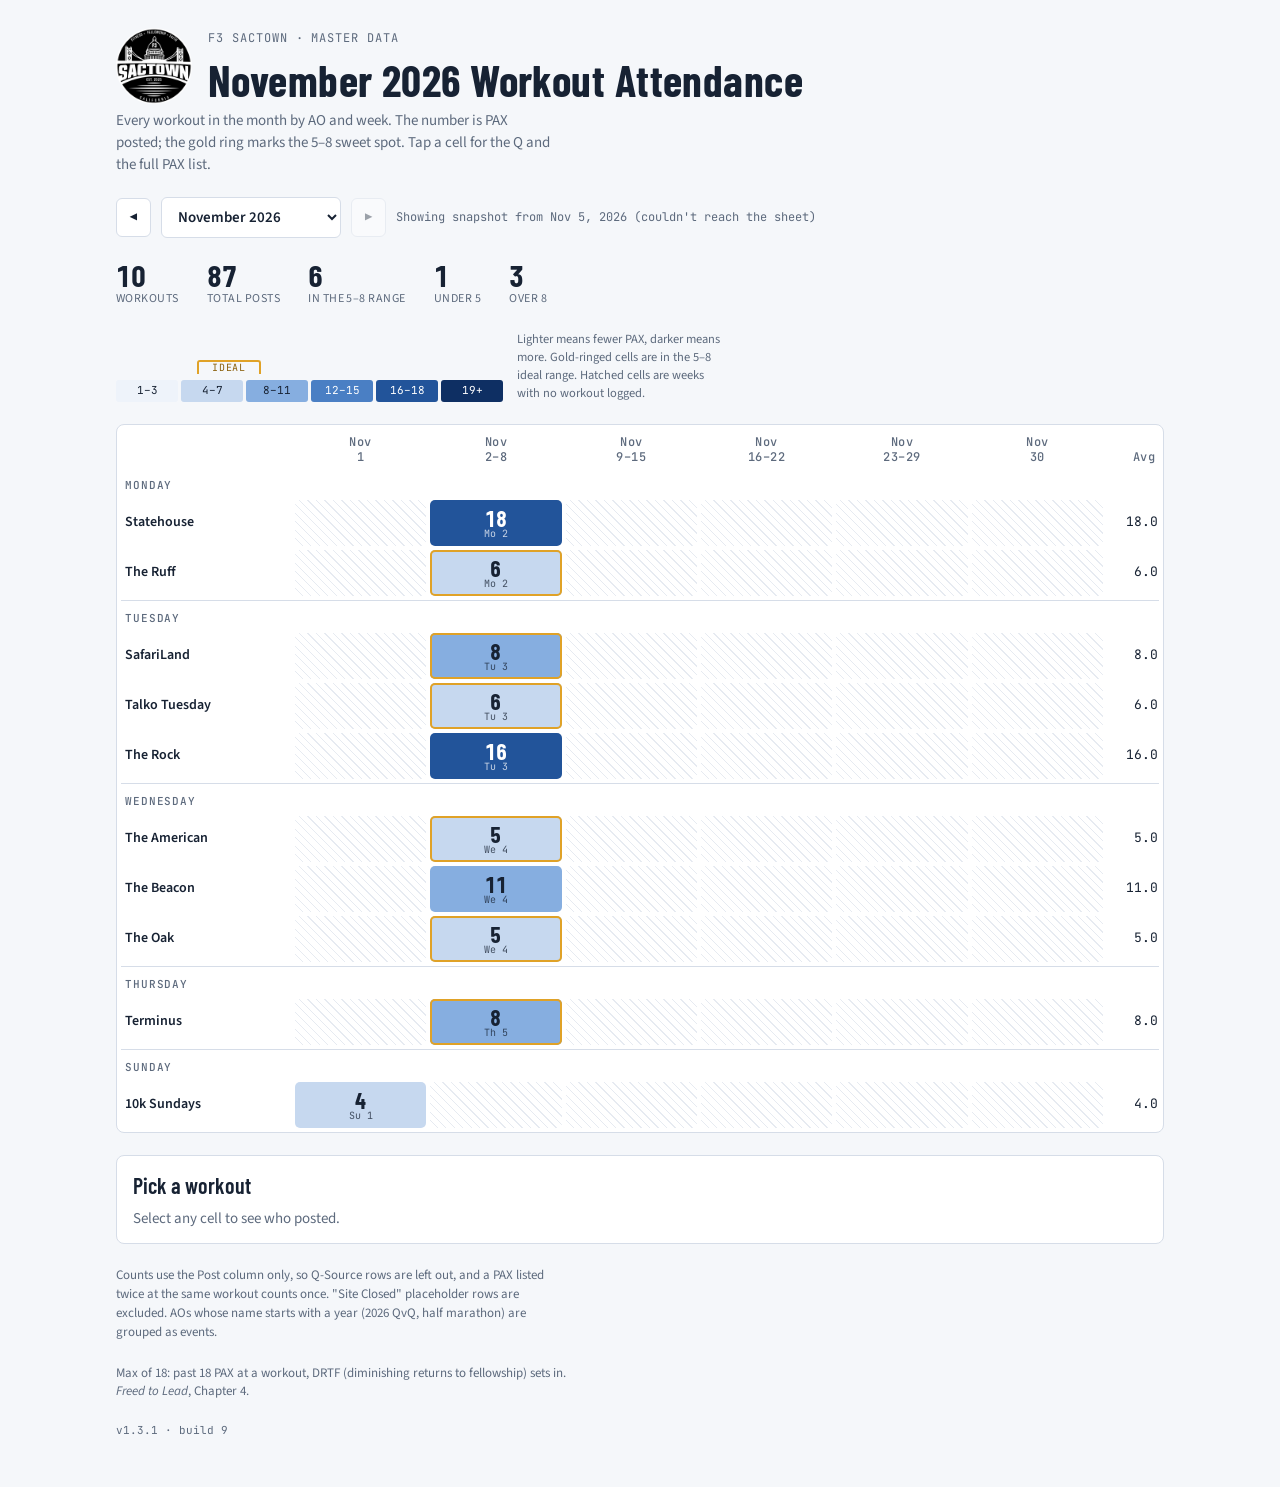
==== index.html @ 542d8734 "Add DRTF max-of-18 footnote (v1.3.1, build 9) Co-Authored-By: Claude Opus 5.5 <noreply@anthropic.com" ====
<!doctype html>
<html lang="en">
<head>
<meta charset="utf-8">
<meta name="viewport" content="width=device-width, initial-scale=1, viewport-fit=cover">
<link rel="icon" href="favicon.ico" sizes="any">
<link rel="icon" type="image/png" sizes="32x32" href="icons/favicon-32.png">
<link rel="icon" type="image/png" sizes="192x192" href="icons/icon-192.png">
<link rel="apple-touch-icon" href="icons/apple-touch-icon.png">
<title>SacTown Attendance Heatmap</title>
<link rel="preconnect" href="https://fonts.googleapis.com">
<link rel="stylesheet" href="https://fonts.googleapis.com/css2?family=Barlow+Condensed:wght@600;700&family=Source+Sans+3:wght@400;600&family=JetBrains+Mono:wght@500&display=swap">
<style>
*{box-sizing:border-box}body{margin:0}

/* Layout: one row per AO grouped by day of week, one column per Mon–Sun week of the chosen month */
:root{
  --bg:#f5f7fa; --surface:#ffffff; --ink:#172233; --muted:#5d6a7d; --line:#d6dde8;
  --h1:#eef3fa; --h2:#c6d8ef; --h3:#86aee0; --h4:#4a7fc4; --h5:#22549a; --h6:#0e2f63;
  --ideal:#e0a227;
  --display:"Barlow Condensed","Arial Narrow",system-ui,sans-serif;
  --body:"Source Sans 3",system-ui,-apple-system,"Segoe UI",sans-serif;
  --mono:"JetBrains Mono",ui-monospace,Menlo,monospace;
  color-scheme:light;
}
body{background:var(--bg);color:var(--ink);font-family:var(--body);font-size:15px;line-height:1.45}
.wrap{max-width:1080px;margin:0 auto;padding-block:28px 48px;padding-left:max(16px,env(safe-area-inset-left,0px));padding-right:max(16px,env(safe-area-inset-right,0px));display:grid;gap:22px}
header{display:grid;grid-template-columns:auto 1fr;column-gap:16px;row-gap:6px;align-items:center}
.brand{grid-row:1 / span 2;display:block;line-height:0;border-radius:50%}
.brand img{width:76px;height:76px;display:block}
.brand:focus-visible{outline:2px solid var(--ink);outline-offset:3px}
header .lede{grid-column:1 / -1}
@media (max-width:600px){.brand img{width:56px;height:56px}header{column-gap:12px}}
.eyebrow{font-family:var(--mono);font-size:12px;letter-spacing:.08em;text-transform:uppercase;color:var(--muted)}
h1{font-family:var(--display);font-weight:700;font-size:clamp(30px,5vw,44px);line-height:1;margin:0;text-wrap:balance;letter-spacing:.01em}
.lede{margin:0;color:var(--muted);max-width:62ch}
.controls{display:flex;flex-wrap:wrap;align-items:center;gap:10px}
.controls button,.controls select{font:600 15px var(--body);color:var(--ink);background:var(--surface);border:1px solid var(--line);border-radius:6px;padding:8px 12px;cursor:pointer}
.controls select{min-width:180px}
.controls button:focus-visible,.controls select:focus-visible{outline:2px solid var(--ink);outline-offset:2px}
.controls button:disabled{opacity:.4;cursor:default}
.source{font-size:12px;color:var(--muted);font-family:var(--mono)}
.stats{display:flex;flex-wrap:wrap;gap:10px 28px}
.stat{display:grid}
.stat b{font-family:var(--display);font-size:30px;line-height:1;font-variant-numeric:tabular-nums}
.stat span{font-size:12px;color:var(--muted);letter-spacing:.04em;text-transform:uppercase}
.legend{display:flex;align-items:flex-end;gap:14px;flex-wrap:wrap}
.ramp{display:grid;grid-template-columns:repeat(6,minmax(44px,62px));gap:3px;position:relative;padding-top:20px}
.ramp div{height:22px;border-radius:3px;display:grid;place-items:center;font-family:var(--mono);font-size:11px}
.ramp .band{position:absolute;top:0;height:14px;border:2px solid var(--ideal);border-bottom:0;border-radius:3px 3px 0 0;font-family:var(--mono);font-size:10px;color:#8a5f0b;text-align:center;line-height:10px;letter-spacing:.06em}
.legend small{color:var(--muted);max-width:34ch}
.grid-wrap{overflow-x:auto;background:var(--surface);border:1px solid var(--line);border-radius:8px}
table{border-collapse:separate;border-spacing:4px;width:100%;table-layout:fixed;font-variant-numeric:tabular-nums}
col.c-ao{width:170px}
col.c-avg{width:52px}
th{font-weight:600;font-size:12px;color:var(--muted);text-align:left;padding:6px 4px;white-space:nowrap}
thead th{font-family:var(--mono);font-weight:500;letter-spacing:.04em;text-align:center;line-height:1.2;vertical-align:bottom}
thead th span{display:block}
td.ao,thead th:first-child{position:sticky;left:0;z-index:1;background:var(--surface);box-shadow:4px 0 0 var(--surface)}
td.ao{font-weight:600;padding:0 8px 0 4px;font-size:14px;line-height:1.2;overflow-wrap:break-word;hyphens:auto}
tr.grp th{font-family:var(--mono);font-weight:500;font-size:11px;letter-spacing:.08em;text-transform:uppercase;color:var(--muted);padding:10px 4px 2px;border-top:1px solid var(--line)}
tbody tr.grp:first-child th{border-top:0;padding-top:4px}
tr.grp th span{position:sticky;left:4px}
td.c{padding:0;vertical-align:top}
td.c .stack{display:grid;gap:3px}
td.c button{all:unset;cursor:pointer;display:grid;place-items:center;width:100%;height:46px;border-radius:5px;box-sizing:border-box;text-align:center}
td.c button.ideal{box-shadow:inset 0 0 0 2px var(--ideal)}
td.c button:focus-visible{outline:2px solid var(--ink);outline-offset:2px}
td.c .n{font-family:var(--display);font-size:22px;font-weight:700;line-height:1}
td.c .d{font-family:var(--mono);font-size:10px;opacity:.75;line-height:1}
td.c.none{height:46px;border-radius:5px;background:repeating-linear-gradient(45deg,transparent 0 5px,var(--line) 5px 6px);opacity:.6}
td.avg{font-family:var(--mono);font-size:13px;text-align:right;padding-left:10px;white-space:nowrap}
@media (max-width:600px){
  .grid-wrap{border-radius:6px}
  table{border-spacing:3px}
  th{font-size:10px;padding:4px 2px}
  thead th{letter-spacing:0}
  col.c-ao{width:92px}
  col.c-avg{width:30px}
  table{min-width:340px}
  td.ao{font-size:12.5px;padding:0 2px}
  td.c button,td.c.none{height:40px}
  td.c .n{font-size:18px}
  td.c .d{font-size:9px;letter-spacing:-.02em}
  td.avg{font-size:11px;padding-left:2px}
}
.empty{padding:28px;text-align:center;color:var(--muted)}
.detail{background:var(--surface);border:1px solid var(--line);border-radius:8px;padding:14px 16px;display:grid;gap:6px;min-height:64px}
.detail h2{font-family:var(--display);font-size:22px;margin:0;font-weight:600}
.detail p{margin:0;color:var(--muted)}
.notes.version{font-family:var(--mono);font-size:11px}
.notes{font-size:13px;color:var(--muted);margin:0;max-width:75ch}
@media (prefers-reduced-motion:no-preference){td.c button{transition:transform .12s}td.c button:hover{transform:scale(1.06)}}
</style>
</head>
<body>


<div class="wrap">
  <header>
    <a class="brand" href="https://f3sactown.com/" aria-label="F3 SacTown home"><img src="icons/icon-192.png" alt="F3 SacTown logo" width="76" height="76"></a>
    <div class="eyebrow">F3 SacTown · Master Data</div>
    <h1 id="title">Workout Attendance</h1>
    <p class="lede">Every workout in the month by AO and week. The number is PAX posted; the gold ring marks the 5–8 sweet spot. Tap a cell for the Q and the full PAX list.</p>
  </header>

  <div class="controls">
    <button id="prev" type="button" aria-label="Previous month">◀</button>
    <select id="month" aria-label="Month"></select>
    <button id="next" type="button" aria-label="Next month">▶</button>
    <span class="source" id="source">Loading…</span>
  </div>

  <div class="stats" id="stats"></div>

  <div class="legend">
    <div class="ramp" id="ramp"></div>
    <small>Lighter means fewer PAX, darker means more. Gold-ringed cells are in the 5–8 ideal range. Hatched cells are weeks with no workout logged.</small>
  </div>

  <div class="grid-wrap" id="gridwrap"><table id="grid"></table></div>

  <div class="detail" id="detail" aria-live="polite"><h2>Pick a workout</h2><p>Select any cell to see who posted.</p></div>

  <p class="notes">Counts use the Post column only, so Q-Source rows are left out, and a PAX listed twice at the same workout counts once. "Site Closed" placeholder rows are excluded. AOs whose name starts with a year (2026 QvQ, half marathon) are grouped as events.</p>
  <p class="notes">Max of 18: past 18 PAX at a workout, DRTF (diminishing returns to fellowship) sets in. <cite>Freed to Lead</cite>, Chapter 4.</p>
  <p class="notes version" id="version"></p>
</div>

<script>
// ---- Settings ----------------------------------------------------------
const APP_VERSION = "1.3.1";
const APP_BUILD = 9;
// The page reads the Master Data tab live. If this ever stops loading, use
// File > Share > Publish to web > Master Data > CSV in Google Sheets and
// paste that link here instead.
const SHEET_CSV_URL = "https://docs.google.com/spreadsheets/d/1_R4F0syR4m7eBen4j92PJCFeGrxEvNrbrL7LxFG46So/gviz/tq?tqx=out:csv&sheet=Master%20Data";
const SNAPSHOT_DATE = "Nov 5, 2026";
// Built-in copy of the data: [date, AO, Q, [PAX...]]
const SNAPSHOT = [["2025-01-01","The American","Scooper",["4X4","Body Shots","Minnow","Mr. Pickles","Pinot","Scooper","Snooki","Zohan"]],["2025-01-01","The Oak","Toupee",["Baby Shark (Dry Creek)","Godfather","Murse","Throwback","Tighty Whities","Tinks","Tips","Toupee"]],["2025-01-02","Camp West","Timberlee (Plumas Lake)",["Animal House","Mr. Pickles","Schwinn","Spirit Fingers (Plumas Lake)","Timberlee (Plumas Lake)","Tonka"]],["2025-01-02","The Burbs","Sherpa",["Maple Squat","Sherpa","Throwback","Zohan"]],["2025-01-02","The River","Fashionista",["Cougar","DQ","Fashionista","Hanna Montana","Minnow","Pinot","Scooper","Snooki","Tighty Whities","Tinks","Toupee"]],["2025-01-03","Ironstride","Spellcheck (Delta)",["Body Shots","Mr. Pickles","Punky B","Scooper","Spellcheck (Delta)","Tonka"]],["2025-01-03","McKinley","Hanna Montana",["Cougar","DQ","Fashionista","Hanna Montana","Made-off","Minnow","Pinot","Spork","Tighty Whities","Tinks","Toto","Toupee"]],["2025-01-04","The Refinery","Cougar",["'88 (Gold Rush)","Body Shots","Cougar","Fashionista","Godfather","Hanna Montana","Made-off","Minnow","Miyagi","Mr. Pickles","Murse","OSHA","Pinot","Rec","Scooper","Throwback","Tinkerbell (Gold Rush)","Tinks","Tips","Tonka","Toupee","Zohan"]],["2025-01-06","Statehouse","Toto",["Body Shots","DQ","Fashionista","Godfather","High Tide","Minnow","Mr. Pickles","OSHA","Pinot","Rec","Roboto (Tulsa)","Schwinn","Throwback","Tonka","Toto","Toupee","Zohan"]],["2025-01-07","The Rock","DQ",["Cougar","DQ","Fashionista","GTL","Hanna Montana","Honeybun","Minnow","Mr. Pickles","Peaches","Pinot","Scooper","Snooki","Spork","Tinks","Tonka","Toupee"]],["2025-01-08","The American","Animal House",["Animal House","Blue","DQ","GTL","Mr. Pickles","Pinot","Punky B","Rec","Scooper","Snooki","Tonka","Zohan"]],["2025-01-08","The Oak","Tinks",["Casper","Cougar","Fashionista","Honeybun","Murse","Tinks","Toupee"]],["2025-01-09","Camp West","Godfather",["Animal House","Godfather","Poppins (Terracotta)","Timberlee (Plumas Lake)","Tonka"]],["2025-01-09","The Burbs","Godfather",["Godfather","High Tide","Mr. Pickles","Sherpa","Throwback","Toto","Toupee","Zohan"]],["2025-01-09","The River","Snooki",["Fashionista","Hanna Montana","Schwinn","Snooki","Tinks","Toupee"]],["2025-01-10","Ironstride","Backpack (Asgard)",["Backpack (Asgard)","Casper","Minnow","Punky B","Zohan"]],["2025-01-10","McKinley","Mr. Pickles",["Body Shots","Cougar","Fashionista","GTL","Hanna Montana","Made-off","Mr. Pickles","Pinot","Scooper","Spork","Tonka","Toto","Toupee"]],["2025-01-11","The Refinery","Scooper",["Cougar","Hanna Montana","Mr. Pickles","Murse","Rec","Schwinn","Scooper","Throwback","Tinks","Tips"]],["2025-01-13","Statehouse","Jollibee (Delta)",["Birthdaysuit (Asgard)","Body Shots","Cougar","Fashionista","Godfather","High Tide","Jollibee (Delta)","Mr. Pickles","Peaches","Rec","Saas (Washington DC)","Samsonite (Delta)","Throwback","Tighty Whities","Tinks","Tonka","Toto","Toupee","Zohan"]],["2025-01-14","The Rock","Spork",["Cougar","DQ","Fashionista","Hanna Montana","Mr. Pickles","Scooper","Spork","Tinks","Tonka","Toupee"]],["2025-01-15","The American","Rec",["Body Shots","GTL","Mr. Pickles","Punky B","Rec","Snooki","Zohan"]],["2025-01-15","The Oak","Tinks",["Casper","Fashionista","Honeybun","Tighty Whities","Tinks","Toupee"]],["2025-01-16","Camp West","Mr. Pickles",["Body Shots","Casper","Mr. Pickles","Tonka"]],["2025-01-16","The Burbs","Toto",["10-4","Fajitas (Rubicon)","High Tide","Mr. Pickles","Rec","Sherpa","Tinks","Toto"]],["2025-01-16","The River","Toupee",["DQ","Fashionista","Godfather","Hanna Montana","Pinot","Snooki","Tighty Whities","Tinks","Toupee"]],["2025-01-17","Ironstride","Mr. Pickles",["Body Shots","Casper","Mr. Pickles","Tonka"]],["2025-01-17","McKinley","4X4",["4X4","Cougar","DQ","Fashionista","GTL","Hanna Montana","Made-off","Pinot","Tighty Whities","Toupee"]],["2025-01-18","The Refinery","Mr. Pickles",["Casper","Cougar","Mr. Pickles","Schwinn","Zohan"]],["2025-01-20","Statehouse","Bushy Tale (South Fork)",["4X4","Body Shots","Bushy Tale (South Fork)","Casper","Cougar","Godfather","Hanna Montana","High Tide","Road Rash","Tonka","Toupee","Zohan"]],["2025-01-21","The Rock","Casper",["Body Shots","Casper","Honeybun","Mr. Pickles","Pinot","Road Rash","Scooper","Spork","Tighty Whities","Tonka","Toupee","Zohan"]],["2025-01-22","The American","Mr. Pickles",["Mr. Pickles","Rec","Road Rash","Scooper","Shady Lady","Throwback","Tighty Whities","Tonka","Zohan"]],["2025-01-22","The Oak","Toupee",["Baby Shark (Dry Creek)","Casper","Crews","Godfather","OSHA","Punky B","Toupee"]],["2025-01-23","Camp West","Godfather",["Animal House","Birthdaysuit (Asgard)","Godfather","Tonka"]],["2025-01-23","The Burbs","Maple Squat",["High Tide","Maple Squat","Mr. Pickles","Murse","Sherpa","Throwback","Tinks","Toupee","Zohan"]],["2025-01-23","The River","Rec",["Crews","Hanna Montana","Honeybun","Pinot","Rec","Scooper","Spork","Tighty Whities","Tinks","Toupee"]],["2025-01-24","Ironstride","Scooper",["Casper","Mr. Pickles","Scooper"]],["2025-01-24","McKinley","Godfather",["Animal House","Fashionista","Godfather","Punky B","Tighty Whities","Tonka","Toupee"]],["2025-01-25","Rumble","Godfather",["Casper","Cougar","Fashionista","Godfather"]],["2025-01-25","The Refinery","Hanna Montana",["4X4","Casper","Cougar","Fashionista","Godfather","Hanna Montana","Made-off","Miyagi","Mr. Pickles","Pinot","Quicksand","Trix"]],["2025-01-27","Statehouse","Mr. Pickles",["Birthdaysuit (Asgard)","Casper","Crews","Fashionista","Godfather","High Tide","Mr. Pickles","Pinot","Rec","Scooper","Toto","Toupee","Zohan"]],["2025-01-28","The Rock","Toupee",["Cougar","Crews","Fashionista","Honeybun","Midge (Delta)","Minnow","Mr. Pickles","Pinot","Rec","Scooper","Spork","Tonka","Toupee","Zohan"]],["2025-01-29","The American","Casper",["Body Shots","Casper","Crews","GTL","Mr. Pickles","Pinot","Snooki","Spork","Tonka","Zohan"]],["2025-01-29","The Oak","Minnow",["Baby Shark (Dry Creek)","Cougar","Fashionista","Honeybun","Minnow","OSHA","Punky B","Toupee"]],["2025-01-30","Camp West","Animal House",["Animal House","Body Shots","Crews","Mr. Pickles","Tonka"]],["2025-01-30","The Burbs","Throwback",["Bo (2.0)","Fashionista","Mr. Pickles","Sherpa","Throwback","Toto","Zohan"]],["2025-01-30","The River","Fashionista",["Fashionista","Pinot","Rec","Throwback","Toupee"]],["2025-01-31","Ironstride","Zohan",["Casper","Mr. Pickles","Pinot","Zohan"]],["2025-01-31","McKinley","Toto",["4X4","Animal House","Body Shots","Cougar","Crews","Fashionista","Made-off","Punky B","Scooper","Tonka","Toto","Toupee"]],["2025-02-01","Rumble","Casper",["Body Shots","Casper","Cougar","Ryobi (DR)","Sting","Tonka","Toupee"]],["2025-02-01","The Refinery","4X4",["4X4","Casper","Cougar","Crown Royal","Curfew","Fashionista","Little Foot","Miyagi","Mr. Pickles","Murse","Shady Lady","Tips","Tonka","Toupee"]],["2025-02-03","Statehouse","Toupee",["4X4","Body Shots","Casper","High Tide","Mr. Pickles","Rec","Scooper","Shady Lady","Tighty Whities","Tinks","Toto","Toupee"]],["2025-02-04","The Rock","Mr. Pickles",["Casper","Cougar","Hanna Montana","Mr. Pickles","Pinot","Rec","Scooper","Spork","Tinks","Tonka","Toupee","Udderball"]],["2025-02-05","The American","Snooki",["Made-off","Mr. Pickles","Rec","Scooper","Shady Lady","Snooki","Spork","Tighty Whities","Tonka","Zohan"]],["2025-02-05","The Oak","Toupee",["Casper","Cougar","Fashionista","Honeybun","OSHA","Punky B","Tinks","Toupee"]],["2025-02-06","Camp West","Tonka",["Animal House","Crews","Tonka","Toupee"]],["2025-02-06","The Burbs","Tighty Whities",["Casper","High Tide","Mr. Pickles","Sherpa","Tighty Whities","Tinks","Toto","Zohan"]],["2025-02-06","The River","Godfather",["Fashionista","Godfather","Snooki","Sting","Tinks"]],["2025-02-07","Ironstride","Mr. Pickles",["Animal House","Casper","Crews","High Tide","Mr. Pickles","Punky B","Scooper","Tighty Whities","Tonka","Toto","Zohan"]],["2025-02-07","McKinley","Toupee",["Cougar","Fashionista","Honeybun","Spork","Toupee"]],["2025-02-08","Rumble","Cougar",["Casper","Cougar","Fashionista","Scooper","Sting","Throwback","Tighty Whities","Tinks","Toupee"]],["2025-02-08","The Refinery","Mr. Pickles",["BabyBack","Casper","Cougar","Fashionista","Fiddler","Mr. Pickles","Rec","Scooper","Sting","Throwback","Tinks"]],["2025-02-10","Statehouse","Minnow",["Body Shots","Casper","Crews","Fashionista","Godfather","Honeybun","Minnow","Mr. Pickles","Pinot","Schwinn","Snidely","Tinks","Tonka"]],["2025-02-11","The Rock","Rec",["Casper","Cougar","Fashionista","Godfather","Hanna Montana","Minnow","Mr. Pickles","Pinot","Rec","Scooper","Shady Lady","Tinks","Tonka","Toto","Toupee","Zohan"]],["2025-02-12","The American","Mr. Pickles",["Body Shots","Cougar","Foghorn (Gold Rush)","Made-off","Mr. Pickles","Punky B","Scooper","Snooki","Tinks","Toupee","Zohan"]],["2025-02-12","The Oak","Casper",["Casper","Crews","Fashionista","Godfather","Pinot","Tighty Whities","Tonka"]],["2025-02-13","Camp West","Scooper",["Animal House","Body Shots","Scooper"]],["2025-02-13","The Burbs","Sherpa",["High Tide","Sherpa","Throwback","Zohan"]],["2025-02-13","The River","Tighty Whities",["Casper","Fashionista","Mr. Pickles","Shady Lady","Tighty Whities","Tinks"]],["2025-02-14","Ironstride","Tonka",["Casper","Crews","Fashionista","Punky B","Rec","Tinks","Tonka"]],["2025-02-14","McKinley","Tighty Whities",["Fashionista","Hanna Montana","Mr. Pickles","Pinot","Rec","Tighty Whities","Toto","Zohan"]],["2025-02-15","Rumble","Tinks",["Fashionista","Godfather","Minnow","Mr. Pickles","Rawhide (Delta)","Scooper","Sting","Tighty Whities","Tinks","Tonka"]],["2025-02-15","The Refinery","Hanna Montana",["Fashionista","Godfather","Hanna Montana","Mr. Pickles","Rawhide (Delta)","Scooper","Tinks","Tonka"]],["2025-02-17","Statehouse","Double Shot (Delta)",["Body Shots","Double Shot (Delta)","Fashionista","Hanna Montana","Mr. Pickles","Shady Lady","Tighty Whities","Tinks","Tonka"]],["2025-02-18","The Rock","Casper",["Bass Master (Delta) (2.0)","Casper","Crews","Fashionista","Mr. Pickles","Pinot","Rec","Samsonite (Delta)","Scooper","Shady Lady","Tonka","Toto","Zohan"]],["2025-02-19","The American","Scooper",["Ace In The Hole","Casper","Made-off","Pinot","Punky B","Scooper","Snooki","Tighty Whities","Zohan"]],["2025-02-19","The Oak","Fashionista",["Baby Shark (Dry Creek)","Fashionista","Honeybun","Miyagi","Mr. Pickles","Rec","Tinks"]],["2025-02-20","Camp West","Casper",["Animal House","Body Shots","Casper","Crews","Pinot","Spork","Tighty Whities","Tinks","Tonka","Zohan"]],["2025-02-20","The Burbs","Rec",["Rec","Sherpa","Throwback","Tinks","Tonka","Toto","Zohan"]],["2025-02-20","The River","Hanna Montana",["Fashionista","Hanna Montana","Honeybun","Snooki"]],["2025-02-21","Ironstride","Pinot",["Animal House","Body Shots","Casper","Pinot","Spork","Tonka"]],["2025-02-21","McKinley","Minnow",["4X4","Crews","Fashionista","Hanna Montana","Made-off","Minnow","Scooper","Shady Lady","Toto"]],["2025-02-22","Rumble","Tinks",["Casper","Crews","Fashionista","Murse","Pinot","Spork","Tinks","Tonka"]],["2025-02-22","The Refinery","Pinot",["Casper","Crews","Fashionista","Murse","Pinot","Quicksand","Spork","Tinks","Tonka"]],["2025-02-24","Statehouse","4X4",["4X4","Body Shots","Casper","Fashionista","Mr. Pickles","Peaches","Scooper","Spork","Tighty Whities","Tinks","Tonka"]],["2025-02-25","The Rock","Hanna Montana",["Fashionista","Hanna Montana","Minnow","Pinot","Quicksand","Rec","Shady Lady","Snooki","Spork","Throwback","Tighty Whities","Tinks"]],["2025-02-26","The American","Rec",["Casper","Crews","Fashionista","Made-off","Pinot","Rec","Shady Lady","Snooki","Tinks","Tonka"]],["2025-02-26","The Oak","Baby Shark (Dry Creek)",["Baby Shark (Dry Creek)","Cougar","Scooper","Spork","Tighty Whities"]],["2025-02-27","Camp West","Animal House",["Animal House","Casper","Fashionista","Mr. Pickles","Tonka"]],["2025-02-27","The Burbs","Scooper",["Murse","Pinot","Scooper","Spork","Throwback","Toto","Zohan"]],["2025-02-27","The River","Pinot",["Cougar","Hanna Montana","Miyagi","Pinot","Scooper","Spork","Throwback","Tighty Whities","Tinks","Zohan"]],["2025-02-28","Ironstride","Animal House",["4X4","Animal House","High Tide","Punky B","Tonka"]],["2025-02-28","McKinley","Flamingo (Gold Rush)",["Body Shots","Casper","Cool Runnings (South Fork)","Cougar","Fashionista","Flamingo (Gold Rush)","Made-off","Peaches","Pinot","Quicksand","Scooper","Spork","Spring Mix","Tighty Whities","Tinks"]],["2025-03-01","Rumble","Tighty Whities",["Casper","Cougar","Tighty Whities","Tinks","Zorro"]],["2025-03-01","The Refinery","Cougar",["Casper","Cougar","Quicksand","Tinks"]],["2025-03-03","Statehouse","Zohan",["4X4","Body Shots","Crews","High Tide","Minnow","Peaches","Pinot","Tighty Whities","Timberlee (Plumas Lake)","Tinks","Tonka","Toto","Zohan"]],["2025-03-04","The Rock","Snooki",["Crews","Minnow","Scooper","Shady Lady","Snooki","Spork","Zohan"]],["2025-03-05","The American","Shady Lady",["Body Shots","DQ","GTL","Mr. Pickles","Pinot","Scooper","Shady Lady","Snooki","Tighty Whities","Tonka"]],["2025-03-05","The Oak","Cougar",["Casper","Cougar","Honeybun","Throwback"]],["2025-03-06","Camp West","Tonka",["Animal House","DQ","GTL","Timberlee (Plumas Lake)","Tonka"]],["2025-03-06","The Burbs","Toto",["Maple Squat","Rec","Sherpa","Tinks","Toto"]],["2025-03-06","The River","Fashionista",["Fashionista","Hanna Montana","Shady Lady","Snooki","Tinks"]],["2025-03-07","Ironstride","Pinot",["Animal House","Casper","DQ","Made-off","Pinot","Scooper","Shady Lady","Tonka"]],["2025-03-07","McKinley","Tighty Whities",["Ace In The Hole","Fashionista","Hanna Montana","High Tide","Minnow","Punky B","Tighty Whities","Tinks"]],["2025-03-08","Rumble","Tinks",["Casper","Cougar","Throwback","Tinks"]],["2025-03-08","The Refinery","Throwback",["Casper","Cougar","Pinot","Quicksand","Scooper","Throwback","Tinks"]],["2025-03-10","Statehouse","High Tide",["Body Shots","Cyclops (Asgard)","Fashionista","High Tide","Minnow","Mr. Pickles","Pinot","Snapshot","Throwback","Tinks","Tonka","Toto","Zohan"]],["2025-03-11","The Rock","Fashionista",["Crews","Fashionista","Mr. Pickles","Pinot","Snooki","Spork","Tinks","Tonka"]],["2025-03-12","The American","GTL",["Body Shots","DQ","GTL","Pinot","Rec","Shady Lady","Snooki","Tonka"]],["2025-03-12","The Oak","Minnow",["Baby Shark (Dry Creek)","Casper","Cougar","Fashionista","Minnow","Snapshot","Tinks","Toupee"]],["2025-03-13","Camp West","Timberlee (Plumas Lake)",["Animal House","Body Shots","Casper","Poppins (Terracotta)","Tighty Whities","Timberlee (Plumas Lake)","Tonka"]],["2025-03-13","The Burbs","Zohan",["Mr. Pickles","Sherpa","Tinks","Toto","Zohan"]],["2025-03-13","The River","Scooper",["DQ","Fashionista","Pinot","Scooper","Snooki","Spork","Tinks"]],["2025-03-14","Ironstride","Tonka",["Animal House","Body Shots","Casper","Mr. Pickles","Scooper","Tonka"]],["2025-03-14","McKinley","Toto",["Cougar","Crews","Fashionista","Hanna Montana","High Tide","Pinot","Quicksand","Tighty Whities","Tinks","Toto"]],["2025-03-15","Rumble","Casper",["Casper","Cougar","Fashionista","Honeybun","Tinks","Toupee"]],["2025-03-15","The Refinery","Cougar",["Casper","Cougar","Hanna Montana","Quicksand"]],["2025-03-17","Statehouse","Toto",["Body Shots","Fashionista","Tinks","Toto","Zohan"]],["2025-03-18","The Rock","Spork",["Fashionista","Hanna Montana","Honeybun","Scooper","Spork","Tinks","Tonka"]],["2025-03-19","The American","DQ",["DQ","Made-off","Scooper","Shady Lady","Snooki","Tighty Whities"]],["2025-03-19","The Oak","Casper",["Casper","Cougar","Crews","OSHA","Pinot","Punky B","Tinks","Tonka","Toupee"]],["2025-03-20","Camp West","Poppins (Terracotta)",["Animal House","Casper","Crews","Poppins (Terracotta)","Tonka"]],["2025-03-20","The Burbs","Sherpa",["Godfather","Maple Squat","Sherpa","Throwback"]],["2025-03-20","The River","Snooki",["Fashionista","Mr. Pickles","Pinot","Scooper","Shady Lady","Snooki","Tighty Whities","Tinks"]],["2025-03-21","McKinley","Fashionista",["Casper","Crews","DQ","Fashionista","Hanna Montana","Made-off","Minnow","Punky B","Quicksand","Scooper","Spork","Tighty Whities","Tinks","Tonka","Toupee"]],["2025-03-22","Rumble","Throwback",["Throwback","Tinks"]],["2025-03-22","The Refinery","Rec",["Biscuits","Cougar","DQ","Miyagi","Pretzel","Quicksand","Rec"]],["2025-03-24","Statehouse","Tonka",["'88 (Gold Rush)","4X4","Body Shots","DQ","Fashionista","High Tide","Minnow","Pinot","Tighty Whities","Tinks","Tonka","Toupee"]],["2025-03-25","The Rock","Casper",["Bassmaster (Delta)","Body Shots","Casper","Fashionista","Honeybun","Minnow","Samsonite (Delta)","Scooper","Spork","Tonka","Toto","Toupee","Zohan"]],["2025-03-26","The American","Pinot",["DQ","Pinot","Scooper","Snooki","Tighty Whities","Tinks"]],["2025-03-26","The Oak","Toupee",["Casper","Cougar","Honeybun","Minnow","Miyagi","Punky B","Toupee"]],["2025-03-27","Camp West","'88 (Gold Rush)",["'88 (Gold Rush)","Body Shots","Pinot","Scooper","Tighty Whities","Tinks","Tonka","Yogi"]],["2025-03-27","The Burbs","Fashionista",["Bo (2.0)","Bus Stop","Fashionista","Maple Squat","Mr. Pickles","Sherpa","Throwback","Tinks","Toto","Zohan"]],["2025-03-27","The River","DQ",["Baby Shark (Dry Creek)","DQ","Fashionista","Hanna Montana","Honeybun","Snooki","Toupee"]],["2025-03-28","Ironstride","High Tide",["Body Shots","Casper","High Tide","Pinot","Scooper"]],["2025-03-28","McKinley","Hanna Montana",["4X4","DQ","Hanna Montana","Punky B","Quicksand","Spork","Tighty Whities","Toupee"]],["2025-03-29","Rumble","Scooper",["Body Shots","Casper","Cougar","Fashionista","Honeybun","Minnow","Mr. Pickles","Pinot","Scooper","Snooki","The Spread","Tighty Whities","Tonka","Toupee"]],["2025-03-29","The Refinery","Tighty Whities",["Body Shots","Casper","Cougar","DQ","Fashionista","Minnow","Mr. Pickles","Murse","Pinot","Quicksand","Rec","Scooper","Snooki","The Spread","Tighty Whities","Tips","Tonka"]],["2025-03-31","Statehouse","Peaches",["Body Shots","Fashionista","Godfather","High Tide","Peaches","Scooper","The Spread","Tighty Whities","Tinks","Tonka","Toupee"]],["2025-04-01","The Rock","Snooki",["Cougar","DQ","Fashionista","Honeybun","Pinot","Scooper","Snooki","Spork","Tinks","Toto","Toupee"]],["2025-04-02","The American","Made-off",["4X4","Body Shots","DQ","Made-off","Mr. Pickles","Pinot","Scooper","Snooki"]],["2025-04-02","The Oak","Cougar",["Baby Shark (Dry Creek)","Cougar","Fashionista","Honeybun","Minnow","Throwback","Toupee"]],["2025-04-03","Camp West","Minnow",["Animal House","Minnow","Pinot","Snooki","Tonka"]],["2025-04-03","The Burbs","Zohan",["Bo (2.0)","Fashionista","Schwinn","Sherpa","Zohan"]],["2025-04-03","The River","Tinks",["Fashionista","Throwback","Tinks"]],["2025-04-04","Ironstride","Body Shots",["Body Shots","Casper","Scooper","Tonka"]],["2025-04-04","McKinley","Pinot",["4X4","Fashionista","Made-off","Pinot","Punky B","Rec","Spork","Tighty Whities","Toupee"]],["2025-04-05","Rumble","Tinks",["Fashionista","Godfather","Tenderz (Rubicon)","Tinks"]],["2025-04-05","The Refinery","Snooki",["Cougar","Godfather","Quicksand","Schwinn","Snidely","Snooki"]],["2025-04-07","Statehouse","'88 (Gold Rush)",["'88 (Gold Rush)","4X4","Birthdaysuit (Asgard)","Body Shots","Fashionista","Godfather","Pinot","Tighty Whities","Tinks","Toupee"]],["2025-04-08","The Rock","Pinot",["Casper","Cougar","Fashionista","Pinot","Scooper","Snooki","Spork","Toupee"]],["2025-04-09","The American","Snooki",["Pinot","Rec","Scooper","Snooki","Tighty Whities"]],["2025-04-09","The Oak","Cougar",["Cougar","Fashionista","Honeybun","Miyagi","Tinks","Toupee"]],["2025-04-10","Camp West","Honeybun",["Animal House","Honeybun","Minnow"]],["2025-04-10","The Burbs","Fashionista",["Fashionista","Mr. Pickles","Sherpa","Tinks","Toto"]],["2025-04-10","The River","Baby Shark (Dry Creek)",["Baby Shark (Dry Creek)","Fashionista","Snooki","Spork","Tighty Whities","Tinks","Toupee"]],["2025-04-11","Ironstride","DQ",["DQ","Scooper"]],["2025-04-11","McKinley","4X4",["4X4","Animal House","Casper","Fashionista","Hanna Montana","Made-off","Pinot","Punky B","Road Rash","Tighty Whities","Tinks","Toupee"]],["2025-04-12","Rumble","Honeybun",["Cougar","DQ","Fashionista","Godfather","Honeybun","Mr. Pickles","Tighty Whities","Tinks"]],["2025-04-12","The Refinery","Tighty Whities",["Cougar","DQ","Fashionista","Honeybun","Mr. Pickles","Payload (Rubicon)","Pinot","Road Rash","Tighty Whities","Tinks"]],["2025-04-14","Statehouse","4X4",["4X4","Body Shots","Cabbage Patch (Delta)","DQ","PacRat","Pinot","Precious","Scooper","Tinks"]],["2025-04-15","The Rock","Tinks",["Body Shots","Minnow","Scooper","Spork","Tinks"]],["2025-04-16","The American","Zohan",["Made-off","Rec","Scooper","Waxie","Zohan"]],["2025-04-16","The Oak","Tinks",["Cougar","Honeybun","Minnow","Punky B","Tinks","Toupee"]],["2025-04-17","Camp West","Animal House",["Animal House","Birthdaysuit (Asgard)","Red Ryder","Timberlee (Plumas Lake)","Toupee"]],["2025-04-17","The Burbs","Rec",["Honeybun","Miyagi","Rec","Throwback","Zohan"]],["2025-04-17","The River","Body Shots",["Body Shots","Fashionista","Godfather","Tinks"]],["2025-04-18","Ironstride","4X4",["4X4","High Tide"]],["2025-04-18","McKinley","Hanna Montana",["4X4","Cougar","Fashionista","Hanna Montana","High Tide","Minnow","Punky B","Spork","Tighty Whities","Tinks","Toupee","Waxie"]],["2025-04-19","Rumble","Godfather",["Casper","Cougar","Fashionista","Godfather","Tinks"]],["2025-04-19","The Refinery","Cougar",["Casper","Cougar","Fashionista","Tinks"]],["2025-04-21","Statehouse","Timberlee (Plumas Lake)",["4X4","Casper","Cougar","Fashionista","Godfather","High Tide","Scooper","Tighty Whities","Timberlee (Plumas Lake)","Tinks","Waxie"]],["2025-04-22","The Rock","Hanna Montana",["Cougar","Fashionista","Hanna Montana","Honeybun","Made-off","Scooper","Timberlee (Plumas Lake)","Tinks","Toto","Waxie","Zohan"]],["2025-04-23","The American","Tighty Whities",["Scooper","Snooki","Tighty Whities"]],["2025-04-23","The Oak","Fashionista",["Casper","Cougar","Fashionista","Honeybun","Waxie"]],["2025-04-24","Camp West","Tonka",["Casper","Tonka","Waxie"]],["2025-04-24","The Burbs","Toto",["Godfather","Sherpa","Throwback","Toto","Zohan"]],["2025-04-24","The River","Snooki",["Fashionista","Honeybun","Pinot","Scooper","Snooki","Tinks","Toupee"]],["2025-04-25","Ironstride","High Tide",["Casper","High Tide","Made-off","Scooper"]],["2025-04-25","McKinley","Pinot",["Cougar","Mr. Pickles","Pinot","Tinks","Toupee","Waxie"]],["2025-04-26","Rumble","Tighty Whities",["Casper","Cougar","Pinot","Scooper","Tighty Whities","Tinks","Toupee","Waxie"]],["2025-04-26","The Refinery","Miyagi",["Casper","Cougar","Miyagi","Murse","Peaches","Pinot","Quicksand","Scooper","Toupee","Waxie"]],["2025-04-28","Statehouse","Casper",["4X4","Body Shots","Casper","Honeybun","Mr. Pickles","Pinot","Poppins (Terracotta)","Tinks","Toupee","Waxie"]],["2025-04-29","The Rock","Casper",["4X4","Bassmaster (Delta)","Casper","Samsonite (Delta)","Scooper","Spork","Tinks","Toto","Toupee","Waxie","Zohan"]],["2025-04-30","The American","Scooper",["Made-off","Scooper","Snooki","Waxie"]],["2025-04-30","The Oak","Casper",["Backpack (Asgard)","Casper","Cougar","Honeybun","Minnow","OSHA","Toto","Toupee"]],["2025-05-01","The Burbs","Godfather",["Godfather","Sherpa","Throwback","Tinks","Toto","Zohan"]],["2025-05-01","The River","Spork",["GTL","Godfather","Hanna Montana","Honeybun","Minnow","OSHA","Snooki","Spork","Tinks"]],["2025-05-02","McKinley","Minnow",["4X4","Casper","DQ","Fashionista","Minnow","Pinot","Rec","Toupee","Waxie"]],["2025-05-03","Rumble","Casper",["Casper","Cougar","Fashionista","Throwback","Tinks","Waxie"]],["2025-05-03","The Refinery","Fashionista",["Casper","Cougar","Fashionista","Mr. Pickles","Quicksand","Schwinn","Snooki","Throwback","Tinks","Trailhead","Waxie"]],["2025-05-05","Statehouse","Honeybun",["4X4","Body Shots","Casper","DQ","Fashionista","Godfather","Honeybun","Schwinn","Throwback","Tighty Whities","Tinks","Waxie"]],["2025-05-06","The Rock","Cougar",["Cougar","DQ","Fashionista","Hanna Montana","Honeybun","Pinot","Quicksand","Scooper","Snooki","Spork","Tinks","Toto","Waxie"]],["2025-05-07","The American","DQ",["Blue","DQ","Made-off","Snooki"]],["2025-05-07","The Oak","Waxie",["Body Shots","Casper","Cougar","Fashionista","Honeybun","Minnow","Throwback","Tinks","Waxie"]],["2025-05-08","Camp West","Casper",["Casper","Pinot","Tighty Whities","Tinks","Waxie"]],["2025-05-08","The Burbs","Throwback",["Sherpa","Throwback","Toto","Zohan"]],["2025-05-08","The River","Minnow",["DQ","Fashionista","Godfather","Minnow","Scooper","Snooki"]],["2025-05-09","Ironstride","Casper",["Casper","Scooper","Waxie"]],["2025-05-09","McKinley","4X4",["4X4","Fashionista","Minnow","Pinot","Punky B","Quicksand","Tinks"]],["2025-05-10","Rumble","Toupee",["Body Shots","Throwback","Toupee","Waxie"]],["2025-05-10","The Refinery","Quicksand",["4X4","Body Shots","Cougar","Hanna Montana","Pinot","Quicksand","Throwback","Trailhead","Waxie"]],["2025-05-12","Statehouse","Waxie",["4X4","Body Shots","Casper","DQ","Fashionista","Godfather","Mr. Pickles","Rec","Scooper","Throwback","Tinks","Waxie"]],["2025-05-13","The Rock","Scooper",["Cougar","DQ","Godfather","Hanna Montana","Pinot","Scooper","Snooki","Spork","Tinks","Toto","Waxie"]],["2025-05-14","The American","Body Shots",["Blue","Body Shots","DQ","Made-off","Rec","Scooper","Snooki"]],["2025-05-14","The Oak","Yoshi (Asgard)",["Casper","Cougar","Godfather","Honeybun","Minnow","Pinot","Punky B","Throwback","Tighty Whities","Tinks","Waxie","Wrap Sheet","Yoshi (Asgard)"]],["2025-05-15","Camp West","Godfather",["Casper","Godfather","Timberlee (Plumas Lake)","Waxie"]],["2025-05-15","The Burbs","Mr. Pickles",["Mr. Pickles","Rec","Sherpa","Throwback","Toto","Waxie","Zohan"]],["2025-05-15","The River","Snooki",["Babe","Fashionista","Pinot","Snooki","Throwback","Tighty Whities","Toupee"]],["2025-05-16","Ironstride","Fashionista",["Babe","Casper","Fashionista","Pinot","Scooper","Waxie"]],["2025-05-16","McKinley","Minnow",["Body Shots","Cougar","Minnow","Mr. Pickles","Punky B","Tinks"]],["2025-05-17","Rumble","Murse",["Cougar","Mr. Pickles","Murse","Pinot","Scooper","Tighty Whities","Tinks","Tips"]],["2025-05-17","The Refinery","Tighty Whities",["4X4","Body Shots","Cougar","Godfather","Mr. Pickles","Pinot","Scooper","Tighty Whities","Tinks","Trailhead"]],["2025-05-19","Statehouse","Poppins (Terracotta)",["Body Shots","Casper","Fashionista","Neo","Pinot","Poppins (Terracotta)","Tighty Whities","Tinks","Waxie"]],["2025-05-20","The Rock","Snooki",["Casper","Cougar","DQ","Fashionista","Godfather","Honeybun","Mr. Pickles","Pinot","Quicksand","Rec","Scooper","Snooki","Spork","Tinks","Toupee","Waxie"]],["2025-05-21","The American","Rec",["DQ","Mr. Pickles","Pinot","Rec","Scooper","Snooki","Spork"]],["2025-05-21","The Oak","Cougar",["Cougar","Fashionista","Honeybun","Minnow","OSHA","Punky B","Tighty Whities","Toupee","Waxie"]],["2025-05-22","Camp West","Waxie",["Animal House","Body Shots","Casper","DQ","Pinot","Thunder Pants","Waxie"]],["2025-05-22","The Burbs","Sherpa",["Sherpa","Throwback","Toto"]],["2025-05-22","The River","Fashionista",["Fashionista","Godfather","Hanna Montana","Honeybun","Minnow","Snooki","Tighty Whities","Toupee"]],["2025-05-23","Ironstride","Honeybun",["Casper","Fashionista","Honeybun","Mr. Clown","Mr. Pickles","Punky B","Waxie"]],["2025-05-23","McKinley","Toupee",["4X4","Ace In The Hole","Hanna Montana","Minnow","Quicksand","Thunder Pants","Tighty Whities","Toupee"]],["2025-05-24","Rumble","Waxie",["Godfather","Honeybun","Mr. Pickles","Waxie"]],["2025-05-24","The Refinery","Fashionista",["Cougar","Fashionista","Godfather","Waxie"]],["2025-05-26","Statehouse","4X4",["4X4","Crown Royal","Fashionista","Honeybun","Little Foot","Quicksand","Shake Weight","Thunder Pants","Toupee","Waxie"]],["2025-05-27","The Rock","Casper",["4X4","Casper","DQ","Fashionista","GTL","Godfather","Honeybun","Minnow","Pinot","Rec","Snooki","Spork","Tinks","Toto","Toupee","Waxie","Zohan"]],["2025-05-28","The American","GTL",["Blue","GTL","Pinot","Punky B","Scooper","Snooki"]],["2025-05-28","The Oak","Fashionista",["Casper","Cougar","Fashionista","Honeybun","Tinks","Waxie"]],["2025-05-29","Camp West","Thunder Pants",["Birthdaysuit (Asgard)","Casper","Scooper","Thunder Pants","Timberlee (Plumas Lake)"]],["2025-05-29","The Burbs","Toto",["Godfather","Sherpa","Toto","Zohan"]],["2025-05-29","The River","Waxie",["Blackout","Body Shots","Fashionista","Flo","Godfather","Hanna Montana","Minnow","Pinot","Rec","Six Inch","Snooki","Tinks","Toupee","Waxie"]],["2025-05-30","Ironstride","Waxie",["Animal House","Casper","Pinot","Punky B","Scooper","Tinks","Waxie"]],["2025-05-30","McKinley","Hanna Montana",["Cougar","Fashionista","Hanna Montana","Spork","Toupee"]],["2025-05-31","Rumble","Toupee",["Godfather","Pinot","Toupee","Waxie"]],["2025-05-31","The Refinery","Pinot",["Body Shots","Cougar","Godfather","Mr. Pickles","Murse","Pinot","Toupee","Waxie"]],["2025-06-02","Statehouse","Tinks",["Body Shots","Casper","DQ","Fashionista","Godfather","Pinot","Rec","Tinks","Toupee","Waxie"]],["2025-06-03","The Rock","Pinot",["Cartman","Casper","Cougar","Crews","DQ","Fashionista","GTL","High Tide","Mr. Pickles","Pinot","Schwinn","Scooper","Spork","Toto","Toupee","Waxie"]],["2025-06-04","The American","Snooki",["Blue","Body Shots","Casper","DQ","Pinot","Punky B","Scooper","Snooki","Spork","Waxie"]],["2025-06-04","The Oak","Toupee",["Cougar","OSHA","Toupee"]],["2025-06-05","Camp West","Timberlee (Plumas Lake)",["Animal House","Birthdaysuit (Asgard)","Godfather","Paw Patrol","Timberlee (Plumas Lake)","Waxie"]],["2025-06-05","The Burbs","Zohan",["Maple Squat","Sherpa","Zohan"]],["2025-06-05","The River","Hanna Montana",["Babe","Blackout","Fashionista","Flo","Hanna Montana","Schwinn","Snooki","Tinks","Toupee"]],["2025-06-06","Ironstride","Pinot",["Babe","Casper","High Tide","Mr. Pickles","Pinot","Thunder Pants"]],["2025-06-06","McKinley","Spork",["DQ","Fashionista","Godfather","Hanna Montana","Punky B","Spork","Toupee","Waxie"]],["2025-06-07","Rumble","Scooper",["Minnow","Pinot","Scooper","Tinks"]],["2025-06-07","The Refinery","Murse",["Cougar","DQ","Hanna Montana","Minnow","Murse","Pinot","Quicksand","Rec","Schwinn","Scooper","Tinks"]],["2025-06-09","Statehouse","Godfather",["Birthdaysuit (Asgard)","Body Shots","Godfather","High Tide","Minnow","Pinot","Thunder Pants","Tighty Whities","Tinks","Waxie"]],["2025-06-10","The Rock","Scooper",["Body Shots","Cougar","DQ","Fashionista","GTL","Godfather","Hanna Montana","Honeybun","Pinot","Rec","Scooper","Snooki","Waxie"]],["2025-06-11","The American","Snooki",["DQ","Pinot","Punky B","Scooper","Snooki"]],["2025-06-11","The Oak","Cougar",["Casper","Cougar","Honeybun"]],["2025-06-12","Camp West","High Tide",["Body Shots","Casper","High Tide","Paw Patrol","Thunder Pants","Waxie"]],["2025-06-12","The Burbs","Throwback",["Godfather","Rec","Sherpa","Throwback","Zohan"]],["2025-06-12","The River","Rec",["Babe","Blackout","Fashionista","GTL","Minnow","Mr. Pickles","Pinot","Rec","Scooper","Six Inch","Snooki","Tighty Whities"]],["2025-06-13","McKinley","Tinks",["Animal House","Babe","Body Shots","Casper","Cougar","Fashionista","GTL","Godfather","Hanna Montana","Honeybun","Made-off","Minnow","Pinot","Pooka (Anaheim)","Punky B","Scooper","Tighty Whities","Tinks","Toupee"]],["2025-06-14","Rumble","Body Shots",["Body Shots","Godfather"]],["2025-06-14","The Refinery","Godfather",["Cougar","Godfather","Mr. Pickles","Quicksand","Tighty Whities"]],["2025-06-16","Statehouse","Casper",["Body Shots","Casper","DQ","Fashionista","Godfather","High Tide","Pinot","Scooper","Tighty Whities","Tinks","Toupee"]],["2025-06-17","The Rock","Fashionista",["Babe","Blackout","Body Shots","Bushy Tale (South Fork)","Casper","DQ","Fashionista","Flo","Godfather","Honeybun","Midge (Delta)","Minnow","Pinot","Poppins (Terracotta)","Rawhide (Delta)","Scooper","Spork","Tighty Whities","Tinks","Toupee","Waxie"]],["2025-06-18","The American","DQ",["Babe","DQ","Made-off","Punky B","Scooper"]],["2025-06-18","The Oak","Toupee",["Casper","Cougar","Minnow","Pinot","Toupee","Waxie"]],["2025-06-19","Camp West","Waxie",["Birthdaysuit (Asgard)","Paw Patrol","Waxie"]],["2025-06-19","The Burbs","Zohan",["Maple Squat","Sherpa","Throwback","Toto","Zohan"]],["2025-06-19","The River","Scooper",["Babe","Blackout","Body Shots","Casper","Cougar","Fashionista","Flo","GTL","Godfather","Hanna Montana","Minnow","Mr. Pickles","Pinot","Rawhide (Delta)","Scooper","Spork","Tighty Whities","Tinks","Toupee"]],["2025-06-20","McKinley","Punky B",["4X4","Babe","Casper","Cougar","Fashionista","GTL","Hanna Montana","High Tide","Punky B","Quicksand","Road Rash","Spork","Tighty Whities","Tinks","Toupee"]],["2025-06-21","Rumble","Babe",["Babe","Godfather","Pamela","Tinks"]],["2025-06-21","The Refinery","Cougar",["Cougar","Godfather","Mowgli","Pinot","Pippy (Delta)","Tinks"]],["2025-06-23","Statehouse","4X4",["4X4","Birthdaysuit (Asgard)","Body Shots","Cool Runnings (South Fork)","DQ","Double Decker","Fashionista","Minnow","Pick\u2018em","Pinot","Schwinn","Scooper","Spring Mix","The Spread","Toupee","Waxie"]],["2025-06-24","The Rock","Sherpa",["Casper","DQ","Fashionista","Flo","Gene Pool (Suncoast)","Godfather","Hanna Montana","Honeybun","Made-off","Pinot","Rec","Scooper","Sherpa","Spork","Tinks","Toto","Toupee","Waxie","Zohan"]],["2025-06-25","The American","Pinot",["Blue","Casper","DQ","Fashionista","GTL","Godfather","Honeybun","Made-off","Minnow","Miyagi","Mr. Pickles","Pinot","Punky B","Rec","Scooper","Snooki","Spork","Tighty Whities","Tinks","Toto","Toupee","Waxie"]],["2025-06-26","Camp West","Waxie",["Animal House","Birthdaysuit (Asgard)","Body Shots","Casper","Godfather","Schwinn","Scooper","Tighty Whities","Timberlee (Plumas Lake)","Tinks","Waxie"]],["2025-06-26","The Burbs","Toto",["Sherpa","Throwback","Toto","Zohan"]],["2025-06-26","The River","Snooki",["Blackout","Fashionista","Flo","GTL","Hanna Montana","Minnow","Six Inch","Snooki","Toupee"]],["2025-06-27","Ironstride","DQ",["Casper","DQ","Mr. Pickles","Punky B","Scooper","Waxie"]],["2025-06-27","McKinley","Quicksand",["4X4","Quicksand","Tighty Whities","Toupee"]],["2025-06-28","Rumble","Toupee",["Mr. Pickles","Toupee","Waxie"]],["2025-06-28","The Refinery","Babe",["8 Mile","Babe","Cougar","Mr. Pickles","Pamela","Waxie"]],["2025-06-30","Statehouse","Toupee",["4X4","Babe","Birthdaysuit (Asgard)","Body Shots","Casper","Cougar","DQ","Fashionista","Tinks","Toupee"]],["2025-07-01","The Rock","Hanna Montana",["Babe","DQ","Fashionista","Godfather","Hanna Montana","Honeybun","Scooper","Spork","Tinks","Toupee"]],["2025-07-02","The American","Mr. Pickles",["Blue","DQ","Fashionista","Mr. Pickles","Punky B","Scooper","Snooki","Spork"]],["2025-07-02","The Oak","Toupee",["Honeybun","Tighty Whities","Toupee"]],["2025-07-03","Camp West","Timberlee (Plumas Lake)",["Body Shots","Timberlee (Plumas Lake)"]],["2025-07-03","The Burbs","Sherpa",["Sherpa","Toto"]],["2025-07-03","The River","DQ",["Cougar","DQ","Fashionista","Godfather","Honeybun","Minnow","Rec","Snooki","Tighty Whities","Tinks","Toupee"]],["2025-07-04","Ironstride","Scooper",["Scooper"]],["2025-07-04","McKinley","Rec",["Cougar","DQ","Godfather","Honeybun","Miyagi","Rec","Schwinn","Tighty Whities","Toto","Toupee"]],["2025-07-05","Rumble","Toupee",["Tinks","Toupee"]],["2025-07-05","The Refinery","Tighty Whities",["Babe","Cougar","Pamela","Tighty Whities","Tinder Pop","Tinks"]],["2025-07-07","Statehouse","Throwback",["Babe","Birthdaysuit (Asgard)","Body Shots","Casper","DQ","Fashionista","Lawn Chair","Minnow","Throwback","Tinks","Toupee","Waxie"]],["2025-07-08","The Rock","Snooki",["Body Shots","Casper","DQ","Flo","Hanna Montana","Scooper","Snooki","Spork","Tinks","Toupee"]],["2025-07-09","The American","Scooper",["Babe","Body Shots","High Tide","Scooper","Snooki","Spork"]],["2025-07-09","The Oak","Toupee",["Cougar","Honeybun","Minnow","OSHA","Tighty Whities","Toto","Toupee"]],["2025-07-10","Camp West","Waxie",["Timberlee (Plumas Lake)","Waxie"]],["2025-07-10","The Burbs","Waxie",["Godfather","Throwback","Toto","Waxie"]],["2025-07-10","The River","Babe",["Babe","Blackout","Flo","Minnow","Scooper","Snooki","Tighty Whities","Tinks","Toupee"]],["2025-07-11","Ironstride","Timberlee (Plumas Lake)",["High Tide","Scooper","Timberlee (Plumas Lake)","Waxie"]],["2025-07-11","McKinley","Cougar",["Babe","Blackout","Body Shots","Cougar","DQ","Fashionista","Pinot","Quicksand","Spork","Tighty Whities","Tinks","Toupee"]],["2025-07-12","2025 CSAUP","Tinks",["4X4","Babe","Body Shots","Casper","Cougar","DQ","DialUp (Delta)","Godfather","HeadTrip (Delta)","Honeybun","Lieutenant Dan (Delta)","Mr. Pickles","Murse","Pinot","Quicksand","Rec","Scooper","Tighty Whities","Tinks","Tips","Toupee","Waxie"]],["2025-07-14","Statehouse","Body Shots",["4X4","Body Shots","Casper","Fashionista","Minnow","Tighty Whities","Tinks","Toupee","Waxie"]],["2025-07-15","The Rock","Sherpa",["Babe","Bogey (Omaha)","Casper","DQ","Fashionista","HeadTrip (Delta)","Honeybun","Lieutenant Dan (Delta)","Minnow","Mr. Pickles","Pinot","Rec","Scooper","Sherpa","Spork","The Cream (Delta)","Tinks","Toupee","Waxie"]],["2025-07-16","The American","Spork",["Babe","Body Shots","Pinot","Scooper","Snooki","Spork"]],["2025-07-16","The Oak","Cougar",["Cougar","Fashionista","Honeybun","Minnow","Tighty Whities","Toto","Toupee"]],["2025-07-17","Camp West","Snooki",["Babe","Body Shots","Snooki","Timberlee (Plumas Lake)","Waxie"]],["2025-07-17","The Burbs","Tinks",["Mr. Pickles","Tighty Whities","Tinks","Toto","Zohan"]],["2025-07-17","The River","Toupee",["Blackout","DQ","Fashionista","Flo","Godfather","Hanna Montana","Mr. Pickles","Scooper","Tinks","Toupee"]],["2025-07-18","Ironstride","Babe",["Babe","High Tide","Magellan","Mapquest (Mother Lode)","Scooper","Spork","Waxie"]],["2025-07-18","McKinley","Fashionista",["Body Shots","Fashionista","Flo","Toupee"]],["2025-07-19","Rumble","Toupee",["Minnow","Mr. Pickles","Toupee"]],["2025-07-19","The Refinery","Mr. Pickles",["Babe","Cougar","Hanna Montana","Lego Master","Minnow","Mr. Pickles","Pamela","Trailhead"]],["2025-07-21","Statehouse","Lieutenant Dan (Delta)",["Babe","Body Shots","DQ","Fashionista","Lieutenant Dan (Delta)","Minnow","Pinot","Teflon","Tighty Whities","Tinks","Toupee","Waxie"]],["2025-07-22","The Rock","Waxie",["Babe","Body Shots","Cal Worthington (Charleston)","DQ","Fashionista","Godfather","Hanna Montana","Nickleback","Pinot","Scooper","Spork","Tinks","Toupee","Waxie"]],["2025-07-23","The American","Babe",["Babe","Body Shots","DQ","Mr. Pickles","Pinot","Punky B","Scooper","Snooki","Tinks","Waxie"]],["2025-07-23","The Oak","Tighty Whities",["Cougar","Fashionista","Tighty Whities","Toupee"]],["2025-07-24","Camp West","Cal Worthington (Charleston)",["Animal House","Babe","Cal Worthington (Charleston)","Cowlick (Smokies)","DQ","Godfather","Mr. Pickles","Pinot","Scooper","Waxie"]],["2025-07-24","The Burbs","Zohan",["Zohan"]],["2025-07-24","The River","Hanna Montana",["Fashionista","Flo","Hanna Montana","Tighty Whities","Toupee"]],["2025-07-25","McKinley","Cowlick (Smokies)",["Babe","Body Shots","Cowlick (Smokies)","Minnow","Mr. Pickles","Pinot","Punky B","Reacher","Scooper","Tighty Whities","Tinks","Toupee","Waxie"]],["2025-07-26","Rumble","Mr. Pickles",["Mr. Pickles","Nickleback","Schwinn","Tinks","Toupee"]],["2025-07-26","The Refinery","Rec",["Cougar","Mr. Pickles","Rec","Schwinn"]],["2025-07-28","Statehouse","Toupee",["4X4","Birthdaysuit (Asgard)","Casper","Cherry Bomb","DQ","Godfather","Hanna Montana","Huffy","Minnow","Scooper","Tinks","Toupee","Waxie"]],["2025-07-29","The Rock","Casper",["Babe","Blackout","Carpool (South Fork)","Casper","Flo","Pinot","Rec","Scooper","Spork","Toupee","Waxie"]],["2025-07-30","The American","Made-off",["Made-off","Pinot","Punky B","Rec","Scooper","Spork"]],["2025-07-30","The Oak","Tinks",["Cougar","Godfather","OSHA","Tinks"]],["2025-07-31","Camp West","Birthdaysuit (Asgard)",["Birthdaysuit (Asgard)","Huffy","Mr. Pickles","Paw Patrol","Pinot","Scooper"]],["2025-07-31","The Burbs","Godfather",["Godfather","Mr. Pickles","Zohan"]],["2025-07-31","The River","Casper",["Casper","Flo","Godfather","Hanna Montana"]],["2025-08-01","McKinley","Toupee",["4X4","Animal House","Casper","Cougar","DQ","Godfather","Pinot","Quicksand","Rec","Spork","Tighty Whities","Tinks","Toupee","Waxie","Woody"]],["2025-08-02","2025 QvQ Inter-Regional Championship","Casper",["4X4","Casper","Crews","DQ","Fanny Pack (Asgard)","Godfather","Honeybun","Minnow","Mr. Pickles","Pinot","Quicksand","Rec","Spork","Tinks","Toto","Tron (2.0)","Waxie"]],["2025-08-04","Statehouse","Casper",["4X4","Birthdaysuit (Asgard)","Body Shots","Casper","Pinot","Tighty Whities","Waxie"]],["2025-08-05","The Rock","Hanna Montana",["Body Shots","DQ","Fashionista","Godfather","Hanna Montana","Minnow","Pinot","Rec","Scooper","Spork","Toto","Woody","Zohan"]],["2025-08-06","The American","Snooki",["Blue","DQ","Garmin (Texas)","Made-off","Pinot","Punky B","Scooper","Snooki","Tighty Whities"]],["2025-08-06","The Oak","Cougar",["Cougar","OSHA"]],["2025-08-07","Camp West","Timberlee (Plumas Lake)",["Paw Patrol","Snooki","Timberlee (Plumas Lake)"]],["2025-08-07","The Burbs","Toto",["Bo (2.0)","Fashionista","Mr. Pickles","Sherpa","Throwback","Toto","Zohan"]],["2025-08-07","The River","Babe",["Babe","Fashionista","Flo","Godfather","Hanna Montana"]],["2025-08-08","Ironstride","Rec",["Minnow","Pinot","Punky B","Rec","Scooper"]],["2025-08-08","McKinley","Casper",["4X4","Babe","Casper","Cougar","DQ","Tighty Whities","Woody"]],["2025-08-09","Rumble","Fashionista",["Fashionista"]],["2025-08-09","The Refinery","Cougar",["Cougar","Fashionista","Pinot"]],["2025-08-11","Statehouse","Waxie",["4X4","Body Shots","Boycott","Casper","Cherry Bomb","Cyclops (Asgard)","Pinot","Snapshot","Tighty Whities","Waxie"]],["2025-08-12","The Rock","Minnow",["Fashionista","GTL","Huggies (South Fork)","Minnow","Mr. Pickles","Pinot","Scooper","Spork","Waxie","Woody"]],["2025-08-13","The American","Rec",["Pinot","Punky B","Rec","Spork","Tighty Whities","Waxie"]],["2025-08-13","The Oak","Casper",["Casper","Honeybun","OSHA","Toad (2.0)","Woody"]],["2025-08-14","Camp West","Tighty Whities",["Scooper","Tighty Whities","Timberlee (Plumas Lake)"]],["2025-08-14","The Burbs","Sherpa",["Sherpa","Toto","Zohan"]],["2025-08-14","The River","Pinot",["Casper","Cougar","GTL","Godfather","Honeybun","Minnow","Pinot","Sandtrap","Toupee"]],["2025-08-15","Ironstride","Punky B",["Animal House","Body Shots","Casper","EZ Rider (Terracotta)","Punky B","Sandtrap","Spork"]],["2025-08-15","McKinley","4X4",["4X4","Babe","Cougar","Godfather","Honeypot","Lasso","Peaches","Pinot","Rec","Tauntaun","Toupee","Woody"]],["2025-08-16","Rumble","Mr. Pickles",["Fashionista","Honeypot","Mr. Pickles","Tinks"]],["2025-08-16","The Refinery","Sketch (Portland)",["Body Shots","Cougar","Fashionista","Link (Portland)","Mr. Pickles","Pinot","Quicksand","Sandtrap","Sketch (Portland)"]],["2025-08-18","Statehouse","Toupee",["4X4","Body Shots","Casper","Fashionista","Lasso","Panhandle","Peaches","Tauntaun","Toupee"]],["2025-08-19","The Rock","Spork",["Babe","Cougar","Fashionista","GTL","Honeybun","Pinot","Scooper","Spork","Woody"]],["2025-08-20","The American","Pinot",["Animal House","Blue","Peaches","Pinot","Punky B","Sandtrap","Snooki","Spork","Tighty Whities"]],["2025-08-20","The Oak","Toupee",["Cougar","Honeybun","Nickleback","OSHA","Tauntaun","Tinks","Toupee"]],["2025-08-21","Camp West","Tighty Whities",["EDd (Asgard)","Honeypot","Pinot","Thunder Pants","Tighty Whities","Timberlee (Plumas Lake)","Waxie"]],["2025-08-21","The Burbs","Toto",["Bo (2.0)","Fashionista","Mr. Pickles","Sherpa","Throwback","Toto"]],["2025-08-21","The River","Sandtrap",["Cougar","Fashionista","GTL","Rec","Sandtrap","Scooper","Tauntaun"]],["2025-08-22","Ironstride","Pinot",["Pinot","Punky B","Rec"]],["2025-08-22","McKinley","Scooper",["4X4","Animal House","Babe","Cougar","Fashionista","Honeybun","Mr. Pickles","Peaches","Scooper","Spork","Tauntaun","Throwback","Tighty Whities","Tinks","Toto","Woody"]],["2025-08-23","Rumble","Tinks",["Honeypot","Journey (Bedrock)","Tinks"]],["2025-08-23","The Refinery","Cougar",["Cougar","DQ","Fashionista","Honeypot","Journey (Bedrock)","Mr. Pickles"]],["2025-08-25","Statehouse","DQ",["Babe","Body Shots","Casper","Cherry Bomb","Cougar","DQ","Godfather","Hanna Montana","Honeybun","Peaches","Pinot","Tauntaun","Waxie","Woody"]],["2025-08-26","The Rock","Casper",["Casper","DQ","Fashionista","Honeybun","Pinot","Rec","Sandtrap","Scooper","Spork","Toto","Waxie","Woody"]],["2025-08-27","The American","Tighty Whities",["Animal House","Blue","DQ","Fashionista","Made-off","Minnow","Pinot","Sandtrap","Scooper","Tighty Whities","Waxie"]],["2025-08-27","The Oak","Cougar",["Cougar","Honeybun","Tinks"]],["2025-08-28","Camp West","Godfather",["Animal House","Birthdaysuit (Asgard)","Body Shots","Godfather","Honeypot","Timberlee (Plumas Lake)"]],["2025-08-28","The Burbs","Godfather",["Godfather","Sherpa","Throwback","Toto","Zohan"]],["2025-08-28","The River","Fashionista",["Babe","DQ","Fashionista","GTL","Hanna Montana","Minnow","Rec","Sandtrap","Scooper","Tighty Whities","Tinks"]],["2025-08-29","Ironstride","4X4",["4X4","Punky B","Rec","Spork"]],["2025-08-29","McKinley","Hanna Montana",["Body Shots","Cougar","Hanna Montana","Peaches","Pinot","Toupee","Woody"]],["2025-08-30","Rumble","Honeypot",["Bandcamp","Bartman (Bedrock)","Baywatch (Bedrock)","Cougar","Fashionista","Honeypot","Pinot","Scooper","Tinks"]],["2025-08-30","The Refinery","Scooper",["Bandcamp","Carville","Cougar","Fashionista","Scooper"]],["2025-09-01","Statehouse","Peaches",["4X4","Bandcamp","Carville","DQ","Peaches","Woody"]],["2025-09-02","The Rock","Fashionista",["Bandcamp","DQ","Fashionista","GTL","Pinot","Spork","Tighty Whities","Tinks","Woody"]],["2025-09-03","The American","Rec",["Animal House","Bandcamp","Blue","DQ","Made-off","Peaches","Punky B","Rec","Scooper","Tighty Whities","Waxie"]],["2025-09-03","The Oak","Toto",["Casper","Fashionista","Godfather","Tinks","Toto"]],["2025-09-04","Camp West","Waxie",["Honeypot","Waxie"]],["2025-09-04","The Burbs","Zohan",["Bo (2.0)","Mr. Pickles","Sherpa","Toto","Zohan"]],["2025-09-04","The River","Fashionista",["Bandcamp","Fashionista","Flo","GTL","Godfather","Hanna Montana","Minnow","Spork","Tinks"]],["2025-09-05","Ironstride","Punky B",["4X4","Casper","Fashionista","Punky B","Spork","Tighty Whities"]],["2025-09-05","McKinley","Pinot",["Animal House","Bandcamp","Cougar","Honeypot","Peaches","Pinot","Woody"]],["2025-09-06","Rumble","Mr. Pickles",["Bandcamp","Fashionista","Mr. Pickles","Tinks"]],["2025-09-06","The Refinery","4X4",["4X4","Bandcamp","Carville","Cougar","Fashionista","Hanna Montana","Honeybun","Mr. Pickles","Tinks","Zippidy"]],["2025-09-08","Statehouse","Cyclops (Asgard)",["4X4","Bandcamp","Birthdaysuit (Asgard)","Body Shots","Carville","Cyclops (Asgard)","DQ","Minnow","Snapshot","Tinks","Woody"]],["2025-09-09","The Rock","Scooper",["Babe","Bandcamp","Body Shots","DQ","Fashionista","GTL","Hanna Montana","Honeybun","Pinot","Rec","Scooper","Spork","Tighty Whities","Tinks","Woody"]],["2025-09-10","The American","Waxie",["Ace In The Hole","Animal House","DQ","Minnow","Peaches","Punky B","Scooper","Tighty Whities","Waxie"]],["2025-09-10","The Oak","Honeybun",["Bandcamp","Casper","Fashionista","Godfather","Honeybun","OSHA","Tauntaun"]],["2025-09-11","Camp West","Timberlee (Plumas Lake)",["Honeypot","Scooper","Timberlee (Plumas Lake)"]],["2025-09-11","The Burbs","Mr. Pickles",["Babe","Fat Stack","Lego Master","Mr. Pickles","Pamela","Sherpa","Throwback","Tinks"]],["2025-09-11","The River","Babe",["Babe","Cougar","Fashionista","Godfather","Hanna Montana","Honeybun","Minnow","Tauntaun"]],["2025-09-12","Ironstride","Scooper",["Casper","Pinot","Punky B","Road Rash","Scooper","Spork"]],["2025-09-12","McKinley","4X4",["4X4","Alias (South Fork)","Animal House","Babe","DQ","Fashionista","Hanna Montana","Peaches","Tauntaun","Toupee"]],["2025-09-13","Rumble","Mr. Pickles",["Fashionista","Godfather","Lepew","Mr. Pickles","Tinks","Toupee","Waxie"]],["2025-09-13","The Refinery","Fashionista",["Babe","Carville","Cougar","Fashionista","Lepew","Mr. Pickles","Waxie"]],["2025-09-15","Statehouse","Carville",["4X4","Body Shots","Carville","Godfather","Minnow","Peaches","Pinot","Scooper","Tauntaun","Tinks","Toupee"]],["2025-09-16","The Rock","Scooper",["Body Shots","Honeybun","Made-off","Rec","Road Rash","Scooper","Spork","Tighty Whities"]],["2025-09-17","The American","DQ",["Animal House","Blue","DQ","Minnow","Peaches","Punky B","Waxie"]],["2025-09-17","The Oak","Cougar",["Bandcamp","Cougar","Godfather","Honeybun","Tauntaun","Tinks","Toto"]],["2025-09-18","Camp West","Timberlee (Plumas Lake)",["Scooper","Timberlee (Plumas Lake)"]],["2025-09-18","The Burbs","Sherpa",["Babe","Fat Stack","Maple Squat","Mr. Pickles","Sherpa","Toto","Zohan"]],["2025-09-18","The River","Godfather",["Fashionista","Flo","Godfather","Hanna Montana","Tauntaun"]],["2025-09-19","Ironstride","Punky B",["Punky B","Spork"]],["2025-09-19","McKinley","Rec",["4X4","Animal House","Babe","Bandcamp","Body Shots","DQ","Fashionista","Honeybun","Lasso","Made-off","Mr. Pickles","Peaches","Rec","Road Rash","Tauntaun","Tinks","Toupee"]],["2025-09-20","Rumble","Scooper",["Mr. Pickles","Scooper","Tinks"]],["2025-09-20","The Refinery","Scooper",["4X4","Babe","Carville","DQ","Fashionista","Hanna Montana","Lepew","Mr. Pickles","Quicksand","Scooper"]],["2025-09-22","Statehouse","Sideyard (Gold Rush)",["4X4","Babe","Body Shots","Carville","Fashionista","Godfather","Minnow","Road Rash","Sideyard (Gold Rush)","Tauntaun","Tinks","Tonka","Waxie","Woody"]],["2025-09-23","The Rock","Babe",["4X4","Babe","Fashionista","Hanna Montana","Made-off","Pinot","Rec","Road Rash","Spork","Tighty Whities","Timberlee (Plumas Lake)","Woody"]],["2025-09-24","The American","Fashionista",["Animal House","Fashionista","Pinot","Punky B","Road Rash","Sandtrap"]],["2025-09-24","The Oak","Tinks",["Casper","Cougar","Godfather","Tauntaun","Tinks","Toto"]],["2025-09-25","The Burbs","Smelt (South Fork)",["Babe","Bo (2.0)","Fashionista","Fat Stack","Mr. Pickles","Murse","Pamela","Peaches","Sherpa","Smelt (South Fork)","Throwback","Tindr Pop (IDK)","Tips","Toto","Waxie","Zohan"]],["2025-09-25","The River","Hanna Montana",["Babe","Fashionista","Godfather","Hanna Montana","Sandtrap","Toupee"]],["2025-09-26","Ironstride","Animal House",["Animal House","Casper","Made-off","Pinot","Punky B","Road Rash","Spork"]],["2025-09-26","McKinley","Babe",["4X4","Babe","Body Shots","DQ","Diddy","Fashionista","Hanna Montana","Minnow","Rec","Tauntaun","Toupee","Woody"]],["2025-09-27","Rumble","Honeypot",["Godfather","Honeypot","Throwback"]],["2025-09-27","The Refinery","Babe",["Babe","Body Shots","Carville","Casper","Cougar","DQ","Fashionista","GMO","Godfather","Lepew","Nee","Pinot","Quicksand","Ringo","Sherpa","Snapshot","Stripes","Throwback","Trix","Uppercut","Woody"]],["2025-09-29","Statehouse","Throwback",["Babe","Body Shots","Carville","Fashionista","Godfather","Pinot","Tauntaun","Throwback","Tinks"]],["2025-09-30","The Rock","Tighty Whities",["Babe","DQ","Fashionista","Godfather","Hanna Montana","Honeybun","Pinot","Quicksand","Road Rash","Spork","SweatHog (Austin)","Tighty Whities","Woody"]],["2025-10-01","The American","Tighty Whities",["Animal House","Body Shots","DQ","Made-off","Peaches","Pinot","Punky B","Rec","Road Rash","Snooki","Tighty Whities","Trix"]],["2025-10-01","The Oak","Toupee",["Casper","Cougar","Honeybun","Snapshot","SweatHog (Austin)","Tinks","Toupee"]],["2025-10-02","The Burbs","Throwback",["Babe","Lego Master","Sherpa","Throwback"]],["2025-10-02","The River","Godfather",["Body Shots","Carville","Fashionista","Godfather","Hanna Montana","Honeybun","Minnow","Pinot","Rec","Road Rash","Spork","SweatHog (Austin)","Tinks","Toto"]],["2025-10-03","Ironstride","Body Shots",["4X4","Animal House","Body Shots","Casper","Punky B"]],["2025-10-03","McKinley","Minnow",["Babe","Hanna Montana","Minnow","Peaches","Road Rash","Tauntaun","Toupee","Woody"]],["2025-10-04","Rumble","Mr. Pickles",["Bandcamp","Mr. Pickles","Road Rash","Throwback","Tinks"]],["2025-10-04","The Refinery","Fashionista",["4X4","Carville","Fashionista","Mr. Pickles","Quicksand","Road Rash","Throwback","Trix"]],["2025-10-06","Statehouse","Tauntaun",["4X4","Alias (South Fork)","Babe","Body Shots","Carville","Casper","DQ","Fashionista","Godfather","Hanna Montana","Honeybun","Minnow","Peaches","Rec","Snapshot","Tatt","Tauntaun","Tinks","Waxie","Woody"]],["2025-10-07","Talko Tuesday","Babe",["Babe","FNG1","FNG2","Fat Stack","Godfather","Mr. Pickles","Pamela","Throwback"]],["2025-10-07","The Rock","Casper",["Casper","DQ","Fashionista","Flo","Honeybun","Made-off","Minnow","Pinot","Rec","Road Rash","Spork","Tatt"]],["2025-10-08","The American","Made-off",["Animal House","Babe","Blue","DQ","Made-off","Pinot","Punky B","Tighty Whities","Waxie"]],["2025-10-08","The Oak","Tinks",["Casper","Cougar","Fashionista","Honeybun","Road Rash","Tinks","Toto"]],["2025-10-09","Terminus","Waxie",["Birthdaysuit (Asgard)","Tatt","Waxie"]],["2025-10-09","The Burbs","Mr. Pickles",["Bo (2.0)","Casper","Fashionista","Kazooie","Mr. Pickles","Pinot","Rec","Scooper","Throwback","Tonka","Toto"]],["2025-10-09","The River","DQ",["Blackout","DQ","Fashionista","Flo","Minnow","Road Rash","Throwback","Toupee","Woody"]],["2025-10-10","Ironstride","Waxie",["Animal House","Casper","Punky B","Road Rash","Spork","Tighty Whities","Tonka","Waxie"]],["2025-10-10","McKinley","Hanna Montana",["Blackout","Fashionista","Flo","Godfather","Hanna Montana","Honeybun","Pinot","Spork","Tinks","Toupee","Woody"]],["2025-10-11","Rumble","Road Rash",["Fashionista","Mr. Pickles","Road Rash","Tinks","Tonka"]],["2025-10-11","The Refinery","Toto",["Cougar","Fashionista","Hanna Montana","Motorboat (VA)","Mr. Pickles","Peaches","Road Rash","Skiff (VA)","Tonka","Toto","Trix","Woody"]],["2025-10-13","Statehouse","Animal House",["4X4","Animal House","Body Shots","DQ","Godfather","Minnow","Road Rash","Tatt","Tinks","Waxie","Woody"]],["2025-10-14","Talko Tuesday","Fashionista",["Fashionista","Mike Jones","Mr. Pickles","Pamela"]],["2025-10-14","The Rock","Rec",["Fashionista","Flo","Hanna Montana","Rec","Spork","Tatt","Woody"]],["2025-10-15","The American","Rec",["Animal House","Pinot","Punky B","Rec","Trix","Waxie"]],["2025-10-15","The Oak","Cougar",["Casper","Cougar","Godfather","Honeybun","Minnow"]],["2025-10-16","Terminus","4X4",["4X4","Quicksand","Tatt","Woody"]],["2025-10-16","The Burbs","Toto",["Fat Stack","Lego Master","Sherpa","Tindr Pop (IDK)","Tinks","Toto","Zohan"]],["2025-10-16","The River","Minnow",["Carville","Fashionista","Minnow","Pinot","Road Rash"]],["2025-10-17","McKinley","Tonka",["4X4","Animal House","Blue","Body Shots","Casper","DQ","Fashionista","Godfather","Hanna Montana","Honeybun","Minnow","Pinot","Punky B","Rec","Ringo","Road Rash","Spork","Tatt","Tighty Whities","Tinks","Tonka","Toupee","Woody"]],["2025-10-18","Rumble","Fashionista",["Fashionista","Godfather","Honeypot","Tinks"]],["2025-10-18","The Refinery","Godfather",["Godfather","Hanna Montana","Honeypot","Leafygreens (Monterey)","Tinks","Trix"]],["2025-10-20","Statehouse","Cuy (Gold Rush)",["4X4","Birthdaysuit (Asgard)","Body Shots","Carville","Cuy (Gold Rush)","Fashionista","Godfather","Grouch (Asgard)","Minnow","Penguin","Road Rash","Throwback","Tinks","Woody"]],["2025-10-21","Talko Tuesday","Mr. Pickles",["Baywatch (Bedrock)","Godfather","Mr. Pickles","Precious"]],["2025-10-21","The Rock","Casper",["Carpool (South Fork)","Casper","Crouton","DQ","Fashionista","Flo","Gusundheit (St Louis)","Honeybun","Pinot","Rec","Road Rash","Sandtrap","Scooper","Toupee"]],["2025-10-22","The American","Mr. Pickles",["Animal House","DQ","Mr. Pickles","Pinot","Punky B","Road Rash","Scooper"]],["2025-10-22","The Oak","Tinks",["Casper","Cougar","Hanna Montana","Honeybun","Tinks","Toto"]],["2025-10-23","The Burbs","Fashionista",["Bo (2.0)","Fashionista","Godfather","Rec","Sherpa"]],["2025-10-23","The River","Fashionista",["Body Shots","Casper","Cougar","DQ","Fashionista","Flo","Godfather","Hanna Montana","Honeybun","Minnow","Road Rash","Tinks","Woody"]],["2025-10-24","Ironstride","Minnow",["Animal House","Casper","Minnow","Punky B","Road Rash","Scooper"]],["2025-10-24","McKinley","Hanna Montana",["4X4","Godfather","Hanna Montana","Honeypot","Peaches","Tauntaun","Toupee","Trix","Woody"]],["2025-10-25","2025 SacTown Half Marathon","",["Body Shots","DQ","Mr. Pickles","Pinot","Punky B","Scooper","Spork","Tighty Whities"]],["2025-10-25","Rumble","Cougar",["Cougar","Tinks"]],["2025-10-25","The Refinery","Cougar",["Carville","Cougar","Fashionista","Tinks","Trix"]],["2025-10-27","Statehouse","",["4X4","Body Shots","DQ","Fashionista","Godfather","Hanna Montana","Minnow","Penguin","Pinot","Quicksand","Road Rash","Tinks","Woody"]],["2025-10-28","Talko Tuesday","Throwback",["Throwback"]],["2025-10-28","The Rock","Hanna Montana",["Babe","Hanna Montana","Honeybun","Spork","Tauntaun","Trix","Woody"]],["2025-10-29","The American","Waxie",["Animal House","Babe","Blue","DQ","Pinot","Punky B","Road Rash","Scooper","Throwback","Trix","Waxie"]],["2025-10-29","The Oak","Hanna Montana",["Casper","Cougar","Hanna Montana","Honeybun","Minnow","Snapshot","Tighty Whities","Tinks"]],["2025-10-30","Terminus","Waxie",["Waxie"]],["2025-10-30","The Burbs","Toto",["Bo (2.0)","Fashionista","Throwback","Toto","Zohan"]],["2025-10-30","The River","Tinks",["Babe","DQ","Godfather","Hanna Montana","Minnow","Peaches","Pinot","Sandtrap","Scooper","Tauntaun","Tighty Whities","Tinks"]],["2025-10-31","Ironstride","Babe",["4X4","Babe","Blue","Casper","Made-off","Punky B"]],["2025-10-31","McKinley","Rec",["DQ","Fashionista","Godfather","Hanna Montana","Minnow","Peaches","Pinot","Quicksand","Rec","Sandtrap","Spork","Tinks","Toto","Trix","Waxie","Woody"]],["2025-11-01","Rumble","Hanna Montana",["Cougar","Hanna Montana","Tinks","Waxie"]],["2025-11-01","The Refinery","Quicksand",["Carville","Cougar","Hanna Montana","Quicksand","Tinks","Trix"]],["2025-11-03","Statehouse","4X4",["4X4","Babe","Carville","DQ","Fashionista","Honeybun","Minnow","Penguin","Pinot","Ringo","Road Rash","Throwback","Toupee","Trix","Woody"]],["2025-11-04","The Rock","Carpool (South Fork)",["Babe","Bandcamp","Carpool (South Fork)","Fashionista","Hanna Montana","Honeybun","Rec","Scooper","Spork","Tinks","Toupee","Trix","Woody"]],["2025-11-05","The American","DQ",["Animal House","DQ","Minnow","Pinot","Punky B","Rec","Sandtrap","Scooper","Tighty Whities","Waxie"]],["2025-11-05","The Oak","Casper",["Casper","Cougar","Hanna Montana","Honeybun","Macho Pichu (Delta)","Tinks","Woody"]],["2025-11-06","Terminus","Sandtrap",["Birthdaysuit (Asgard)","Sandtrap","Waxie"]],["2025-11-06","The Burbs","Sherpa",["Babe","Bo (2.0)","Fashionista","Fat Stack","Lego Master","Sherpa","Throwback","Toto"]],["2025-11-06","The River","Honeybun",["Babe","Blackout","Cougar","Fashionista","Godfather","Hanna Montana","Honeybun","Tinks"]],["2025-11-07","Ironstride","Honeybun",["Animal House","Casper","Cougar","Fashionista","Honeybun","Punky B"]],["2025-11-07","McKinley","Babe",["Babe","Blackout","Hanna Montana","Quicksand","Ringo","Tauntaun","Trix","Waxie"]],["2025-11-08","Rumble","Waxie",["Babe","Bandcamp","Casper","Cougar","Fashionista","Godfather","Mr. Pickles","Sandtrap","Tinks","Waxie"]],["2025-11-08","The Refinery","Waxie",["Babe","Bandcamp","Carville","Casper","Cougar","Godfather","Mr. Pickles","Murse","Quicksand","Sandtrap","Tinks","Trix","Waxie"]],["2025-11-10","Statehouse","Ringworm (North Star)",["Birthdaysuit (Asgard)","Body Shots","Carville","Cyclops (Asgard)","Fashionista","Honeybun","Minnow","Mr. Pickles","Pinot","Precious","Ringworm (North Star)","Timberlee (Plumas Lake)","Tinks","Trix","Woody"]],["2025-11-11","Talko Tuesday","Sherpa",["Babe","Mr. Pickles","Sherpa"]],["2025-11-11","The Rock","Casper",["Bandcamp","Blackout","Body Shots","Casper","Cougar","Crouton","Fashionista","Flo","Hanna Montana","Honeybun","Rec","Sandtrap","Spork","Toto","Toupee"]],["2025-11-12","The American","DQ",["Babe","DQ","Punky B","Sandtrap","Trix","Waxie"]],["2025-11-12","The Oak","Cougar",["Casper","Cougar","Honeybun","Sunkist (Terracotta)","Tinks","Toto"]],["2025-11-13","Terminus","Body Shots",["Body Shots","Casper","Ringo","Timberlee (Plumas Lake)","Tinks","Waxie"]],["2025-11-13","The Burbs","Throwback",["Mr. Pickles","Throwback"]],["2025-11-13","The River","Babe",["Babe","Fashionista","Hanna Montana","Honeybun","Pinot","Sandtrap","Woody"]],["2025-11-14","Ironstride","Spork",["Animal House","Made-off","Punky B","Spork","Waxie"]],["2025-11-14","McKinley","Pinot",["Babe","Casper","Cougar","DQ","Fashionista","Minnow","Pinot","Rec","Sandtrap","Toupee","Woody"]],["2025-11-15","Rumble","Cougar",["Bandcamp","Cougar","Hanna Montana","Peaches","Tinks"]],["2025-11-15","The Refinery","Fashionista",["Babe","Bandcamp","Carville","Cougar","Fashionista","Hanna Montana","Mr. Pickles","Pamela","Peaches","Peaches (GA)","Tarmac","Tinks","Toto","Trix"]],["2025-11-17","Statehouse","Sandtrap",["4X4","Body Shots","Carville","Penguin","Sandtrap","Trix","Woody"]],["2025-11-18","Talko Tuesday","Fashionista",["Babe","Bo (2.0)","Fashionista","Mr. Pickles","Sandtrap","Throwback"]],["2025-11-18","The Rock","Toto",["Babe","Bandcamp","Casper","Fashionista","Hanna Montana","Honeybun","Pinot","Sandtrap","Scooper","Spork","Toto","Toupee","Trix","Waxie","Woody"]],["2025-11-19","The American","Sandtrap",["Animal House","Babe","Blue","DQ","Punky B","Rec","Sandtrap","Waxie"]],["2025-11-19","The Oak","Toupee",["Cougar","Honeybun","Sunkist (Terracotta)","Tardy","Toto","Toupee","Woody"]],["2025-11-20","Terminus","Birthdaysuit (Asgard)",["Birthdaysuit (Asgard)","Body Shots","Casper","Mr. Pickles","Ringo","Sandtrap","Waxie"]],["2025-11-20","The Burbs","Zohan",["Bo (2.0)","Fashionista","Sherpa","Throwback","Toto","Zohan"]],["2025-11-20","The River","Scooper",["Babe","Blackout","Fashionista","Hanna Montana","No Barz (Rubicon)","Scooper"]],["2025-11-21","Ironstride","Punky B",["Animal House","Blackout","Fashionista","Punky B","Sandtrap"]],["2025-11-21","McKinley","4X4",["4X4","Pinot","Road Rash","Trix","Woody"]],["2025-11-22","Rumble","Sandtrap",["Bandcamp","Cougar","Mr. Pickles","Sandtrap","Tinks"]],["2025-11-22","The Refinery","Hanna Montana",["4X4","Bandcamp","Cougar","Hanna Montana","Mr. Pickles","Tinks"]],["2025-11-24","Statehouse","Banjo (Gold Rush)",["4X4","Babe","Banjo (Gold Rush)","Body Shots","Cougar","Cuy (Gold Rush)","DQ","Fashionista","Grouch (Asgard)","Hanna Montana","King Richard (Gold Rush)","Minnow","Moonshine (San Diego)","Pinot","Ringo","Throwback","Tinks","Trix","Woody"]],["2025-11-25","Talko Tuesday","Mr. Pickles",["Honeybun","Mr. Pickles","Murse","Sandtrap","Tips","Woody"]],["2025-11-25","The Rock","Fashionista",["Bandcamp","Body Shots","Cougar","Fashionista","Hanna Montana","Scooper","Spork","Tinks","Toupee"]],["2025-11-26","The American","Body Shots",["Body Shots","DQ","Grouch (Asgard)","Mr. Pickles","Throwback"]],["2025-11-26","The Oak","Cougar",["Cougar","Honeybun","Sandtrap","Tauntaun","Toto","Woody"]],["2025-11-27","2025 Thanksgiving Hollaball","Casper",["Bandcamp","Bassmaster (Delta)","Binky (Delta)","Blackout","Bo (2.0)","Body Shots","Casper","Coolio (Delta)","Cougar","Crouton","Daniel-San (Delta)","Fashionista","Foul Ball","Grouch (Asgard)","Honeybun","Minnow","Popcorn (South Fork)","Rec","Road Rash","Samsonite (Delta)","Sandtrap","Shining","Spork","Tacklebox (Delta 2.0)","The Spread","Throwback","Toupee","Wheelie"]],["2025-11-28","Ironstride","Cougar",["Blackout","Body Shots","Cougar","Sandtrap"]],["2025-11-28","McKinley","Babe",["Babe","Fashionista","Hanna Montana"]],["2025-11-29","Rumble","Sandtrap",["Babe","Fashionista","Mr. Pickles","Sandtrap"]],["2025-11-29","The Refinery","Throwback",["Babe","Carville","Fashionista","Girldad","Grouch (Asgard)","Mr. Pickles","Murse","Quicksand","Sandtrap","Scooper","Spork","Throwback","Tips"]],["2025-12-01","Statehouse","Grouch (Asgard)",["Babe","Carville","Casper","Grouch (Asgard)","Rec","Sandtrap","Spork","Tauntaun","Throwback","Woody"]],["2025-12-02","Talko Tuesday","Throwback",["Fashionista","Mr. Pickles","Sandtrap","Throwback"]],["2025-12-02","The Rock","Spork",["Bandcamp","Casper","DQ","Fender (Madison)","Hanna Montana","Honeybun","Sandtrap","Scooper","Spork","Tauntaun","Toto","Woody"]],["2025-12-03","The American","Scooper",["Animal House","Blue Eagle (Terracotta)","DQ","Fashionista","Made-off","Mr. Pickles","Pinot","Punky B","Sandtrap","Scooper","Sunkist (Terracotta)","Tardy","Throwback","Waxie"]],["2025-12-03","The Oak","Cougar",["Casper","Cougar","Honeybun","Minnow","Tauntaun","Woody"]],["2025-12-04","The Burbs","Fashionista",["Babe","Bo (2.0)","Fashionista","Lego Master","Maple Squat","Sherpa","Tindr Pop (IDK)","Zohan"]],["2025-12-04","The River","Blackout",["Babe","Birthdaysuit (Asgard)","Blackout","Cougar","Fashionista","Flo","Hanna Montana","Honeybun","Minnow","Sandtrap","Tauntaun","Tinks"]],["2025-12-05","Ironstride","Made-off",["4X4","Animal House","Made-off","Mr. Pickles","Punky B","Ringo","Scooper","Sunkist (Terracotta)"]],["2025-12-05","McKinley","Minnow",["Casper","Cougar","DQ","Fashionista","Honeybun","Minnow","Pinot","Sandtrap","Spork","Tauntaun","Tinks","Toupee","Woody"]],["2025-12-06","Rumble","Cougar",["Bandcamp","Casper","Cougar","Fashionista","Mr. Pickles","Sandtrap","Tinks"]],["2025-12-06","The Refinery","Bandcamp",["Bandcamp","Carville","Casper","Cougar","Fashionista","Mr. Pickles","Pinot","Sandtrap","Tinks"]],["2025-12-08","Statehouse","Woody",["4X4","Animal House","Babe","Blackout","Body Shots","Carville","Casper","Cougar","Fashionista","Honeybun","Minnow","Mr. Pickles","Pinot","Rec","Sandtrap","Scooper","Tauntaun","Tinks","Toupee","Woody"]],["2025-12-09","Talko Tuesday","Tinks",["Bo (2.0)","Fashionista","Honeybun","Mr. Pickles","Sandtrap","Throwback","Tinks"]],["2025-12-09","The Rock","Casper",["Blackout","Carpool (South Fork)","Casper","Crouton","DQ","Fashionista","Flo","Hanna Montana","Rec","Sandtrap","Scooper","Spork","Tauntaun","Toto"]],["2025-12-10","The American","Punky B",["Animal House","Mr. Pickles","Punky B","Snooki","Throwback"]],["2025-12-10","The Oak","Sandtrap",["Casper","Cougar","Fashionista","Honeybun","Sandtrap","Tauntaun","Tinks","Toto","Woody"]],["2025-12-11","Terminus","Scooper",["Birthdaysuit (Asgard)","Body Shots","Casper","Pinot","Ringo","Sandtrap","Scooper","Waxie"]],["2025-12-11","The Burbs","Sandtrap",["Bo (2.0)","Fashionista","Sandtrap","Sherpa","Throwback","Toto"]],["2025-12-11","The River","Minnow",["Blackout","Fashionista","Flo","Hanna Montana","Minnow","Tauntaun","Tinks","Woody"]],["2025-12-12","Ironstride","Punky B",["Made-off","Punky B"]],["2025-12-12","McKinley","Mr. Pickles",["2nd Base","Animal House","BabyBack","Big Dill","Body Shots","Carville","Casper","Cougar","DQ","Double Bag","Fashionista","Hanna Montana","Minnow","Miyagi","Mr. Pickles","Peaches","Pinot","Precious","Quicksand","Rec","Ringo","Sandtrap","Spork","Sub Prime","Tauntaun","The Spread","Tinks","Toto","Toupee","Woody","Zippidy"]],["2025-12-13","Rumble","Cougar",["Bandcamp","Casper","Cougar","Sandtrap","Throwback"]],["2025-12-13","The Refinery","Carville",["Bandcamp","Blackout","Carville","Casper","Cougar","Fashionista","Mr. Pickles","Throwback"]],["2025-12-15","Statehouse","Family Ties (Delta)",["4X4","Birthdaysuit (Asgard)","Body Shots","Carville","Casper","DQ","Family Ties (Delta)","Fashionista","Pinot","Sandtrap","Tinks","Woody"]],["2025-12-16","Talko Tuesday","Honeybun",["Bo (2.0)","Fashionista","Honeybun","Sandtrap","Throwback","Woody"]],["2025-12-16","The Rock","Scooper",["Bandcamp","Casper","Cougar","Pinot","Scooper","Tinks","Toto"]],["2025-12-17","The American","Mr. Pickles",["Animal House","Babe","Blue","DQ","Mr. Pickles","Pinot","Punky B","Rec","Sandtrap","Scooper","Snooki","Throwback","Waxie"]],["2025-12-17","The Oak","Woody",["Casper","Cougar","Honeybun","Tighty Whities","Tinks","Toto","Woody"]],["2025-12-18","Terminus","EZ Rider (Terracotta)",["Body Shots","Carville","Daniel-San (Terracotta)","EZ Rider (Terracotta)","Etsy (Terracotta)","Ringo","Sandtrap","Throwback","Waxie"]],["2025-12-18","The Burbs","Bo (2.0)",["Bo (2.0)","Fashionista","Throwback"]],["2025-12-18","The River","Blackout",["Blackout","DQ","Fashionista","Hanna Montana","Tauntaun","Tinks","Woody"]],["2025-12-19","Ironstride","Cougar",["4X4","Cougar","Made-off","Punky B","Ringo","Road Rash","Scooper"]],["2025-12-19","McKinley","Casper",["Animal House","Babe","Casper","Pinot","Quicksand","Sandtrap","Tauntaun","Tinks"]],["2025-12-20","Rumble","Casper",["Babe","Casper","Cougar","Fashionista","Sandtrap","Scooper"]],["2025-12-20","The Refinery","Babe",["4X4","Babe","Casper","Cougar","Fashionista"]],["2025-12-22","Statehouse","Minnow",["4X4","Body Shots","Casper","Fashionista","Minnow","Pinot","Ringo","Sandtrap","Tinks","Woody"]],["2025-12-23","Talko Tuesday","Sandtrap",["Sandtrap","Woody"]],["2025-12-23","The Rock","Casper",["4X4","Casper","Cougar","Honeybun","Pinot","Sandtrap","Scooper","Spork"]],["2025-12-24","The American","Snooki",["Babe","Pinot","Scooper","Snooki"]],["2025-12-24","The Oak","Cougar",["Casper","Cougar","Fashionista","Honeybun","Sandtrap","Tinks","Woody"]],["2025-12-26","Ironstride","Casper",["Casper","Punky B"]],["2025-12-26","McKinley","Cougar",["Cougar","Minnow","Rec","Woody"]],["2025-12-27","Rumble","Scooper",["Casper","Scooper","Tinks"]],["2025-12-27","The Refinery","Casper",["Casper","Scooper","Tinks"]],["2025-12-29","Statehouse","Casper",["4X4","Babe","Body Shots","Casper","Cougar","DQ","Fashionista","Minnow","Ringo","Throwback","Tinks","Woody"]],["2025-12-30","Talko Tuesday","Fashionista",["Fashionista","Sandtrap","Throwback","Woody"]],["2025-12-30","The Rock","Hanna Montana",["Cougar","DQ","Hanna Montana","Pinot","Scooper","Spork","Tinks"]],["2025-12-31","The American","Snooki",["Animal House","Blue","DQ","Punky B","Sandtrap","Scooper","Snooki","Throwback"]],["2025-12-31","The Oak","Tinks",["Body Shots","Casper","Cougar","Snapshot","Tinks","Woody"]],["2026-01-01","The Burbs","Throwback",["Fashionista","Throwback"]],["2026-01-02","Ironstride","Babe",["4X4","Animal House","Babe","Casper","Made-off","Scooper","Tinks"]],["2026-01-02","McKinley","Waxie",["Cougar","DQ","Toupee","Waxie","Woody"]],["2026-01-03","Rumble","Cougar",["Bandcamp","Casper","Cougar","Tinks"]],["2026-01-03","The Refinery","4X4",["4X4","Bandcamp","Carville","Casper","Cougar","Curfew","Fashionista","Hanna Montana","Lasso","Tinks"]],["2026-01-05","Statehouse","DQ",["4X4","Carville","Casper","Crown Royal","DQ","Fashionista","Rec","Snapshot","Woody"]],["2026-01-06","Talko Tuesday","Toto",["Bo (2.0)","Fashionista","Mr. Pickles","Throwback","Tinks","Toto","Woody"]],["2026-01-06","The Rock","Casper",["Bandcamp","Casper","DQ","Fashionista","Flo","Pinot","Rec","Scooper","Toto"]],["2026-01-07","The American","Throwback",["Animal House","Babe","Blue","Punky B","Scooper","Snooki","Throwback","Tinks","Waxie"]],["2026-01-07","The Oak","Woody",["Pinot","Snapshot","Toto","Woody"]],["2026-01-08","Terminus","Throwback",["Minnow","Throwback"]],["2026-01-08","The Burbs","Sherpa",["Sherpa","Throwback","Toto"]],["2026-01-08","The River","Fashionista",["Fashionista","Hanna Montana","Honeybun","Tinks"]],["2026-01-09","Ironstride","Body Shots",["Body Shots","Earhart","Made-off","Mr. Pickles","Pinot","Punky B","Ringo","Waxie"]],["2026-01-09","McKinley","Babe",["4X4","Babe","Casper","Fashionista","Hanna Montana","Minnow","Scooper","Spork","Woody"]],["2026-01-10","Rumble","Mr. Pickles",["Mr. Pickles","Tinks"]],["2026-01-10","The Gate","Body Shots",["Body Shots","Bubble Yum","Carter","Casper","Cinco","Coolio (Delta)","Couch Potato","Curfew","Double Shot (Delta)","Glass Joe","Homie","Launchpad","Midge (Delta)","Mozart","Nee","Pedals","Pinot","QA","Rapids","Ringo","Rx","Scooper","Screw Loose","Short Circuit","Spielberg (2.0)","The Spread","Thunder Pants","Waxie","Wedge (Retired)"]],["2026-01-10","The Refinery","Carville",["Carville","Fashionista","Mr. Pickles","Toto"]],["2026-01-12","Statehouse","Woody",["Babe","Body Shots","Carville","Crews","Fashionista","Lieutenant Dan (Delta)","Minnow","Rec","Ringo","Sandtrap","Snapshot","Throwback","Tinks","Toupee","Woody"]],["2026-01-13","Talko Tuesday","Babe",["Babe","Bo (2.0)","Fashionista","Mr. Pickles","Murse","Sandtrap","Tips","Woody"]],["2026-01-13","The Rock","Pinot",["Babe","Casper","Crews","DQ","Fashionista","GTL","Hanna Montana","Honeybun","Pinot","Rec","Sandtrap","Scooper","Spork","Tinks","Toto","Toupee","Waxie"]],["2026-01-14","The American","Animal House",["Animal House","DQ","Punky B","Scooper","Snooki","Waxie"]],["2026-01-14","The Oak","Woody",["Casper","Crews","Fashionista","Honeybun","Sandtrap","Tonka","Woody"]],["2026-01-15","Terminus","Casper",["Carville","Casper","Crews","Pinot","Ringo","The Spread","Tonka","Waxie","Woody"]],["2026-01-15","The Burbs","Toto",["Sandtrap","Sherpa","Throwback","Tinks","Toto","Zohan"]],["2026-01-15","The River","Fashionista",["DQ","Fashionista","GTL","Godfather","Rec","Throwback"]],["2026-01-16","Ironstride","Mr. Pickles",["4X4","Animal House","Carter","Donaghy","Made-off","Mr. Pickles","Punky B","Ringo","Scooper","Tonka"]],["2026-01-16","McKinley","Rec",["Blackout","Body Shots","Casper","Cougar","Earhart","Floppy","Godfather","Hanna Montana","Pinot","Rec","Ringo","Sandtrap","Spork","Tinks","Toto","Toupee","Woody"]],["2026-01-17","Rumble","Sandtrap",["Bam Bam (Terracotta)","Bandcamp","Donaghy","Mr. Pickles","Sandtrap","Tinks"]],["2026-01-17","The Gate","Carville",["Body Shots","Carter","Carville","Cinco","Couch Potato","Glass Joe","Homie","Rapids","Ringo"]],["2026-01-17","The Refinery","Fashionista",["4X4","Bandcamp","Fashionista","Mr. Pickles","Quicksand"]],["2026-01-19","Statehouse","Ringo",["4X4","Bandcamp","Body Shots","Carville","Casper","Cinco","DQ","Donaghy","Giants","Pinot","Punky B","Queasy","Ringo","Sandtrap","Throwback","Tinks","Tonka","Woody"]],["2026-01-20","Talko Tuesday","Woody",["Mr. Pickles","Woody"]],["2026-01-20","The Rock","Casper",["Bassmaster (Delta)","Blackout","Casper","Crews","Crouton","DQ","Elderberry","Pinot","Rec","Samsonite (Delta)","Sandtrap","Scooper","Spork","Tacklebox (Delta 2.0)","The Spread","Tonka","Toto","Toupee","Waxie"]],["2026-01-21","The American","Waxie",["Animal House","DQ","Pinot","Punky B","Ringo","Scooper","Snooki","Throwback","Waxie"]],["2026-01-21","The Oak","Babe",["Babe","Blackout","Casper","Crews","Mr. Pickles","Refried","Sandtrap","Septober (South Fork)","Tinks","Tonka","Toto","Toupee","Woody"]],["2026-01-22","Terminus","Scooper",["Body Shots","Bubble Yum","Carville","Crews","Ringo","Scooper","Screw Loose","Snooki","The Spread","Tonka","Waxie"]],["2026-01-22","The Burbs","Toto",["Sherpa","Throwback","Toto","Zohan"]],["2026-01-22","The River","Casper",["Blackout","Casper","GTL","Pinot","Tinks"]],["2026-01-23","Ironstride","Waxie",["Animal House","Carter","Mr. Pickles","Punky B","Rec","Ringo","Road Rash","Waxie"]],["2026-01-23","McKinley","4X4",["4X4","Babe","Bubble Yum","Cinco","Crews","DQ","Hanna Montana","Pinot","Spork","The Spread","Toupee","Woody"]],["2026-01-24","Rumble","Waxie",["Bandcamp","Godfather","Tinks","Waxie"]],["2026-01-24","The Gate","The Spread",["Body Shots","Bubble Yum","Carter","Cinco","Couch Potato","Cousin Eddie","Das Boot","Rapids","Spielberg (2.0)","The Spread","Tonka"]],["2026-01-24","The Refinery","Bandcamp",["4X4","Bandcamp","Carville","Fashionista","Quicksand"]],["2026-01-26","Statehouse","Minnow",["Bandcamp","Bubble Yum","Carville","Casper","Crews","Fashionista","Honeybun","Loincloth","Minnow","Pinot","Punky B","Rec","The Spread","Tinks","Woody"]],["2026-01-27","Talko Tuesday","Sandtrap",["Blackout","Fashionista","Godfather","Mr. Pickles","Pinot","Sandtrap","Woody"]],["2026-01-27","The Rock","Casper",["Bandcamp","Body Shots","Casper","Crews","GTL","Honeybun","Pinot","Sandtrap","Scooper","Spork","Tonka"]],["2026-01-28","The American","Punky B",["Animal House","Babe","Bandcamp","Mr. Pickles","Punky B","Raid (Delta)","Rec","Sandtrap","Snooki","Woody"]],["2026-01-28","The Oak","Godfather",["Godfather"]],["2026-01-29","Terminus","Sandtrap",["Bandcamp","Carville","Casper","Fancy","GTL","Ringo","Sandtrap","The Spread","Tonka"]],["2026-01-29","The Burbs","Zohan",["Sherpa","Zohan"]],["2026-01-29","The River","Toupee",["Blackout","Fashionista","Godfather","Minnow","Pinot","Scooper","Snooki","Toupee"]],["2026-01-30","Ironstride","Scooper",["4X4","Animal House","Carter","Casper","Fashionista","Punky B","Ringo","Scooper"]],["2026-01-30","McKinley","Pinot",["Bandcamp","Bubble Yum","Cinco","Crews","Fobulous","Godfather","Hanna Montana","Mr. Pickles","Pinot","Sub Prime","Tinks","Toupee","Woody"]],["2026-01-31","Rumble","Tinks",["Bandcamp","Mr. Pickles","Tinks"]],["2026-01-31","The Gate","Throwback",["Body Shots","Bubble Yum","Carter","Cinco","Cousin Eddie","Das Boot","Fancy","Journeyman","Launchpad","Maloof","Mr. Burns","Ringo","Screw Loose","Splinter","The Spread","Throwback","Tonka","Two-Timer"]],["2026-01-31","The Refinery","4X4",["4X4","Bandcamp","Carville","Mr. Pickles","Quicksand"]],["2026-02-02","Statehouse","Waxie",["4X4","Bandcamp","Body Shots","Bubble Yum","Carville","Casper","Cinco","Pinot","Snapshot","The Spread","Throwback","Tonka","Waxie","Woody"]],["2026-02-03","Talko Tuesday","Mr. Pickles",["Blackout","Bo (2.0)","Fashionista","Mr. Pickles","Sandtrap","Woody"]],["2026-02-03","The Rock","Tonka",["Bandcamp","Casper","Crews","Fashionista","GTL","Godfather","Honeybun","Pinot","Rec","Sandtrap","Scooper","Spork","Throwback","Tinks","Tonka","Toto","Toupee"]],["2026-02-04","The American","Mr. Pickles",["Animal House","Bandcamp","Fashionista","Mr. Pickles","Pinot","Punky B","Scooper","Snooki","Waxie","Woody"]],["2026-02-04","The Oak","Casper",["Casper","Cougar","Crews","Honeybun","Snapshot","Tinks","Tonka","Toto"]],["2026-02-05","Terminus","Minnow",["Bandcamp","Bassmaster (Delta)","Black Cat (Delta)","Bubble Yum","Carville","Minnow","Nemo (Rubicon)","Ringo","Samsonite (Delta)","Tonka"]],["2026-02-05","The Burbs","Fashionista",["Fashionista","Sandtrap","Sherpa","Throwback","Toto","Zohan"]],["2026-02-05","The River","Blackout",["Blackout","Fashionista","GTL","Snooki","Throwback","Toupee","Woody"]],["2026-02-06","Ironstride","Fashionista",["Bandcamp","Blackout","Blue","Casper","Fashionista","Pinot","Punky B","Rec","Road Rash"]],["2026-02-06","McKinley","Hanna Montana",["Bubble Yum","Fobulous","Hanna Montana","Minnow","Spork","Toupee"]],["2026-02-07","Rumble","Honeybun",["Bandcamp","Honeybun","Scooper","Waxie","Woody"]],["2026-02-07","The Gate","Sandtrap",["Bubble Yum","Carter","Couch Potato","Cubby","Ditchvitch","Double Bogey","Homie","Journeyman","Mozart","Mr. Burns","Mule","Rapids","Rec","Ringo","Sandtrap","Scooper","Screw Loose","Splinter","The Spread"]],["2026-02-07","The Refinery","Throwback",["Bandcamp","Carville","Honeybun","Mr. Pickles","Snooki","Subprime (Mountain View)","Throwback","Waxie","Yahoo"]],["2026-02-09","Statehouse","Punky B",["Babe","Bubble Yum","Carville","Casper","Cinco","Fancy","Fashionista","Loincloth","Punky B","Ringo","Scooper","Waxie","Woody"]],["2026-02-10","Talko Tuesday","Woody",["Babe","Blackout","Bo (2.0)","Fashionista","Handi","Sandtrap","Woody"]],["2026-02-10","The Rock","Spork",["Babe","DQ","Fashionista","GTL","Pinot","Rec","Spork","Tinks","Toupee","Waxie"]],["2026-02-11","The American","DQ",["Animal House","Body Shots","DQ","Fashionista","Honeybun","Mr. Pickles","Pinot","Raid (Delta)","Rec","Scooper","Snooki","Tonka","Waxie","Woody"]],["2026-02-11","The Oak","Casper",["Casper"]],["2026-02-12","Terminus","Waxie",["Babe","Bandcamp","Casper","Crews","Fancy","Ringo","Scooper","Timberlee (Plumas Lake)","Tonka","Waxie"]],["2026-02-12","The Burbs","Babe",["Babe","Bo (2.0)","Fashionista","Godfather","Sandtrap","Toto","Zohan"]],["2026-02-12","The River","Snooki",["Fashionista","GTL","Pinot","Sandtrap","Snooki","Toupee"]],["2026-02-13","Ironstride","4X4",["4X4","Blackout","Carter","Fancy","Mr. Pickles","Punky B","Tonka"]],["2026-02-13","McKinley","Toupee",["Fobulous","Sandtrap","Spork","Toupee"]],["2026-02-14","Rumble","Waxie",["Honeybun","Sandtrap","Toupee","Waxie"]],["2026-02-14","The Gate","The Spread",["Aggie","Body Shots","Carter","Cinco","Cousin Eddie","Fancy","Maloof","Mozart","Mr. Burns","Rapids","Screw Loose","The Spread"]],["2026-02-14","The Refinery","Rec",["Carville","Fashionista","Honeybun","Rec","Sandtrap","Toto","Waxie"]],["2026-02-16","Statehouse","Body Shots",["4X4","Body Shots","Carville","Cinco","Das Boot","Fancy","Minnow","Mozart","Scooper","Snapshot","Surf and Turf","Tinks","Tonka"]],["2026-02-17","Talko Tuesday","Honeybun",["Babe","Blackout","Fashionista","Godfather","Honeybun","Tinks","Woody"]],["2026-02-17","The Rock","Pinot",["Pinot","Spork","Tinks","Toto","Woody"]],["2026-02-18","The American","Waxie",["Animal House","Casper","DQ","Fashionista","Honeybun","Pinot","Punky B","Raid (Delta)","Scooper","Tonka","Waxie","Woody"]],["2026-02-18","The Oak","Toto",["Tinks","Toto","Toupee"]],["2026-02-19","Terminus","Fancy",["Alleged (Asgard)","Bandcamp","Birthdaysuit (Asgard)","Body Shots","Fancy","Timberlee (Plumas Lake)","Tonka","Waxie","Woody"]],["2026-02-19","The Burbs","Godfather",["Godfather","Sherpa","Throwback"]],["2026-02-19","The River","Pinot",["Fashionista","GTL","Honeybun","Pinot","Toupee"]],["2026-02-20","Ironstride","Waxie",["4X4","Bandcamp","Blackout","Carter","Crews","Punky B","Sandtrap","Scooper","Tonka","Waxie"]],["2026-02-20","McKinley","Carville",["Animal House","Carville","Cinco","Fobulous","Pinot","Toupee","Woody"]],["2026-02-21","Rumble","Mr. Pickles",["Mr. Pickles","Tauntaun","Tinks","Toupee","Waxie"]],["2026-02-21","The Gate","Rapids",["Aggie","Body Shots","Carter","Cinco","Cousin Eddie","Das Boot","Glass Joe","Mozart","Mr. Burns","Rapids"]],["2026-02-21","The Refinery","Fashionista",["4X4","Carville","Fancy","Fashionista","JaMarcus Russell","Mr. Pickles","Sherone","Tauntaun","Toupee","Waxie"]],["2026-02-23","Statehouse","Godfather",["4X4","Birthdaysuit (Asgard)","Body Shots","Bubble Yum","Casper","Cinco","DQ","Fashionista","Godfather","Loincloth","Sandtrap","Surf and Turf","Tinks","Woody"]],["2026-02-24","Talko Tuesday","Blackout",["Blackout","Scooper","Tinks","Woody"]],["2026-02-24","The Rock","Casper",["Casper","Crews","DQ","Fashionista","Godfather","Honeybun","Pinot","Rec","Scooper","Spork","Tonka","Toupee"]],["2026-02-25","The American","Rec",["Animal House","Babe","DQ","Fashionista","Mr. Pickles","Punky B","Raid (Delta)","Rec","Scooper","Waxie","Woody"]],["2026-02-25","The Beacon","Sandtrap",["Body Shots","Carter","Fancy","Mozart","Ringo","Sandtrap"]],["2026-02-25","The Oak","Tinks",["Cougar","Honeybun","Tinks","Toto","Toupee"]],["2026-02-26","Terminus","Honeybun",["Babe","Carville","Casper","Crews","Fancy","Honeybun","JaMarcus Russell","Sherone","Tonka","Waxie"]],["2026-02-26","The Burbs","Toto",["Babe","Bo (2.0)","Fashionista","Sherpa","Toto"]],["2026-02-26","The River","GTL",["DQ","Fashionista","Fobulous","GTL","Pinot","Sandtrap","Scooper","Toupee"]],["2026-02-27","Ironstride","Babe",["Babe","Blackout","Casper","Fancy","Punky B","Scooper"]],["2026-02-27","McKinley","Ringo",["4X4","Animal House","Body Shots","Carter","Cinco","Crews","DQ","Fashionista","Minnow","Mozart","Mr. Pickles","Pinot","Rec","Ringo","Sandtrap","Spork","Tinks","Tonka","Toupee","Woody"]],["2026-02-28","Rumble","Waxie",["Cougar","Godfather","Toupee","Waxie"]],["2026-02-28","The Gate","Timberlee (Plumas Lake)",["Aggie","Carter","Cinco","Das Boot","Launchpad","Mozart","Mr. Burns","PFD","Punch Bug","Rapids","Ringo","Screw Loose","Sunshine","The Spread","Timberlee (Plumas Lake)"]],["2026-02-28","The Refinery","Waxie",["Godfather","Scooper","Toto","Waxie"]],["2026-03-02","Statehouse","Bubble Yum",["Babe","Blackout","Body Shots","Bubble Yum","Casper","Cinco","Fashionista","Godfather","Journeyman","Pinot","Ringo","Sandtrap","Sunshine","Surf and Turf","The Spread","Tonka","Toupee","Woody"]],["2026-03-03","Talko Tuesday","Babe",["Babe","Blackout","Honeybun","Woody"]],["2026-03-03","The Rock","GTL",["Babe","Fashionista","GTL","Honeybun","Pinot","Rec","Sandtrap","Scooper","Spork","Sunshine","Tinks","Tonka","Toto","Toupee"]],["2026-03-04","The American","Scooper",["Animal House","DQ","Fashionista","Honeybun","Mr. Pickles","Punky B","Raid (Delta)","Rec","Sandtrap","Scooper","Snooki","Waxie"]],["2026-03-04","The Beacon","Ringo",["Bubble Yum","Carter","Mozart","Ringo","Sunshine","The Spread"]],["2026-03-04","The Oak","Toupee",["Godfather","Pinot","Toto","Toupee","Woody"]],["2026-03-05","Terminus","Birthdaysuit (Asgard)",["Birthdaysuit (Asgard)","Bubble Yum","The Spread"]],["2026-03-05","The Burbs","Sandtrap",["Babe","Honeybun","Sandtrap","Sherpa","Throwback","Tinks","Toto","Zohan"]],["2026-03-05","The River","Snooki",["Blackout","Fobulous","GTL","Honeybun","Minnow","Snooki","Toupee"]],["2026-03-06","Ironstride","Blackout",["Blackout","Blue","Carter","Casper","Fancy","Punky B","Sandtrap"]],["2026-03-06","McKinley","Waxie",["Animal House","Body Shots","Bubble Yum","Cinco","Cougar","Fancy","GTL","Godfather","Honeybun","JaMarcus Russell","Made-off","Minnow","Mr. Pickles","Pinot","Rec","Ringo","Scooper","Spork","Sunshine","Tinks","Toto","Toupee","Waxie","Woody"]],["2026-03-07","Rumble","Toupee",["Mr. Pickles","Toupee","Waxie"]],["2026-03-07","The Gate","Carter",["Bubble Yum","Carter","Couch Potato","Cousin Eddie","Launchpad","Mozart","Mr. Burns","PFD","Postal","Ringo","Splinter","Surf and Turf","The Spread"]],["2026-03-07","The Refinery","Waxie",["Fashionista","Mr. Pickles","Pinot","Throwback","Waxie"]],["2026-03-09","Statehouse","Fashionista",["Babe","Blackout","Bubble Yum","Carville","Cinco","Fashionista","Toupee","Woody"]],["2026-03-10","Talko Tuesday","Sandtrap",["Blackout","Fashionista","JaMarcus Russell","Sandtrap","Throwback","Woody"]],["2026-03-10","The Rock","Waxie",["Bandcamp","DQ","Fashionista","Honeybun","Pinot","Sandtrap","Scooper","Singlet (Gold Rush)","Spork","Sunshine","Tinks","Toto","Toupee","Waxie"]],["2026-03-11","The American","Pinot",["Animal House","DQ","Fashionista","GTL","Pinot","Punky B","Raid (Delta)","Road Rash","Throwback","Waxie"]],["2026-03-11","The Beacon","Scooper",["Body Shots","Carter","Fancy","Husky","Mozart","Rapids","Ringo","Scooper"]],["2026-03-11","The Oak","Toupee",["Casper","Cougar","Honeybun","Sunshine","Toto","Toupee","Woody"]],["2026-03-12","Terminus","Carville",["Birthdaysuit (Asgard)","Bubble Yum","Carville","Ringo","The Spread"]],["2026-03-12","The Burbs","Zohan",["Fashionista","Godfather","Tinks","Toto","Zohan"]],["2026-03-12","The River","Woody",["Body Shots","Crews","DQ","Fashionista","GTL","Godfather","Honeybun","Miyagi","Pinot","Rec","Sandtrap","Spork","Sunshine","Tinks","Toupee","Woody"]],["2026-03-13","Ironstride","Fashionista",["Animal House","Bandcamp","Carter","Donaghy","Fashionista","Made-off","Mr. Pickles","Punky B","Road Rash","Scooper","Tinks"]],["2026-03-13","McKinley","Rec",["4X4","Cinco","DQ","Godfather","Rec","Sandtrap","Spork","Tauntaun","Toupee","Waxie"]],["2026-03-14","Rumble","Cougar",["Cougar","Fashionista","Sandtrap","Toupee"]],["2026-03-14","The Gate","Cinco",["Body Shots","Carter","Cinco","Glass Joe","Launchpad","Mozart","Mr. Burns","PFD","Rapids","Ringo","Screw Loose"]],["2026-03-14","The Refinery","Cougar",["Cougar","Fashionista","Sandtrap"]],["2026-03-16","Statehouse","4X4",["4X4","Blackout","Body Shots","Carville","Cinco","Sandtrap","Sunshine","Surf and Turf","Toupee","Woody"]],["2026-03-17","Talko Tuesday","Waxie",["Babe","JaMarcus Russell","Tinks","Waxie","Woody"]],["2026-03-17","The Rock","Casper",["Bandcamp","Carter","Casper","Crouton","DQ","Fancy","Fobulous","Godfather","Joules","Lieutenant Dan (Delta)","Mr. Pickles","Pinot","Rec","Ringo","Sandtrap","Scooper","Singlet (Gold Rush)","Spork","Sunshine","Toto","Toupee","Waxie","Woody"]],["2026-03-18","The American","Scooper",["DQ","GTL","Mr. Pickles","Punky B","Raid (Delta)","Scooper","Waxie"]],["2026-03-18","The Beacon","Mozart",["Body Shots","Carter","Husky","Mozart","Ringo"]],["2026-03-18","The Oak","Sandtrap",["Cougar","Sandtrap","Tinks","Toupee","Woody"]],["2026-03-19","Terminus","Waxie",["Birthdaysuit (Asgard)","Carville","Ringo","Waxie"]],["2026-03-19","The Burbs","Fashionista",["Fashionista","JaMarcus Russell","Redtag","Sherpa","Throwback"]],["2026-03-19","The River","Babe",["Babe","Fancy","Fashionista","Fobulous","Godfather","Sandtrap","Scooper","Sunshine","Toupee"]],["2026-03-20","Ironstride","Waxie",["Animal House","Carter","Fashionista","Made-off","Punky B","Waxie"]],["2026-03-20","McKinley","Hanna Montana",["Cinco","DQ","Hanna Montana","Minnow","Sandtrap","Scooper","Sunshine","Toupee","Woody"]],["2026-03-21","Rumble","Toupee",["Bandcamp","Fashionista","Godfather","Tinks","Toupee"]],["2026-03-21","The Gate","Cousin Eddie",["Aggie","Carter","Cousin Eddie","Glass Joe","Mozart","Mr. Burns","Mystic","Rapids","Ringo","Screw Loose"]],["2026-03-21","The Refinery","Scooper",["Bandcamp","Carville","Fashionista","Godfather","Quicksand","Scooper","Tinks","Toupee"]],["2026-03-23","Statehouse","Waxie",["4X4","Babe","Body Shots","Carville","Cinco","Depends (Delta)","Fancy","Godfather","Honeybun","Oopsie","Pinot","Surf and Turf","Tauntaun","Toupee","Waxie","Woody"]],["2026-03-24","Talko Tuesday","Blackout",["Babe","Blackout","Honeybun","JaMarcus Russell","Sherone","Tinks","Toto","Woody"]],["2026-03-24","The Rock","Scooper",["Bandcamp","Honeybun","Pinot","Scooper","Spork","Toupee"]],["2026-03-25","The American","Punky B",["DQ","Punky B","Snooki","Woody"]],["2026-03-25","The Beacon","Waxie",["Body Shots","Carter","Fancy","Glass Joe","Husky","Minnow","Mozart","Pinot","Ringo","Scooper","Waxie"]],["2026-03-25","The Oak","Mr. Pickles",["Casper","Honeybun","Mr. Pickles","Toupee"]],["2026-03-26","Terminus","The Spread",["Carville","Fancy","Mamajuana","Minnow","The Spread","Waxie"]],["2026-03-26","The Burbs","Sherpa",["Honeybun","JaMarcus Russell","Maple Squat","Redtag","Sherpa","Toto"]],["2026-03-26","The River","Toupee",["DQ","Godfather","Honeybun","Pinot","Snooki","Tinks","Toupee"]],["2026-03-27","Ironstride","Carter",["4X4","Blue","Carter","Casper","Fancy","Honeybun","Made-off","Maloof","Rec","Waxie"]],["2026-03-27","McKinley","Body Shots",["Babe","Body Shots","Carville","Cinco","DQ","Fobulous","Pinot","Spork","Toupee","Woody"]],["2026-03-28","Rumble","Waxie",["Bandcamp","Honeybun","Throwback","Toupee","Waxie"]],["2026-03-28","The Gate","Lieutenant Dan (Delta)",["Body Shots","Bullwinkle","Carter","Cinco","Cousin Eddie","Double Shot (Delta)","Glass Joe","Husky","Lieutenant Dan (Delta)","Lumbergh","Mozart","Mr. Burns","Ringo","Screw Loose"]],["2026-03-28","The Refinery","Waxie",["Bandcamp","Carville","Fancy","Honeybun","Throwback","Waxie"]],["2026-03-30","Statehouse","Midge (Delta)",["4X4","Body Shots","Carville","Casper","Cinco","DQ","FNG-Jack","Fashionista","Midge (Delta)","Minnow","Pinot","Ringo","Scooper","Sunshine","Surf and Turf","Toupee","Woody"]],["2026-03-31","Talko Tuesday","Woody",["Babe","Blackout","Fashionista","Woody"]],["2026-03-31","The Rock","Crouton",["Bandcamp","Blackout","Bo (2.0)","Carter","Casper","Crouton","DQ","Fancy","Fashionista","Pinot","Rec","Ringo","Scooper","Spork","Toto","Toupee","Waxie"]],["2026-04-01","The American","Blue",["Animal House","Blue","DQ","Fashionista","Pinot","Raid (Delta)","Scooper","Waxie","Woody"]],["2026-04-01","The Beacon","Carter",["Body Shots","Carter","Casper","Cinco","Husky","Mozart","Ringo"]],["2026-04-01","The Oak","Honeybun",["Cougar","Honeybun","Toupee"]],["2026-04-02","Terminus","Ringo",["Carter","Fancy","Ringo"]],["2026-04-02","The Burbs","Toto",["Babe","Fashionista","Maple Squat","Scooper","Toto","Waxie"]],["2026-04-02","The River","DQ",["DQ","Fashionista","Godfather","Minnow","Rec","Toupee"]],["2026-04-03","Ironstride","Blackout",["Blackout","Carter","Casper","Fashionista","Made-off","Scooper","Waxie"]],["2026-04-03","McKinley","4X4",["4X4","Animal House","Babe","Cinco","Curfew","Fancy","Fobulous","Honeybun","Lasso","Little Foot","Molly","Mr. Pickles","Peaches","Ringo","Spork","The Spread","Toupee","Woody"]],["2026-04-04","Rumble","Toupee",["Bandcamp","Michelin","Molly","Mr. Pickles","Tinks","Toupee","Waxie"]],["2026-04-04","The Gate","Screw Loose",["Aggie","Bullwinkle","Carter","Cheese Steak","Cinco","Mr. Burns","Ringo","Screw Loose","Spielberg (2.0)","The Spread"]],["2026-04-04","The Refinery","Quicksand",["Bandcamp","Molly","Mr. Pickles","Quicksand","Waxie"]],["2026-04-06","Statehouse","The Spread",["4X4","Animal House","Blackout","Bubble Yum","Casper","FNG-Jack","Fashionista","Journeyman","Loincloth","Sunshine","Surf and Turf","The Spread","Toupee","Woody"]],["2026-04-07","Talko Tuesday","Minnow",["Babe","Blackout","Fashionista","Minnow","Sandtrap","Woody"]],["2026-04-07","The Rock","Spork",["Babe","Bandcamp","Fancy","Fashionista","Honeybun","Rec","Scooper","Spork","Sunshine","Toto","Toupee","Waxie"]],["2026-04-08","The American","Snooki",["Blue","Casper","Minnow","Raid (Delta)","Scooper","Snooki","Waxie","Woody"]],["2026-04-08","The Beacon","Fancy",["Babe","Cinco","Fancy","Fashionista","Mozart","Screw Loose"]],["2026-04-08","The Oak","Cougar",["Cougar","Honeybun","Sandtrap","Tinks","Toupee"]],["2026-04-09","Terminus","Bubble Yum",["Bubble Yum","Carville","Fancy","Journeyman","Molly","Ringo","The Spread"]],["2026-04-09","The Burbs","Godfather",["Crouton","Godfather","JaMarcus Russell","Mr. Pickles","Sherpa","Throwback","Toto","Zohan"]],["2026-04-09","The River","Fashionista",["Casper","Fashionista","Minnow","Scooper","Snooki","Tinks","Toto","Toupee","Woody"]],["2026-04-10","Ironstride","Made-off",["4X4","Animal House","Carter","Casper","Fancy","Made-off","Scooper","Waxie","Woody"]],["2026-04-10","McKinley","Rec",["Babe","Cinco","Cougar","Fobulous","Molly","Mr. Pickles","Punky B","Rec","Sandtrap","Toupee"]],["2026-04-11","Rumble","Donaghy",["Bandcamp","Donaghy","Mr. Pickles","Sandtrap","Tinks","Toupee","Waxie"]],["2026-04-11","The Gate","Babe",["Babe","Bullwinkle","Carter","Cinco","Husky","JaMarcus Russell","Mozart","Mr. Burns","PFD","Ringo","Screw Loose"]],["2026-04-11","The Refinery","Bandcamp",["Bandcamp","DQ","Mr. Pickles","Sandtrap","Tinks"]],["2026-04-13","Statehouse","Body Shots",["4X4","Body Shots","Bubble Yum","Cinco","DQ","Fashionista","Loincloth","Pinot","Ringo","Road Rash","The Spread","Tinks","Toupee","Waxie","Woody"]],["2026-04-14","Talko Tuesday","Carville",["Babe","Carville","JaMarcus Russell","Maple Squat","Minnow","Sandtrap","Sherone","TeaTime","Throwback","Woody"]],["2026-04-14","The Rock","Pinot",["Babe","Bandcamp","DQ","Fashionista","GTL","Hanna Montana","Honeybun","Pinot","Rec","Sandtrap","Scooper","Spork","Toupee","Waxie"]],["2026-04-15","The American","GTL",["Animal House","Blue","Casper","DQ","Fashionista","GTL","Lil Smokey","Made-off","Mr. Pickles","Pinot","Raid (Delta)","Rec","Scooper","Waxie","Woody"]],["2026-04-15","The Beacon","Mozart",["Body Shots","Carter","Cinco","Husky","Mozart","Ringo","Savvy","Screw Loose","TeaTime"]],["2026-04-15","The Oak","Bunny",["Bunny","Cougar","Punky B","Tinks"]],["2026-04-16","Terminus","Scooper",["Carville","Ringo","Scooper","Timberlee (Plumas Lake)","Waxie"]],["2026-04-16","The Burbs","Zohan",["Babe","Bo (2.0)","Fashionista","JaMarcus Russell","Pinot","Throwback","Toto","Zohan"]],["2026-04-16","The River","Throwback",["Babe","DQ","Fashionista","Lil Smokey","Minnow","Sandtrap","Throwback"]],["2026-04-17","Ironstride","Animal House",["Animal House","Carter","Casper","DQ","Donaghy","Fashionista","Lil Smokey","Made-off","Minnow","Pinot","Punky B","Ringo","Waxie","Woody"]],["2026-04-17","McKinley","Mr. Pickles",["Babe","Bubble Yum","Carville","Cinco","Cougar","Fobulous","Hanna Montana","Mr. Pickles","Sandtrap","Spork","The Spread","Toupee"]],["2026-04-18","Rumble","Septober (South Fork)",["Babe","Bandcamp","Cougar","Fashionista","Scooper","Septober (South Fork)","Waxie"]],["2026-04-18","The Gate","Nee",["Bullwinkle","Burnt Endz","Carter","Glass Joe","Homie","Mozart","Mr. Burns","Nee","Screw Loose","Seabiscuit","Son-Nee"]],["2026-04-18","The Refinery","Grouch (Asgard)",["4X4","Babe","Bandcamp","Fashionista","Grouch (Asgard)","Scooper","Septober (South Fork)","Throwback","Waxie"]],["2026-04-20","Statehouse","Sunshine",["4X4","Carville","Cinco","Godfather","Loincloth","McLovin (Seattle)","Pinot","Sunshine","Woody"]],["2026-04-21","Talko Tuesday","McLovin (Seattle)",["Babe","Blackout","Bo (2.0)","Fashionista","McLovin (Seattle)","Woody"]],["2026-04-21","The Rock","Sandtrap",["Babe","Casper","Fashionista","Sandtrap","Scooper","Spork","Throwback"]],["2026-04-22","The American","Raid (Delta)",["Animal House","DQ","Fashionista","Pinot","Raid (Delta)","Rec","Sandtrap","Snooki","Waxie"]],["2026-04-22","The Beacon","Husky",["Body Shots","Bullwinkle","Carter","Cinco","Fancy","Glass Joe","Husky","Ringo","Scooper","Screw Loose"]],["2026-04-22","The Oak","Casper",["Casper","Punky B","Toto","Woody"]],["2026-04-23","Terminus","Timberlee (Plumas Lake)",["Carville","McLovin (Seattle)","Ringo","Scooper","Timberlee (Plumas Lake)","Waxie"]],["2026-04-23","The Burbs","Bo (2.0)",["Bo (2.0)","Fashionista","Sherpa","Throwback","Toto","Woody"]],["2026-04-23","The River","Hanna Montana",["Fashionista","Hanna Montana","Pinot","Snooki","Spork"]],["2026-04-24","Ironstride","Glass (Bedrock)",["4X4","Animal House","Carter","Casper","DQ","Fashionista","Glass (Bedrock)","ManU (Junction)","Milk Man (Bedrock)","Mr. Pickles","Punky B","Scooper","Woody"]],["2026-04-24","McKinley","Waxie",["Babe","Carville","Cinco","McLovin (Seattle)","Molly","Pinot","Spork","Waxie"]],["2026-04-25","Rumble","Tinks",["Cougar","Mr. Pickles","Tinks"]],["2026-04-25","The Gate","Rapids",["Bullwinkle","Carter","Fancy","Glass Joe","Husky","Mr. Burns","PFD","Rapids","Screw Loose"]],["2026-04-25","The Refinery","Woody",["Cougar","JaMarcus Russell","Sherone","Throwback","Tinks","Woody"]],["2026-04-27","Statehouse","Cinco",["4X4","Body Shots","Carter","Carville","Cinco","DQ","Fashionista","Minnow","Sunshine"]],["2026-04-28","Talko Tuesday","Maple Squat",["Blackout","JaMarcus Russell","Maple Squat","Sherone","Woody"]],["2026-04-28","The Rock","Midge (Delta)",["Body Shots","DQ","Fashionista","GTL","Hanna Montana","Midge (Delta)","Pinot","Rec","Spork","Toto"]],["2026-04-29","The American","Lieutenant Dan (Delta)",["Animal House","Babe","Baby 'Roo (Delta)","DQ","Fashionista","GTL","Lieutenant Dan (Delta)","Lil Smokey","ManU (Junction)","Mr. Pickles","Raid (Delta)","Scooper","Snooki","Waxie","Woody"]],["2026-04-29","The Beacon","Bullwinkle",["Body Shots","Bullwinkle","Carter","Glass Joe","Husky","Mozart","Ringo","Screw Loose"]],["2026-04-29","The Oak","Punky B",["Casper","Cougar","Honeybun","Pinky","Punky B","Reversal (Gold Rush)","Sandtrap"]],["2026-04-30","Terminus","Birthdaysuit (Asgard)",["Birthdaysuit (Asgard)","Carville","Casper","Ringo","Waxie"]],["2026-04-30","The Burbs","Sherpa",["Maple Squat","Sherpa","Toto","Woody"]],["2026-04-30","The River","ClickBait (Asgard)",["ClickBait (Asgard)","Fashionista","Fobulous","Sandtrap","Scooper","Snooki","Thislong (Asgard)"]],["2026-05-01","Ironstride","Carter",["Blackout","Carter","Fashionista","Punky B","Woody"]],["2026-05-01","McKinley","4X4",["4X4","Babe","Carville","Cougar","Pinot","Screw Loose","Spork"]],["2026-05-02","2026 CSAUP - Gloom Beach Classic","Babe",["4X4","Babe","Body Shots","Bullwinkle","Carter","Casper","Cougar","Fashionista","Lasso","Pinot","Rec","Sandtrap","Scooper","Tinks"]],["2026-05-04","Statehouse","Loincloth",["4X4","Body Shots","Carter","Cinco","Loincloth","Minnow","Mr. Pickles","Red Ryder","Ringo","Woody"]],["2026-05-05","Talko Tuesday","Sandtrap",["Babe","Carter","DQ","Lego Master","Mr. Pickles","Murse","Pamela","Sandtrap","Throwback","Woody"]],["2026-05-05","The Rock","The Spread",["Carter","Fancy","Fashionista","Hanna Montana","Maloof","Scooper","The Spread","Tinks"]],["2026-05-06","The American","Babe",["Babe","Blue","Casper","DQ","Fashionista","Lil Smokey","Queasy","Sandtrap","Snooki","Throwback","Woody"]],["2026-05-06","The Beacon","Body Shots",["Body Shots","Bullwinkle","Carter","Cinco","DJ Whopper","Husky","Mozart","Ringo","Rx","Scooper","Screw Loose","StraitJacket"]],["2026-05-06","The Oak","Waxie",["Pinky","Pinot","Tinks","Waxie"]],["2026-05-07","Terminus","Poppins (Terracotta)",["Carter","Cougar","Fobulous","Poppins (Terracotta)","Ringo","The Spread","Tinks"]],["2026-05-07","The Burbs","Toto",["Bo (2.0)","Carter","Fashionista","Maple Squat","Sandtrap","Sherpa","The Clear","Throwback","Toto"]],["2026-05-07","The River","Snooki",["Fashionista","Minnow","Snooki"]],["2026-05-08","Ironstride","Mozart",["4X4","Animal House","Blackout","Blue","Carter","Fancy","Fashionista","Made-off","Mozart","Mule","Punky B","Ringo","StraitJacket","Waxie","Woody"]],["2026-05-08","McKinley","Hanna Montana",["Babe","Cinco","Cougar","Hanna Montana","Loincloth","Rec","Sandtrap","Screw Loose","Spork","Tinks"]],["2026-05-09","Rumble","Bandcamp",["Bandcamp","Cougar","Tinks"]],["2026-05-09","The Gate","Carter",["Aggie","Carter","Husky","Launchpad","Mozart","Rapids","Ringo","Screw Loose"]],["2026-05-09","The Refinery","Quicksand",["Cougar","JaMarcus Russell","Mr. Pickles","Quicksand"]],["2026-05-09","Winds of Change","Cinco",["Carter","Cinco","Mozart","Mr. Pickles","Ringo"]],["2026-05-11","Statehouse","Woody",["Boyardee","Bubble Yum","Carter","Cinco","Honeybun","Loincloth","Red Ryder","Sandtrap","Scooper","Surf and Turf","Woody"]],["2026-05-12","Talko Tuesday","DQ",["Bo (2.0)","Carter","Crouton","DQ","Fashionista","Lil Smokey","Maple Squat","Sandtrap","Woody"]],["2026-05-12","The Rock","Fashionista",["Bandcamp","Fashionista","Pinot","Rec","Sandtrap","Scooper","Spork","Tinks","Toto"]],["2026-05-13","The American","Rec",["Animal House","DQ","Fashionista","GTL","Lil Smokey","Punky B","Raid (Delta)","Rec","Scooper","Snooki","Waxie","Woody"]],["2026-05-13","The Beacon","Fancy",["Bullwinkle","Carter","Fancy","Husky","Mozart","Ringo","StraitJacket"]],["2026-05-13","The Oak","Cougar",["Babe","Cougar","Pinky","Tinks"]],["2026-05-14","Terminus","Double Shot (Delta)",["Body Shots","Carter","Carville","DQ","Double Shot (Delta)","Pinot","The Spread","Timberlee (Plumas Lake)"]],["2026-05-14","The Burbs","Throwback",["Bo (2.0)","Fashionista","Ladybugs","Throwback","Toto","Zohan"]],["2026-05-14","The River","Babe",["Babe","Fashionista","Sandtrap","Snooki","Tinks","Woody"]],["2026-05-15","Ironstride","4X4",["4X4","Animal House","Blue","Carter","DQ","Fashionista","Punky B","Rec","StraitJacket","Woody"]],["2026-05-15","McKinley","Hanna Montana",["Babe","Hanna Montana","Pinot","Quicksand","Spork"]],["2026-05-16","Rumble","Cougar",["Bandcamp","Cougar"]],["2026-05-16","The Gate","Pinot",["Aggie","Body Shots","Carter","Husky","Launchpad","Mozart","Mr. Burns","Pinot","Quicksand","Rapids","Screw Loose","Speedo"]],["2026-05-16","The Refinery","The Spread",["Bandcamp","Carville","Cougar","The Spread"]],["2026-05-16","Winds of Change","Carter",["Carter","Sandtrap"]],["2026-05-18","Statehouse","Tinks",["Blackout","Bubble Yum","Carter","Casper","Cinco","DQ","Godfather","Loincloth","Pinot","Sandtrap","Scooper","Snapshot","The Spread","Throwback","Tinks","Toto","Woody"]],["2026-05-19","SafariLand","Sandtrap",["4X4","Bandcamp","Birthdaysuit (Asgard)","Bubble Yum","Carter","Carville","Fancy","Loincloth","Ringo","Sandtrap","Wingstop"]],["2026-05-19","Talko Tuesday","Babe",["Babe","Blackout","Throwback","Tinks","Woody"]],["2026-05-19","The Rock","Godfather",["Godfather","Spork","Throwback","Tinks"]],["2026-05-20","The American","Scooper",["Animal House","DQ","Fashionista","GTL","Godfather","Pinot","Punky B","Sandtrap","Scooper","Snooki","Throwback","Waxie","Woody"]],["2026-05-20","The Beacon","Fancy",["Bullwinkle","Carter","Cinco","Fancy","Fobulous","Husky","Mozart","Ringo","StraitJacket","The Spread"]],["2026-05-20","The Oak","Cougar",["Cougar","Godfather","Pinky","Snapshot"]],["2026-05-21","Terminus","Samsonite (Delta)",["Babe","Bassmaster (Delta)","Black Cat (Delta)","Body Shots","Bubble Yum","Carville","Chulijuana","Gutar Hero (Delta)","Samsonite (Delta)","Waxie"]],["2026-05-21","The Burbs","Sandtrap",["Bo (2.0)","Carter","Fashionista","Maple Squat","Sandtrap","Sherpa","Throwback","Waxie","Zohan"]],["2026-05-21","The River","Woody",["Carter","Fashionista","Sandtrap","Sigma","Snooki","Tinks","Toupee","Trotts","Woody"]],["2026-05-22","Ironstride","Babe",["Babe","Carter","DQ","Fashionista","Punky B","Sandtrap","StraitJacket","Woody"]],["2026-05-22","McKinley","The Spread",["Animal House","Body Shots","Bubble Yum","Cinco","Cougar","Fobulous","Hanna Montana","Pinot","Spork","The Spread","Toupee"]],["2026-05-23","Rumble","Snooki",["Cougar","Sandtrap","Snooki","Tinks"]],["2026-05-23","The Gate","Cinco",["Bullwinkle","Cinco","Mozart","Mr. Burns","Ringo","Screw Loose"]],["2026-05-23","The Refinery","Body Shots",["Body Shots","Carville","Cougar","JaMarcus Russell","Pippy (Delta)","Singlet","The Spread","Tinks"]],["2026-05-23","Winds of Change","Bullwinkle",["Bullwinkle","Cinco","Grogu","Mozart","Ringo"]],["2026-05-25","Statehouse","Animal House",["Animal House","Babe","Carter","Cinco","DQ","GTL","Godfather","Little Foot","Pinot","Punky B","Red Ryder","Ringo","Sandtrap","Spork","The Spread","Tinks","Woody"]],["2026-05-26","SafariLand","Carville",["Birthdaysuit (Asgard)","Body Shots","Bubble Yum","Carter","Carville","Loincloth"]],["2026-05-26","Talko Tuesday","Mr. Pickles",["Blackout","Maple Squat","Mr. Pickles","Sandtrap","Throwback"]],["2026-05-26","The Rock","Scooper",["Crouton","Fashionista","Honeybun","Pinot","Sandtrap","Scooper","Stage Fright","Throwback"]],["2026-05-27","The American","DQ",["DQ","Fashionista","GTL","Minnow","Mr. Pickles","Pinot","Punky B","Rec","Sandtrap","Woody"]],["2026-05-27","The Beacon","The Spread",["Carter","Cinco","Fobulous","Husky","Mozart","Ringo","StraitJacket","The Spread"]],["2026-05-27","The Oak","Cougar",["Cougar","Pinky","Tinks"]],["2026-05-28","Terminus","Bubble Yum",["Black Cat (Delta)","Bubble Yum","Carville","PacRat","The Spread","Waxie"]],["2026-05-28","The Burbs","Toto",["Carter","Maple Squat","Sandtrap","Sherpa","Throwback","Toto"]],["2026-05-28","The River","Fashionista",["Babe","Carter","Fashionista","GTL","Godfather","Sandtrap","Scooper","Tinks","Woody"]],["2026-05-29","Ironstride","Pinot",["Animal House","Blackout","Carter","Pinot","Punky B","StraitJacket"]],["2026-05-29","McKinley","Hanna Montana",["4X4","Carville","Cougar","Fobulous","Hanna Montana","Quicksand","Toupee"]],["2026-05-30","Rumble","Cougar",["Cougar","Godfather","Tinks"]],["2026-05-30","The Gate","Rec",["Bandcamp","Bullwinkle","Carter","Fobulous","Husky","Launchpad","Mozart","Mr. Burns","Rec","Ringo","Sandtrap","Screw Loose","The Spread"]],["2026-05-30","The Refinery","Cougar",["Cougar","Pamela"]],["2026-05-30","Winds of Change","Husky",["Bandcamp","Bullwinkle","Carter","Cinco","Husky","Mozart","Ringo","Sandtrap"]],["2026-06-01","Chain Breakers","Screw Loose",["Animal House","Casper","Das Boot","Lumbergh","Screw Loose","Short Circuit","Snow White (Delta)","Waxie"]],["2026-06-01","Statehouse","The Spread",["31 Flavors","4X4","Bubble Yum","Godfather","Loincloth","Minnow","The Spread","Throwback"]],["2026-06-01","The Ruff","Ringo",["Husky","Mozart","Postal","Ringo"]],["2026-06-02","SafariLand","4X4",["4X4","Bubble Yum","Loincloth","Quicksand","Scooper","The Spread"]],["2026-06-02","Talko Tuesday","Throwback",["Babe","Blackout","Body Shots","JaMarcus Russell","Pamela","Throwback","Woody"]],["2026-06-02","The Rock","Fashionista",["Body Shots","Fashionista","Godfather","Spork","Tinks","Toto"]],["2026-06-03","The American","GTL",["Animal House","Body Shots","DQ","Fashionista","GTL","Godfather","Lil Smokey","Pinot","Punky B","Scooper","Snooki","Trotts","Woody"]],["2026-06-03","The Beacon","Husky",["Babe","Birthdaysuit (Asgard)","Bullwinkle","Husky","Mozart","Screw Loose","StraitJacket"]],["2026-06-03","The Oak","Sandtrap",["Casper","Cougar","Godfather","Sandtrap","Tinks"]],["2026-06-04","Terminus","Carville",["Bubble Yum","Carville","Fobulous"]],["2026-06-04","The Burbs","Throwback",["JaMarcus Russell","Maple Squat","Sherone","Sherpa","Throwback"]],["2026-06-04","The River","Hanna Montana",["Crouton","Fashionista","Hanna Montana","Tinks"]],["2026-06-05","Ironstride","Woody",["4X4","Blackout","Minnow","Punky B","Woody"]],["2026-06-05","McKinley","Cougar",["Babe","Bullwinkle","Carville","Casper","Cougar","DQ","Fashionista","Pinot","Scooper","Spork"]],["2026-06-06","Rumble","Cougar",["Cougar","Throwback","Tinks"]],["2026-06-06","The Gate","Midge (Delta)",["Bandcamp","Bubble Yum","Bullwinkle","Bushmaster","Glass Joe","Husky","JaMarcus Russell","Midge (Delta)","Mozart","Singlet","Yoohoo!"]],["2026-06-06","The Refinery","Pinot",["Carville","Cougar","Mr. Pickles","Pinot","Throwback"]],["2026-06-06","Winds of Change","Mozart",["Bandcamp","Bullwinkle","Bushmaster","Husky","Mozart"]],["2026-06-08","Chain Breakers","Das Boot",["Casper","Das Boot","Snow White (Delta)"]],["2026-06-08","Statehouse","Rec",["4X4","Babe","Bullwinkle","Cinco","Minnow","Rec","Red Ryder","Surf and Turf","Tinks","Woody"]],["2026-06-08","The Ruff","Husky",["Goldilocks (Delta)","Husky","Mozart","Sonic Boom (Delta)"]],["2026-06-09","SafariLand","Loincloth",["4X4","Carville","Fobulous","Loincloth","Quicksand"]],["2026-06-09","Talko Tuesday","Godfather",["Blackout","Godfather","JaMarcus Russell","Pamela"]],["2026-06-09","The Rock","Pinot",["Casper","DQ","Fashionista","GTL","Pinot","Scooper","Spork","Tinks","Toto","Toupee","Vespa","Woody"]],["2026-06-10","The American","Punky B",["Animal House","DQ","Lil Smokey","Mr. Pickles","Punky B","Sandtrap","Snooki"]],["2026-06-10","The Beacon","Bullwinkle",["Bullwinkle","Cinco","Husky","Mozart","Scooper","StraitJacket"]],["2026-06-10","The Oak","Toupee",["Cougar","Fashionista","Pinky","Toupee","Woody"]],["2026-06-11","Terminus","Waxie",["Carville","Chips","Fobulous","Minnow","Waxie"]],["2026-06-11","The Burbs","Sherpa",["Godfather","Sherpa"]],["2026-06-11","The River","Bo (2.0)",["Bo (2.0)","Casper","Fashionista","Godfather","McLovin (Seattle)","Pinot","Sandtrap","Snooki","Toupee","Woody"]],["2026-06-12","Ironstride","DQ",["Animal House","Blackout","Blue","DQ","Fashionista","Lil Smokey","Mr. Pickles","Punky B","Rec","Woody"]],["2026-06-12","McKinley","Scooper",["Bullwinkle","Casper","GTL","Loincloth","Pinot","Quicksand","Sandtrap","Scooper","Spork","Toupee","Vespa","Waxie"]],["2026-06-13","Rumble","Godfather",["Godfather"]],["2026-06-13","The Gate","Bandcamp",["Babe","Bandcamp","Bullwinkle","Casper","Cinco","Couch Potato","Fancy","Frodo","Husky","Mozart","Rapids","Ringo","Sandtrap","Wishbone"]],["2026-06-13","The Refinery","Toupee",["Carville","Cougar","Mr. Pickles","Toupee"]],["2026-06-13","Winds of Change","Ringo",["Bandcamp","Bullwinkle","Cinco","Husky","Ringo"]],["2026-06-15","Chain Breakers","Short Circuit",["Casper","PFD","Screw Loose","Short Circuit","Snow White (Delta)","Sweety"]],["2026-06-15","Statehouse","Cinco",["4X4","Aloha","Babe","Blackout","Body Shots","Bullwinkle","Carter","Carville","Cinco","Fashionista","Fobulous","Godfather","Pinot","Sandtrap","Surf and Turf","Vespa","Woody"]],["2026-06-15","The Ruff","Mozart",["Ditchvitch","Duck Hunt","Glass Joe","Husky","Mozart","Rainbow Snow","Ringo","Sparx"]],["2026-06-16","SafariLand","Quicksand",["4X4","Babe","Bandcamp","Birthdaysuit (Asgard)","Carter","Carville","Ice (Delta)","Quicksand","Ringo","Vespa"]],["2026-06-16","Talko Tuesday","Fashionista",["Babe","Blackout","Fashionista","JaMarcus Russell","Pamela","Sandtrap","Singlet","Throwback","Wabbits","Woody"]],["2026-06-16","The Rock","Sandtrap",["DQ","Fashionista","Flo","Mr. Pickles","Pinot","Rec","Sandtrap","Scooper","Toto","Toupee"]],["2026-06-17","The American","Animal House",["Animal House","Babe","Crouton","DQ","Fashionista","Godfather","Lil Smokey","Made-off","Punky B","Sandtrap","Woody"]],["2026-06-17","The Beacon","Mozart",["Body Shots","Bullwinkle","Carter","Cinco","Husky","Mozart","Ringo","Screw Loose"]],["2026-06-17","The Oak","Scooper",["Blackout","Cougar","Pinky","Scooper","TeaTime"]],["2026-06-18","Terminus","Carville",["4X4","Babe","Bingo","Body Shots","Bullwinkle","Carter","Carville","Pinot","Quicksand","Ringo","Sandtrap","Scooper","Tinks","Waxie","Woody"]],["2026-06-18","The Burbs","Toto",["Casper","Crouton","Maple Squat","Sandtrap","Throwback","Toto","Zohan"]],["2026-06-18","The River","Godfather",["Atari (Bedrock)","Blackout","Fashionista","Godfather"]],["2026-06-19","Ironstride","Blackout",["Animal House","Blackout","Blue","Carter","Punky B","Scooper"]],["2026-06-19","McKinley","Sandtrap",["Bullwinkle","Cinco","Fobulous","Hanna Montana","Mr. Pickles","PacRat","Pinot","Sandtrap","Screw Loose","Toupee","Vespa"]],["2026-06-20","Rumble","Sandtrap",["Godfather","Sandtrap","Tinks"]],["2026-06-20","The Gate","Glass Joe",["Bullwinkle","Cinco","Glass Joe","Husky","Launchpad","Mozart"]],["2026-06-20","The Refinery","Carville",["Carville","Cougar","Godfather","Mr. Pickles","Quicksand","Tinks"]],["2026-06-20","Winds of Change","Bullwinkle",["Bullwinkle","Cinco","Glass Joe","Husky","Mozart","Mr. Pickles"]],["2026-06-22","Chain Breakers","Screw Loose",["Screw Loose","Short Circuit"]],["2026-06-22","Statehouse","4X4",["4X4","Body Shots","Carter","Carville","Fashionista","Goldilocks (Delta)","Pinot","Scooper","The Spread","Toupee","Woody"]],["2026-06-22","The Ruff","Glass Joe",["Glass Joe","Husky","Mozart","Ringo","Screw Loose","Short Circuit"]],["2026-06-23","SafariLand","Ice (Delta)",["Bandcamp","Birthdaysuit (Asgard)","Fashionista","Ice (Delta)","Loincloth","Quicksand","Venus"]],["2026-06-23","Talko Tuesday","Blackout",["Blackout","Fashionista","Flo","Snooki","Woody"]],["2026-06-23","The Rock","Ringo",["Animal House","Atari (Bedrock)","Babe","Carter","Carville","Fobulous","Godfather","Mr. Pickles","Pinot","Rec","Ringo","Sandtrap","Scooper","Screw Loose","Spork","Tinks","Toupee","Wham-O (Downrange)"]],["2026-06-24","The American","Lil Smokey",["DQ","GTL","Lil Smokey","Minnow","Pinot","Punky B","Raid (Delta)","Sandtrap","Scooper","Snooki"]],["2026-06-24","The Beacon","Cinco",["Bullwinkle","Carter","Cinco","Glass Joe","Husky","Mozart","StraitJacket"]],["2026-06-24","The Oak","Honeybun",["Casper","Cougar","Honeybun","Pinky","Thong","Tinks","Woody"]],["2026-06-25","Terminus","Babe",["Babe","Bullwinkle","Carter","Carville","Fobulous","Mr. Pickles","Waxie"]],["2026-06-25","The Burbs","Fashionista",["Babe","Casper","Fashionista","Godfather","Happy Tree (2.0)","Kirby (2.0)","Sherpa","Throwback","Toto"]],["2026-06-25","The River","Fashionista",["Blackout","Fashionista","Flo","Godfather","Pinot","Sandtrap","Scooper","Tinks","Toupee"]],["2026-06-26","Ironstride","Snooki",["Blackout","Made-off","Punky B","Snooki"]],["2026-06-26","McKinley","Pinot",["Babe","Bullwinkle","Carter","Carville","Casper","Cinco","DQ","Fashionista","Fobulous","GTL","Godfather","Molly","Mr. Pickles","Pinot","Quicksand","Rec","Sandtrap","Scooper","Singlet","Spork","Tinks","Toupee","Vespa","Waxie","Woody"]],["2026-06-27","Rumble","Cougar",["Cougar","Fashionista","Godfather"]],["2026-06-27","The Gate","Sandtrap",["Bullwinkle","Carter","Cinco","Husky","Mozart","Rapids","Sandtrap","Spielberg (2.0)","The Spread"]],["2026-06-27","The Refinery","Fashionista",["Babe","Carville","Cougar","Fashionista","Godfather","Mr. Pickles","Pippy (Delta)","Quicksand"]],["2026-06-27","Winds of Change","Sandtrap",["Bullwinkle","Carter","Cinco","Mozart","Mr. Pickles","Sandtrap"]],["2026-06-29","Chain Breakers","Casper",["Casper","Screw Loose","Snow White (Delta)"]],["2026-06-29","Statehouse","Scooper",["Carville","Cinco","Godfather","Loincloth","Pinot","Sandtrap","Scooper","Surf and Turf","Tinks","Toupee","Venus","Woody"]],["2026-06-29","The Ruff","Husky",["Carter","Husky","Mozart"]],["2026-06-30","SafariLand","Godfather",["Birthdaysuit (Asgard)","Carter","Carville","Fancy","Fobulous","Godfather","Ice (Delta)","Loincloth","Mr. Pickles","Quicksand","Sandtrap","Scooper","Tile","Venus"]],["2026-06-30","Talko Tuesday","Carter",["Babe","Blackout","Carter","Sandtrap","Throwback","Woody"]],["2026-06-30","The Rock","Hanna Montana",["Atari (Bedrock)","Babe","Fashionista","Hanna Montana","Spork","Tinks"]],["2026-07-01","The American","Woody",["Animal House","Blackout","Crouton","DQ","Fashionista","Lil Smokey","Pinot","Raid (Delta)","Snooki","Waxie","Woody"]],["2026-07-01","The Beacon","Carter",["Carter","Cinco","Glass Joe","Husky","Mozart","Tile"]],["2026-07-01","The Oak","Babe",["Babe","Pinky","Sandtrap","Throwback","Toto"]],["2026-07-02","Terminus","Waxie",["Babe","Carter","Fancy","Tile","Waxie"]],["2026-07-02","The Burbs","Zohan",["Fashionista","Godfather","Throwback","Toto","Zohan"]],["2026-07-02","The River","Snooki",["Atari (Bedrock)","Crouton","Fashionista","Hanna Montana","Sandtrap","Snooki","Tinks","Toupee"]],["2026-07-03","Ironstride","Cinco",["Blackout","Blue","Carter","Cinco","DQ","Lil Smokey","Punky B"]],["2026-07-03","McKinley","Woody",["Fancy","Fashionista","Fobulous","Godfather","Spork","Tile","Tinks","Toupee","Woody"]],["2026-07-04","Rumble","Toupee",["Casper","Godfather","Sandtrap","Tinks","Toupee","Woody"]],["2026-07-04","The Gate","Screw Loose",["Carter","Glass Joe","Mozart","Screw Loose"]],["2026-07-04","The Refinery","Toupee",["Casper","Sandtrap","Toupee"]],["2026-07-04","Winds of Change","Carter",["Carter","Cinco","Glass Joe","Mozart"]],["2026-07-06","Chain Breakers","Snow White (Delta)",["Carter","Screw Loose","Short Circuit","Snow White (Delta)"]],["2026-07-06","Statehouse","Toupee",["Cinco","Handlebar","Minnow","Rec","Surf and Turf","Tinks","Toupee","Woody"]],["2026-07-06","The Ruff","Mozart",["Husky","Mozart"]],["2026-07-07","SafariLand","Babe",["Babe","Birthdaysuit (Asgard)","Carter","Fobulous","Handlebar","Loincloth","Rec"]],["2026-07-07","Talko Tuesday","Tinks",["Babe","Carville","JaMarcus Russell","Singlet","Tinks","Woody"]],["2026-07-07","The Rock","Spork",["Atari (Bedrock)","Godfather","Pinot","Spork","Toto"]],["2026-07-08","The American","Carter",["Animal House","Carter","Carville","Mr. Pickles","Punky B","Snooki","Woody"]],["2026-07-08","The Beacon","Bullwinkle",["Bullwinkle","Cinco","Fancy","Glass Joe","Handlebar","Husky","Mozart","Screw Loose"]],["2026-07-08","The Oak","Pinky",["Blackout","Minnow","Pinky","Sandtrap","Tinks","Toto"]],["2026-07-09","Terminus","Snooki",["Body Shots","Bullwinkle","Carter","Carville","Handlebar","Minnow","Snooki","Timberlee (Plumas Lake)","Tinks","Waxie","Woody"]],["2026-07-09","The Burbs","Toto",["Fashionista","Sherpa","Throwback","Toto","Zohan"]],["2026-07-09","The River","Toupee",["Atari (Bedrock)","Godfather","Toupee"]],["2026-07-10","Ironstride","Body Shots",["Animal House","Blackout","Body Shots","Punky B","Waxie"]],["2026-07-10","McKinley","Babe",["Babe","Bullwinkle","Carter","Cinco","Fobulous","Mr. Pickles","Toupee"]],["2026-07-11","2026 CSAUP - Tahoe Triple Crown","Hanna Montana",["4X4","A.L.I.C.E (Gold Rush)","Babe","Birthdaysuit (Asgard)","Bullwinkle","Carter","Casper","Crouton","ExciteBike (Gold Rush)","Hanna Montana","Husky","Impossible (Gold Rush)","Lieutenant Dan (Delta)","ManU (Junction)","Maple Squat","Milk Man (Bedrock)","Mr. Pickles","Sandtrap","Sherpa","Snow White (Delta)","The Cream (Delta)","Waxie","Woody"]],["2026-07-11","The Gate","Rapids",["Launchpad","Mozart","Rapids","Ringo","Screw Loose"]],["2026-07-11","Winds of Change","Cinco",["Body Shots","Cinco","Mozart"]],["2026-07-13","Chain Breakers","Screw Loose",["Screw Loose","Snow White (Delta)"]],["2026-07-13","Statehouse","Cinco",["Bullwinkle","Carville","Cinco","Fashionista","Godfather","Handlebar","Loincloth","Sandtrap","Surf and Turf","Tinks","Woody"]],["2026-07-13","The Ruff","Ringo",["Carter","Ditchvitch","Duck Hunt","Husky","Mozart","Ringo"]],["2026-07-14","SafariLand","Carter",["Birthdaysuit (Asgard)","Bullwinkle","Carter","Carville","Fancy","Handlebar","Ice (Delta)","Loincloth"]],["2026-07-14","Talko Tuesday","Tighty Whities",["Blackout","Casper","Fashionista","Godfather","Lego Master","Mr. Pickles","Pamela","Sandtrap","Tighty Whities","Tinks","Woody"]],["2026-07-14","The Rock","Rec",["Atari (Bedrock)","Fashionista","Godfather","Rec","Sandtrap","Toto"]],["2026-07-15","The American","Fashionista",["Blackout","Crouton","Fashionista","Mr. Pickles","Punky B","Sandtrap","Woody"]],["2026-07-15","The Beacon","Screw Loose",["Bullwinkle","Carter","Cinco","Fancy","Fobulous","Glass Joe","Handlebar","Husky","Screw Loose"]],["2026-07-15","The Oak","Toupee",["Casper","Pinky","Thong","Tinks","Toupee"]],["2026-07-16","Terminus","Minnow",["Birthdaysuit (Asgard)","Carter","Carville","Fancy","Minnow","Rec"]],["2026-07-16","The Burbs","Sherpa",["Casper","Happy Tree (2.0)","Kirby (2.0)","Maple Squat","Sherpa","Throwback","Toto"]],["2026-07-16","The River","Sandtrap",["Atari (Bedrock)","Babe","Fashionista","Godfather","Hanna Montana","Sandtrap","Tinks"]],["2026-07-17","Ironstride","Mr. Pickles",["Blackout","Carter","Casper","Citation (South Fork)","Cool Runnings (South Fork)","Demogorgon (South Fork)","Fancy","Fashionista","Handlebar","Lulu (South Fork)","Mr. Pickles","Prom Date (South Fork)","Woody"]],["2026-07-17","McKinley","Punky B",["Cinco","Fobulous","Molly","Punky B","Toupee"]],["2026-07-18","The Gate","Carter",["Carter","Cinco","Launchpad","Mozart","Ringo","Screw Loose"]],["2026-07-18","The Refinery","Tinks",["Carville","Casper","Fancy","Godfather","Mr. Pickles","Tinks"]],["2026-07-18","Winds of Change","Mr. Pickles",["Carter","Cinco","Mozart","Mr. Pickles","Ringo"]],["2026-07-20","Chain Breakers","Carter",["Carter","Ditchvitch","Screw Loose","Short Circuit","Snow White (Delta)"]],["2026-07-20","Statehouse","Toupee",["Carville","Fashionista","Hook","Minnow","Tinks","Toupee","Woody"]],["2026-07-20","The Ruff","Husky",["Hotpants","Husky","Mozart","Ringo","Wonderwall"]],["2026-07-21","SafariLand","Babe",["Babe","Birthdaysuit (Asgard)","Body Shots","Bullwinkle","Carter","Carville","Fobulous","Waxie"]],["2026-07-21","Talko Tuesday","Fashionista",["Babe","Fashionista","Pamela","Woody"]],["2026-07-21","The Rock","Crouton",["Atari (Bedrock)","Casper","Crouton","Elderberry","Fashionista","Rusty Pipes","Spork","Stage Fright","Toupee"]],["2026-07-22","The American","Lil Smokey",["Lil Smokey","Punky B","Throwback","Woody"]],["2026-07-22","The Beacon","Blackout",["Babe","Blackout","Carter","Cinco","Glass Joe","Handlebar","Husky","Paperboy","Screw Loose","StraitJacket"]],["2026-07-22","The Oak","Casper",["Birthdaysuit (Asgard)","Casper","Pinky","Snapshot","Thong","Tinks"]],["2026-07-23","Terminus","Fancy",["Body Shots","Bullwinkle","Carville","Fancy","Fobulous"]],["2026-07-23","The Burbs","Godfather",["Casper","Godfather","Happy Tree (2.0)","Sherpa","Throwback","Zohan"]],["2026-07-23","The River","Honeybun",["Atari (Bedrock)","Carter","Fashionista","Godfather","Hanna Montana","Honeybun","Minnow","Mr. Pickles","Pinot","Rec","Scooper","Snooki","Tinks"]],["2026-07-24","Ironstride","Woody",["Animal House","Blackout","Carter","Casper","Fashionista","Pinot","Scooper","Sprocket","Woody"]],["2026-07-24","McKinley","Minnow",["Babe","Bullwinkle","Cinco","Godfather","Hanna Montana","Minnow","Mr. Pickles","Toupee"]],["2026-07-25","The Gate","Mr. Burns",["Bingo","Bullwinkle","Carter","Fashionista","Glass Joe","Husky","Mozart","Mr. Burns","Rapids","Scooper"]],["2026-07-25","The Refinery","Godfather",["Godfather","Pippy (Delta)","Tinks"]],["2026-07-25","Winds of Change","Carter",["Carter","Fashionista","Glass Joe","Husky","Mozart","Scooper"]],["2026-07-27","Chain Breakers","Short Circuit",["Carter","Ditchvitch","Lumbergh","Pedals","Screw Loose","Short Circuit","Snow White (Delta)"]],["2026-07-27","Statehouse","Peaches",["B.A.R.T. (Bedrock)","Body Shots","Cinco","Peaches","Tinks","Woody"]],["2026-07-27","The Ruff","Duck Hunt",["Duck Hunt","Husky","Mozart"]],["2026-07-28","SafariLand","Quicksand",["Carter","DQ","Fobulous","Mistletoe","Quicksand","Rec"]],["2026-07-28","Talko Tuesday","Woody",["Babe","Woody"]],["2026-07-28","The Rock","Babe",["Atari (Bedrock)","Babe","Bullwinkle","Godfather","Minnow","Scooper","Spork","Tinks"]],["2026-07-29","The American","Rec",["Babe","Blue","Crouton","DQ","Lil Smokey","Made-off","Rec","Scooper","Snooki","Throwback"]],["2026-07-29","The Beacon","Screw Loose",["Body Shots","Bullwinkle","Carter","Cinco","Husky","Mozart","Screw Loose"]],["2026-07-29","The Oak","Mr. Pickles",["Casper","Mr. Pickles","Pinky","Thong","Tinks"]],["2026-07-30","The Burbs","Maple Squat",["Babe","JaMarcus Russell","Maple Squat","Sandtrap","Sherpa","Singlet","Throwback","Zohan"]],["2026-07-30","The River","Scooper",["Bullwinkle","Scooper","Snooki"]],["2026-07-31","Ironstride","Sandtrap",["Fobulous","Made-off","Sandtrap","Scooper"]],["2026-07-31","McKinley","Mr. Pickles",["Babe","Bullwinkle","Cinco","Hanna Montana","Mr. Pickles"]],["2026-08-01","The Gate","Cinco",["Bingo","Bullwinkle","Cinco","Fashionista","Fobulous","Husky","Mozart","Mr. Burns","Rapids","Whiteboard"]],["2026-08-01","The Refinery","Scooper",["Carville","Godfather","Mr. Pickles","Peaches","Scooper","Tinks"]],["2026-08-01","Winds of Change","Bullwinkle",["Bullwinkle","Cinco","Fashionista","Husky","Mozart","Mr. Pickles"]],["2026-08-03","Chain Breakers","Snow White (Delta)",["Ditchvitch","Snow White (Delta)"]],["2026-08-03","Statehouse","Toto",["Blackout","Body Shots","Carville","DQ","Fashionista","Pinot","Tinks","Toto","Waxie","Woody"]],["2026-08-03","The Ruff","Bullwinkle",["Bootstrap","Bullwinkle","Husky","Mozart","Ringo"]],["2026-08-04","SafariLand","Quicksand",["4X4","Carville","Loincloth","Quicksand"]],["2026-08-04","Talko Tuesday","Sandtrap",["Blackout","Doublet","Rojas","Sandtrap","Singlet","Woody"]],["2026-08-04","The Rock","Pinot",["Atari (Bedrock)","Bullwinkle","Casper","DQ","Etsy","Fashionista","Godfather","Husky","Mr. Pickles","Pinot","Rawhide (Delta)","Rec","Ringo","Sandtrap","Scooper","The Spread","Throwback","Tinks","Toto","Waxie","Woody"]],["2026-08-05","The American","Throwback",["Punky B","Scooper","Throwback","Waxie"]],["2026-08-05","The Beacon","Bullwinkle",["Bullwinkle","Cinco","Fobulous","Husky","Mozart","Sandtrap","Shake N Bake (Delta)"]],["2026-08-05","The Oak","Minnow",["Birthdaysuit (Asgard)","Casper","Fashionista","Minnow","Pinky","Tinks"]],["2026-08-06","Terminus","Ringo",["Bullwinkle","Bushmaster","Carville","Fobulous","Glass Joe","Husky","Loincloth","Mangos","Minnow","Ringo"]],["2026-08-06","The Burbs","Smelt (South Fork)",["Crack","Maple Squat","Sherpa","Smelt (South Fork)","Toto","Zohan"]],["2026-08-06","The River","Fashionista",["Atari (Bedrock)","Fashionista","Godfather","Mr. Pickles","Sandtrap","Waxie","Woody"]],["2026-08-07","Ironstride","Fashionista",["Blackout","Casper","Fashionista","Lil Smokey","Punky B","Scooper","Waxie"]],["2026-08-07","McKinley","Rec",["Bullwinkle","Cinco","Minnow","Pinot","Rec","Sandtrap"]],["2026-08-08","The Gate","Mozart",["Bullwinkle","Duck Hunt","Husky","Launchpad","Mozart","Mr. Burns","Mr. Pickles","Ringo"]],["2026-08-08","The Refinery","Peaches",["Carville","JaMarcus Russell","Peaches","Pinot","Sandtrap","Singlet","Upper Crust","Woody"]],["2026-08-08","Winds of Change","Husky",["Bullwinkle","Cinco","Husky","Mozart","Mr. Pickles"]],["2026-08-10","Chain Breakers","Short Circuit",["Ditchvitch","Short Circuit","Snow White (Delta)"]],["2026-08-10","Statehouse","4X4",["4X4","Bubble Yum","Bullwinkle","Carville","Cinco","Fashionista","Loincloth","Snapshot","Surf and Turf"]],["2026-08-10","The Ruff","Ringo",["Blankman","Body Shots","Carter","Duck Hunt","Mangos","Mozart","Rainbow Snow","Ringo","Sandtrap"]],["2026-08-11","SafariLand","4X4",["4X4","Bullwinkle","Carter","Carville","Fobulous","Loincloth","Quicksand"]],["2026-08-11","Talko Tuesday","Casper",["Casper","Fiia (2.0)","Godfather","Happy Tree (2.0)","Kirby (2.0)","Scooper","Toto","Woody"]],["2026-08-11","The Rock","Scooper",["Atari (Bedrock)","DQ","Fashionista","GTL","Godfather","Husky","McLovin (Seattle)","Scooper","Spork","Tinks","Waxie"]],["2026-08-12","The American","Snooki",["DQ","Punky B","Scooper","Snooki","Waxie"]],["2026-08-12","The Beacon","Fashionista",["Animal House","Body Shots","Bullwinkle","Carter","Fancy","Fashionista","Husky","Mozart","Ringo","Wedge"]],["2026-08-12","The Oak","Godfather",["Godfather","Pinky","Toupee"]],["2026-08-13","Terminus","Body Shots",["Body Shots","Bullwinkle","Carville","Casper","Glass Joe","Husky","Ringo","Timberlee (Plumas Lake)","Waxie","Wedge"]],["2026-08-13","The Burbs","Toto",["Mr. Pickles","Sherpa","Throwback","Toto"]],["2026-08-13","The River","Hanna Montana",["Atari (Bedrock)","Carter","Fashionista","Fobulous","Hanna Montana","Sandtrap","Scooper","Snooki","Tinks"]],["2026-08-14","Ironstride","Waxie",["Animal House","Lil Smokey","Pinot","Punky B","Scooper","Waxie"]],["2026-08-14","McKinley","Hanna Montana",["4X4","Bullwinkle","Carter","Cinco","DQ","Hanna Montana","Husky","Minnow","Quicksand","Spork","Tauntaun","Toupee","Wedge"]],["2026-08-15","The Gate","Bullwinkle",["Blankman","Booty Call","Bullwinkle","Bushmaster","Carter","Cinco","Fancy","Fobulous","Frodo","Husky","Mozart","Mr. Burns","Mr. Pickles","Pinot","Ringo","Sandtrap"]],["2026-08-15","The Refinery","Nickelback (Junction)",["8-bit","Cable","Carville","Devito","Nickelback (Junction)","Peaches","Upper Crust"]],["2026-08-15","Winds of Change","Bullwinkle",["Blofeld","Booty Call","Bullwinkle","Carter","Cinco","Fancy","Fashionista","Husky","Mozart","Mr. Pickles","Pinot","Rapids","Ringo","Wedge"]],["2026-08-17","Chain Breakers","Screw Loose",["Animal House","Carter","Screw Loose","Short Circuit","Snow White (Delta)"]],["2026-08-17","Statehouse","Carville",["Blackout","Bullwinkle","Carville","Cinco","DQ","Fashionista","Tinks"]],["2026-08-17","The Ruff","Sandtrap",["Blankman","Duck Hunt","Husky","Mozart","Mr. Pickles","Rainbow Snow","Ringo","Rx","Sandtrap","Wedge"]],["2026-08-18","SafariLand","Rec",["4X4","Bullwinkle","Carter","Carville","Fashionista","Loincloth","Quicksand","Rec"]],["2026-08-18","Talko Tuesday","Sherpa",["Baby Ruth (South Fork)","Blackout","JaMarcus Russell","Sherpa","Singlet"]],["2026-08-18","The Rock","Sandtrap",["Blackout","Casper","Crouton","DQ","Flo","Godfather","Lil Smokey","Minnow","Rusty Pipes","Sandtrap","Scooper","Spork","Stage Fright","Toupee","Waxie"]],["2026-08-19","The American","DQ",["Babe","DQ","Fashionista","GTL","Lil Smokey","Mr. Pickles","Punky B","Rec","Scooper","Snooki"]],["2026-08-19","The Beacon","Cinco",["Bullwinkle","Carter","Cinco","Fancy","Fobulous","Husky","Mozart","Sandtrap","Screw Loose","Throwback","Wedge"]],["2026-08-19","The Oak","Toupee",["Birthdaysuit (Asgard)","Godfather","Pinky","Tinks","Toupee"]],["2026-08-20","Terminus","Bullwinkle",["Bingo","Bullwinkle","Carville","Fancy","Fobulous","Husky","Mr. Burns","Ringo","Timberlee (Plumas Lake)","Waxie","Wedge"]],["2026-08-20","The Burbs","Toto",["Sherpa","Singlet","Throwback","Toto"]],["2026-08-20","The River","Godfather",["Fashionista","Godfather","Minnow","Snooki","Spork","Tinks"]],["2026-08-21","Ironstride","Punky B",["Animal House","Blackout","Carter","Fancy","Mr. Pickles","Punky B","Sandtrap"]],["2026-08-21","McKinley","Babe",["Babe","Bullwinkle","Cinco","DQ","GTL","Godfather","Gus (Memphis)","Hanna Montana","Scooper","Spork","Tauntaun","Tinks","Toupee","Wedge"]],["2026-08-22","The Gate","Mr. Burns",["Baby Ruth (South Fork)","Carter","Chippee","Glass Joe","Husky","Mozart","Mr. Burns","Rapids","Razzmatazz","Ringo"]],["2026-08-22","The Refinery","Carville",["Cable","Carville","Fancy","Fashionista","JaMarcus Russell","Peaches","Pippy (Delta)","Waxie"]],["2026-08-22","Winds of Change","Mozart",["Baby Ruth (South Fork)","Bullwinkle","Carter","Glass Joe","Husky","Mozart"]],["2026-08-24","Chain Breakers","Ditchvitch",["Ditchvitch","Screw Loose","Short Circuit","Wonderwall"]],["2026-08-24","Statehouse","Cinco",["Carville","Cinco","DQ","Fashionista","Loincloth","Pinot","Surf and Turf","Woody"]],["2026-08-24","The Ruff","Carter",["Bullwinkle","Carter","Husky","Mozart","Ringo"]],["2026-08-25","SafariLand","Fashionista",["4X4","Body Shots","Bubble Yum","Bullwinkle","Carter","Carville","Fancy","Fashionista","Fobulous","Husky","Quicksand","Sandtrap"]],["2026-08-25","Talko Tuesday","Scooper",["Baby Ruth (South Fork)","Blackout","Cold Stone","Fashionista","JaMarcus Russell","Scooper","Singlet","Woody"]],["2026-08-25","The Rock","Spork",["McLovin (Seattle)","Scooper","Spork","Toto","Waxie"]],["2026-08-26","The American","Pinot",["Animal House","DQ","Pinot","Sandtrap","Scooper","Waxie","Whoopee","Woody"]],["2026-08-26","The Beacon","Snooki",["Bullwinkle","Carter","Cinco","Fancy","Husky","Mozart","Screw Loose","Snooki","Wedge"]],["2026-08-26","The Oak","Tinks",["Casper","Punky B","Tinks"]],["2026-08-27","Terminus","Fobulous",["Babe","Birthdaysuit (Asgard)","Body Shots","Bubble Yum","Bullwinkle","Carter","Carville","Chuck E. (Gold Rush)","Fancy","Fleetwood","Fobulous","Husky","Molly","Mr. Burns","Pinot","Sandtrap","Scooper","Waxie","Wedge","Woody"]],["2026-08-27","The Burbs","Sherpa",["Sherpa","Singlet","Toto"]],["2026-08-27","The River","Minnow",["McLovin (Seattle)","Minnow","Toupee"]],["2026-08-28","Ironstride","DQ",["Animal House","DQ","Fancy","Lil Smokey","Made-off","Pinot","Punky B","Rec","Sandtrap","Waxie","Woody"]],["2026-08-28","McKinley","Bullwinkle",["4X4","Bullwinkle","Carter","Carville","Cinco","Cold Stone","Mr. Pickles","Singlet","Toupee","Wedge"]],["2026-08-29","The Gate","Body Shots",["Babe","Baby Ruth (South Fork)","Bam Bam","Body Shots","Bok Cho","Bullwinkle","Carter","Carville","Cinco","Coco","Cold Stone","Cousin Eddie","Ditchvitch","Fashionista","Flounder","Godfather","Hotpants","Husky","JaMarcus Russell","Mike (FNG)","Mozart","Mr. Burns","Nathan (FNG)","Otani","PFD","Pinot","Postal","Prius","Razzmatazz","Rest Stop","Ringo","Screw Loose","Sea Biscuit","Singlet","Spamasubi","Splinter","Surf and Turf","Tinks","Toto","Waxie","Wedge","Whities","Woody"]],["2026-08-29","The Refinery","Peaches",["Casper","Mr. Pickles","Peaches"]],["2026-08-29","Winds of Change","Cinco",["Babe","Baby Ruth (South Fork)","Blofeld","Bullwinkle","Carter","Cinco","Fashionista","Godfather","Husky","Mozart","Pinot","Waxie","Wedge"]],["2026-08-31","Chain Breakers","Short Circuit",["Screw Loose","Short Circuit","Snow White (Delta)"]],["2026-08-31","Statehouse","Body Shots",["Blackout","Body Shots","Bullwinkle","Carter","Carville","Cinco","DQ","Godfather","Hot Brown","Husky","Mozart","Pinot","Ringo","Sandtrap","Scooper","Sunshine (Houston)","Surf and Turf","Tinks","Woody"]],["2026-09-01","SafariLand","Scooper",["Husky","Scooper","Whoopee"]],["2026-09-01","Talko Tuesday","Babe",["Babe","Baby Ruth (South Fork)","Blackout","McLovin (Seattle)"]],["2026-09-01","The Rock","Fashionista",["Babe","Bullwinkle","Carter","Cold Stone","DQ","Fashionista","Godfather","Minnow","Pinot","Sandtrap","Singlet","Woody"]],["2026-09-02","The American","Mr. Pickles",["Babe","DQ","Mr. Pickles","Punky B","Woody"]],["2026-09-02","The Beacon","Bullwinkle",["Bullwinkle","Carter","Cinco","Fancy","Mr. Burns","Scooper","Screw Loose","Waxie","Wedge"]],["2026-09-02","The Oak","Fashionista",["Casper","Fashionista","Godfather","Tinks"]],["2026-09-03","Terminus","Minnow",["Bullwinkle","Carter","Husky","Minnow","Mr. Burns","Rec","Wedge"]],["2026-09-03","The Burbs","Sandtrap",["Cold Stone","JaMarcus Russell","Mr. Pickles","Sandtrap","Sherpa","Singlet","Throwback","Toto","Zohan"]],["2026-09-03","The River","Fashionista",["Blackout","Fashionista","Godfather","McLovin (Seattle)"]],["2026-09-04","Ironstride","Woody",["Animal House","Blackout","Godfather","Pinot","Punky B","Sandtrap","Scooper","Woody"]],["2026-09-04","McKinley","Throwback",["Babe","Bullwinkle","Carter","Cinco","Fashionista","Hanna Montana","Throwback","Toupee","Wedge"]],["2026-09-05","The Gate","Husky",["Baby Ruth (South Fork)","Bingo","Bullwinkle","Carter","Husky","Launchpad","Mr. Burns","Radar","Rapids","Screw Loose","Whiteboard"]],["2026-09-05","The Refinery","Throwback",["Godfather","Mr. Pickles","Quicksand","Throwback","Upper Crust"]],["2026-09-05","Winds of Change","Cinco",["Baby Ruth (South Fork)","Carter","Cinco","Husky","Mr. Pickles","Wedge"]],["2026-09-07","Chain Breakers","Carter",["Carter","Ditchvitch","Lumbergh","Rook","Screw Loose","Short Circuit"]],["2026-09-07","Statehouse","Woody",["Cinco","Fobulous","Surf and Turf","Upper Crust","Woody"]],["2026-09-07","The Ruff","Fashionista",["Fashionista","Husky","Sandtrap","Toupee","Waxie"]],["2026-09-08","SafariLand","Quicksand",["Body Shots","Mr. Pickles","Quicksand"]],["2026-09-08","Talko Tuesday","Hanna Montana",["Blackout","Hanna Montana"]],["2026-09-08","The Rock","Fashionista",["Carter","Cold Stone","Doublet","Fashionista","Olive","Pinot","Scooper","Singlet","Snooki","Waxie","Woody"]],["2026-09-09","The American","Sandtrap",["Babe","DQ","Fashionista","Punky B","Sandtrap"]],["2026-09-09","The Beacon","Mr. Pickles",["Bubble Yum","Carter","Cinco","Fancy","Fobulous","Mozart","Mr. Burns","Mr. Pickles","Ringo","Screw Loose"]],["2026-09-09","The Oak","Hanna Montana",["Hanna Montana","Pinot","Rec","Waxie","Woody"]],["2026-09-10","Terminus","Carter",["Carter","Fobulous","Mr. Burns","Waxie","Wedge"]],["2026-09-10","The Burbs","Casper",["Casper","DQ","JaMarcus Russell","Maple Squat","Minnow","Pinot","Sherpa","Toto","Waxie","Zohan"]],["2026-09-10","The River","Pinot",["Babe","Casper","DQ","Fashionista","GTL","Godfather","Pinot","Rec","Sandtrap","Toupee"]],["2026-09-11","Ironstride","Blackout",["Animal House","Blackout","Casper","DQ","Lil Smokey","Ringo"]],["2026-09-11","McKinley","Babe",["Babe","Body Shots","Bubble Yum","Carter","Cinco","DQ","Fashionista","Fobulous","GTL","Godfather","Hanna Montana","Minnow","Pinot","Sandtrap","Scooper","Toto","Waxie","Wedge","Woody"]],["2026-09-12","The Gate","Carter",["Baby Ruth (South Fork)","Booty Call","Carter","Fancy","Fobulous","Husky","Mozart","Mr. Burns"]],["2026-09-12","The Refinery","Quicksand",["Cable","Mr. Pickles","Peaches","Quicksand"]],["2026-09-12","Winds of Change","Carter",["Baby Ruth (South Fork)","Carter","Cinco","Fancy","Husky","Mozart"]],["2026-09-14","Chain Breakers","Screw Loose",["Carter","Ditchvitch","Screw Loose"]],["2026-09-14","Statehouse","Punky B",["4X4","Cinco","DQ","Minnow","Punky B","Surf and Turf","Woody"]],["2026-09-14","The Ruff","Fancy",["Canary","Fancy","Husky","Mozart","Mr. Pickles","Ringo"]],["2026-09-15","SafariLand","Mr. Pickles",["Birthdaysuit (Asgard)","Fobulous","Loincloth","Mr. Pickles","Quicksand"]],["2026-09-15","Talko Tuesday","JaMarcus Russell",["Babe","Blackout","Fancy","JaMarcus Russell","Sandtrap","Singlet","Toto","Woody"]],["2026-09-15","The Rock","Scooper",["Atari (Bedrock)","Babe","Canary","Carter","DQ","Dynomite (Twin Cities)","Godfather","Husky","Lieutenant Dan (Delta)","Sandtrap","Scooper","Snooki","Spork","Waxie","Woody"]],["2026-09-16","The American","Punky B",["Blue","Pinot","Punky B","Scooper","Woody"]],["2026-09-16","The Beacon","Husky",["Cinco","Dynomite (Twin Cities)","Fancy","Husky","Mr. Burns","StraitJacket"]],["2026-09-16","The Oak","Carter",["Carter","Pinky","Ringo","Splinter","Tinks"]],["2026-09-17","Terminus","Husky",["Carter","Carville","Couch Potato","DQ","Dynomite (Twin Cities)","Fobulous","Handyman","Husky","Mr. Burns","Pinot","Rec","Ringo"]],["2026-09-17","The Burbs","Toto",["Sherpa","Toto"]],["2026-09-17","The River","Waxie",["Atari (Bedrock)","Fashionista","Minnow","Sandtrap","Waxie"]],["2026-09-18","Ironstride","Woody",["Animal House","DQ","Mr. Pickles","Punky B","Sandtrap","Waxie","Woody"]],["2026-09-18","McKinley","Cinco",["Bullwinkle","Cinco","Dynomite (Twin Cities)","Hanna Montana","Scooper","Spork","Toupee"]],["2026-09-19","The Refinery","Babe",["'88 (Gold Rush)","Babe","Bam Bam","Banjo (Gold Rush)","Brown Eye (Asgard)","Bullwinkle","Bumper (Gold Rush)","Cable","Carter","Chuck E. (Gold Rush)","DQ","Fancy","Fashionista","Fescue (Terracotta)","Flagrant (Gold Rush)","Forever 21 (Gold Rush)","Gadget (Rubicon)","Godfather","Husky","Impossible (Gold Rush)","JaMarcus Russell","Milkshake (Terracotta)","Pancake","Peaches","Pickled (Terracotta)","Pinot","Quicksand","Ringo","Rollover (South Fork)","Sandtrap","Snooki","Teacup","Tinkle (Gold Rush)","Upper Crust","Wall-E (Rubicon)","Waxie","Woody"]],["2026-09-21","Chain Breakers","Lumbergh",["Carter","Lumbergh","Pedals","Rook","Screw Loose","Short Circuit","Snow White (Delta)","Splinter","Wonderwall"]],["2026-09-21","Statehouse","Pinot",["Blackout","Bullwinkle","Carville","Cinco","Fashionista","Fobulous","Minnow","Pinot","Punky B","Surf and Turf","Tinks","Woody"]],["2026-09-21","The Ruff","Ringo",["Casper","Finger Lickin","Husky","Mozart","Ringo"]],["2026-09-22","SafariLand","Carville",["Bubble Yum","Carville","Fancy","Rec"]],["2026-09-22","Talko Tuesday","Baby Ruth (South Fork)",["Baby Ruth (South Fork)","Blackout","Honeybun","Singlet"]],["2026-09-22","The Rock","Fashionista",["Atari (Bedrock)","Bullwinkle","Carter","DQ","Fashionista","Godfather","Husky","Sandtrap","Scooper","Spork","Tinks","Waxie","Woody"]],["2026-09-23","The American","Fashionista",["Animal House","Babe","DQ","Fashionista","Pinot","Punky B","Raid (Delta)","Rec","Sandtrap","Woody"]],["2026-09-23","The Beacon","Fancy",["Bullwinkle","Cinco","Fancy","Husky","Mozart","Mr. Burns","Ringo","Scooter","Screw Loose"]],["2026-09-23","The Oak","Waxie",["Carter","Casper","Pinky","Tinks","Waxie"]],["2026-09-24","Terminus","Bullwinkle",["Autobot (North Carolina)","Bullwinkle","Carville","Fobulous","Husky","Mr. Burns","Mr. Pickles"]],["2026-09-24","The Burbs","Godfather",["Babe","Fashionista","Godfather","Sherpa","Singlet","Throwback","Toto"]],["2026-09-24","The River","Godfather",["Atari (Bedrock)","Babe","Fashionista","GTL","Godfather","Pinot","Sandtrap","Scooper","Tinks"]],["2026-09-25","Ironstride","Animal House",["Animal House","Crouton","Fashionista","Punky B","Scooper","Waxie","Woody"]],["2026-09-25","McKinley","Pinot",["Babe","Bubble Yum","Bullwinkle","Casper","GTL","Minnow","Mr. Pickles","Pinot","Spork","Toupee"]],["2026-09-26","2026 SacTown Half Marathon","",["Babe","Baby Ruth (South Fork)","Bingo","Blackout","Bullwinkle","Carter","Carville","Cinco","DQ","Husky","Minnow","Mozart","Mr. Pickles","Pinot","Ringo","Scooper","Screw Loose","Waxie","Woody"]],["2026-09-26","The Gate","Mr. Burns",["Fobulous","Mr. Burns","Ringo"]],["2026-09-26","The Refinery","Tinks",["Fancy","JaMarcus Russell","Quicksand","Singlet","Tinks","Upper Crust"]],["2026-09-28","Chain Breakers","Snow White (Delta)",["Carter","Ditchvitch","Screw Loose","Short Circuit","Snow White (Delta)"]],["2026-09-28","Statehouse","Waxie",["Carville","Loincloth","Luv-Nothing","Punky B","Sandtrap","Schwinn","Surf and Turf","Tinks","Waxie","Woody"]],["2026-09-28","The Ruff","Bullwinkle",["Bullwinkle","Fancy","Husky","Mozart","Mr. Pickles","Ringo","Scooter"]],["2026-09-29","SafariLand","Loincloth",["Carville","Fobulous","Loincloth","Quicksand","Rec"]],["2026-09-29","Talko Tuesday","Woody",["Blackout","Crouton","Fashionista","Honeybun","JaMarcus Russell","Pinot","Scooper","Singlet","Snooki","Tinks","Woody"]],["2026-09-29","The Rock","Fashionista",["Atari (Bedrock)","Bullwinkle","Carter","Fashionista","Husky","Lieutenant Dan (Delta)","Pinot","Sandtrap","Snooki","Spork","Woody"]],["2026-09-30","The American","Babe",["Babe","Fashionista","Pinot","Punky B","Raid (Delta)","Rec","Scooper","Woody"]],["2026-09-30","The Beacon","Animal House",["Animal House","Body Shots","Bullwinkle","Carter","Cinco","Husky","Mozart","Mr. Burns","Ringo","Screw Loose"]],["2026-09-30","The Oak","Pinky",["Casper","Godfather","Pinky","Tinks"]],["2026-10-01","Terminus","Fobulous",["Bullwinkle","Carter","Carville","Fancy","Fobulous","Husky","Loincloth","Mr. Burns"]],["2026-10-01","The Burbs","Sherpa",["Mr. Pickles","Sherpa","Tinks","Toto"]],["2026-10-01","The River","Toupee",["Atari (Bedrock)","Blackout","Fashionista","Minnow","Singlet","Snooki","Toupee"]],["2026-10-02","Ironstride","Bullwinkle",["Bullwinkle","Punky B"]],["2026-10-02","McKinley","Husky",["Carter","Casper","Cinco","Husky","McLovin (Seattle)","Pinot","Quicksand"]],["2026-10-03","2026 QvQ Inter-Regional Championship","Pinot",["Babe","Bullwinkle","Carter","Carville","Casper","Fobulous","Get-a-clue","Godfather","Husky","Mr. Pickles","Peaches","Pinot","Rec","Ringo","Sandtrap","Schwinn","Scooper","Sherpa","Spork","Toto","Upper Crust","Woody"]],["2026-10-05","Chain Breakers","Wonderwall",["Carter","Lumbergh","Pedals","Screw Loose","Short Circuit","Snow White (Delta)","Wonderwall"]],["2026-10-05","Statehouse","Toupee",["Cinco","Singlet","Surf and Turf","Toupee","Woody"]],["2026-10-05","The Ruff","Casper",["Bullwinkle","Casper","Husky","Minnow","Mozart","Pinot","Ringo","Scooper","Scooter"]],["2026-10-06","SafariLand","Quicksand",["Big Daddy (Bay Area)","Bullwinkle","Carter","Carville","Fobulous","Quicksand","Schwinn","Upper Crust"]],["2026-10-06","Talko Tuesday","Honeybun",["Baby Ruth (South Fork)","Honeybun","McLovin (Seattle)","Woody"]],["2026-10-06","The Rock","Sandtrap",["Atari (Bedrock)","Fashionista","Godfather","Hanna Montana","Pinot","Sandtrap","Scooper","Snooki","Spork"]],["2026-10-07","The American","Carter",["Animal House","Carter","Crouton","Etsy","Fashionista","Fobulous","Godfather","Pinot","Punky B","Scooper","Woody"]],["2026-10-07","The Beacon","Bullwinkle",["Bullwinkle","Cinco","Green Leaf (Chicago)","Husky","Mozart","Mr. Burns","Screw Loose"]],["2026-10-07","The Oak","Toupee",["Birthdaysuit (Asgard)","Casper","Pinky","Tinks","Toupee"]],["2026-10-08","Terminus","Carville",["Body Shots","Bullwinkle","Carter","Carville","Fobulous","Handyman","Husky","Loincloth","Mr. Burns","Ringo"]],["2026-10-08","The Burbs","Throwback",["Throwback"]],["2026-10-08","The River","Scooper",["Atari (Bedrock)","Blackout","Fashionista","Minnow","Sandtrap","Scooper","Singlet"]],["2026-10-09","Ironstride","Rec",["Blackout","Blue","Carter","Punky B","Rec","Woody"]],["2026-10-09","McKinley","Fashionista",["4X4","Body Shots","Bullwinkle","Cinco","Fashionista","Loincloth","Quicksand","Sandtrap","Toupee"]],["2026-10-10","The Gate","Bullwinkle",["Bullwinkle","Carter","Husky","Mr. Burns","Rapids","Ringo"]],["2026-10-10","The Refinery","4X4",["4X4","Carville","Kettlebell (2.0)","Peaches","Quicksand"]],["2026-10-10","Winds of Change","Bullwinkle",["Bullwinkle","Carter","Cinco","Husky","Screw Loose"]],["2026-10-11","10k Sundays","Husky",["Body Shots","Carter","Cinco","Husky","Mozart","Rapids"]],["2026-10-12","Chain Breakers","Carter",["Carter","Screw Loose","Short Circuit"]],["2026-10-12","Statehouse","Casper",["Carville","Casper","Cinco","Minnow","Singlet"]],["2026-10-12","The Ruff","Husky",["Husky","Mozart","Ringo"]],["2026-10-13","SafariLand","Bullwinkle",["4X4","Bullwinkle","Carter","Carville","Husky","Quicksand","Scooper"]],["2026-10-13","Talko Tuesday","Toto",["Babe","Baby Ruth (South Fork)","Honeybun","Singlet","Toto","Woody"]],["2026-10-13","The Rock","Spork",["Fashionista","Godfather","Snooki","Spork"]],["2026-10-14","The American","Snooki",["Carter","DQ","Fashionista","Punky B","Raid (Delta)","Rec","Scooper","Singlet","Snooki","Waxie","Woody"]],["2026-10-14","The Beacon","Screw Loose",["Babe","Bullwinkle","Cinco","Fobulous","Mozart","Mr. Burns","Screw Loose"]],["2026-10-14","The Oak","Sandtrap",["Husky","Pinky","Pinot","Sandtrap"]],["2026-10-15","Terminus","Bullwinkle",["Bandcamp (Delta)","Bullwinkle","Carter","Carville","Husky","Meow","Minnow","Mr. Burns","Timberlee (Plumas Lake)"]],["2026-10-15","The Burbs","Godfather",["Bo (2.0)","Fashionista","Godfather","JaMarcus Russell","Toto"]],["2026-10-15","The River","Woody",["Atari (Bedrock)","Blackout","DQ","Fashionista","Mr. Pickles","Sandtrap","Scooper","Snooki","Woody"]],["2026-10-16","Ironstride","Sandtrap",["Animal House","Mr. Pickles","Punky B","Sandtrap"]],["2026-10-16","McKinley","Carter",["Bingo","Bullwinkle","Carter","Casper","Cinco","Fashionista","Godfather","Minnow"]],["2026-10-17","The Gate","Screw Loose",["Bullwinkle","Couch Potato","Fobulous","Husky","Mozart","Mr. Burns","Mr. Pickles","Rapids","Ringo","Screw Loose"]],["2026-10-17","The Refinery","Peaches",["Carter","Carville","Peaches","Root","Vessel"]],["2026-10-17","Winds of Change","Cinco",["Bullwinkle","Cinco","Mozart","Mr. Pickles"]],["2026-10-18","10k Sundays","Mozart",["Bullwinkle","Carter","Mozart","Rapids"]],["2026-10-19","Chain Breakers","Screw Loose",["Carter","Ditchvitch","Lumbergh","Pedals","Screw Loose","Short Circuit"]],["2026-10-19","Statehouse","Husky",["4X4","Carville","Casper","DQ","Husky","Minnow","Pinot","Timberlee (Plumas Lake)"]],["2026-10-19","The Ruff","Bullwinkle",["Bullwinkle","Ringo","Rx","Scooter"]],["2026-10-20","SafariLand","4X4",["4X4","Carter","Carville","Fobulous","Husky","Quicksand"]],["2026-10-20","Talko Tuesday","Minnow",["Baby Ruth (South Fork)","Blackout","Honeybun","JaMarcus Russell","Minnow","Singlet","Woody"]],["2026-10-20","The Rock","Fashionista",["DQ","Fashionista","Godfather","Made-off","Paradise (Santa Barbara)","Sandtrap","Snooki","The Six"]],["2026-10-21","The American","Pinot",["DQ","Fashionista","Pinot","Punky B","Rec","Sandtrap","Woody"]],["2026-10-21","The Beacon","Mozart",["Bullwinkle","Carter","Fancy","Mozart","Mr. Burns","Screw Loose"]],["2026-10-21","The Oak","Minnow",["Body Shots","Casper","Husky","Minnow","Murse","Pinky"]],["2026-10-22","Terminus","Rec",["Bandcamp (Delta)","Bullwinkle","Carter","Carville","Fancy","Husky","Meow","Minnow","Mr. Burns","Mr. Pickles","Rec"]],["2026-10-22","The Burbs","Toto",["Godfather","Sherpa","Toto"]],["2026-10-22","The River","Snooki",["Atari (Bedrock)","Babe","Fashionista","Godfather","Pinot","Sandtrap","Snooki"]],["2026-10-23","Ironstride","Snooki",["Animal House","Blue","Fancy","Fashionista","Made-off","Punky B","Snooki","Woody"]],["2026-10-23","McKinley","Toupee",["Babe","Bingo","Body Shots","Bullwinkle","DQ","Fobulous","Pinot","Toupee"]],["2026-10-24","The Gate","Mr. Burns",["Bullwinkle","CSPAN (F3 Nation)","Glass Joe","Husky","Mozart","Mr. Burns","Rapids","Ringo"]],["2026-10-24","The Refinery","Fancy",["Carter","Carville","DQ","Fancy","JaMarcus Russell","Molly","Mr. Roper","Pinot","Quicksand","Rec","Throwback"]],["2026-10-24","Winds of Change","Mozart",["Bullwinkle","Glass Joe","Mozart"]],["2026-10-25","10k Sundays","Carter",["Bullwinkle","Carter","Mozart","Rapids"]],["2026-10-26","Chain Breakers","Short Circuit",["CSPAN (F3 Nation)","Carter","Ditchvitch","Lumbergh","Screw Loose","Short Circuit"]],["2026-10-26","Statehouse","Fobulous",["Bubble Yum","Casper","Cinco","DQ","Fashionista","Fobulous","Godfather","Surf and Turf","Woody"]],["2026-10-26","The Ruff","Scooper",["Husky","Mozart","Ringo","Rx","Scooper","Scooter"]],["2026-10-27","SafariLand","Carter",["4X4","Babe","Bullwinkle","Carter","Carville","Godfather","Snooki"]],["2026-10-27","Talko Tuesday","Blackout",["Babe","Blackout","McLovin (Seattle)","Woody"]],["2026-10-27","The Rock","Crouton",["Casper","Crouton","DQ","Fashionista","Pinky","Pinot","Rusty Pipes","Sandtrap","Scooper","Toupee"]],["2026-10-28","The American","Animal House",["Animal House","Blue","DQ","Pinot","Punky B","Rec","Sandtrap","Snooki","Throwback","Woody"]],["2026-10-28","The Beacon","Body Shots",["Body Shots","Cinco","Fancy","Handyman","Mr. Burns","Screw Loose"]],["2026-10-28","The Oak","Scooper",["Carter","Casper","Godfather","MagPI","Mr. Pickles","Pinky","Raid (Delta)","Scooper","Toto"]],["2026-10-29","Terminus","Short Circuit",["Carter","Husky","Lumbergh","Short Circuit"]],["2026-10-29","The Burbs","Mr. Pickles",["Mr. Pickles","Scooper","Sherpa","Throwback","Tinks","Toto"]],["2026-10-29","The River","Sandtrap",["Atari (Bedrock)","Babe","Blackout","Body Shots","Carville","Casper","Clarice","Crews","DQ","Fobulous","Honeybun","McLovin (Seattle)","Pinot","Ringo","Sandtrap","Scooper","Snooki","Tinks","Toupee","Woody"]],["2026-10-30","Ironstride","DQ",["Blue","Crouton","DQ","Lil Smokey","Punky B","Sandtrap"]],["2026-10-30","McKinley","Bullwinkle",["Babe","Blue","Bullwinkle","Carter","Cinco","Fancy","Hanna Montana","Made-off","Quicksand","Sandtrap","The Six","Throwback"]],["2026-10-31","The Gate","Carter",["Bandcamp","Bingo","Body Shots","Bullwinkle","Carter","Carville","Fancy","Fobulous","Glass Joe","Handyman","Husky","Loincloth","Mozart","Mr. Burns","Pinot","Procreator","Rapids","Ringo","Sandtrap","Scooper","Scooter","Screw Loose","Short Circuit","Tinks","Woody"]],["2026-10-31","The Refinery","Throwback",["Mr. Pickles","Mr. Roper","Pippy (Delta)","Quicksand","Throwback"]],["2026-10-31","Winds of Change","Sandtrap",["Bandcamp","Bullwinkle","Carter","Couch Potato","Crouton","Glass Joe","Mozart","Sandtrap","Scooper"]],["2026-11-01","10k Sundays","Bullwinkle",["Bullwinkle","Carter","Mozart","Rapids"]],["2026-11-02","Statehouse","Sandtrap",["Babe","Bullwinkle","Carville","Casper","DQ","Fashionista","GTL","Godfather","Minnow","Mr. Pickles","Pinot","Punky B","Sandtrap","Scooper","Spoon Head","Surf and Turf","Tinks","Woody"]],["2026-11-02","The Ruff","Carter",["Carter","Fancy","Husky","Procreator","Ringo","Scooter"]],["2026-11-03","SafariLand","Carville",["Babe","Bubble Yum","Bullwinkle","Carter","Carville","Fancy","Fobulous","Husky"]],["2026-11-03","Talko Tuesday","Hanna Montana",["Babe","Blackout","Hanna Montana","McLovin (Seattle)","Sandtrap","Woody"]],["2026-11-03","The Rock","DQ",["Crews","DQ","Fashionista","Funkle","GTL","Godfather","Hanna Montana","Honeybun","Pinot","Rec","Sandtrap","Scooper","Snooki","Spork","Throwback","Tinks"]],["2026-11-04","The American","Scooper",["Blue","DQ","Sandtrap","Scooper","Woody"]],["2026-11-04","The Beacon","Snooki",["Animal House","Body Shots","Bullwinkle","Carter","Cinco","Fancy","Mozart","Mr. Burns","Procreator","Punky B","Snooki"]],["2026-11-04","The Oak","Tinks",["Casper","MagPI","Pinky","Raid (Delta)","Tinks"]],["2026-11-05","Terminus","Timberlee (Plumas Lake)",["Bandcamp (Delta)","Body Shots","Bullwinkle","Carville","Fancy","Meow","Mr. Burns","Timberlee (Plumas Lake)"]]];
// -----------------------------------------------------------------------

const BINS=[{lo:1,hi:3,c:"--h1",t:"#172233"},{lo:4,hi:7,c:"--h2",t:"#172233"},{lo:8,hi:11,c:"--h3",t:"#172233"},{lo:12,hi:15,c:"--h4",t:"#ffffff"},{lo:16,hi:18,c:"--h5",t:"#ffffff"},{lo:19,hi:1e9,c:"--h6",t:"#ffffff"}];
const bin=n=>BINS.find(b=>n>=b.lo&&n<=b.hi);
const ideal=n=>n>=5&&n<=8;
const DOW=["Sun","Mon","Tue","Wed","Thu","Fri","Sat"];
const MON=["January","February","March","April","May","June","July","August","September","October","November","December"];
const DAYORDER=["Mon","Tue","Wed","Thu","Fri","Sat","Sun"];

let WORKOUTS=[]; // {y,m,d,ao,q,pax[],n}

function parseCSV(text){
  const rows=[];let row=[],f="",q=false;
  for(let i=0;i<text.length;i++){const c=text[i];
    if(q){if(c==='"'){if(text[i+1]==='"'){f+='"';i++}else q=false}else f+=c}
    else if(c==='"')q=true;
    else if(c===','){row.push(f);f=""}
    else if(c==='\n'||c==='\r'){if(c==='\r'&&text[i+1]==='\n')i++;row.push(f);rows.push(row);row=[];f=""}
    else f+=c}
  if(f||row.length){row.push(f);rows.push(row)}
  return rows;
}
function parseDate(s){
  s=(s||"").trim();let m;
  if(m=s.match(/^(\d{1,2})\/(\d{1,2})\/(\d{4})/))return{y:+m[3],m:+m[1],d:+m[2]};
  if(m=s.match(/^(\d{4})-(\d{1,2})-(\d{1,2})/))return{y:+m[1],m:+m[2],d:+m[3]};
  return null;
}
function isOne(v){return String(v||"").trim()==="1"||String(v||"").trim()==="1.0"}
function fromRows(rows){
  const hdr=rows[0].map(h=>h.trim().toLowerCase());
  const ix=n=>hdr.indexOf(n);
  const iD=ix("post date"),iA=ix("ao name"),iP=ix("pax name"),iPost=ix("post"),iQ=ix("q");
  if([iD,iA,iP,iPost].some(i=>i<0))throw new Error("Master Data headers not found");
  const map=new Map();
  for(const r of rows.slice(1)){
    if(!isOne(r[iPost]))continue;
    const dt=parseDate(r[iD]);if(!dt||dt.y>2090)continue;
    const ao=(r[iA]||"").trim(),pax=(r[iP]||"").trim();
    if(!ao||!pax||/site closed/i.test(pax)||/^q-?source$/i.test(ao))continue;
    const k=`${dt.y}-${dt.m}-${dt.d}|${ao}`;
    if(!map.has(k))map.set(k,{...dt,ao,q:"",set:new Set()});
    const w=map.get(k);w.set.add(pax);if(iQ>=0&&isOne(r[iQ]))w.q=pax;
  }
  return [...map.values()].map(w=>({y:w.y,m:w.m,d:w.d,ao:w.ao,q:w.q,pax:[...w.set].sort(),n:w.set.size}));
}
function fromSnapshot(){
  return SNAPSHOT.map(([ds,ao,q,pax])=>{const[y,m,d]=ds.split("-").map(Number);return{y,m,d,ao,q,pax,n:pax.length}});
}

// ---- Rendering ----------------------------------------------------------
const sel=document.getElementById("month");
function monthKeys(){return [...new Set(WORKOUTS.map(w=>w.y*100+w.m))].sort((a,b)=>a-b)}
function fillSelect(keep){
  const keys=monthKeys();
  sel.innerHTML=keys.slice().reverse().map(k=>`<option value="${k}">${MON[k%100-1]} ${Math.floor(k/100)}</option>`).join("");
  sel.value=keys.includes(keep)?keep:keys[keys.length-1];
}
function weeksOf(y,m){ // Mon–Sun weeks clipped to the month
  const last=new Date(y,m,0).getDate(),out=[];let start=1;
  for(let d=1;d<=last;d++){const dw=new Date(y,m-1,d).getDay();if(dw===0||d===last){out.push([start,d]);start=d+1}}
  return out;
}
function render(){
  const key=+sel.value,y=Math.floor(key/100),m=key%100;
  try{localStorage.setItem("hm-month",key)}catch(e){}
  if(location.hash!=="#m"+key)history.replaceState(null,"","#m"+key);
  const keys=monthKeys(),pos=keys.indexOf(key);
  document.getElementById("prev").disabled=pos<=0;
  document.getElementById("next").disabled=pos>=keys.length-1;
  document.getElementById("title").textContent=`${MON[m-1]} ${y} Workout Attendance`;
  document.title=`${MON[m-1]} ${y} Attendance`;

  const ws=WORKOUTS.filter(w=>w.y===y&&w.m===m);
  const WEEKS=weeksOf(y,m);
  const wk=d=>WEEKS.findIndex(([a,b])=>d>=a&&d<=b);
  const dowOf=w=>new Date(w.y,w.m-1,w.d).getDay();

  // stats
  const tot=ws.reduce((s,r)=>s+r.n,0);
  document.getElementById("stats").innerHTML=[[ws.length,"workouts"],[tot,"total posts"],[ws.filter(r=>ideal(r.n)).length,"in the 5–8 range"],[ws.filter(r=>r.n<5).length,"under 5"],[ws.filter(r=>r.n>8).length,"over 8"]].map(([v,l])=>`<div class="stat"><b>${v}</b><span>${l}</span></div>`).join("");

  // group AOs by their usual weekday; year-prefixed names are events
  const byAo=new Map();ws.forEach(w=>{if(!byAo.has(w.ao))byAo.set(w.ao,[]);byAo.get(w.ao).push(w)});
  const groups=new Map();
  for(const [ao,list] of byAo){
    let g;
    if(/^\d{4}\b/.test(ao))g="Event";
    else{const c={};list.forEach(w=>{const k=DOW[dowOf(w)];c[k]=(c[k]||0)+1});g=Object.entries(c).sort((a,b)=>b[1]-a[1])[0][0]}
    if(!groups.has(g))groups.set(g,[]);groups.get(g).push(ao);
  }
  const order=DAYORDER.concat("Event").filter(g=>groups.has(g));
  const cols=WEEKS.length+2;

  const g=document.getElementById("grid");
  if(!ws.length){g.innerHTML=`<tbody><tr><td class="empty">No workouts logged this month.</td></tr></tbody>`;return}
  let h=`<colgroup><col class="c-ao">${WEEKS.map(()=>"<col>").join("")}<col class="c-avg"></colgroup><thead><tr><th></th>${WEEKS.map(([a,b])=>`<th><span>${MON[m-1].slice(0,3)}</span><span>${a}${a===b?"":"–"+b}</span></th>`).join("")}<th style="text-align:right">Avg</th></tr></thead><tbody>`;
  const DAYNAME={Mon:"Monday",Tue:"Tuesday",Wed:"Wednesday",Thu:"Thursday",Fri:"Friday",Sat:"Saturday",Sun:"Sunday",Event:"Events"};
  order.forEach((day,gi)=>{
    h+=`<tr class="grp"><th colspan="${cols}" scope="rowgroup"><span>${DAYNAME[day]}</span></th></tr>`;
    groups.get(day).sort().forEach((ao,ai)=>{
      const rows=byAo.get(ao).sort((a,b)=>a.d-b.d);
      const cells=WEEKS.map((_,w)=>{
        const rs=rows.filter(r=>wk(r.d)===w);
        if(!rs.length)return `<td class="c none" aria-label="No workout"></td>`;
        return `<td class="c"><div class="stack">${rs.map(r=>{const b=bin(r.n),i=WORKOUTS.indexOf(r);
          return `<button data-i="${i}" class="${ideal(r.n)?"ideal":""}" style="background:var(${b.c});color:${b.t}" aria-label="${ao}, ${DOW[dowOf(r)]} ${MON[m-1]} ${r.d}: ${r.n} PAX"><span><div class="n">${r.n}</div><div class="d">${DOW[dowOf(r)].slice(0,2)} ${r.d}</div></span></button>`}).join("")}</div></td>`;
      }).join("");
      const avg=(rows.reduce((s,r)=>s+r.n,0)/rows.length).toFixed(1);
      h+=`<tr><td class="ao">${ao}</td>${cells}<td class="avg">${avg}</td></tr>`;
    });
  });
  g.innerHTML=h+"</tbody>";
  document.getElementById("detail").innerHTML=`<h2>Pick a workout</h2><p>Select any cell to see who posted.</p>`;
}

document.getElementById("grid").addEventListener("click",e=>{
  const b=e.target.closest("button[data-i]");if(!b)return;const r=WORKOUTS[+b.dataset.i];
  const verdict=ideal(r.n)?"In the ideal range":r.n<5?`${5-r.n} short of the ideal range`:`${r.n-8} over the ideal range`;
  document.getElementById("detail").innerHTML=`<h2>${r.ao} · ${DOW[new Date(r.y,r.m-1,r.d).getDay()]} ${MON[r.m-1]} ${r.d} · ${r.n} PAX</h2><p><strong>Q:</strong> ${r.q||"not recorded"} · ${verdict}</p><p>${r.pax.join(", ")}</p>`;
});
sel.addEventListener("change",render);
function step(dir){const keys=monthKeys(),i=keys.indexOf(+sel.value)+dir;if(i>=0&&i<keys.length){sel.value=keys[i];render()}}
document.getElementById("prev").addEventListener("click",()=>step(-1));
document.getElementById("next").addEventListener("click",()=>step(1));

// version footer
document.getElementById("version").textContent=`v${APP_VERSION} · build ${APP_BUILD}`;

// legend
const ramp=document.getElementById("ramp");
BINS.forEach(b=>{const el=document.createElement("div");el.style.background=`var(${b.c})`;el.style.color=b.t;el.textContent=b.hi>99?`${b.lo}+`:`${b.lo}–${b.hi}`;ramp.appendChild(el)});
const band=document.createElement("div");band.className="band";band.textContent="IDEAL";band.style.left="calc((100% - 15px)/6*1.25 + 3px)";band.style.width="calc((100% - 15px)/6 + 3px)";ramp.appendChild(band);

// ---- Start: show the snapshot right away, then swap in live data -----------
function initialMonth(){
  const h=location.hash.match(/^#m(\d{6})$/);if(h)return +h[1];
  try{const s=+localStorage.getItem("hm-month");if(s)return s}catch(e){}
  return null;
}
const src=document.getElementById("source");
WORKOUTS=fromSnapshot();fillSelect(initialMonth());render();
src.textContent=`Snapshot from ${SNAPSHOT_DATE} · checking the sheet…`;
fetch(SHEET_CSV_URL,{cache:"no-store"}).then(r=>{if(!r.ok)throw new Error(r.status);return r.text()}).then(t=>{
  const live=fromRows(parseCSV(t));if(live.length<50)throw new Error("too few rows");
  const keep=+sel.value;WORKOUTS=live;fillSelect(keep);render();
  src.textContent=`Live from the Google Sheet · ${new Date().toLocaleString([], {month:"short",day:"numeric",hour:"numeric",minute:"2-digit"})}`;
}).catch(()=>{src.textContent=`Showing snapshot from ${SNAPSHOT_DATE} (couldn't reach the sheet)`;});
</script>

</body>
</html>
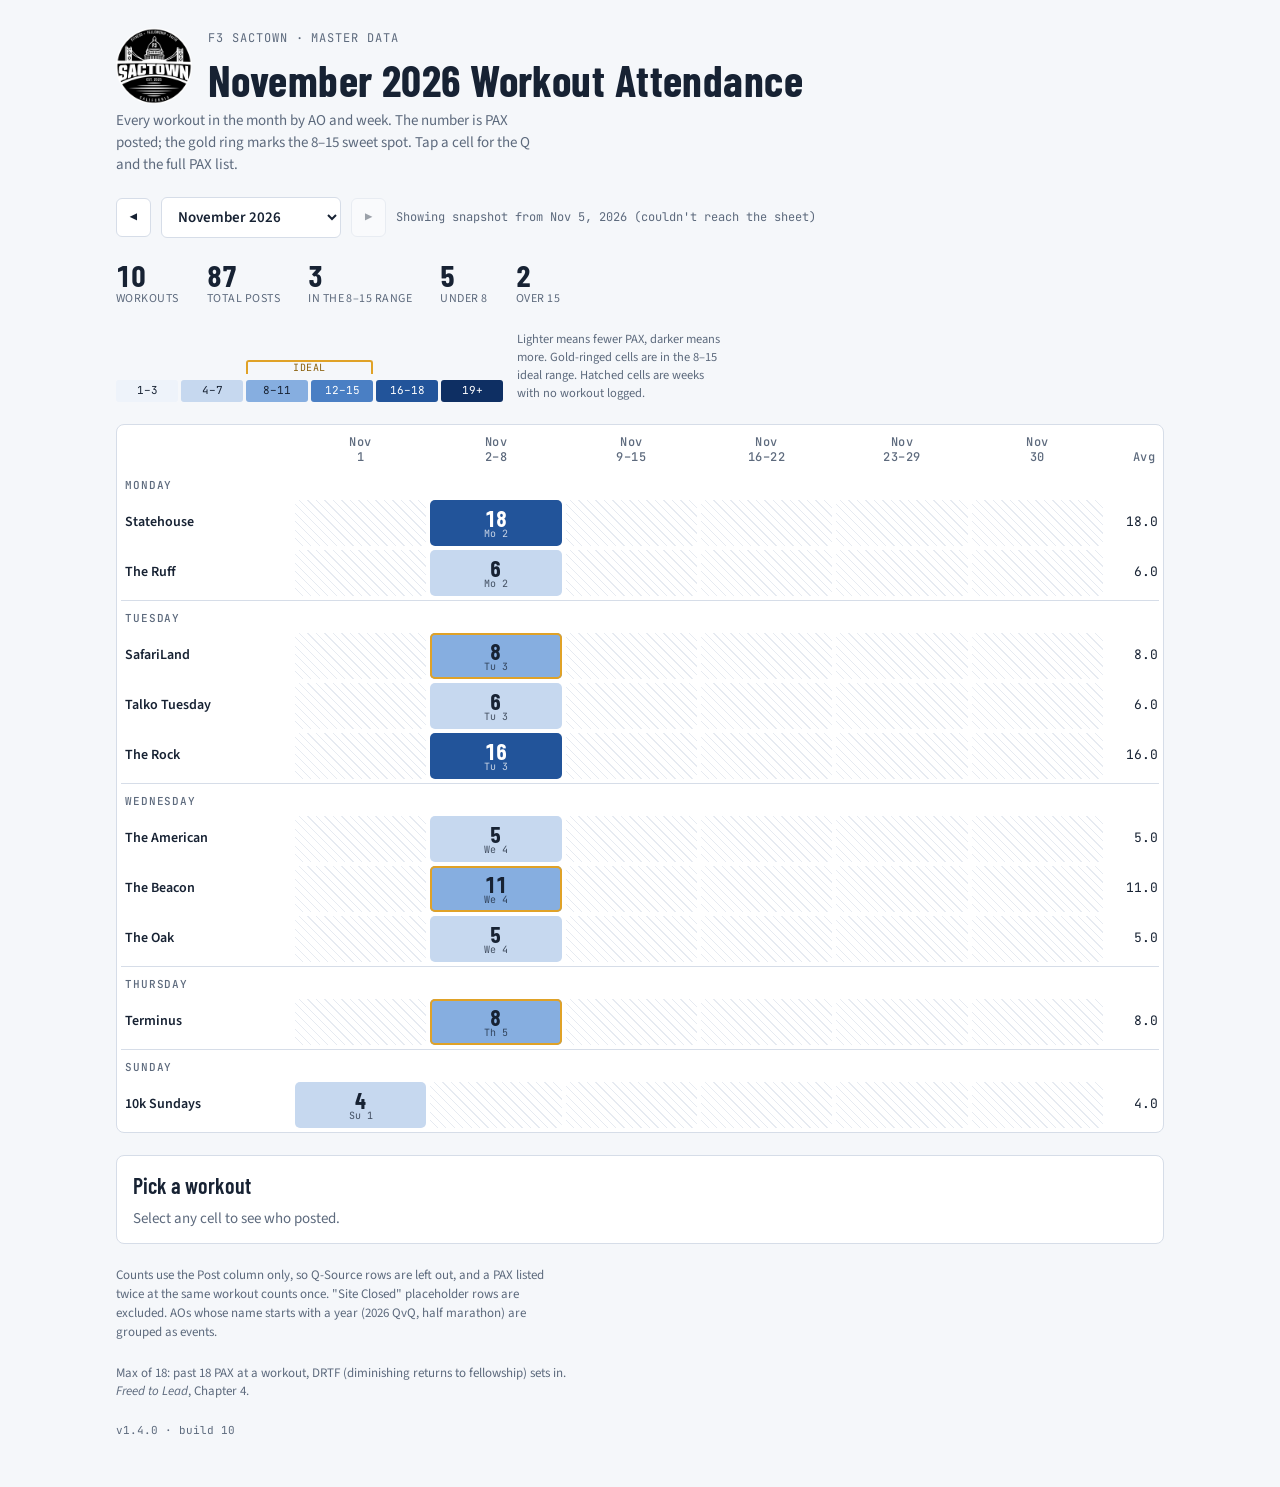
==== commit a73e9245: "Change ideal range to 8-15 PAX (v1.4.0, build 10) Co-Authored-By: Claude Opus 5.5 <noreply@anthropic" ====
--- a/index.html
+++ b/index.html
@@ -101,7 +101,7 @@
     <a class="brand" href="https://f3sactown.com/" aria-label="F3 SacTown home"><img src="icons/icon-192.png" alt="F3 SacTown logo" width="76" height="76"></a>
     <div class="eyebrow">F3 SacTown · Master Data</div>
     <h1 id="title">Workout Attendance</h1>
-    <p class="lede">Every workout in the month by AO and week. The number is PAX posted; the gold ring marks the 5–8 sweet spot. Tap a cell for the Q and the full PAX list.</p>
+    <p class="lede">Every workout in the month by AO and week. The number is PAX posted; the gold ring marks the 8–15 sweet spot. Tap a cell for the Q and the full PAX list.</p>
   </header>
 
   <div class="controls">
@@ -115,7 +115,7 @@
 
   <div class="legend">
     <div class="ramp" id="ramp"></div>
-    <small>Lighter means fewer PAX, darker means more. Gold-ringed cells are in the 5–8 ideal range. Hatched cells are weeks with no workout logged.</small>
+    <small>Lighter means fewer PAX, darker means more. Gold-ringed cells are in the 8–15 ideal range. Hatched cells are weeks with no workout logged.</small>
   </div>
 
   <div class="grid-wrap" id="gridwrap"><table id="grid"></table></div>
@@ -129,8 +129,8 @@
 
 <script>
 // ---- Settings ----------------------------------------------------------
-const APP_VERSION = "1.3.1";
-const APP_BUILD = 9;
+const APP_VERSION = "1.4.0";
+const APP_BUILD = 10;
 // The page reads the Master Data tab live. If this ever stops loading, use
 // File > Share > Publish to web > Master Data > CSV in Google Sheets and
 // paste that link here instead.
@@ -142,7 +142,8 @@
 
 const BINS=[{lo:1,hi:3,c:"--h1",t:"#172233"},{lo:4,hi:7,c:"--h2",t:"#172233"},{lo:8,hi:11,c:"--h3",t:"#172233"},{lo:12,hi:15,c:"--h4",t:"#ffffff"},{lo:16,hi:18,c:"--h5",t:"#ffffff"},{lo:19,hi:1e9,c:"--h6",t:"#ffffff"}];
 const bin=n=>BINS.find(b=>n>=b.lo&&n<=b.hi);
-const ideal=n=>n>=5&&n<=8;
+const IDEAL_LO=8,IDEAL_HI=15;
+const ideal=n=>n>=IDEAL_LO&&n<=IDEAL_HI;
 const DOW=["Sun","Mon","Tue","Wed","Thu","Fri","Sat"];
 const MON=["January","February","March","April","May","June","July","August","September","October","November","December"];
 const DAYORDER=["Mon","Tue","Wed","Thu","Fri","Sat","Sun"];
@@ -218,7 +219,7 @@
 
   // stats
   const tot=ws.reduce((s,r)=>s+r.n,0);
-  document.getElementById("stats").innerHTML=[[ws.length,"workouts"],[tot,"total posts"],[ws.filter(r=>ideal(r.n)).length,"in the 5–8 range"],[ws.filter(r=>r.n<5).length,"under 5"],[ws.filter(r=>r.n>8).length,"over 8"]].map(([v,l])=>`<div class="stat"><b>${v}</b><span>${l}</span></div>`).join("");
+  document.getElementById("stats").innerHTML=[[ws.length,"workouts"],[tot,"total posts"],[ws.filter(r=>ideal(r.n)).length,`in the ${IDEAL_LO}–${IDEAL_HI} range`],[ws.filter(r=>r.n<IDEAL_LO).length,`under ${IDEAL_LO}`],[ws.filter(r=>r.n>IDEAL_HI).length,`over ${IDEAL_HI}`]].map(([v,l])=>`<div class="stat"><b>${v}</b><span>${l}</span></div>`).join("");
 
   // group AOs by their usual weekday; year-prefixed names are events
   const byAo=new Map();ws.forEach(w=>{if(!byAo.has(w.ao))byAo.set(w.ao,[]);byAo.get(w.ao).push(w)});
@@ -256,7 +257,7 @@
 
 document.getElementById("grid").addEventListener("click",e=>{
   const b=e.target.closest("button[data-i]");if(!b)return;const r=WORKOUTS[+b.dataset.i];
-  const verdict=ideal(r.n)?"In the ideal range":r.n<5?`${5-r.n} short of the ideal range`:`${r.n-8} over the ideal range`;
+  const verdict=ideal(r.n)?"In the ideal range":r.n<IDEAL_LO?`${IDEAL_LO-r.n} short of the ideal range`:`${r.n-IDEAL_HI} over the ideal range`;
   document.getElementById("detail").innerHTML=`<h2>${r.ao} · ${DOW[new Date(r.y,r.m-1,r.d).getDay()]} ${MON[r.m-1]} ${r.d} · ${r.n} PAX</h2><p><strong>Q:</strong> ${r.q||"not recorded"} · ${verdict}</p><p>${r.pax.join(", ")}</p>`;
 });
 sel.addEventListener("change",render);
@@ -270,7 +271,7 @@
 // legend
 const ramp=document.getElementById("ramp");
 BINS.forEach(b=>{const el=document.createElement("div");el.style.background=`var(${b.c})`;el.style.color=b.t;el.textContent=b.hi>99?`${b.lo}+`:`${b.lo}–${b.hi}`;ramp.appendChild(el)});
-const band=document.createElement("div");band.className="band";band.textContent="IDEAL";band.style.left="calc((100% - 15px)/6*1.25 + 3px)";band.style.width="calc((100% - 15px)/6 + 3px)";ramp.appendChild(band);
+const band=document.createElement("div");band.className="band";band.textContent="IDEAL";band.style.left="calc((100% - 15px)/6*2 + 6px)";band.style.width="calc((100% - 15px)/6*2 + 3px)";ramp.appendChild(band);
 
 // ---- Start: show the snapshot right away, then swap in live data -----------
 function initialMonth(){
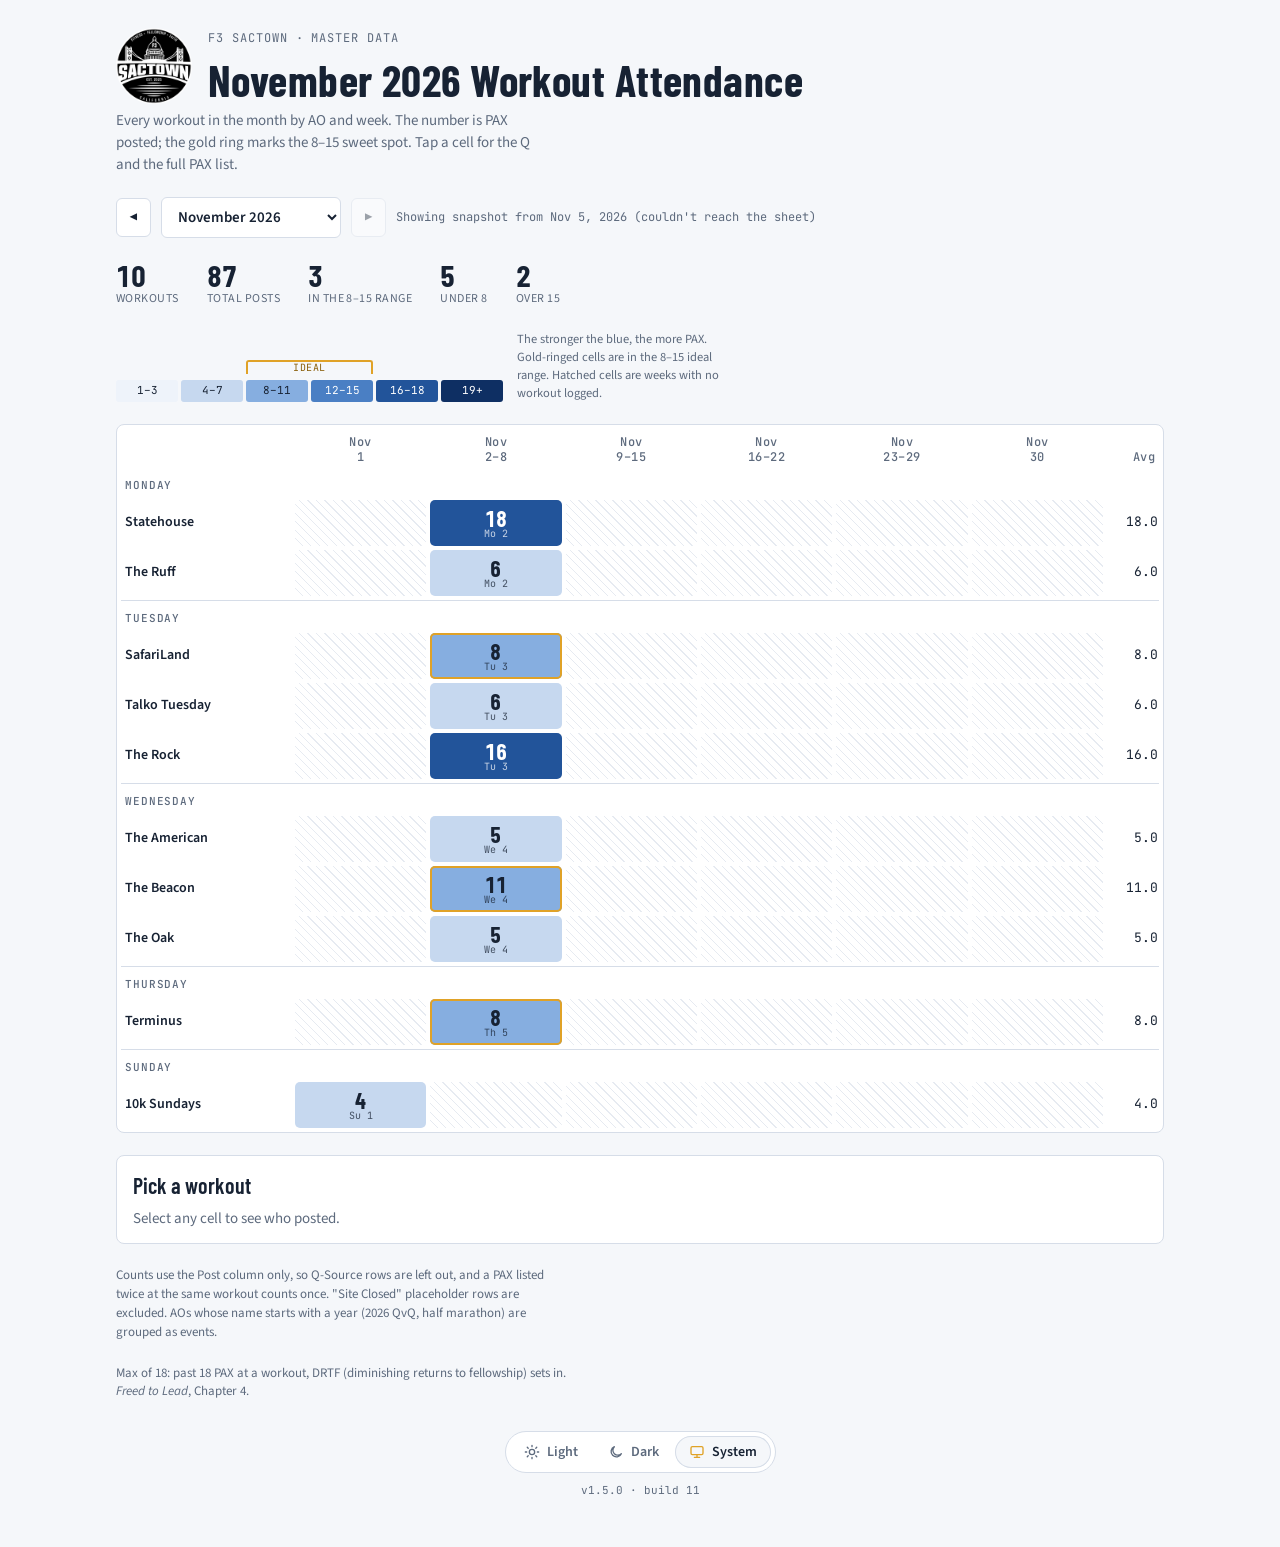
==== commit 6f8a0e25: "Add light/dark mode with Light/Dark/System switch (v1.5.0, build 11) Co-Authored-By: Claude Opus 5.5" ====
--- a/index.html
+++ b/index.html
@@ -8,6 +8,8 @@
 <link rel="icon" type="image/png" sizes="192x192" href="icons/icon-192.png">
 <link rel="apple-touch-icon" href="icons/apple-touch-icon.png">
 <title>SacTown Attendance Heatmap</title>
+<meta name="color-scheme" content="light dark">
+<script>try{const t=localStorage.getItem("hm-theme");if(t==="light"||t==="dark")document.documentElement.dataset.theme=t}catch(e){}</script>
 <link rel="preconnect" href="https://fonts.googleapis.com">
 <link rel="stylesheet" href="https://fonts.googleapis.com/css2?family=Barlow+Condensed:wght@600;700&family=Source+Sans+3:wght@400;600&family=JetBrains+Mono:wght@500&display=swap">
 <style>
@@ -17,11 +19,27 @@
 :root{
   --bg:#f5f7fa; --surface:#ffffff; --ink:#172233; --muted:#5d6a7d; --line:#d6dde8;
   --h1:#eef3fa; --h2:#c6d8ef; --h3:#86aee0; --h4:#4a7fc4; --h5:#22549a; --h6:#0e2f63;
-  --ideal:#e0a227;
+  --t1:#172233; --t2:#172233; --t3:#172233; --t4:#ffffff; --t5:#ffffff; --t6:#ffffff;
+  --ideal:#e0a227; --ideal-ink:#8a5f0b;
   --display:"Barlow Condensed","Arial Narrow",system-ui,sans-serif;
   --body:"Source Sans 3",system-ui,-apple-system,"Segoe UI",sans-serif;
   --mono:"JetBrains Mono",ui-monospace,Menlo,monospace;
   color-scheme:light;
+}
+/* Dark theme: the heat ramp runs dim to bright so busy workouts still stand out */
+@media (prefers-color-scheme:dark){:root:not([data-theme="light"]){
+  --bg:#0f1520; --surface:#171f2d; --ink:#e6ecf5; --muted:#93a1b5; --line:#2b3649;
+  --h1:#1f2b3f; --h2:#27416b; --h3:#2f5f9f; --h4:#4a86d2; --h5:#8ab5ec; --h6:#d2e3f9;
+  --t1:#e6ecf5; --t2:#e6ecf5; --t3:#ffffff; --t4:#ffffff; --t5:#0e1a2e; --t6:#0e1a2e;
+  --ideal:#e8b03a; --ideal-ink:#e8b84a;
+  color-scheme:dark;
+}}
+:root[data-theme="dark"]{
+  --bg:#0f1520; --surface:#171f2d; --ink:#e6ecf5; --muted:#93a1b5; --line:#2b3649;
+  --h1:#1f2b3f; --h2:#27416b; --h3:#2f5f9f; --h4:#4a86d2; --h5:#8ab5ec; --h6:#d2e3f9;
+  --t1:#e6ecf5; --t2:#e6ecf5; --t3:#ffffff; --t4:#ffffff; --t5:#0e1a2e; --t6:#0e1a2e;
+  --ideal:#e8b03a; --ideal-ink:#e8b84a;
+  color-scheme:dark;
 }
 body{background:var(--bg);color:var(--ink);font-family:var(--body);font-size:15px;line-height:1.45}
 .wrap{max-width:1080px;margin:0 auto;padding-block:28px 48px;padding-left:max(16px,env(safe-area-inset-left,0px));padding-right:max(16px,env(safe-area-inset-right,0px));display:grid;gap:22px}
@@ -47,7 +65,7 @@
 .legend{display:flex;align-items:flex-end;gap:14px;flex-wrap:wrap}
 .ramp{display:grid;grid-template-columns:repeat(6,minmax(44px,62px));gap:3px;position:relative;padding-top:20px}
 .ramp div{height:22px;border-radius:3px;display:grid;place-items:center;font-family:var(--mono);font-size:11px}
-.ramp .band{position:absolute;top:0;height:14px;border:2px solid var(--ideal);border-bottom:0;border-radius:3px 3px 0 0;font-family:var(--mono);font-size:10px;color:#8a5f0b;text-align:center;line-height:10px;letter-spacing:.06em}
+.ramp .band{position:absolute;top:0;height:14px;border:2px solid var(--ideal);border-bottom:0;border-radius:3px 3px 0 0;font-family:var(--mono);font-size:10px;color:var(--ideal-ink);text-align:center;line-height:10px;letter-spacing:.06em}
 .legend small{color:var(--muted);max-width:34ch}
 .grid-wrap{overflow-x:auto;background:var(--surface);border:1px solid var(--line);border-radius:8px}
 table{border-collapse:separate;border-spacing:4px;width:100%;table-layout:fixed;font-variant-numeric:tabular-nums}
@@ -89,6 +107,15 @@
 .detail h2{font-family:var(--display);font-size:22px;margin:0;font-weight:600}
 .detail p{margin:0;color:var(--muted)}
 .notes.version{font-family:var(--mono);font-size:11px}
+footer.foot{display:grid;justify-items:center;gap:10px;padding-top:8px}
+footer.foot .notes.version{text-align:center}
+.theme{display:inline-flex;gap:2px;padding:4px;border:1px solid var(--line);border-radius:999px;background:var(--surface)}
+.theme button{all:unset;cursor:pointer;display:inline-flex;align-items:center;gap:7px;padding:6px 14px;border-radius:999px;font:600 14px var(--body);color:var(--muted)}
+.theme button svg{width:16px;height:16px;flex:none}
+.theme button:hover{color:var(--ink)}
+.theme button[aria-checked="true"]{background:var(--bg);color:var(--ink);box-shadow:inset 0 0 0 1px var(--line)}
+.theme button[aria-checked="true"] svg{color:var(--ideal)}
+.theme button:focus-visible{outline:2px solid var(--ink);outline-offset:2px}
 .notes{font-size:13px;color:var(--muted);margin:0;max-width:75ch}
 @media (prefers-reduced-motion:no-preference){td.c button{transition:transform .12s}td.c button:hover{transform:scale(1.06)}}
 </style>
@@ -115,7 +142,7 @@
 
   <div class="legend">
     <div class="ramp" id="ramp"></div>
-    <small>Lighter means fewer PAX, darker means more. Gold-ringed cells are in the 8–15 ideal range. Hatched cells are weeks with no workout logged.</small>
+    <small>The stronger the blue, the more PAX. Gold-ringed cells are in the 8–15 ideal range. Hatched cells are weeks with no workout logged.</small>
   </div>
 
   <div class="grid-wrap" id="gridwrap"><table id="grid"></table></div>
@@ -124,13 +151,20 @@
 
   <p class="notes">Counts use the Post column only, so Q-Source rows are left out, and a PAX listed twice at the same workout counts once. "Site Closed" placeholder rows are excluded. AOs whose name starts with a year (2026 QvQ, half marathon) are grouped as events.</p>
   <p class="notes">Max of 18: past 18 PAX at a workout, DRTF (diminishing returns to fellowship) sets in. <cite>Freed to Lead</cite>, Chapter 4.</p>
-  <p class="notes version" id="version"></p>
+  <footer class="foot">
+    <div class="theme" id="theme" role="radiogroup" aria-label="Color theme">
+      <button type="button" role="radio" data-theme="light" aria-checked="false"><svg viewBox="0 0 24 24" fill="none" stroke="currentColor" stroke-width="2" stroke-linecap="round" aria-hidden="true"><circle cx="12" cy="12" r="4"/><path d="M12 2v2M12 20v2M4.9 4.9l1.4 1.4M17.7 17.7l1.4 1.4M2 12h2M20 12h2M4.9 19.1l1.4-1.4M17.7 6.3l1.4-1.4"/></svg>Light</button>
+      <button type="button" role="radio" data-theme="dark" aria-checked="false"><svg viewBox="0 0 24 24" fill="none" stroke="currentColor" stroke-width="2" stroke-linecap="round" stroke-linejoin="round" aria-hidden="true"><path d="M20 14.5A8 8 0 1 1 9.5 4a6.5 6.5 0 0 0 10.5 10.5z"/></svg>Dark</button>
+      <button type="button" role="radio" data-theme="system" aria-checked="false"><svg viewBox="0 0 24 24" fill="none" stroke="currentColor" stroke-width="2" stroke-linecap="round" stroke-linejoin="round" aria-hidden="true"><rect x="3" y="4" width="18" height="12" rx="2"/><path d="M8 20h8M12 16v4"/></svg>System</button>
+    </div>
+    <p class="notes version" id="version"></p>
+  </footer>
 </div>
 
 <script>
 // ---- Settings ----------------------------------------------------------
-const APP_VERSION = "1.4.0";
-const APP_BUILD = 10;
+const APP_VERSION = "1.5.0";
+const APP_BUILD = 11;
 // The page reads the Master Data tab live. If this ever stops loading, use
 // File > Share > Publish to web > Master Data > CSV in Google Sheets and
 // paste that link here instead.
@@ -140,7 +174,7 @@
 const SNAPSHOT = [["2025-01-01","The American","Scooper",["4X4","Body Shots","Minnow","Mr. Pickles","Pinot","Scooper","Snooki","Zohan"]],["2025-01-01","The Oak","Toupee",["Baby Shark (Dry Creek)","Godfather","Murse","Throwback","Tighty Whities","Tinks","Tips","Toupee"]],["2025-01-02","Camp West","Timberlee (Plumas Lake)",["Animal House","Mr. Pickles","Schwinn","Spirit Fingers (Plumas Lake)","Timberlee (Plumas Lake)","Tonka"]],["2025-01-02","The Burbs","Sherpa",["Maple Squat","Sherpa","Throwback","Zohan"]],["2025-01-02","The River","Fashionista",["Cougar","DQ","Fashionista","Hanna Montana","Minnow","Pinot","Scooper","Snooki","Tighty Whities","Tinks","Toupee"]],["2025-01-03","Ironstride","Spellcheck (Delta)",["Body Shots","Mr. Pickles","Punky B","Scooper","Spellcheck (Delta)","Tonka"]],["2025-01-03","McKinley","Hanna Montana",["Cougar","DQ","Fashionista","Hanna Montana","Made-off","Minnow","Pinot","Spork","Tighty Whities","Tinks","Toto","Toupee"]],["2025-01-04","The Refinery","Cougar",["'88 (Gold Rush)","Body Shots","Cougar","Fashionista","Godfather","Hanna Montana","Made-off","Minnow","Miyagi","Mr. Pickles","Murse","OSHA","Pinot","Rec","Scooper","Throwback","Tinkerbell (Gold Rush)","Tinks","Tips","Tonka","Toupee","Zohan"]],["2025-01-06","Statehouse","Toto",["Body Shots","DQ","Fashionista","Godfather","High Tide","Minnow","Mr. Pickles","OSHA","Pinot","Rec","Roboto (Tulsa)","Schwinn","Throwback","Tonka","Toto","Toupee","Zohan"]],["2025-01-07","The Rock","DQ",["Cougar","DQ","Fashionista","GTL","Hanna Montana","Honeybun","Minnow","Mr. Pickles","Peaches","Pinot","Scooper","Snooki","Spork","Tinks","Tonka","Toupee"]],["2025-01-08","The American","Animal House",["Animal House","Blue","DQ","GTL","Mr. Pickles","Pinot","Punky B","Rec","Scooper","Snooki","Tonka","Zohan"]],["2025-01-08","The Oak","Tinks",["Casper","Cougar","Fashionista","Honeybun","Murse","Tinks","Toupee"]],["2025-01-09","Camp West","Godfather",["Animal House","Godfather","Poppins (Terracotta)","Timberlee (Plumas Lake)","Tonka"]],["2025-01-09","The Burbs","Godfather",["Godfather","High Tide","Mr. Pickles","Sherpa","Throwback","Toto","Toupee","Zohan"]],["2025-01-09","The River","Snooki",["Fashionista","Hanna Montana","Schwinn","Snooki","Tinks","Toupee"]],["2025-01-10","Ironstride","Backpack (Asgard)",["Backpack (Asgard)","Casper","Minnow","Punky B","Zohan"]],["2025-01-10","McKinley","Mr. Pickles",["Body Shots","Cougar","Fashionista","GTL","Hanna Montana","Made-off","Mr. Pickles","Pinot","Scooper","Spork","Tonka","Toto","Toupee"]],["2025-01-11","The Refinery","Scooper",["Cougar","Hanna Montana","Mr. Pickles","Murse","Rec","Schwinn","Scooper","Throwback","Tinks","Tips"]],["2025-01-13","Statehouse","Jollibee (Delta)",["Birthdaysuit (Asgard)","Body Shots","Cougar","Fashionista","Godfather","High Tide","Jollibee (Delta)","Mr. Pickles","Peaches","Rec","Saas (Washington DC)","Samsonite (Delta)","Throwback","Tighty Whities","Tinks","Tonka","Toto","Toupee","Zohan"]],["2025-01-14","The Rock","Spork",["Cougar","DQ","Fashionista","Hanna Montana","Mr. Pickles","Scooper","Spork","Tinks","Tonka","Toupee"]],["2025-01-15","The American","Rec",["Body Shots","GTL","Mr. Pickles","Punky B","Rec","Snooki","Zohan"]],["2025-01-15","The Oak","Tinks",["Casper","Fashionista","Honeybun","Tighty Whities","Tinks","Toupee"]],["2025-01-16","Camp West","Mr. Pickles",["Body Shots","Casper","Mr. Pickles","Tonka"]],["2025-01-16","The Burbs","Toto",["10-4","Fajitas (Rubicon)","High Tide","Mr. Pickles","Rec","Sherpa","Tinks","Toto"]],["2025-01-16","The River","Toupee",["DQ","Fashionista","Godfather","Hanna Montana","Pinot","Snooki","Tighty Whities","Tinks","Toupee"]],["2025-01-17","Ironstride","Mr. Pickles",["Body Shots","Casper","Mr. Pickles","Tonka"]],["2025-01-17","McKinley","4X4",["4X4","Cougar","DQ","Fashionista","GTL","Hanna Montana","Made-off","Pinot","Tighty Whities","Toupee"]],["2025-01-18","The Refinery","Mr. Pickles",["Casper","Cougar","Mr. Pickles","Schwinn","Zohan"]],["2025-01-20","Statehouse","Bushy Tale (South Fork)",["4X4","Body Shots","Bushy Tale (South Fork)","Casper","Cougar","Godfather","Hanna Montana","High Tide","Road Rash","Tonka","Toupee","Zohan"]],["2025-01-21","The Rock","Casper",["Body Shots","Casper","Honeybun","Mr. Pickles","Pinot","Road Rash","Scooper","Spork","Tighty Whities","Tonka","Toupee","Zohan"]],["2025-01-22","The American","Mr. Pickles",["Mr. Pickles","Rec","Road Rash","Scooper","Shady Lady","Throwback","Tighty Whities","Tonka","Zohan"]],["2025-01-22","The Oak","Toupee",["Baby Shark (Dry Creek)","Casper","Crews","Godfather","OSHA","Punky B","Toupee"]],["2025-01-23","Camp West","Godfather",["Animal House","Birthdaysuit (Asgard)","Godfather","Tonka"]],["2025-01-23","The Burbs","Maple Squat",["High Tide","Maple Squat","Mr. Pickles","Murse","Sherpa","Throwback","Tinks","Toupee","Zohan"]],["2025-01-23","The River","Rec",["Crews","Hanna Montana","Honeybun","Pinot","Rec","Scooper","Spork","Tighty Whities","Tinks","Toupee"]],["2025-01-24","Ironstride","Scooper",["Casper","Mr. Pickles","Scooper"]],["2025-01-24","McKinley","Godfather",["Animal House","Fashionista","Godfather","Punky B","Tighty Whities","Tonka","Toupee"]],["2025-01-25","Rumble","Godfather",["Casper","Cougar","Fashionista","Godfather"]],["2025-01-25","The Refinery","Hanna Montana",["4X4","Casper","Cougar","Fashionista","Godfather","Hanna Montana","Made-off","Miyagi","Mr. Pickles","Pinot","Quicksand","Trix"]],["2025-01-27","Statehouse","Mr. Pickles",["Birthdaysuit (Asgard)","Casper","Crews","Fashionista","Godfather","High Tide","Mr. Pickles","Pinot","Rec","Scooper","Toto","Toupee","Zohan"]],["2025-01-28","The Rock","Toupee",["Cougar","Crews","Fashionista","Honeybun","Midge (Delta)","Minnow","Mr. Pickles","Pinot","Rec","Scooper","Spork","Tonka","Toupee","Zohan"]],["2025-01-29","The American","Casper",["Body Shots","Casper","Crews","GTL","Mr. Pickles","Pinot","Snooki","Spork","Tonka","Zohan"]],["2025-01-29","The Oak","Minnow",["Baby Shark (Dry Creek)","Cougar","Fashionista","Honeybun","Minnow","OSHA","Punky B","Toupee"]],["2025-01-30","Camp West","Animal House",["Animal House","Body Shots","Crews","Mr. Pickles","Tonka"]],["2025-01-30","The Burbs","Throwback",["Bo (2.0)","Fashionista","Mr. Pickles","Sherpa","Throwback","Toto","Zohan"]],["2025-01-30","The River","Fashionista",["Fashionista","Pinot","Rec","Throwback","Toupee"]],["2025-01-31","Ironstride","Zohan",["Casper","Mr. Pickles","Pinot","Zohan"]],["2025-01-31","McKinley","Toto",["4X4","Animal House","Body Shots","Cougar","Crews","Fashionista","Made-off","Punky B","Scooper","Tonka","Toto","Toupee"]],["2025-02-01","Rumble","Casper",["Body Shots","Casper","Cougar","Ryobi (DR)","Sting","Tonka","Toupee"]],["2025-02-01","The Refinery","4X4",["4X4","Casper","Cougar","Crown Royal","Curfew","Fashionista","Little Foot","Miyagi","Mr. Pickles","Murse","Shady Lady","Tips","Tonka","Toupee"]],["2025-02-03","Statehouse","Toupee",["4X4","Body Shots","Casper","High Tide","Mr. Pickles","Rec","Scooper","Shady Lady","Tighty Whities","Tinks","Toto","Toupee"]],["2025-02-04","The Rock","Mr. Pickles",["Casper","Cougar","Hanna Montana","Mr. Pickles","Pinot","Rec","Scooper","Spork","Tinks","Tonka","Toupee","Udderball"]],["2025-02-05","The American","Snooki",["Made-off","Mr. Pickles","Rec","Scooper","Shady Lady","Snooki","Spork","Tighty Whities","Tonka","Zohan"]],["2025-02-05","The Oak","Toupee",["Casper","Cougar","Fashionista","Honeybun","OSHA","Punky B","Tinks","Toupee"]],["2025-02-06","Camp West","Tonka",["Animal House","Crews","Tonka","Toupee"]],["2025-02-06","The Burbs","Tighty Whities",["Casper","High Tide","Mr. Pickles","Sherpa","Tighty Whities","Tinks","Toto","Zohan"]],["2025-02-06","The River","Godfather",["Fashionista","Godfather","Snooki","Sting","Tinks"]],["2025-02-07","Ironstride","Mr. Pickles",["Animal House","Casper","Crews","High Tide","Mr. Pickles","Punky B","Scooper","Tighty Whities","Tonka","Toto","Zohan"]],["2025-02-07","McKinley","Toupee",["Cougar","Fashionista","Honeybun","Spork","Toupee"]],["2025-02-08","Rumble","Cougar",["Casper","Cougar","Fashionista","Scooper","Sting","Throwback","Tighty Whities","Tinks","Toupee"]],["2025-02-08","The Refinery","Mr. Pickles",["BabyBack","Casper","Cougar","Fashionista","Fiddler","Mr. Pickles","Rec","Scooper","Sting","Throwback","Tinks"]],["2025-02-10","Statehouse","Minnow",["Body Shots","Casper","Crews","Fashionista","Godfather","Honeybun","Minnow","Mr. Pickles","Pinot","Schwinn","Snidely","Tinks","Tonka"]],["2025-02-11","The Rock","Rec",["Casper","Cougar","Fashionista","Godfather","Hanna Montana","Minnow","Mr. Pickles","Pinot","Rec","Scooper","Shady Lady","Tinks","Tonka","Toto","Toupee","Zohan"]],["2025-02-12","The American","Mr. Pickles",["Body Shots","Cougar","Foghorn (Gold Rush)","Made-off","Mr. Pickles","Punky B","Scooper","Snooki","Tinks","Toupee","Zohan"]],["2025-02-12","The Oak","Casper",["Casper","Crews","Fashionista","Godfather","Pinot","Tighty Whities","Tonka"]],["2025-02-13","Camp West","Scooper",["Animal House","Body Shots","Scooper"]],["2025-02-13","The Burbs","Sherpa",["High Tide","Sherpa","Throwback","Zohan"]],["2025-02-13","The River","Tighty Whities",["Casper","Fashionista","Mr. Pickles","Shady Lady","Tighty Whities","Tinks"]],["2025-02-14","Ironstride","Tonka",["Casper","Crews","Fashionista","Punky B","Rec","Tinks","Tonka"]],["2025-02-14","McKinley","Tighty Whities",["Fashionista","Hanna Montana","Mr. Pickles","Pinot","Rec","Tighty Whities","Toto","Zohan"]],["2025-02-15","Rumble","Tinks",["Fashionista","Godfather","Minnow","Mr. Pickles","Rawhide (Delta)","Scooper","Sting","Tighty Whities","Tinks","Tonka"]],["2025-02-15","The Refinery","Hanna Montana",["Fashionista","Godfather","Hanna Montana","Mr. Pickles","Rawhide (Delta)","Scooper","Tinks","Tonka"]],["2025-02-17","Statehouse","Double Shot (Delta)",["Body Shots","Double Shot (Delta)","Fashionista","Hanna Montana","Mr. Pickles","Shady Lady","Tighty Whities","Tinks","Tonka"]],["2025-02-18","The Rock","Casper",["Bass Master (Delta) (2.0)","Casper","Crews","Fashionista","Mr. Pickles","Pinot","Rec","Samsonite (Delta)","Scooper","Shady Lady","Tonka","Toto","Zohan"]],["2025-02-19","The American","Scooper",["Ace In The Hole","Casper","Made-off","Pinot","Punky B","Scooper","Snooki","Tighty Whities","Zohan"]],["2025-02-19","The Oak","Fashionista",["Baby Shark (Dry Creek)","Fashionista","Honeybun","Miyagi","Mr. Pickles","Rec","Tinks"]],["2025-02-20","Camp West","Casper",["Animal House","Body Shots","Casper","Crews","Pinot","Spork","Tighty Whities","Tinks","Tonka","Zohan"]],["2025-02-20","The Burbs","Rec",["Rec","Sherpa","Throwback","Tinks","Tonka","Toto","Zohan"]],["2025-02-20","The River","Hanna Montana",["Fashionista","Hanna Montana","Honeybun","Snooki"]],["2025-02-21","Ironstride","Pinot",["Animal House","Body Shots","Casper","Pinot","Spork","Tonka"]],["2025-02-21","McKinley","Minnow",["4X4","Crews","Fashionista","Hanna Montana","Made-off","Minnow","Scooper","Shady Lady","Toto"]],["2025-02-22","Rumble","Tinks",["Casper","Crews","Fashionista","Murse","Pinot","Spork","Tinks","Tonka"]],["2025-02-22","The Refinery","Pinot",["Casper","Crews","Fashionista","Murse","Pinot","Quicksand","Spork","Tinks","Tonka"]],["2025-02-24","Statehouse","4X4",["4X4","Body Shots","Casper","Fashionista","Mr. Pickles","Peaches","Scooper","Spork","Tighty Whities","Tinks","Tonka"]],["2025-02-25","The Rock","Hanna Montana",["Fashionista","Hanna Montana","Minnow","Pinot","Quicksand","Rec","Shady Lady","Snooki","Spork","Throwback","Tighty Whities","Tinks"]],["2025-02-26","The American","Rec",["Casper","Crews","Fashionista","Made-off","Pinot","Rec","Shady Lady","Snooki","Tinks","Tonka"]],["2025-02-26","The Oak","Baby Shark (Dry Creek)",["Baby Shark (Dry Creek)","Cougar","Scooper","Spork","Tighty Whities"]],["2025-02-27","Camp West","Animal House",["Animal House","Casper","Fashionista","Mr. Pickles","Tonka"]],["2025-02-27","The Burbs","Scooper",["Murse","Pinot","Scooper","Spork","Throwback","Toto","Zohan"]],["2025-02-27","The River","Pinot",["Cougar","Hanna Montana","Miyagi","Pinot","Scooper","Spork","Throwback","Tighty Whities","Tinks","Zohan"]],["2025-02-28","Ironstride","Animal House",["4X4","Animal House","High Tide","Punky B","Tonka"]],["2025-02-28","McKinley","Flamingo (Gold Rush)",["Body Shots","Casper","Cool Runnings (South Fork)","Cougar","Fashionista","Flamingo (Gold Rush)","Made-off","Peaches","Pinot","Quicksand","Scooper","Spork","Spring Mix","Tighty Whities","Tinks"]],["2025-03-01","Rumble","Tighty Whities",["Casper","Cougar","Tighty Whities","Tinks","Zorro"]],["2025-03-01","The Refinery","Cougar",["Casper","Cougar","Quicksand","Tinks"]],["2025-03-03","Statehouse","Zohan",["4X4","Body Shots","Crews","High Tide","Minnow","Peaches","Pinot","Tighty Whities","Timberlee (Plumas Lake)","Tinks","Tonka","Toto","Zohan"]],["2025-03-04","The Rock","Snooki",["Crews","Minnow","Scooper","Shady Lady","Snooki","Spork","Zohan"]],["2025-03-05","The American","Shady Lady",["Body Shots","DQ","GTL","Mr. Pickles","Pinot","Scooper","Shady Lady","Snooki","Tighty Whities","Tonka"]],["2025-03-05","The Oak","Cougar",["Casper","Cougar","Honeybun","Throwback"]],["2025-03-06","Camp West","Tonka",["Animal House","DQ","GTL","Timberlee (Plumas Lake)","Tonka"]],["2025-03-06","The Burbs","Toto",["Maple Squat","Rec","Sherpa","Tinks","Toto"]],["2025-03-06","The River","Fashionista",["Fashionista","Hanna Montana","Shady Lady","Snooki","Tinks"]],["2025-03-07","Ironstride","Pinot",["Animal House","Casper","DQ","Made-off","Pinot","Scooper","Shady Lady","Tonka"]],["2025-03-07","McKinley","Tighty Whities",["Ace In The Hole","Fashionista","Hanna Montana","High Tide","Minnow","Punky B","Tighty Whities","Tinks"]],["2025-03-08","Rumble","Tinks",["Casper","Cougar","Throwback","Tinks"]],["2025-03-08","The Refinery","Throwback",["Casper","Cougar","Pinot","Quicksand","Scooper","Throwback","Tinks"]],["2025-03-10","Statehouse","High Tide",["Body Shots","Cyclops (Asgard)","Fashionista","High Tide","Minnow","Mr. Pickles","Pinot","Snapshot","Throwback","Tinks","Tonka","Toto","Zohan"]],["2025-03-11","The Rock","Fashionista",["Crews","Fashionista","Mr. Pickles","Pinot","Snooki","Spork","Tinks","Tonka"]],["2025-03-12","The American","GTL",["Body Shots","DQ","GTL","Pinot","Rec","Shady Lady","Snooki","Tonka"]],["2025-03-12","The Oak","Minnow",["Baby Shark (Dry Creek)","Casper","Cougar","Fashionista","Minnow","Snapshot","Tinks","Toupee"]],["2025-03-13","Camp West","Timberlee (Plumas Lake)",["Animal House","Body Shots","Casper","Poppins (Terracotta)","Tighty Whities","Timberlee (Plumas Lake)","Tonka"]],["2025-03-13","The Burbs","Zohan",["Mr. Pickles","Sherpa","Tinks","Toto","Zohan"]],["2025-03-13","The River","Scooper",["DQ","Fashionista","Pinot","Scooper","Snooki","Spork","Tinks"]],["2025-03-14","Ironstride","Tonka",["Animal House","Body Shots","Casper","Mr. Pickles","Scooper","Tonka"]],["2025-03-14","McKinley","Toto",["Cougar","Crews","Fashionista","Hanna Montana","High Tide","Pinot","Quicksand","Tighty Whities","Tinks","Toto"]],["2025-03-15","Rumble","Casper",["Casper","Cougar","Fashionista","Honeybun","Tinks","Toupee"]],["2025-03-15","The Refinery","Cougar",["Casper","Cougar","Hanna Montana","Quicksand"]],["2025-03-17","Statehouse","Toto",["Body Shots","Fashionista","Tinks","Toto","Zohan"]],["2025-03-18","The Rock","Spork",["Fashionista","Hanna Montana","Honeybun","Scooper","Spork","Tinks","Tonka"]],["2025-03-19","The American","DQ",["DQ","Made-off","Scooper","Shady Lady","Snooki","Tighty Whities"]],["2025-03-19","The Oak","Casper",["Casper","Cougar","Crews","OSHA","Pinot","Punky B","Tinks","Tonka","Toupee"]],["2025-03-20","Camp West","Poppins (Terracotta)",["Animal House","Casper","Crews","Poppins (Terracotta)","Tonka"]],["2025-03-20","The Burbs","Sherpa",["Godfather","Maple Squat","Sherpa","Throwback"]],["2025-03-20","The River","Snooki",["Fashionista","Mr. Pickles","Pinot","Scooper","Shady Lady","Snooki","Tighty Whities","Tinks"]],["2025-03-21","McKinley","Fashionista",["Casper","Crews","DQ","Fashionista","Hanna Montana","Made-off","Minnow","Punky B","Quicksand","Scooper","Spork","Tighty Whities","Tinks","Tonka","Toupee"]],["2025-03-22","Rumble","Throwback",["Throwback","Tinks"]],["2025-03-22","The Refinery","Rec",["Biscuits","Cougar","DQ","Miyagi","Pretzel","Quicksand","Rec"]],["2025-03-24","Statehouse","Tonka",["'88 (Gold Rush)","4X4","Body Shots","DQ","Fashionista","High Tide","Minnow","Pinot","Tighty Whities","Tinks","Tonka","Toupee"]],["2025-03-25","The Rock","Casper",["Bassmaster (Delta)","Body Shots","Casper","Fashionista","Honeybun","Minnow","Samsonite (Delta)","Scooper","Spork","Tonka","Toto","Toupee","Zohan"]],["2025-03-26","The American","Pinot",["DQ","Pinot","Scooper","Snooki","Tighty Whities","Tinks"]],["2025-03-26","The Oak","Toupee",["Casper","Cougar","Honeybun","Minnow","Miyagi","Punky B","Toupee"]],["2025-03-27","Camp West","'88 (Gold Rush)",["'88 (Gold Rush)","Body Shots","Pinot","Scooper","Tighty Whities","Tinks","Tonka","Yogi"]],["2025-03-27","The Burbs","Fashionista",["Bo (2.0)","Bus Stop","Fashionista","Maple Squat","Mr. Pickles","Sherpa","Throwback","Tinks","Toto","Zohan"]],["2025-03-27","The River","DQ",["Baby Shark (Dry Creek)","DQ","Fashionista","Hanna Montana","Honeybun","Snooki","Toupee"]],["2025-03-28","Ironstride","High Tide",["Body Shots","Casper","High Tide","Pinot","Scooper"]],["2025-03-28","McKinley","Hanna Montana",["4X4","DQ","Hanna Montana","Punky B","Quicksand","Spork","Tighty Whities","Toupee"]],["2025-03-29","Rumble","Scooper",["Body Shots","Casper","Cougar","Fashionista","Honeybun","Minnow","Mr. Pickles","Pinot","Scooper","Snooki","The Spread","Tighty Whities","Tonka","Toupee"]],["2025-03-29","The Refinery","Tighty Whities",["Body Shots","Casper","Cougar","DQ","Fashionista","Minnow","Mr. Pickles","Murse","Pinot","Quicksand","Rec","Scooper","Snooki","The Spread","Tighty Whities","Tips","Tonka"]],["2025-03-31","Statehouse","Peaches",["Body Shots","Fashionista","Godfather","High Tide","Peaches","Scooper","The Spread","Tighty Whities","Tinks","Tonka","Toupee"]],["2025-04-01","The Rock","Snooki",["Cougar","DQ","Fashionista","Honeybun","Pinot","Scooper","Snooki","Spork","Tinks","Toto","Toupee"]],["2025-04-02","The American","Made-off",["4X4","Body Shots","DQ","Made-off","Mr. Pickles","Pinot","Scooper","Snooki"]],["2025-04-02","The Oak","Cougar",["Baby Shark (Dry Creek)","Cougar","Fashionista","Honeybun","Minnow","Throwback","Toupee"]],["2025-04-03","Camp West","Minnow",["Animal House","Minnow","Pinot","Snooki","Tonka"]],["2025-04-03","The Burbs","Zohan",["Bo (2.0)","Fashionista","Schwinn","Sherpa","Zohan"]],["2025-04-03","The River","Tinks",["Fashionista","Throwback","Tinks"]],["2025-04-04","Ironstride","Body Shots",["Body Shots","Casper","Scooper","Tonka"]],["2025-04-04","McKinley","Pinot",["4X4","Fashionista","Made-off","Pinot","Punky B","Rec","Spork","Tighty Whities","Toupee"]],["2025-04-05","Rumble","Tinks",["Fashionista","Godfather","Tenderz (Rubicon)","Tinks"]],["2025-04-05","The Refinery","Snooki",["Cougar","Godfather","Quicksand","Schwinn","Snidely","Snooki"]],["2025-04-07","Statehouse","'88 (Gold Rush)",["'88 (Gold Rush)","4X4","Birthdaysuit (Asgard)","Body Shots","Fashionista","Godfather","Pinot","Tighty Whities","Tinks","Toupee"]],["2025-04-08","The Rock","Pinot",["Casper","Cougar","Fashionista","Pinot","Scooper","Snooki","Spork","Toupee"]],["2025-04-09","The American","Snooki",["Pinot","Rec","Scooper","Snooki","Tighty Whities"]],["2025-04-09","The Oak","Cougar",["Cougar","Fashionista","Honeybun","Miyagi","Tinks","Toupee"]],["2025-04-10","Camp West","Honeybun",["Animal House","Honeybun","Minnow"]],["2025-04-10","The Burbs","Fashionista",["Fashionista","Mr. Pickles","Sherpa","Tinks","Toto"]],["2025-04-10","The River","Baby Shark (Dry Creek)",["Baby Shark (Dry Creek)","Fashionista","Snooki","Spork","Tighty Whities","Tinks","Toupee"]],["2025-04-11","Ironstride","DQ",["DQ","Scooper"]],["2025-04-11","McKinley","4X4",["4X4","Animal House","Casper","Fashionista","Hanna Montana","Made-off","Pinot","Punky B","Road Rash","Tighty Whities","Tinks","Toupee"]],["2025-04-12","Rumble","Honeybun",["Cougar","DQ","Fashionista","Godfather","Honeybun","Mr. Pickles","Tighty Whities","Tinks"]],["2025-04-12","The Refinery","Tighty Whities",["Cougar","DQ","Fashionista","Honeybun","Mr. Pickles","Payload (Rubicon)","Pinot","Road Rash","Tighty Whities","Tinks"]],["2025-04-14","Statehouse","4X4",["4X4","Body Shots","Cabbage Patch (Delta)","DQ","PacRat","Pinot","Precious","Scooper","Tinks"]],["2025-04-15","The Rock","Tinks",["Body Shots","Minnow","Scooper","Spork","Tinks"]],["2025-04-16","The American","Zohan",["Made-off","Rec","Scooper","Waxie","Zohan"]],["2025-04-16","The Oak","Tinks",["Cougar","Honeybun","Minnow","Punky B","Tinks","Toupee"]],["2025-04-17","Camp West","Animal House",["Animal House","Birthdaysuit (Asgard)","Red Ryder","Timberlee (Plumas Lake)","Toupee"]],["2025-04-17","The Burbs","Rec",["Honeybun","Miyagi","Rec","Throwback","Zohan"]],["2025-04-17","The River","Body Shots",["Body Shots","Fashionista","Godfather","Tinks"]],["2025-04-18","Ironstride","4X4",["4X4","High Tide"]],["2025-04-18","McKinley","Hanna Montana",["4X4","Cougar","Fashionista","Hanna Montana","High Tide","Minnow","Punky B","Spork","Tighty Whities","Tinks","Toupee","Waxie"]],["2025-04-19","Rumble","Godfather",["Casper","Cougar","Fashionista","Godfather","Tinks"]],["2025-04-19","The Refinery","Cougar",["Casper","Cougar","Fashionista","Tinks"]],["2025-04-21","Statehouse","Timberlee (Plumas Lake)",["4X4","Casper","Cougar","Fashionista","Godfather","High Tide","Scooper","Tighty Whities","Timberlee (Plumas Lake)","Tinks","Waxie"]],["2025-04-22","The Rock","Hanna Montana",["Cougar","Fashionista","Hanna Montana","Honeybun","Made-off","Scooper","Timberlee (Plumas Lake)","Tinks","Toto","Waxie","Zohan"]],["2025-04-23","The American","Tighty Whities",["Scooper","Snooki","Tighty Whities"]],["2025-04-23","The Oak","Fashionista",["Casper","Cougar","Fashionista","Honeybun","Waxie"]],["2025-04-24","Camp West","Tonka",["Casper","Tonka","Waxie"]],["2025-04-24","The Burbs","Toto",["Godfather","Sherpa","Throwback","Toto","Zohan"]],["2025-04-24","The River","Snooki",["Fashionista","Honeybun","Pinot","Scooper","Snooki","Tinks","Toupee"]],["2025-04-25","Ironstride","High Tide",["Casper","High Tide","Made-off","Scooper"]],["2025-04-25","McKinley","Pinot",["Cougar","Mr. Pickles","Pinot","Tinks","Toupee","Waxie"]],["2025-04-26","Rumble","Tighty Whities",["Casper","Cougar","Pinot","Scooper","Tighty Whities","Tinks","Toupee","Waxie"]],["2025-04-26","The Refinery","Miyagi",["Casper","Cougar","Miyagi","Murse","Peaches","Pinot","Quicksand","Scooper","Toupee","Waxie"]],["2025-04-28","Statehouse","Casper",["4X4","Body Shots","Casper","Honeybun","Mr. Pickles","Pinot","Poppins (Terracotta)","Tinks","Toupee","Waxie"]],["2025-04-29","The Rock","Casper",["4X4","Bassmaster (Delta)","Casper","Samsonite (Delta)","Scooper","Spork","Tinks","Toto","Toupee","Waxie","Zohan"]],["2025-04-30","The American","Scooper",["Made-off","Scooper","Snooki","Waxie"]],["2025-04-30","The Oak","Casper",["Backpack (Asgard)","Casper","Cougar","Honeybun","Minnow","OSHA","Toto","Toupee"]],["2025-05-01","The Burbs","Godfather",["Godfather","Sherpa","Throwback","Tinks","Toto","Zohan"]],["2025-05-01","The River","Spork",["GTL","Godfather","Hanna Montana","Honeybun","Minnow","OSHA","Snooki","Spork","Tinks"]],["2025-05-02","McKinley","Minnow",["4X4","Casper","DQ","Fashionista","Minnow","Pinot","Rec","Toupee","Waxie"]],["2025-05-03","Rumble","Casper",["Casper","Cougar","Fashionista","Throwback","Tinks","Waxie"]],["2025-05-03","The Refinery","Fashionista",["Casper","Cougar","Fashionista","Mr. Pickles","Quicksand","Schwinn","Snooki","Throwback","Tinks","Trailhead","Waxie"]],["2025-05-05","Statehouse","Honeybun",["4X4","Body Shots","Casper","DQ","Fashionista","Godfather","Honeybun","Schwinn","Throwback","Tighty Whities","Tinks","Waxie"]],["2025-05-06","The Rock","Cougar",["Cougar","DQ","Fashionista","Hanna Montana","Honeybun","Pinot","Quicksand","Scooper","Snooki","Spork","Tinks","Toto","Waxie"]],["2025-05-07","The American","DQ",["Blue","DQ","Made-off","Snooki"]],["2025-05-07","The Oak","Waxie",["Body Shots","Casper","Cougar","Fashionista","Honeybun","Minnow","Throwback","Tinks","Waxie"]],["2025-05-08","Camp West","Casper",["Casper","Pinot","Tighty Whities","Tinks","Waxie"]],["2025-05-08","The Burbs","Throwback",["Sherpa","Throwback","Toto","Zohan"]],["2025-05-08","The River","Minnow",["DQ","Fashionista","Godfather","Minnow","Scooper","Snooki"]],["2025-05-09","Ironstride","Casper",["Casper","Scooper","Waxie"]],["2025-05-09","McKinley","4X4",["4X4","Fashionista","Minnow","Pinot","Punky B","Quicksand","Tinks"]],["2025-05-10","Rumble","Toupee",["Body Shots","Throwback","Toupee","Waxie"]],["2025-05-10","The Refinery","Quicksand",["4X4","Body Shots","Cougar","Hanna Montana","Pinot","Quicksand","Throwback","Trailhead","Waxie"]],["2025-05-12","Statehouse","Waxie",["4X4","Body Shots","Casper","DQ","Fashionista","Godfather","Mr. Pickles","Rec","Scooper","Throwback","Tinks","Waxie"]],["2025-05-13","The Rock","Scooper",["Cougar","DQ","Godfather","Hanna Montana","Pinot","Scooper","Snooki","Spork","Tinks","Toto","Waxie"]],["2025-05-14","The American","Body Shots",["Blue","Body Shots","DQ","Made-off","Rec","Scooper","Snooki"]],["2025-05-14","The Oak","Yoshi (Asgard)",["Casper","Cougar","Godfather","Honeybun","Minnow","Pinot","Punky B","Throwback","Tighty Whities","Tinks","Waxie","Wrap Sheet","Yoshi (Asgard)"]],["2025-05-15","Camp West","Godfather",["Casper","Godfather","Timberlee (Plumas Lake)","Waxie"]],["2025-05-15","The Burbs","Mr. Pickles",["Mr. Pickles","Rec","Sherpa","Throwback","Toto","Waxie","Zohan"]],["2025-05-15","The River","Snooki",["Babe","Fashionista","Pinot","Snooki","Throwback","Tighty Whities","Toupee"]],["2025-05-16","Ironstride","Fashionista",["Babe","Casper","Fashionista","Pinot","Scooper","Waxie"]],["2025-05-16","McKinley","Minnow",["Body Shots","Cougar","Minnow","Mr. Pickles","Punky B","Tinks"]],["2025-05-17","Rumble","Murse",["Cougar","Mr. Pickles","Murse","Pinot","Scooper","Tighty Whities","Tinks","Tips"]],["2025-05-17","The Refinery","Tighty Whities",["4X4","Body Shots","Cougar","Godfather","Mr. Pickles","Pinot","Scooper","Tighty Whities","Tinks","Trailhead"]],["2025-05-19","Statehouse","Poppins (Terracotta)",["Body Shots","Casper","Fashionista","Neo","Pinot","Poppins (Terracotta)","Tighty Whities","Tinks","Waxie"]],["2025-05-20","The Rock","Snooki",["Casper","Cougar","DQ","Fashionista","Godfather","Honeybun","Mr. Pickles","Pinot","Quicksand","Rec","Scooper","Snooki","Spork","Tinks","Toupee","Waxie"]],["2025-05-21","The American","Rec",["DQ","Mr. Pickles","Pinot","Rec","Scooper","Snooki","Spork"]],["2025-05-21","The Oak","Cougar",["Cougar","Fashionista","Honeybun","Minnow","OSHA","Punky B","Tighty Whities","Toupee","Waxie"]],["2025-05-22","Camp West","Waxie",["Animal House","Body Shots","Casper","DQ","Pinot","Thunder Pants","Waxie"]],["2025-05-22","The Burbs","Sherpa",["Sherpa","Throwback","Toto"]],["2025-05-22","The River","Fashionista",["Fashionista","Godfather","Hanna Montana","Honeybun","Minnow","Snooki","Tighty Whities","Toupee"]],["2025-05-23","Ironstride","Honeybun",["Casper","Fashionista","Honeybun","Mr. Clown","Mr. Pickles","Punky B","Waxie"]],["2025-05-23","McKinley","Toupee",["4X4","Ace In The Hole","Hanna Montana","Minnow","Quicksand","Thunder Pants","Tighty Whities","Toupee"]],["2025-05-24","Rumble","Waxie",["Godfather","Honeybun","Mr. Pickles","Waxie"]],["2025-05-24","The Refinery","Fashionista",["Cougar","Fashionista","Godfather","Waxie"]],["2025-05-26","Statehouse","4X4",["4X4","Crown Royal","Fashionista","Honeybun","Little Foot","Quicksand","Shake Weight","Thunder Pants","Toupee","Waxie"]],["2025-05-27","The Rock","Casper",["4X4","Casper","DQ","Fashionista","GTL","Godfather","Honeybun","Minnow","Pinot","Rec","Snooki","Spork","Tinks","Toto","Toupee","Waxie","Zohan"]],["2025-05-28","The American","GTL",["Blue","GTL","Pinot","Punky B","Scooper","Snooki"]],["2025-05-28","The Oak","Fashionista",["Casper","Cougar","Fashionista","Honeybun","Tinks","Waxie"]],["2025-05-29","Camp West","Thunder Pants",["Birthdaysuit (Asgard)","Casper","Scooper","Thunder Pants","Timberlee (Plumas Lake)"]],["2025-05-29","The Burbs","Toto",["Godfather","Sherpa","Toto","Zohan"]],["2025-05-29","The River","Waxie",["Blackout","Body Shots","Fashionista","Flo","Godfather","Hanna Montana","Minnow","Pinot","Rec","Six Inch","Snooki","Tinks","Toupee","Waxie"]],["2025-05-30","Ironstride","Waxie",["Animal House","Casper","Pinot","Punky B","Scooper","Tinks","Waxie"]],["2025-05-30","McKinley","Hanna Montana",["Cougar","Fashionista","Hanna Montana","Spork","Toupee"]],["2025-05-31","Rumble","Toupee",["Godfather","Pinot","Toupee","Waxie"]],["2025-05-31","The Refinery","Pinot",["Body Shots","Cougar","Godfather","Mr. Pickles","Murse","Pinot","Toupee","Waxie"]],["2025-06-02","Statehouse","Tinks",["Body Shots","Casper","DQ","Fashionista","Godfather","Pinot","Rec","Tinks","Toupee","Waxie"]],["2025-06-03","The Rock","Pinot",["Cartman","Casper","Cougar","Crews","DQ","Fashionista","GTL","High Tide","Mr. Pickles","Pinot","Schwinn","Scooper","Spork","Toto","Toupee","Waxie"]],["2025-06-04","The American","Snooki",["Blue","Body Shots","Casper","DQ","Pinot","Punky B","Scooper","Snooki","Spork","Waxie"]],["2025-06-04","The Oak","Toupee",["Cougar","OSHA","Toupee"]],["2025-06-05","Camp West","Timberlee (Plumas Lake)",["Animal House","Birthdaysuit (Asgard)","Godfather","Paw Patrol","Timberlee (Plumas Lake)","Waxie"]],["2025-06-05","The Burbs","Zohan",["Maple Squat","Sherpa","Zohan"]],["2025-06-05","The River","Hanna Montana",["Babe","Blackout","Fashionista","Flo","Hanna Montana","Schwinn","Snooki","Tinks","Toupee"]],["2025-06-06","Ironstride","Pinot",["Babe","Casper","High Tide","Mr. Pickles","Pinot","Thunder Pants"]],["2025-06-06","McKinley","Spork",["DQ","Fashionista","Godfather","Hanna Montana","Punky B","Spork","Toupee","Waxie"]],["2025-06-07","Rumble","Scooper",["Minnow","Pinot","Scooper","Tinks"]],["2025-06-07","The Refinery","Murse",["Cougar","DQ","Hanna Montana","Minnow","Murse","Pinot","Quicksand","Rec","Schwinn","Scooper","Tinks"]],["2025-06-09","Statehouse","Godfather",["Birthdaysuit (Asgard)","Body Shots","Godfather","High Tide","Minnow","Pinot","Thunder Pants","Tighty Whities","Tinks","Waxie"]],["2025-06-10","The Rock","Scooper",["Body Shots","Cougar","DQ","Fashionista","GTL","Godfather","Hanna Montana","Honeybun","Pinot","Rec","Scooper","Snooki","Waxie"]],["2025-06-11","The American","Snooki",["DQ","Pinot","Punky B","Scooper","Snooki"]],["2025-06-11","The Oak","Cougar",["Casper","Cougar","Honeybun"]],["2025-06-12","Camp West","High Tide",["Body Shots","Casper","High Tide","Paw Patrol","Thunder Pants","Waxie"]],["2025-06-12","The Burbs","Throwback",["Godfather","Rec","Sherpa","Throwback","Zohan"]],["2025-06-12","The River","Rec",["Babe","Blackout","Fashionista","GTL","Minnow","Mr. Pickles","Pinot","Rec","Scooper","Six Inch","Snooki","Tighty Whities"]],["2025-06-13","McKinley","Tinks",["Animal House","Babe","Body Shots","Casper","Cougar","Fashionista","GTL","Godfather","Hanna Montana","Honeybun","Made-off","Minnow","Pinot","Pooka (Anaheim)","Punky B","Scooper","Tighty Whities","Tinks","Toupee"]],["2025-06-14","Rumble","Body Shots",["Body Shots","Godfather"]],["2025-06-14","The Refinery","Godfather",["Cougar","Godfather","Mr. Pickles","Quicksand","Tighty Whities"]],["2025-06-16","Statehouse","Casper",["Body Shots","Casper","DQ","Fashionista","Godfather","High Tide","Pinot","Scooper","Tighty Whities","Tinks","Toupee"]],["2025-06-17","The Rock","Fashionista",["Babe","Blackout","Body Shots","Bushy Tale (South Fork)","Casper","DQ","Fashionista","Flo","Godfather","Honeybun","Midge (Delta)","Minnow","Pinot","Poppins (Terracotta)","Rawhide (Delta)","Scooper","Spork","Tighty Whities","Tinks","Toupee","Waxie"]],["2025-06-18","The American","DQ",["Babe","DQ","Made-off","Punky B","Scooper"]],["2025-06-18","The Oak","Toupee",["Casper","Cougar","Minnow","Pinot","Toupee","Waxie"]],["2025-06-19","Camp West","Waxie",["Birthdaysuit (Asgard)","Paw Patrol","Waxie"]],["2025-06-19","The Burbs","Zohan",["Maple Squat","Sherpa","Throwback","Toto","Zohan"]],["2025-06-19","The River","Scooper",["Babe","Blackout","Body Shots","Casper","Cougar","Fashionista","Flo","GTL","Godfather","Hanna Montana","Minnow","Mr. Pickles","Pinot","Rawhide (Delta)","Scooper","Spork","Tighty Whities","Tinks","Toupee"]],["2025-06-20","McKinley","Punky B",["4X4","Babe","Casper","Cougar","Fashionista","GTL","Hanna Montana","High Tide","Punky B","Quicksand","Road Rash","Spork","Tighty Whities","Tinks","Toupee"]],["2025-06-21","Rumble","Babe",["Babe","Godfather","Pamela","Tinks"]],["2025-06-21","The Refinery","Cougar",["Cougar","Godfather","Mowgli","Pinot","Pippy (Delta)","Tinks"]],["2025-06-23","Statehouse","4X4",["4X4","Birthdaysuit (Asgard)","Body Shots","Cool Runnings (South Fork)","DQ","Double Decker","Fashionista","Minnow","Pick\u2018em","Pinot","Schwinn","Scooper","Spring Mix","The Spread","Toupee","Waxie"]],["2025-06-24","The Rock","Sherpa",["Casper","DQ","Fashionista","Flo","Gene Pool (Suncoast)","Godfather","Hanna Montana","Honeybun","Made-off","Pinot","Rec","Scooper","Sherpa","Spork","Tinks","Toto","Toupee","Waxie","Zohan"]],["2025-06-25","The American","Pinot",["Blue","Casper","DQ","Fashionista","GTL","Godfather","Honeybun","Made-off","Minnow","Miyagi","Mr. Pickles","Pinot","Punky B","Rec","Scooper","Snooki","Spork","Tighty Whities","Tinks","Toto","Toupee","Waxie"]],["2025-06-26","Camp West","Waxie",["Animal House","Birthdaysuit (Asgard)","Body Shots","Casper","Godfather","Schwinn","Scooper","Tighty Whities","Timberlee (Plumas Lake)","Tinks","Waxie"]],["2025-06-26","The Burbs","Toto",["Sherpa","Throwback","Toto","Zohan"]],["2025-06-26","The River","Snooki",["Blackout","Fashionista","Flo","GTL","Hanna Montana","Minnow","Six Inch","Snooki","Toupee"]],["2025-06-27","Ironstride","DQ",["Casper","DQ","Mr. Pickles","Punky B","Scooper","Waxie"]],["2025-06-27","McKinley","Quicksand",["4X4","Quicksand","Tighty Whities","Toupee"]],["2025-06-28","Rumble","Toupee",["Mr. Pickles","Toupee","Waxie"]],["2025-06-28","The Refinery","Babe",["8 Mile","Babe","Cougar","Mr. Pickles","Pamela","Waxie"]],["2025-06-30","Statehouse","Toupee",["4X4","Babe","Birthdaysuit (Asgard)","Body Shots","Casper","Cougar","DQ","Fashionista","Tinks","Toupee"]],["2025-07-01","The Rock","Hanna Montana",["Babe","DQ","Fashionista","Godfather","Hanna Montana","Honeybun","Scooper","Spork","Tinks","Toupee"]],["2025-07-02","The American","Mr. Pickles",["Blue","DQ","Fashionista","Mr. Pickles","Punky B","Scooper","Snooki","Spork"]],["2025-07-02","The Oak","Toupee",["Honeybun","Tighty Whities","Toupee"]],["2025-07-03","Camp West","Timberlee (Plumas Lake)",["Body Shots","Timberlee (Plumas Lake)"]],["2025-07-03","The Burbs","Sherpa",["Sherpa","Toto"]],["2025-07-03","The River","DQ",["Cougar","DQ","Fashionista","Godfather","Honeybun","Minnow","Rec","Snooki","Tighty Whities","Tinks","Toupee"]],["2025-07-04","Ironstride","Scooper",["Scooper"]],["2025-07-04","McKinley","Rec",["Cougar","DQ","Godfather","Honeybun","Miyagi","Rec","Schwinn","Tighty Whities","Toto","Toupee"]],["2025-07-05","Rumble","Toupee",["Tinks","Toupee"]],["2025-07-05","The Refinery","Tighty Whities",["Babe","Cougar","Pamela","Tighty Whities","Tinder Pop","Tinks"]],["2025-07-07","Statehouse","Throwback",["Babe","Birthdaysuit (Asgard)","Body Shots","Casper","DQ","Fashionista","Lawn Chair","Minnow","Throwback","Tinks","Toupee","Waxie"]],["2025-07-08","The Rock","Snooki",["Body Shots","Casper","DQ","Flo","Hanna Montana","Scooper","Snooki","Spork","Tinks","Toupee"]],["2025-07-09","The American","Scooper",["Babe","Body Shots","High Tide","Scooper","Snooki","Spork"]],["2025-07-09","The Oak","Toupee",["Cougar","Honeybun","Minnow","OSHA","Tighty Whities","Toto","Toupee"]],["2025-07-10","Camp West","Waxie",["Timberlee (Plumas Lake)","Waxie"]],["2025-07-10","The Burbs","Waxie",["Godfather","Throwback","Toto","Waxie"]],["2025-07-10","The River","Babe",["Babe","Blackout","Flo","Minnow","Scooper","Snooki","Tighty Whities","Tinks","Toupee"]],["2025-07-11","Ironstride","Timberlee (Plumas Lake)",["High Tide","Scooper","Timberlee (Plumas Lake)","Waxie"]],["2025-07-11","McKinley","Cougar",["Babe","Blackout","Body Shots","Cougar","DQ","Fashionista","Pinot","Quicksand","Spork","Tighty Whities","Tinks","Toupee"]],["2025-07-12","2025 CSAUP","Tinks",["4X4","Babe","Body Shots","Casper","Cougar","DQ","DialUp (Delta)","Godfather","HeadTrip (Delta)","Honeybun","Lieutenant Dan (Delta)","Mr. Pickles","Murse","Pinot","Quicksand","Rec","Scooper","Tighty Whities","Tinks","Tips","Toupee","Waxie"]],["2025-07-14","Statehouse","Body Shots",["4X4","Body Shots","Casper","Fashionista","Minnow","Tighty Whities","Tinks","Toupee","Waxie"]],["2025-07-15","The Rock","Sherpa",["Babe","Bogey (Omaha)","Casper","DQ","Fashionista","HeadTrip (Delta)","Honeybun","Lieutenant Dan (Delta)","Minnow","Mr. Pickles","Pinot","Rec","Scooper","Sherpa","Spork","The Cream (Delta)","Tinks","Toupee","Waxie"]],["2025-07-16","The American","Spork",["Babe","Body Shots","Pinot","Scooper","Snooki","Spork"]],["2025-07-16","The Oak","Cougar",["Cougar","Fashionista","Honeybun","Minnow","Tighty Whities","Toto","Toupee"]],["2025-07-17","Camp West","Snooki",["Babe","Body Shots","Snooki","Timberlee (Plumas Lake)","Waxie"]],["2025-07-17","The Burbs","Tinks",["Mr. Pickles","Tighty Whities","Tinks","Toto","Zohan"]],["2025-07-17","The River","Toupee",["Blackout","DQ","Fashionista","Flo","Godfather","Hanna Montana","Mr. Pickles","Scooper","Tinks","Toupee"]],["2025-07-18","Ironstride","Babe",["Babe","High Tide","Magellan","Mapquest (Mother Lode)","Scooper","Spork","Waxie"]],["2025-07-18","McKinley","Fashionista",["Body Shots","Fashionista","Flo","Toupee"]],["2025-07-19","Rumble","Toupee",["Minnow","Mr. Pickles","Toupee"]],["2025-07-19","The Refinery","Mr. Pickles",["Babe","Cougar","Hanna Montana","Lego Master","Minnow","Mr. Pickles","Pamela","Trailhead"]],["2025-07-21","Statehouse","Lieutenant Dan (Delta)",["Babe","Body Shots","DQ","Fashionista","Lieutenant Dan (Delta)","Minnow","Pinot","Teflon","Tighty Whities","Tinks","Toupee","Waxie"]],["2025-07-22","The Rock","Waxie",["Babe","Body Shots","Cal Worthington (Charleston)","DQ","Fashionista","Godfather","Hanna Montana","Nickleback","Pinot","Scooper","Spork","Tinks","Toupee","Waxie"]],["2025-07-23","The American","Babe",["Babe","Body Shots","DQ","Mr. Pickles","Pinot","Punky B","Scooper","Snooki","Tinks","Waxie"]],["2025-07-23","The Oak","Tighty Whities",["Cougar","Fashionista","Tighty Whities","Toupee"]],["2025-07-24","Camp West","Cal Worthington (Charleston)",["Animal House","Babe","Cal Worthington (Charleston)","Cowlick (Smokies)","DQ","Godfather","Mr. Pickles","Pinot","Scooper","Waxie"]],["2025-07-24","The Burbs","Zohan",["Zohan"]],["2025-07-24","The River","Hanna Montana",["Fashionista","Flo","Hanna Montana","Tighty Whities","Toupee"]],["2025-07-25","McKinley","Cowlick (Smokies)",["Babe","Body Shots","Cowlick (Smokies)","Minnow","Mr. Pickles","Pinot","Punky B","Reacher","Scooper","Tighty Whities","Tinks","Toupee","Waxie"]],["2025-07-26","Rumble","Mr. Pickles",["Mr. Pickles","Nickleback","Schwinn","Tinks","Toupee"]],["2025-07-26","The Refinery","Rec",["Cougar","Mr. Pickles","Rec","Schwinn"]],["2025-07-28","Statehouse","Toupee",["4X4","Birthdaysuit (Asgard)","Casper","Cherry Bomb","DQ","Godfather","Hanna Montana","Huffy","Minnow","Scooper","Tinks","Toupee","Waxie"]],["2025-07-29","The Rock","Casper",["Babe","Blackout","Carpool (South Fork)","Casper","Flo","Pinot","Rec","Scooper","Spork","Toupee","Waxie"]],["2025-07-30","The American","Made-off",["Made-off","Pinot","Punky B","Rec","Scooper","Spork"]],["2025-07-30","The Oak","Tinks",["Cougar","Godfather","OSHA","Tinks"]],["2025-07-31","Camp West","Birthdaysuit (Asgard)",["Birthdaysuit (Asgard)","Huffy","Mr. Pickles","Paw Patrol","Pinot","Scooper"]],["2025-07-31","The Burbs","Godfather",["Godfather","Mr. Pickles","Zohan"]],["2025-07-31","The River","Casper",["Casper","Flo","Godfather","Hanna Montana"]],["2025-08-01","McKinley","Toupee",["4X4","Animal House","Casper","Cougar","DQ","Godfather","Pinot","Quicksand","Rec","Spork","Tighty Whities","Tinks","Toupee","Waxie","Woody"]],["2025-08-02","2025 QvQ Inter-Regional Championship","Casper",["4X4","Casper","Crews","DQ","Fanny Pack (Asgard)","Godfather","Honeybun","Minnow","Mr. Pickles","Pinot","Quicksand","Rec","Spork","Tinks","Toto","Tron (2.0)","Waxie"]],["2025-08-04","Statehouse","Casper",["4X4","Birthdaysuit (Asgard)","Body Shots","Casper","Pinot","Tighty Whities","Waxie"]],["2025-08-05","The Rock","Hanna Montana",["Body Shots","DQ","Fashionista","Godfather","Hanna Montana","Minnow","Pinot","Rec","Scooper","Spork","Toto","Woody","Zohan"]],["2025-08-06","The American","Snooki",["Blue","DQ","Garmin (Texas)","Made-off","Pinot","Punky B","Scooper","Snooki","Tighty Whities"]],["2025-08-06","The Oak","Cougar",["Cougar","OSHA"]],["2025-08-07","Camp West","Timberlee (Plumas Lake)",["Paw Patrol","Snooki","Timberlee (Plumas Lake)"]],["2025-08-07","The Burbs","Toto",["Bo (2.0)","Fashionista","Mr. Pickles","Sherpa","Throwback","Toto","Zohan"]],["2025-08-07","The River","Babe",["Babe","Fashionista","Flo","Godfather","Hanna Montana"]],["2025-08-08","Ironstride","Rec",["Minnow","Pinot","Punky B","Rec","Scooper"]],["2025-08-08","McKinley","Casper",["4X4","Babe","Casper","Cougar","DQ","Tighty Whities","Woody"]],["2025-08-09","Rumble","Fashionista",["Fashionista"]],["2025-08-09","The Refinery","Cougar",["Cougar","Fashionista","Pinot"]],["2025-08-11","Statehouse","Waxie",["4X4","Body Shots","Boycott","Casper","Cherry Bomb","Cyclops (Asgard)","Pinot","Snapshot","Tighty Whities","Waxie"]],["2025-08-12","The Rock","Minnow",["Fashionista","GTL","Huggies (South Fork)","Minnow","Mr. Pickles","Pinot","Scooper","Spork","Waxie","Woody"]],["2025-08-13","The American","Rec",["Pinot","Punky B","Rec","Spork","Tighty Whities","Waxie"]],["2025-08-13","The Oak","Casper",["Casper","Honeybun","OSHA","Toad (2.0)","Woody"]],["2025-08-14","Camp West","Tighty Whities",["Scooper","Tighty Whities","Timberlee (Plumas Lake)"]],["2025-08-14","The Burbs","Sherpa",["Sherpa","Toto","Zohan"]],["2025-08-14","The River","Pinot",["Casper","Cougar","GTL","Godfather","Honeybun","Minnow","Pinot","Sandtrap","Toupee"]],["2025-08-15","Ironstride","Punky B",["Animal House","Body Shots","Casper","EZ Rider (Terracotta)","Punky B","Sandtrap","Spork"]],["2025-08-15","McKinley","4X4",["4X4","Babe","Cougar","Godfather","Honeypot","Lasso","Peaches","Pinot","Rec","Tauntaun","Toupee","Woody"]],["2025-08-16","Rumble","Mr. Pickles",["Fashionista","Honeypot","Mr. Pickles","Tinks"]],["2025-08-16","The Refinery","Sketch (Portland)",["Body Shots","Cougar","Fashionista","Link (Portland)","Mr. Pickles","Pinot","Quicksand","Sandtrap","Sketch (Portland)"]],["2025-08-18","Statehouse","Toupee",["4X4","Body Shots","Casper","Fashionista","Lasso","Panhandle","Peaches","Tauntaun","Toupee"]],["2025-08-19","The Rock","Spork",["Babe","Cougar","Fashionista","GTL","Honeybun","Pinot","Scooper","Spork","Woody"]],["2025-08-20","The American","Pinot",["Animal House","Blue","Peaches","Pinot","Punky B","Sandtrap","Snooki","Spork","Tighty Whities"]],["2025-08-20","The Oak","Toupee",["Cougar","Honeybun","Nickleback","OSHA","Tauntaun","Tinks","Toupee"]],["2025-08-21","Camp West","Tighty Whities",["EDd (Asgard)","Honeypot","Pinot","Thunder Pants","Tighty Whities","Timberlee (Plumas Lake)","Waxie"]],["2025-08-21","The Burbs","Toto",["Bo (2.0)","Fashionista","Mr. Pickles","Sherpa","Throwback","Toto"]],["2025-08-21","The River","Sandtrap",["Cougar","Fashionista","GTL","Rec","Sandtrap","Scooper","Tauntaun"]],["2025-08-22","Ironstride","Pinot",["Pinot","Punky B","Rec"]],["2025-08-22","McKinley","Scooper",["4X4","Animal House","Babe","Cougar","Fashionista","Honeybun","Mr. Pickles","Peaches","Scooper","Spork","Tauntaun","Throwback","Tighty Whities","Tinks","Toto","Woody"]],["2025-08-23","Rumble","Tinks",["Honeypot","Journey (Bedrock)","Tinks"]],["2025-08-23","The Refinery","Cougar",["Cougar","DQ","Fashionista","Honeypot","Journey (Bedrock)","Mr. Pickles"]],["2025-08-25","Statehouse","DQ",["Babe","Body Shots","Casper","Cherry Bomb","Cougar","DQ","Godfather","Hanna Montana","Honeybun","Peaches","Pinot","Tauntaun","Waxie","Woody"]],["2025-08-26","The Rock","Casper",["Casper","DQ","Fashionista","Honeybun","Pinot","Rec","Sandtrap","Scooper","Spork","Toto","Waxie","Woody"]],["2025-08-27","The American","Tighty Whities",["Animal House","Blue","DQ","Fashionista","Made-off","Minnow","Pinot","Sandtrap","Scooper","Tighty Whities","Waxie"]],["2025-08-27","The Oak","Cougar",["Cougar","Honeybun","Tinks"]],["2025-08-28","Camp West","Godfather",["Animal House","Birthdaysuit (Asgard)","Body Shots","Godfather","Honeypot","Timberlee (Plumas Lake)"]],["2025-08-28","The Burbs","Godfather",["Godfather","Sherpa","Throwback","Toto","Zohan"]],["2025-08-28","The River","Fashionista",["Babe","DQ","Fashionista","GTL","Hanna Montana","Minnow","Rec","Sandtrap","Scooper","Tighty Whities","Tinks"]],["2025-08-29","Ironstride","4X4",["4X4","Punky B","Rec","Spork"]],["2025-08-29","McKinley","Hanna Montana",["Body Shots","Cougar","Hanna Montana","Peaches","Pinot","Toupee","Woody"]],["2025-08-30","Rumble","Honeypot",["Bandcamp","Bartman (Bedrock)","Baywatch (Bedrock)","Cougar","Fashionista","Honeypot","Pinot","Scooper","Tinks"]],["2025-08-30","The Refinery","Scooper",["Bandcamp","Carville","Cougar","Fashionista","Scooper"]],["2025-09-01","Statehouse","Peaches",["4X4","Bandcamp","Carville","DQ","Peaches","Woody"]],["2025-09-02","The Rock","Fashionista",["Bandcamp","DQ","Fashionista","GTL","Pinot","Spork","Tighty Whities","Tinks","Woody"]],["2025-09-03","The American","Rec",["Animal House","Bandcamp","Blue","DQ","Made-off","Peaches","Punky B","Rec","Scooper","Tighty Whities","Waxie"]],["2025-09-03","The Oak","Toto",["Casper","Fashionista","Godfather","Tinks","Toto"]],["2025-09-04","Camp West","Waxie",["Honeypot","Waxie"]],["2025-09-04","The Burbs","Zohan",["Bo (2.0)","Mr. Pickles","Sherpa","Toto","Zohan"]],["2025-09-04","The River","Fashionista",["Bandcamp","Fashionista","Flo","GTL","Godfather","Hanna Montana","Minnow","Spork","Tinks"]],["2025-09-05","Ironstride","Punky B",["4X4","Casper","Fashionista","Punky B","Spork","Tighty Whities"]],["2025-09-05","McKinley","Pinot",["Animal House","Bandcamp","Cougar","Honeypot","Peaches","Pinot","Woody"]],["2025-09-06","Rumble","Mr. Pickles",["Bandcamp","Fashionista","Mr. Pickles","Tinks"]],["2025-09-06","The Refinery","4X4",["4X4","Bandcamp","Carville","Cougar","Fashionista","Hanna Montana","Honeybun","Mr. Pickles","Tinks","Zippidy"]],["2025-09-08","Statehouse","Cyclops (Asgard)",["4X4","Bandcamp","Birthdaysuit (Asgard)","Body Shots","Carville","Cyclops (Asgard)","DQ","Minnow","Snapshot","Tinks","Woody"]],["2025-09-09","The Rock","Scooper",["Babe","Bandcamp","Body Shots","DQ","Fashionista","GTL","Hanna Montana","Honeybun","Pinot","Rec","Scooper","Spork","Tighty Whities","Tinks","Woody"]],["2025-09-10","The American","Waxie",["Ace In The Hole","Animal House","DQ","Minnow","Peaches","Punky B","Scooper","Tighty Whities","Waxie"]],["2025-09-10","The Oak","Honeybun",["Bandcamp","Casper","Fashionista","Godfather","Honeybun","OSHA","Tauntaun"]],["2025-09-11","Camp West","Timberlee (Plumas Lake)",["Honeypot","Scooper","Timberlee (Plumas Lake)"]],["2025-09-11","The Burbs","Mr. Pickles",["Babe","Fat Stack","Lego Master","Mr. Pickles","Pamela","Sherpa","Throwback","Tinks"]],["2025-09-11","The River","Babe",["Babe","Cougar","Fashionista","Godfather","Hanna Montana","Honeybun","Minnow","Tauntaun"]],["2025-09-12","Ironstride","Scooper",["Casper","Pinot","Punky B","Road Rash","Scooper","Spork"]],["2025-09-12","McKinley","4X4",["4X4","Alias (South Fork)","Animal House","Babe","DQ","Fashionista","Hanna Montana","Peaches","Tauntaun","Toupee"]],["2025-09-13","Rumble","Mr. Pickles",["Fashionista","Godfather","Lepew","Mr. Pickles","Tinks","Toupee","Waxie"]],["2025-09-13","The Refinery","Fashionista",["Babe","Carville","Cougar","Fashionista","Lepew","Mr. Pickles","Waxie"]],["2025-09-15","Statehouse","Carville",["4X4","Body Shots","Carville","Godfather","Minnow","Peaches","Pinot","Scooper","Tauntaun","Tinks","Toupee"]],["2025-09-16","The Rock","Scooper",["Body Shots","Honeybun","Made-off","Rec","Road Rash","Scooper","Spork","Tighty Whities"]],["2025-09-17","The American","DQ",["Animal House","Blue","DQ","Minnow","Peaches","Punky B","Waxie"]],["2025-09-17","The Oak","Cougar",["Bandcamp","Cougar","Godfather","Honeybun","Tauntaun","Tinks","Toto"]],["2025-09-18","Camp West","Timberlee (Plumas Lake)",["Scooper","Timberlee (Plumas Lake)"]],["2025-09-18","The Burbs","Sherpa",["Babe","Fat Stack","Maple Squat","Mr. Pickles","Sherpa","Toto","Zohan"]],["2025-09-18","The River","Godfather",["Fashionista","Flo","Godfather","Hanna Montana","Tauntaun"]],["2025-09-19","Ironstride","Punky B",["Punky B","Spork"]],["2025-09-19","McKinley","Rec",["4X4","Animal House","Babe","Bandcamp","Body Shots","DQ","Fashionista","Honeybun","Lasso","Made-off","Mr. Pickles","Peaches","Rec","Road Rash","Tauntaun","Tinks","Toupee"]],["2025-09-20","Rumble","Scooper",["Mr. Pickles","Scooper","Tinks"]],["2025-09-20","The Refinery","Scooper",["4X4","Babe","Carville","DQ","Fashionista","Hanna Montana","Lepew","Mr. Pickles","Quicksand","Scooper"]],["2025-09-22","Statehouse","Sideyard (Gold Rush)",["4X4","Babe","Body Shots","Carville","Fashionista","Godfather","Minnow","Road Rash","Sideyard (Gold Rush)","Tauntaun","Tinks","Tonka","Waxie","Woody"]],["2025-09-23","The Rock","Babe",["4X4","Babe","Fashionista","Hanna Montana","Made-off","Pinot","Rec","Road Rash","Spork","Tighty Whities","Timberlee (Plumas Lake)","Woody"]],["2025-09-24","The American","Fashionista",["Animal House","Fashionista","Pinot","Punky B","Road Rash","Sandtrap"]],["2025-09-24","The Oak","Tinks",["Casper","Cougar","Godfather","Tauntaun","Tinks","Toto"]],["2025-09-25","The Burbs","Smelt (South Fork)",["Babe","Bo (2.0)","Fashionista","Fat Stack","Mr. Pickles","Murse","Pamela","Peaches","Sherpa","Smelt (South Fork)","Throwback","Tindr Pop (IDK)","Tips","Toto","Waxie","Zohan"]],["2025-09-25","The River","Hanna Montana",["Babe","Fashionista","Godfather","Hanna Montana","Sandtrap","Toupee"]],["2025-09-26","Ironstride","Animal House",["Animal House","Casper","Made-off","Pinot","Punky B","Road Rash","Spork"]],["2025-09-26","McKinley","Babe",["4X4","Babe","Body Shots","DQ","Diddy","Fashionista","Hanna Montana","Minnow","Rec","Tauntaun","Toupee","Woody"]],["2025-09-27","Rumble","Honeypot",["Godfather","Honeypot","Throwback"]],["2025-09-27","The Refinery","Babe",["Babe","Body Shots","Carville","Casper","Cougar","DQ","Fashionista","GMO","Godfather","Lepew","Nee","Pinot","Quicksand","Ringo","Sherpa","Snapshot","Stripes","Throwback","Trix","Uppercut","Woody"]],["2025-09-29","Statehouse","Throwback",["Babe","Body Shots","Carville","Fashionista","Godfather","Pinot","Tauntaun","Throwback","Tinks"]],["2025-09-30","The Rock","Tighty Whities",["Babe","DQ","Fashionista","Godfather","Hanna Montana","Honeybun","Pinot","Quicksand","Road Rash","Spork","SweatHog (Austin)","Tighty Whities","Woody"]],["2025-10-01","The American","Tighty Whities",["Animal House","Body Shots","DQ","Made-off","Peaches","Pinot","Punky B","Rec","Road Rash","Snooki","Tighty Whities","Trix"]],["2025-10-01","The Oak","Toupee",["Casper","Cougar","Honeybun","Snapshot","SweatHog (Austin)","Tinks","Toupee"]],["2025-10-02","The Burbs","Throwback",["Babe","Lego Master","Sherpa","Throwback"]],["2025-10-02","The River","Godfather",["Body Shots","Carville","Fashionista","Godfather","Hanna Montana","Honeybun","Minnow","Pinot","Rec","Road Rash","Spork","SweatHog (Austin)","Tinks","Toto"]],["2025-10-03","Ironstride","Body Shots",["4X4","Animal House","Body Shots","Casper","Punky B"]],["2025-10-03","McKinley","Minnow",["Babe","Hanna Montana","Minnow","Peaches","Road Rash","Tauntaun","Toupee","Woody"]],["2025-10-04","Rumble","Mr. Pickles",["Bandcamp","Mr. Pickles","Road Rash","Throwback","Tinks"]],["2025-10-04","The Refinery","Fashionista",["4X4","Carville","Fashionista","Mr. Pickles","Quicksand","Road Rash","Throwback","Trix"]],["2025-10-06","Statehouse","Tauntaun",["4X4","Alias (South Fork)","Babe","Body Shots","Carville","Casper","DQ","Fashionista","Godfather","Hanna Montana","Honeybun","Minnow","Peaches","Rec","Snapshot","Tatt","Tauntaun","Tinks","Waxie","Woody"]],["2025-10-07","Talko Tuesday","Babe",["Babe","FNG1","FNG2","Fat Stack","Godfather","Mr. Pickles","Pamela","Throwback"]],["2025-10-07","The Rock","Casper",["Casper","DQ","Fashionista","Flo","Honeybun","Made-off","Minnow","Pinot","Rec","Road Rash","Spork","Tatt"]],["2025-10-08","The American","Made-off",["Animal House","Babe","Blue","DQ","Made-off","Pinot","Punky B","Tighty Whities","Waxie"]],["2025-10-08","The Oak","Tinks",["Casper","Cougar","Fashionista","Honeybun","Road Rash","Tinks","Toto"]],["2025-10-09","Terminus","Waxie",["Birthdaysuit (Asgard)","Tatt","Waxie"]],["2025-10-09","The Burbs","Mr. Pickles",["Bo (2.0)","Casper","Fashionista","Kazooie","Mr. Pickles","Pinot","Rec","Scooper","Throwback","Tonka","Toto"]],["2025-10-09","The River","DQ",["Blackout","DQ","Fashionista","Flo","Minnow","Road Rash","Throwback","Toupee","Woody"]],["2025-10-10","Ironstride","Waxie",["Animal House","Casper","Punky B","Road Rash","Spork","Tighty Whities","Tonka","Waxie"]],["2025-10-10","McKinley","Hanna Montana",["Blackout","Fashionista","Flo","Godfather","Hanna Montana","Honeybun","Pinot","Spork","Tinks","Toupee","Woody"]],["2025-10-11","Rumble","Road Rash",["Fashionista","Mr. Pickles","Road Rash","Tinks","Tonka"]],["2025-10-11","The Refinery","Toto",["Cougar","Fashionista","Hanna Montana","Motorboat (VA)","Mr. Pickles","Peaches","Road Rash","Skiff (VA)","Tonka","Toto","Trix","Woody"]],["2025-10-13","Statehouse","Animal House",["4X4","Animal House","Body Shots","DQ","Godfather","Minnow","Road Rash","Tatt","Tinks","Waxie","Woody"]],["2025-10-14","Talko Tuesday","Fashionista",["Fashionista","Mike Jones","Mr. Pickles","Pamela"]],["2025-10-14","The Rock","Rec",["Fashionista","Flo","Hanna Montana","Rec","Spork","Tatt","Woody"]],["2025-10-15","The American","Rec",["Animal House","Pinot","Punky B","Rec","Trix","Waxie"]],["2025-10-15","The Oak","Cougar",["Casper","Cougar","Godfather","Honeybun","Minnow"]],["2025-10-16","Terminus","4X4",["4X4","Quicksand","Tatt","Woody"]],["2025-10-16","The Burbs","Toto",["Fat Stack","Lego Master","Sherpa","Tindr Pop (IDK)","Tinks","Toto","Zohan"]],["2025-10-16","The River","Minnow",["Carville","Fashionista","Minnow","Pinot","Road Rash"]],["2025-10-17","McKinley","Tonka",["4X4","Animal House","Blue","Body Shots","Casper","DQ","Fashionista","Godfather","Hanna Montana","Honeybun","Minnow","Pinot","Punky B","Rec","Ringo","Road Rash","Spork","Tatt","Tighty Whities","Tinks","Tonka","Toupee","Woody"]],["2025-10-18","Rumble","Fashionista",["Fashionista","Godfather","Honeypot","Tinks"]],["2025-10-18","The Refinery","Godfather",["Godfather","Hanna Montana","Honeypot","Leafygreens (Monterey)","Tinks","Trix"]],["2025-10-20","Statehouse","Cuy (Gold Rush)",["4X4","Birthdaysuit (Asgard)","Body Shots","Carville","Cuy (Gold Rush)","Fashionista","Godfather","Grouch (Asgard)","Minnow","Penguin","Road Rash","Throwback","Tinks","Woody"]],["2025-10-21","Talko Tuesday","Mr. Pickles",["Baywatch (Bedrock)","Godfather","Mr. Pickles","Precious"]],["2025-10-21","The Rock","Casper",["Carpool (South Fork)","Casper","Crouton","DQ","Fashionista","Flo","Gusundheit (St Louis)","Honeybun","Pinot","Rec","Road Rash","Sandtrap","Scooper","Toupee"]],["2025-10-22","The American","Mr. Pickles",["Animal House","DQ","Mr. Pickles","Pinot","Punky B","Road Rash","Scooper"]],["2025-10-22","The Oak","Tinks",["Casper","Cougar","Hanna Montana","Honeybun","Tinks","Toto"]],["2025-10-23","The Burbs","Fashionista",["Bo (2.0)","Fashionista","Godfather","Rec","Sherpa"]],["2025-10-23","The River","Fashionista",["Body Shots","Casper","Cougar","DQ","Fashionista","Flo","Godfather","Hanna Montana","Honeybun","Minnow","Road Rash","Tinks","Woody"]],["2025-10-24","Ironstride","Minnow",["Animal House","Casper","Minnow","Punky B","Road Rash","Scooper"]],["2025-10-24","McKinley","Hanna Montana",["4X4","Godfather","Hanna Montana","Honeypot","Peaches","Tauntaun","Toupee","Trix","Woody"]],["2025-10-25","2025 SacTown Half Marathon","",["Body Shots","DQ","Mr. Pickles","Pinot","Punky B","Scooper","Spork","Tighty Whities"]],["2025-10-25","Rumble","Cougar",["Cougar","Tinks"]],["2025-10-25","The Refinery","Cougar",["Carville","Cougar","Fashionista","Tinks","Trix"]],["2025-10-27","Statehouse","",["4X4","Body Shots","DQ","Fashionista","Godfather","Hanna Montana","Minnow","Penguin","Pinot","Quicksand","Road Rash","Tinks","Woody"]],["2025-10-28","Talko Tuesday","Throwback",["Throwback"]],["2025-10-28","The Rock","Hanna Montana",["Babe","Hanna Montana","Honeybun","Spork","Tauntaun","Trix","Woody"]],["2025-10-29","The American","Waxie",["Animal House","Babe","Blue","DQ","Pinot","Punky B","Road Rash","Scooper","Throwback","Trix","Waxie"]],["2025-10-29","The Oak","Hanna Montana",["Casper","Cougar","Hanna Montana","Honeybun","Minnow","Snapshot","Tighty Whities","Tinks"]],["2025-10-30","Terminus","Waxie",["Waxie"]],["2025-10-30","The Burbs","Toto",["Bo (2.0)","Fashionista","Throwback","Toto","Zohan"]],["2025-10-30","The River","Tinks",["Babe","DQ","Godfather","Hanna Montana","Minnow","Peaches","Pinot","Sandtrap","Scooper","Tauntaun","Tighty Whities","Tinks"]],["2025-10-31","Ironstride","Babe",["4X4","Babe","Blue","Casper","Made-off","Punky B"]],["2025-10-31","McKinley","Rec",["DQ","Fashionista","Godfather","Hanna Montana","Minnow","Peaches","Pinot","Quicksand","Rec","Sandtrap","Spork","Tinks","Toto","Trix","Waxie","Woody"]],["2025-11-01","Rumble","Hanna Montana",["Cougar","Hanna Montana","Tinks","Waxie"]],["2025-11-01","The Refinery","Quicksand",["Carville","Cougar","Hanna Montana","Quicksand","Tinks","Trix"]],["2025-11-03","Statehouse","4X4",["4X4","Babe","Carville","DQ","Fashionista","Honeybun","Minnow","Penguin","Pinot","Ringo","Road Rash","Throwback","Toupee","Trix","Woody"]],["2025-11-04","The Rock","Carpool (South Fork)",["Babe","Bandcamp","Carpool (South Fork)","Fashionista","Hanna Montana","Honeybun","Rec","Scooper","Spork","Tinks","Toupee","Trix","Woody"]],["2025-11-05","The American","DQ",["Animal House","DQ","Minnow","Pinot","Punky B","Rec","Sandtrap","Scooper","Tighty Whities","Waxie"]],["2025-11-05","The Oak","Casper",["Casper","Cougar","Hanna Montana","Honeybun","Macho Pichu (Delta)","Tinks","Woody"]],["2025-11-06","Terminus","Sandtrap",["Birthdaysuit (Asgard)","Sandtrap","Waxie"]],["2025-11-06","The Burbs","Sherpa",["Babe","Bo (2.0)","Fashionista","Fat Stack","Lego Master","Sherpa","Throwback","Toto"]],["2025-11-06","The River","Honeybun",["Babe","Blackout","Cougar","Fashionista","Godfather","Hanna Montana","Honeybun","Tinks"]],["2025-11-07","Ironstride","Honeybun",["Animal House","Casper","Cougar","Fashionista","Honeybun","Punky B"]],["2025-11-07","McKinley","Babe",["Babe","Blackout","Hanna Montana","Quicksand","Ringo","Tauntaun","Trix","Waxie"]],["2025-11-08","Rumble","Waxie",["Babe","Bandcamp","Casper","Cougar","Fashionista","Godfather","Mr. Pickles","Sandtrap","Tinks","Waxie"]],["2025-11-08","The Refinery","Waxie",["Babe","Bandcamp","Carville","Casper","Cougar","Godfather","Mr. Pickles","Murse","Quicksand","Sandtrap","Tinks","Trix","Waxie"]],["2025-11-10","Statehouse","Ringworm (North Star)",["Birthdaysuit (Asgard)","Body Shots","Carville","Cyclops (Asgard)","Fashionista","Honeybun","Minnow","Mr. Pickles","Pinot","Precious","Ringworm (North Star)","Timberlee (Plumas Lake)","Tinks","Trix","Woody"]],["2025-11-11","Talko Tuesday","Sherpa",["Babe","Mr. Pickles","Sherpa"]],["2025-11-11","The Rock","Casper",["Bandcamp","Blackout","Body Shots","Casper","Cougar","Crouton","Fashionista","Flo","Hanna Montana","Honeybun","Rec","Sandtrap","Spork","Toto","Toupee"]],["2025-11-12","The American","DQ",["Babe","DQ","Punky B","Sandtrap","Trix","Waxie"]],["2025-11-12","The Oak","Cougar",["Casper","Cougar","Honeybun","Sunkist (Terracotta)","Tinks","Toto"]],["2025-11-13","Terminus","Body Shots",["Body Shots","Casper","Ringo","Timberlee (Plumas Lake)","Tinks","Waxie"]],["2025-11-13","The Burbs","Throwback",["Mr. Pickles","Throwback"]],["2025-11-13","The River","Babe",["Babe","Fashionista","Hanna Montana","Honeybun","Pinot","Sandtrap","Woody"]],["2025-11-14","Ironstride","Spork",["Animal House","Made-off","Punky B","Spork","Waxie"]],["2025-11-14","McKinley","Pinot",["Babe","Casper","Cougar","DQ","Fashionista","Minnow","Pinot","Rec","Sandtrap","Toupee","Woody"]],["2025-11-15","Rumble","Cougar",["Bandcamp","Cougar","Hanna Montana","Peaches","Tinks"]],["2025-11-15","The Refinery","Fashionista",["Babe","Bandcamp","Carville","Cougar","Fashionista","Hanna Montana","Mr. Pickles","Pamela","Peaches","Peaches (GA)","Tarmac","Tinks","Toto","Trix"]],["2025-11-17","Statehouse","Sandtrap",["4X4","Body Shots","Carville","Penguin","Sandtrap","Trix","Woody"]],["2025-11-18","Talko Tuesday","Fashionista",["Babe","Bo (2.0)","Fashionista","Mr. Pickles","Sandtrap","Throwback"]],["2025-11-18","The Rock","Toto",["Babe","Bandcamp","Casper","Fashionista","Hanna Montana","Honeybun","Pinot","Sandtrap","Scooper","Spork","Toto","Toupee","Trix","Waxie","Woody"]],["2025-11-19","The American","Sandtrap",["Animal House","Babe","Blue","DQ","Punky B","Rec","Sandtrap","Waxie"]],["2025-11-19","The Oak","Toupee",["Cougar","Honeybun","Sunkist (Terracotta)","Tardy","Toto","Toupee","Woody"]],["2025-11-20","Terminus","Birthdaysuit (Asgard)",["Birthdaysuit (Asgard)","Body Shots","Casper","Mr. Pickles","Ringo","Sandtrap","Waxie"]],["2025-11-20","The Burbs","Zohan",["Bo (2.0)","Fashionista","Sherpa","Throwback","Toto","Zohan"]],["2025-11-20","The River","Scooper",["Babe","Blackout","Fashionista","Hanna Montana","No Barz (Rubicon)","Scooper"]],["2025-11-21","Ironstride","Punky B",["Animal House","Blackout","Fashionista","Punky B","Sandtrap"]],["2025-11-21","McKinley","4X4",["4X4","Pinot","Road Rash","Trix","Woody"]],["2025-11-22","Rumble","Sandtrap",["Bandcamp","Cougar","Mr. Pickles","Sandtrap","Tinks"]],["2025-11-22","The Refinery","Hanna Montana",["4X4","Bandcamp","Cougar","Hanna Montana","Mr. Pickles","Tinks"]],["2025-11-24","Statehouse","Banjo (Gold Rush)",["4X4","Babe","Banjo (Gold Rush)","Body Shots","Cougar","Cuy (Gold Rush)","DQ","Fashionista","Grouch (Asgard)","Hanna Montana","King Richard (Gold Rush)","Minnow","Moonshine (San Diego)","Pinot","Ringo","Throwback","Tinks","Trix","Woody"]],["2025-11-25","Talko Tuesday","Mr. Pickles",["Honeybun","Mr. Pickles","Murse","Sandtrap","Tips","Woody"]],["2025-11-25","The Rock","Fashionista",["Bandcamp","Body Shots","Cougar","Fashionista","Hanna Montana","Scooper","Spork","Tinks","Toupee"]],["2025-11-26","The American","Body Shots",["Body Shots","DQ","Grouch (Asgard)","Mr. Pickles","Throwback"]],["2025-11-26","The Oak","Cougar",["Cougar","Honeybun","Sandtrap","Tauntaun","Toto","Woody"]],["2025-11-27","2025 Thanksgiving Hollaball","Casper",["Bandcamp","Bassmaster (Delta)","Binky (Delta)","Blackout","Bo (2.0)","Body Shots","Casper","Coolio (Delta)","Cougar","Crouton","Daniel-San (Delta)","Fashionista","Foul Ball","Grouch (Asgard)","Honeybun","Minnow","Popcorn (South Fork)","Rec","Road Rash","Samsonite (Delta)","Sandtrap","Shining","Spork","Tacklebox (Delta 2.0)","The Spread","Throwback","Toupee","Wheelie"]],["2025-11-28","Ironstride","Cougar",["Blackout","Body Shots","Cougar","Sandtrap"]],["2025-11-28","McKinley","Babe",["Babe","Fashionista","Hanna Montana"]],["2025-11-29","Rumble","Sandtrap",["Babe","Fashionista","Mr. Pickles","Sandtrap"]],["2025-11-29","The Refinery","Throwback",["Babe","Carville","Fashionista","Girldad","Grouch (Asgard)","Mr. Pickles","Murse","Quicksand","Sandtrap","Scooper","Spork","Throwback","Tips"]],["2025-12-01","Statehouse","Grouch (Asgard)",["Babe","Carville","Casper","Grouch (Asgard)","Rec","Sandtrap","Spork","Tauntaun","Throwback","Woody"]],["2025-12-02","Talko Tuesday","Throwback",["Fashionista","Mr. Pickles","Sandtrap","Throwback"]],["2025-12-02","The Rock","Spork",["Bandcamp","Casper","DQ","Fender (Madison)","Hanna Montana","Honeybun","Sandtrap","Scooper","Spork","Tauntaun","Toto","Woody"]],["2025-12-03","The American","Scooper",["Animal House","Blue Eagle (Terracotta)","DQ","Fashionista","Made-off","Mr. Pickles","Pinot","Punky B","Sandtrap","Scooper","Sunkist (Terracotta)","Tardy","Throwback","Waxie"]],["2025-12-03","The Oak","Cougar",["Casper","Cougar","Honeybun","Minnow","Tauntaun","Woody"]],["2025-12-04","The Burbs","Fashionista",["Babe","Bo (2.0)","Fashionista","Lego Master","Maple Squat","Sherpa","Tindr Pop (IDK)","Zohan"]],["2025-12-04","The River","Blackout",["Babe","Birthdaysuit (Asgard)","Blackout","Cougar","Fashionista","Flo","Hanna Montana","Honeybun","Minnow","Sandtrap","Tauntaun","Tinks"]],["2025-12-05","Ironstride","Made-off",["4X4","Animal House","Made-off","Mr. Pickles","Punky B","Ringo","Scooper","Sunkist (Terracotta)"]],["2025-12-05","McKinley","Minnow",["Casper","Cougar","DQ","Fashionista","Honeybun","Minnow","Pinot","Sandtrap","Spork","Tauntaun","Tinks","Toupee","Woody"]],["2025-12-06","Rumble","Cougar",["Bandcamp","Casper","Cougar","Fashionista","Mr. Pickles","Sandtrap","Tinks"]],["2025-12-06","The Refinery","Bandcamp",["Bandcamp","Carville","Casper","Cougar","Fashionista","Mr. Pickles","Pinot","Sandtrap","Tinks"]],["2025-12-08","Statehouse","Woody",["4X4","Animal House","Babe","Blackout","Body Shots","Carville","Casper","Cougar","Fashionista","Honeybun","Minnow","Mr. Pickles","Pinot","Rec","Sandtrap","Scooper","Tauntaun","Tinks","Toupee","Woody"]],["2025-12-09","Talko Tuesday","Tinks",["Bo (2.0)","Fashionista","Honeybun","Mr. Pickles","Sandtrap","Throwback","Tinks"]],["2025-12-09","The Rock","Casper",["Blackout","Carpool (South Fork)","Casper","Crouton","DQ","Fashionista","Flo","Hanna Montana","Rec","Sandtrap","Scooper","Spork","Tauntaun","Toto"]],["2025-12-10","The American","Punky B",["Animal House","Mr. Pickles","Punky B","Snooki","Throwback"]],["2025-12-10","The Oak","Sandtrap",["Casper","Cougar","Fashionista","Honeybun","Sandtrap","Tauntaun","Tinks","Toto","Woody"]],["2025-12-11","Terminus","Scooper",["Birthdaysuit (Asgard)","Body Shots","Casper","Pinot","Ringo","Sandtrap","Scooper","Waxie"]],["2025-12-11","The Burbs","Sandtrap",["Bo (2.0)","Fashionista","Sandtrap","Sherpa","Throwback","Toto"]],["2025-12-11","The River","Minnow",["Blackout","Fashionista","Flo","Hanna Montana","Minnow","Tauntaun","Tinks","Woody"]],["2025-12-12","Ironstride","Punky B",["Made-off","Punky B"]],["2025-12-12","McKinley","Mr. Pickles",["2nd Base","Animal House","BabyBack","Big Dill","Body Shots","Carville","Casper","Cougar","DQ","Double Bag","Fashionista","Hanna Montana","Minnow","Miyagi","Mr. Pickles","Peaches","Pinot","Precious","Quicksand","Rec","Ringo","Sandtrap","Spork","Sub Prime","Tauntaun","The Spread","Tinks","Toto","Toupee","Woody","Zippidy"]],["2025-12-13","Rumble","Cougar",["Bandcamp","Casper","Cougar","Sandtrap","Throwback"]],["2025-12-13","The Refinery","Carville",["Bandcamp","Blackout","Carville","Casper","Cougar","Fashionista","Mr. Pickles","Throwback"]],["2025-12-15","Statehouse","Family Ties (Delta)",["4X4","Birthdaysuit (Asgard)","Body Shots","Carville","Casper","DQ","Family Ties (Delta)","Fashionista","Pinot","Sandtrap","Tinks","Woody"]],["2025-12-16","Talko Tuesday","Honeybun",["Bo (2.0)","Fashionista","Honeybun","Sandtrap","Throwback","Woody"]],["2025-12-16","The Rock","Scooper",["Bandcamp","Casper","Cougar","Pinot","Scooper","Tinks","Toto"]],["2025-12-17","The American","Mr. Pickles",["Animal House","Babe","Blue","DQ","Mr. Pickles","Pinot","Punky B","Rec","Sandtrap","Scooper","Snooki","Throwback","Waxie"]],["2025-12-17","The Oak","Woody",["Casper","Cougar","Honeybun","Tighty Whities","Tinks","Toto","Woody"]],["2025-12-18","Terminus","EZ Rider (Terracotta)",["Body Shots","Carville","Daniel-San (Terracotta)","EZ Rider (Terracotta)","Etsy (Terracotta)","Ringo","Sandtrap","Throwback","Waxie"]],["2025-12-18","The Burbs","Bo (2.0)",["Bo (2.0)","Fashionista","Throwback"]],["2025-12-18","The River","Blackout",["Blackout","DQ","Fashionista","Hanna Montana","Tauntaun","Tinks","Woody"]],["2025-12-19","Ironstride","Cougar",["4X4","Cougar","Made-off","Punky B","Ringo","Road Rash","Scooper"]],["2025-12-19","McKinley","Casper",["Animal House","Babe","Casper","Pinot","Quicksand","Sandtrap","Tauntaun","Tinks"]],["2025-12-20","Rumble","Casper",["Babe","Casper","Cougar","Fashionista","Sandtrap","Scooper"]],["2025-12-20","The Refinery","Babe",["4X4","Babe","Casper","Cougar","Fashionista"]],["2025-12-22","Statehouse","Minnow",["4X4","Body Shots","Casper","Fashionista","Minnow","Pinot","Ringo","Sandtrap","Tinks","Woody"]],["2025-12-23","Talko Tuesday","Sandtrap",["Sandtrap","Woody"]],["2025-12-23","The Rock","Casper",["4X4","Casper","Cougar","Honeybun","Pinot","Sandtrap","Scooper","Spork"]],["2025-12-24","The American","Snooki",["Babe","Pinot","Scooper","Snooki"]],["2025-12-24","The Oak","Cougar",["Casper","Cougar","Fashionista","Honeybun","Sandtrap","Tinks","Woody"]],["2025-12-26","Ironstride","Casper",["Casper","Punky B"]],["2025-12-26","McKinley","Cougar",["Cougar","Minnow","Rec","Woody"]],["2025-12-27","Rumble","Scooper",["Casper","Scooper","Tinks"]],["2025-12-27","The Refinery","Casper",["Casper","Scooper","Tinks"]],["2025-12-29","Statehouse","Casper",["4X4","Babe","Body Shots","Casper","Cougar","DQ","Fashionista","Minnow","Ringo","Throwback","Tinks","Woody"]],["2025-12-30","Talko Tuesday","Fashionista",["Fashionista","Sandtrap","Throwback","Woody"]],["2025-12-30","The Rock","Hanna Montana",["Cougar","DQ","Hanna Montana","Pinot","Scooper","Spork","Tinks"]],["2025-12-31","The American","Snooki",["Animal House","Blue","DQ","Punky B","Sandtrap","Scooper","Snooki","Throwback"]],["2025-12-31","The Oak","Tinks",["Body Shots","Casper","Cougar","Snapshot","Tinks","Woody"]],["2026-01-01","The Burbs","Throwback",["Fashionista","Throwback"]],["2026-01-02","Ironstride","Babe",["4X4","Animal House","Babe","Casper","Made-off","Scooper","Tinks"]],["2026-01-02","McKinley","Waxie",["Cougar","DQ","Toupee","Waxie","Woody"]],["2026-01-03","Rumble","Cougar",["Bandcamp","Casper","Cougar","Tinks"]],["2026-01-03","The Refinery","4X4",["4X4","Bandcamp","Carville","Casper","Cougar","Curfew","Fashionista","Hanna Montana","Lasso","Tinks"]],["2026-01-05","Statehouse","DQ",["4X4","Carville","Casper","Crown Royal","DQ","Fashionista","Rec","Snapshot","Woody"]],["2026-01-06","Talko Tuesday","Toto",["Bo (2.0)","Fashionista","Mr. Pickles","Throwback","Tinks","Toto","Woody"]],["2026-01-06","The Rock","Casper",["Bandcamp","Casper","DQ","Fashionista","Flo","Pinot","Rec","Scooper","Toto"]],["2026-01-07","The American","Throwback",["Animal House","Babe","Blue","Punky B","Scooper","Snooki","Throwback","Tinks","Waxie"]],["2026-01-07","The Oak","Woody",["Pinot","Snapshot","Toto","Woody"]],["2026-01-08","Terminus","Throwback",["Minnow","Throwback"]],["2026-01-08","The Burbs","Sherpa",["Sherpa","Throwback","Toto"]],["2026-01-08","The River","Fashionista",["Fashionista","Hanna Montana","Honeybun","Tinks"]],["2026-01-09","Ironstride","Body Shots",["Body Shots","Earhart","Made-off","Mr. Pickles","Pinot","Punky B","Ringo","Waxie"]],["2026-01-09","McKinley","Babe",["4X4","Babe","Casper","Fashionista","Hanna Montana","Minnow","Scooper","Spork","Woody"]],["2026-01-10","Rumble","Mr. Pickles",["Mr. Pickles","Tinks"]],["2026-01-10","The Gate","Body Shots",["Body Shots","Bubble Yum","Carter","Casper","Cinco","Coolio (Delta)","Couch Potato","Curfew","Double Shot (Delta)","Glass Joe","Homie","Launchpad","Midge (Delta)","Mozart","Nee","Pedals","Pinot","QA","Rapids","Ringo","Rx","Scooper","Screw Loose","Short Circuit","Spielberg (2.0)","The Spread","Thunder Pants","Waxie","Wedge (Retired)"]],["2026-01-10","The Refinery","Carville",["Carville","Fashionista","Mr. Pickles","Toto"]],["2026-01-12","Statehouse","Woody",["Babe","Body Shots","Carville","Crews","Fashionista","Lieutenant Dan (Delta)","Minnow","Rec","Ringo","Sandtrap","Snapshot","Throwback","Tinks","Toupee","Woody"]],["2026-01-13","Talko Tuesday","Babe",["Babe","Bo (2.0)","Fashionista","Mr. Pickles","Murse","Sandtrap","Tips","Woody"]],["2026-01-13","The Rock","Pinot",["Babe","Casper","Crews","DQ","Fashionista","GTL","Hanna Montana","Honeybun","Pinot","Rec","Sandtrap","Scooper","Spork","Tinks","Toto","Toupee","Waxie"]],["2026-01-14","The American","Animal House",["Animal House","DQ","Punky B","Scooper","Snooki","Waxie"]],["2026-01-14","The Oak","Woody",["Casper","Crews","Fashionista","Honeybun","Sandtrap","Tonka","Woody"]],["2026-01-15","Terminus","Casper",["Carville","Casper","Crews","Pinot","Ringo","The Spread","Tonka","Waxie","Woody"]],["2026-01-15","The Burbs","Toto",["Sandtrap","Sherpa","Throwback","Tinks","Toto","Zohan"]],["2026-01-15","The River","Fashionista",["DQ","Fashionista","GTL","Godfather","Rec","Throwback"]],["2026-01-16","Ironstride","Mr. Pickles",["4X4","Animal House","Carter","Donaghy","Made-off","Mr. Pickles","Punky B","Ringo","Scooper","Tonka"]],["2026-01-16","McKinley","Rec",["Blackout","Body Shots","Casper","Cougar","Earhart","Floppy","Godfather","Hanna Montana","Pinot","Rec","Ringo","Sandtrap","Spork","Tinks","Toto","Toupee","Woody"]],["2026-01-17","Rumble","Sandtrap",["Bam Bam (Terracotta)","Bandcamp","Donaghy","Mr. Pickles","Sandtrap","Tinks"]],["2026-01-17","The Gate","Carville",["Body Shots","Carter","Carville","Cinco","Couch Potato","Glass Joe","Homie","Rapids","Ringo"]],["2026-01-17","The Refinery","Fashionista",["4X4","Bandcamp","Fashionista","Mr. Pickles","Quicksand"]],["2026-01-19","Statehouse","Ringo",["4X4","Bandcamp","Body Shots","Carville","Casper","Cinco","DQ","Donaghy","Giants","Pinot","Punky B","Queasy","Ringo","Sandtrap","Throwback","Tinks","Tonka","Woody"]],["2026-01-20","Talko Tuesday","Woody",["Mr. Pickles","Woody"]],["2026-01-20","The Rock","Casper",["Bassmaster (Delta)","Blackout","Casper","Crews","Crouton","DQ","Elderberry","Pinot","Rec","Samsonite (Delta)","Sandtrap","Scooper","Spork","Tacklebox (Delta 2.0)","The Spread","Tonka","Toto","Toupee","Waxie"]],["2026-01-21","The American","Waxie",["Animal House","DQ","Pinot","Punky B","Ringo","Scooper","Snooki","Throwback","Waxie"]],["2026-01-21","The Oak","Babe",["Babe","Blackout","Casper","Crews","Mr. Pickles","Refried","Sandtrap","Septober (South Fork)","Tinks","Tonka","Toto","Toupee","Woody"]],["2026-01-22","Terminus","Scooper",["Body Shots","Bubble Yum","Carville","Crews","Ringo","Scooper","Screw Loose","Snooki","The Spread","Tonka","Waxie"]],["2026-01-22","The Burbs","Toto",["Sherpa","Throwback","Toto","Zohan"]],["2026-01-22","The River","Casper",["Blackout","Casper","GTL","Pinot","Tinks"]],["2026-01-23","Ironstride","Waxie",["Animal House","Carter","Mr. Pickles","Punky B","Rec","Ringo","Road Rash","Waxie"]],["2026-01-23","McKinley","4X4",["4X4","Babe","Bubble Yum","Cinco","Crews","DQ","Hanna Montana","Pinot","Spork","The Spread","Toupee","Woody"]],["2026-01-24","Rumble","Waxie",["Bandcamp","Godfather","Tinks","Waxie"]],["2026-01-24","The Gate","The Spread",["Body Shots","Bubble Yum","Carter","Cinco","Couch Potato","Cousin Eddie","Das Boot","Rapids","Spielberg (2.0)","The Spread","Tonka"]],["2026-01-24","The Refinery","Bandcamp",["4X4","Bandcamp","Carville","Fashionista","Quicksand"]],["2026-01-26","Statehouse","Minnow",["Bandcamp","Bubble Yum","Carville","Casper","Crews","Fashionista","Honeybun","Loincloth","Minnow","Pinot","Punky B","Rec","The Spread","Tinks","Woody"]],["2026-01-27","Talko Tuesday","Sandtrap",["Blackout","Fashionista","Godfather","Mr. Pickles","Pinot","Sandtrap","Woody"]],["2026-01-27","The Rock","Casper",["Bandcamp","Body Shots","Casper","Crews","GTL","Honeybun","Pinot","Sandtrap","Scooper","Spork","Tonka"]],["2026-01-28","The American","Punky B",["Animal House","Babe","Bandcamp","Mr. Pickles","Punky B","Raid (Delta)","Rec","Sandtrap","Snooki","Woody"]],["2026-01-28","The Oak","Godfather",["Godfather"]],["2026-01-29","Terminus","Sandtrap",["Bandcamp","Carville","Casper","Fancy","GTL","Ringo","Sandtrap","The Spread","Tonka"]],["2026-01-29","The Burbs","Zohan",["Sherpa","Zohan"]],["2026-01-29","The River","Toupee",["Blackout","Fashionista","Godfather","Minnow","Pinot","Scooper","Snooki","Toupee"]],["2026-01-30","Ironstride","Scooper",["4X4","Animal House","Carter","Casper","Fashionista","Punky B","Ringo","Scooper"]],["2026-01-30","McKinley","Pinot",["Bandcamp","Bubble Yum","Cinco","Crews","Fobulous","Godfather","Hanna Montana","Mr. Pickles","Pinot","Sub Prime","Tinks","Toupee","Woody"]],["2026-01-31","Rumble","Tinks",["Bandcamp","Mr. Pickles","Tinks"]],["2026-01-31","The Gate","Throwback",["Body Shots","Bubble Yum","Carter","Cinco","Cousin Eddie","Das Boot","Fancy","Journeyman","Launchpad","Maloof","Mr. Burns","Ringo","Screw Loose","Splinter","The Spread","Throwback","Tonka","Two-Timer"]],["2026-01-31","The Refinery","4X4",["4X4","Bandcamp","Carville","Mr. Pickles","Quicksand"]],["2026-02-02","Statehouse","Waxie",["4X4","Bandcamp","Body Shots","Bubble Yum","Carville","Casper","Cinco","Pinot","Snapshot","The Spread","Throwback","Tonka","Waxie","Woody"]],["2026-02-03","Talko Tuesday","Mr. Pickles",["Blackout","Bo (2.0)","Fashionista","Mr. Pickles","Sandtrap","Woody"]],["2026-02-03","The Rock","Tonka",["Bandcamp","Casper","Crews","Fashionista","GTL","Godfather","Honeybun","Pinot","Rec","Sandtrap","Scooper","Spork","Throwback","Tinks","Tonka","Toto","Toupee"]],["2026-02-04","The American","Mr. Pickles",["Animal House","Bandcamp","Fashionista","Mr. Pickles","Pinot","Punky B","Scooper","Snooki","Waxie","Woody"]],["2026-02-04","The Oak","Casper",["Casper","Cougar","Crews","Honeybun","Snapshot","Tinks","Tonka","Toto"]],["2026-02-05","Terminus","Minnow",["Bandcamp","Bassmaster (Delta)","Black Cat (Delta)","Bubble Yum","Carville","Minnow","Nemo (Rubicon)","Ringo","Samsonite (Delta)","Tonka"]],["2026-02-05","The Burbs","Fashionista",["Fashionista","Sandtrap","Sherpa","Throwback","Toto","Zohan"]],["2026-02-05","The River","Blackout",["Blackout","Fashionista","GTL","Snooki","Throwback","Toupee","Woody"]],["2026-02-06","Ironstride","Fashionista",["Bandcamp","Blackout","Blue","Casper","Fashionista","Pinot","Punky B","Rec","Road Rash"]],["2026-02-06","McKinley","Hanna Montana",["Bubble Yum","Fobulous","Hanna Montana","Minnow","Spork","Toupee"]],["2026-02-07","Rumble","Honeybun",["Bandcamp","Honeybun","Scooper","Waxie","Woody"]],["2026-02-07","The Gate","Sandtrap",["Bubble Yum","Carter","Couch Potato","Cubby","Ditchvitch","Double Bogey","Homie","Journeyman","Mozart","Mr. Burns","Mule","Rapids","Rec","Ringo","Sandtrap","Scooper","Screw Loose","Splinter","The Spread"]],["2026-02-07","The Refinery","Throwback",["Bandcamp","Carville","Honeybun","Mr. Pickles","Snooki","Subprime (Mountain View)","Throwback","Waxie","Yahoo"]],["2026-02-09","Statehouse","Punky B",["Babe","Bubble Yum","Carville","Casper","Cinco","Fancy","Fashionista","Loincloth","Punky B","Ringo","Scooper","Waxie","Woody"]],["2026-02-10","Talko Tuesday","Woody",["Babe","Blackout","Bo (2.0)","Fashionista","Handi","Sandtrap","Woody"]],["2026-02-10","The Rock","Spork",["Babe","DQ","Fashionista","GTL","Pinot","Rec","Spork","Tinks","Toupee","Waxie"]],["2026-02-11","The American","DQ",["Animal House","Body Shots","DQ","Fashionista","Honeybun","Mr. Pickles","Pinot","Raid (Delta)","Rec","Scooper","Snooki","Tonka","Waxie","Woody"]],["2026-02-11","The Oak","Casper",["Casper"]],["2026-02-12","Terminus","Waxie",["Babe","Bandcamp","Casper","Crews","Fancy","Ringo","Scooper","Timberlee (Plumas Lake)","Tonka","Waxie"]],["2026-02-12","The Burbs","Babe",["Babe","Bo (2.0)","Fashionista","Godfather","Sandtrap","Toto","Zohan"]],["2026-02-12","The River","Snooki",["Fashionista","GTL","Pinot","Sandtrap","Snooki","Toupee"]],["2026-02-13","Ironstride","4X4",["4X4","Blackout","Carter","Fancy","Mr. Pickles","Punky B","Tonka"]],["2026-02-13","McKinley","Toupee",["Fobulous","Sandtrap","Spork","Toupee"]],["2026-02-14","Rumble","Waxie",["Honeybun","Sandtrap","Toupee","Waxie"]],["2026-02-14","The Gate","The Spread",["Aggie","Body Shots","Carter","Cinco","Cousin Eddie","Fancy","Maloof","Mozart","Mr. Burns","Rapids","Screw Loose","The Spread"]],["2026-02-14","The Refinery","Rec",["Carville","Fashionista","Honeybun","Rec","Sandtrap","Toto","Waxie"]],["2026-02-16","Statehouse","Body Shots",["4X4","Body Shots","Carville","Cinco","Das Boot","Fancy","Minnow","Mozart","Scooper","Snapshot","Surf and Turf","Tinks","Tonka"]],["2026-02-17","Talko Tuesday","Honeybun",["Babe","Blackout","Fashionista","Godfather","Honeybun","Tinks","Woody"]],["2026-02-17","The Rock","Pinot",["Pinot","Spork","Tinks","Toto","Woody"]],["2026-02-18","The American","Waxie",["Animal House","Casper","DQ","Fashionista","Honeybun","Pinot","Punky B","Raid (Delta)","Scooper","Tonka","Waxie","Woody"]],["2026-02-18","The Oak","Toto",["Tinks","Toto","Toupee"]],["2026-02-19","Terminus","Fancy",["Alleged (Asgard)","Bandcamp","Birthdaysuit (Asgard)","Body Shots","Fancy","Timberlee (Plumas Lake)","Tonka","Waxie","Woody"]],["2026-02-19","The Burbs","Godfather",["Godfather","Sherpa","Throwback"]],["2026-02-19","The River","Pinot",["Fashionista","GTL","Honeybun","Pinot","Toupee"]],["2026-02-20","Ironstride","Waxie",["4X4","Bandcamp","Blackout","Carter","Crews","Punky B","Sandtrap","Scooper","Tonka","Waxie"]],["2026-02-20","McKinley","Carville",["Animal House","Carville","Cinco","Fobulous","Pinot","Toupee","Woody"]],["2026-02-21","Rumble","Mr. Pickles",["Mr. Pickles","Tauntaun","Tinks","Toupee","Waxie"]],["2026-02-21","The Gate","Rapids",["Aggie","Body Shots","Carter","Cinco","Cousin Eddie","Das Boot","Glass Joe","Mozart","Mr. Burns","Rapids"]],["2026-02-21","The Refinery","Fashionista",["4X4","Carville","Fancy","Fashionista","JaMarcus Russell","Mr. Pickles","Sherone","Tauntaun","Toupee","Waxie"]],["2026-02-23","Statehouse","Godfather",["4X4","Birthdaysuit (Asgard)","Body Shots","Bubble Yum","Casper","Cinco","DQ","Fashionista","Godfather","Loincloth","Sandtrap","Surf and Turf","Tinks","Woody"]],["2026-02-24","Talko Tuesday","Blackout",["Blackout","Scooper","Tinks","Woody"]],["2026-02-24","The Rock","Casper",["Casper","Crews","DQ","Fashionista","Godfather","Honeybun","Pinot","Rec","Scooper","Spork","Tonka","Toupee"]],["2026-02-25","The American","Rec",["Animal House","Babe","DQ","Fashionista","Mr. Pickles","Punky B","Raid (Delta)","Rec","Scooper","Waxie","Woody"]],["2026-02-25","The Beacon","Sandtrap",["Body Shots","Carter","Fancy","Mozart","Ringo","Sandtrap"]],["2026-02-25","The Oak","Tinks",["Cougar","Honeybun","Tinks","Toto","Toupee"]],["2026-02-26","Terminus","Honeybun",["Babe","Carville","Casper","Crews","Fancy","Honeybun","JaMarcus Russell","Sherone","Tonka","Waxie"]],["2026-02-26","The Burbs","Toto",["Babe","Bo (2.0)","Fashionista","Sherpa","Toto"]],["2026-02-26","The River","GTL",["DQ","Fashionista","Fobulous","GTL","Pinot","Sandtrap","Scooper","Toupee"]],["2026-02-27","Ironstride","Babe",["Babe","Blackout","Casper","Fancy","Punky B","Scooper"]],["2026-02-27","McKinley","Ringo",["4X4","Animal House","Body Shots","Carter","Cinco","Crews","DQ","Fashionista","Minnow","Mozart","Mr. Pickles","Pinot","Rec","Ringo","Sandtrap","Spork","Tinks","Tonka","Toupee","Woody"]],["2026-02-28","Rumble","Waxie",["Cougar","Godfather","Toupee","Waxie"]],["2026-02-28","The Gate","Timberlee (Plumas Lake)",["Aggie","Carter","Cinco","Das Boot","Launchpad","Mozart","Mr. Burns","PFD","Punch Bug","Rapids","Ringo","Screw Loose","Sunshine","The Spread","Timberlee (Plumas Lake)"]],["2026-02-28","The Refinery","Waxie",["Godfather","Scooper","Toto","Waxie"]],["2026-03-02","Statehouse","Bubble Yum",["Babe","Blackout","Body Shots","Bubble Yum","Casper","Cinco","Fashionista","Godfather","Journeyman","Pinot","Ringo","Sandtrap","Sunshine","Surf and Turf","The Spread","Tonka","Toupee","Woody"]],["2026-03-03","Talko Tuesday","Babe",["Babe","Blackout","Honeybun","Woody"]],["2026-03-03","The Rock","GTL",["Babe","Fashionista","GTL","Honeybun","Pinot","Rec","Sandtrap","Scooper","Spork","Sunshine","Tinks","Tonka","Toto","Toupee"]],["2026-03-04","The American","Scooper",["Animal House","DQ","Fashionista","Honeybun","Mr. Pickles","Punky B","Raid (Delta)","Rec","Sandtrap","Scooper","Snooki","Waxie"]],["2026-03-04","The Beacon","Ringo",["Bubble Yum","Carter","Mozart","Ringo","Sunshine","The Spread"]],["2026-03-04","The Oak","Toupee",["Godfather","Pinot","Toto","Toupee","Woody"]],["2026-03-05","Terminus","Birthdaysuit (Asgard)",["Birthdaysuit (Asgard)","Bubble Yum","The Spread"]],["2026-03-05","The Burbs","Sandtrap",["Babe","Honeybun","Sandtrap","Sherpa","Throwback","Tinks","Toto","Zohan"]],["2026-03-05","The River","Snooki",["Blackout","Fobulous","GTL","Honeybun","Minnow","Snooki","Toupee"]],["2026-03-06","Ironstride","Blackout",["Blackout","Blue","Carter","Casper","Fancy","Punky B","Sandtrap"]],["2026-03-06","McKinley","Waxie",["Animal House","Body Shots","Bubble Yum","Cinco","Cougar","Fancy","GTL","Godfather","Honeybun","JaMarcus Russell","Made-off","Minnow","Mr. Pickles","Pinot","Rec","Ringo","Scooper","Spork","Sunshine","Tinks","Toto","Toupee","Waxie","Woody"]],["2026-03-07","Rumble","Toupee",["Mr. Pickles","Toupee","Waxie"]],["2026-03-07","The Gate","Carter",["Bubble Yum","Carter","Couch Potato","Cousin Eddie","Launchpad","Mozart","Mr. Burns","PFD","Postal","Ringo","Splinter","Surf and Turf","The Spread"]],["2026-03-07","The Refinery","Waxie",["Fashionista","Mr. Pickles","Pinot","Throwback","Waxie"]],["2026-03-09","Statehouse","Fashionista",["Babe","Blackout","Bubble Yum","Carville","Cinco","Fashionista","Toupee","Woody"]],["2026-03-10","Talko Tuesday","Sandtrap",["Blackout","Fashionista","JaMarcus Russell","Sandtrap","Throwback","Woody"]],["2026-03-10","The Rock","Waxie",["Bandcamp","DQ","Fashionista","Honeybun","Pinot","Sandtrap","Scooper","Singlet (Gold Rush)","Spork","Sunshine","Tinks","Toto","Toupee","Waxie"]],["2026-03-11","The American","Pinot",["Animal House","DQ","Fashionista","GTL","Pinot","Punky B","Raid (Delta)","Road Rash","Throwback","Waxie"]],["2026-03-11","The Beacon","Scooper",["Body Shots","Carter","Fancy","Husky","Mozart","Rapids","Ringo","Scooper"]],["2026-03-11","The Oak","Toupee",["Casper","Cougar","Honeybun","Sunshine","Toto","Toupee","Woody"]],["2026-03-12","Terminus","Carville",["Birthdaysuit (Asgard)","Bubble Yum","Carville","Ringo","The Spread"]],["2026-03-12","The Burbs","Zohan",["Fashionista","Godfather","Tinks","Toto","Zohan"]],["2026-03-12","The River","Woody",["Body Shots","Crews","DQ","Fashionista","GTL","Godfather","Honeybun","Miyagi","Pinot","Rec","Sandtrap","Spork","Sunshine","Tinks","Toupee","Woody"]],["2026-03-13","Ironstride","Fashionista",["Animal House","Bandcamp","Carter","Donaghy","Fashionista","Made-off","Mr. Pickles","Punky B","Road Rash","Scooper","Tinks"]],["2026-03-13","McKinley","Rec",["4X4","Cinco","DQ","Godfather","Rec","Sandtrap","Spork","Tauntaun","Toupee","Waxie"]],["2026-03-14","Rumble","Cougar",["Cougar","Fashionista","Sandtrap","Toupee"]],["2026-03-14","The Gate","Cinco",["Body Shots","Carter","Cinco","Glass Joe","Launchpad","Mozart","Mr. Burns","PFD","Rapids","Ringo","Screw Loose"]],["2026-03-14","The Refinery","Cougar",["Cougar","Fashionista","Sandtrap"]],["2026-03-16","Statehouse","4X4",["4X4","Blackout","Body Shots","Carville","Cinco","Sandtrap","Sunshine","Surf and Turf","Toupee","Woody"]],["2026-03-17","Talko Tuesday","Waxie",["Babe","JaMarcus Russell","Tinks","Waxie","Woody"]],["2026-03-17","The Rock","Casper",["Bandcamp","Carter","Casper","Crouton","DQ","Fancy","Fobulous","Godfather","Joules","Lieutenant Dan (Delta)","Mr. Pickles","Pinot","Rec","Ringo","Sandtrap","Scooper","Singlet (Gold Rush)","Spork","Sunshine","Toto","Toupee","Waxie","Woody"]],["2026-03-18","The American","Scooper",["DQ","GTL","Mr. Pickles","Punky B","Raid (Delta)","Scooper","Waxie"]],["2026-03-18","The Beacon","Mozart",["Body Shots","Carter","Husky","Mozart","Ringo"]],["2026-03-18","The Oak","Sandtrap",["Cougar","Sandtrap","Tinks","Toupee","Woody"]],["2026-03-19","Terminus","Waxie",["Birthdaysuit (Asgard)","Carville","Ringo","Waxie"]],["2026-03-19","The Burbs","Fashionista",["Fashionista","JaMarcus Russell","Redtag","Sherpa","Throwback"]],["2026-03-19","The River","Babe",["Babe","Fancy","Fashionista","Fobulous","Godfather","Sandtrap","Scooper","Sunshine","Toupee"]],["2026-03-20","Ironstride","Waxie",["Animal House","Carter","Fashionista","Made-off","Punky B","Waxie"]],["2026-03-20","McKinley","Hanna Montana",["Cinco","DQ","Hanna Montana","Minnow","Sandtrap","Scooper","Sunshine","Toupee","Woody"]],["2026-03-21","Rumble","Toupee",["Bandcamp","Fashionista","Godfather","Tinks","Toupee"]],["2026-03-21","The Gate","Cousin Eddie",["Aggie","Carter","Cousin Eddie","Glass Joe","Mozart","Mr. Burns","Mystic","Rapids","Ringo","Screw Loose"]],["2026-03-21","The Refinery","Scooper",["Bandcamp","Carville","Fashionista","Godfather","Quicksand","Scooper","Tinks","Toupee"]],["2026-03-23","Statehouse","Waxie",["4X4","Babe","Body Shots","Carville","Cinco","Depends (Delta)","Fancy","Godfather","Honeybun","Oopsie","Pinot","Surf and Turf","Tauntaun","Toupee","Waxie","Woody"]],["2026-03-24","Talko Tuesday","Blackout",["Babe","Blackout","Honeybun","JaMarcus Russell","Sherone","Tinks","Toto","Woody"]],["2026-03-24","The Rock","Scooper",["Bandcamp","Honeybun","Pinot","Scooper","Spork","Toupee"]],["2026-03-25","The American","Punky B",["DQ","Punky B","Snooki","Woody"]],["2026-03-25","The Beacon","Waxie",["Body Shots","Carter","Fancy","Glass Joe","Husky","Minnow","Mozart","Pinot","Ringo","Scooper","Waxie"]],["2026-03-25","The Oak","Mr. Pickles",["Casper","Honeybun","Mr. Pickles","Toupee"]],["2026-03-26","Terminus","The Spread",["Carville","Fancy","Mamajuana","Minnow","The Spread","Waxie"]],["2026-03-26","The Burbs","Sherpa",["Honeybun","JaMarcus Russell","Maple Squat","Redtag","Sherpa","Toto"]],["2026-03-26","The River","Toupee",["DQ","Godfather","Honeybun","Pinot","Snooki","Tinks","Toupee"]],["2026-03-27","Ironstride","Carter",["4X4","Blue","Carter","Casper","Fancy","Honeybun","Made-off","Maloof","Rec","Waxie"]],["2026-03-27","McKinley","Body Shots",["Babe","Body Shots","Carville","Cinco","DQ","Fobulous","Pinot","Spork","Toupee","Woody"]],["2026-03-28","Rumble","Waxie",["Bandcamp","Honeybun","Throwback","Toupee","Waxie"]],["2026-03-28","The Gate","Lieutenant Dan (Delta)",["Body Shots","Bullwinkle","Carter","Cinco","Cousin Eddie","Double Shot (Delta)","Glass Joe","Husky","Lieutenant Dan (Delta)","Lumbergh","Mozart","Mr. Burns","Ringo","Screw Loose"]],["2026-03-28","The Refinery","Waxie",["Bandcamp","Carville","Fancy","Honeybun","Throwback","Waxie"]],["2026-03-30","Statehouse","Midge (Delta)",["4X4","Body Shots","Carville","Casper","Cinco","DQ","FNG-Jack","Fashionista","Midge (Delta)","Minnow","Pinot","Ringo","Scooper","Sunshine","Surf and Turf","Toupee","Woody"]],["2026-03-31","Talko Tuesday","Woody",["Babe","Blackout","Fashionista","Woody"]],["2026-03-31","The Rock","Crouton",["Bandcamp","Blackout","Bo (2.0)","Carter","Casper","Crouton","DQ","Fancy","Fashionista","Pinot","Rec","Ringo","Scooper","Spork","Toto","Toupee","Waxie"]],["2026-04-01","The American","Blue",["Animal House","Blue","DQ","Fashionista","Pinot","Raid (Delta)","Scooper","Waxie","Woody"]],["2026-04-01","The Beacon","Carter",["Body Shots","Carter","Casper","Cinco","Husky","Mozart","Ringo"]],["2026-04-01","The Oak","Honeybun",["Cougar","Honeybun","Toupee"]],["2026-04-02","Terminus","Ringo",["Carter","Fancy","Ringo"]],["2026-04-02","The Burbs","Toto",["Babe","Fashionista","Maple Squat","Scooper","Toto","Waxie"]],["2026-04-02","The River","DQ",["DQ","Fashionista","Godfather","Minnow","Rec","Toupee"]],["2026-04-03","Ironstride","Blackout",["Blackout","Carter","Casper","Fashionista","Made-off","Scooper","Waxie"]],["2026-04-03","McKinley","4X4",["4X4","Animal House","Babe","Cinco","Curfew","Fancy","Fobulous","Honeybun","Lasso","Little Foot","Molly","Mr. Pickles","Peaches","Ringo","Spork","The Spread","Toupee","Woody"]],["2026-04-04","Rumble","Toupee",["Bandcamp","Michelin","Molly","Mr. Pickles","Tinks","Toupee","Waxie"]],["2026-04-04","The Gate","Screw Loose",["Aggie","Bullwinkle","Carter","Cheese Steak","Cinco","Mr. Burns","Ringo","Screw Loose","Spielberg (2.0)","The Spread"]],["2026-04-04","The Refinery","Quicksand",["Bandcamp","Molly","Mr. Pickles","Quicksand","Waxie"]],["2026-04-06","Statehouse","The Spread",["4X4","Animal House","Blackout","Bubble Yum","Casper","FNG-Jack","Fashionista","Journeyman","Loincloth","Sunshine","Surf and Turf","The Spread","Toupee","Woody"]],["2026-04-07","Talko Tuesday","Minnow",["Babe","Blackout","Fashionista","Minnow","Sandtrap","Woody"]],["2026-04-07","The Rock","Spork",["Babe","Bandcamp","Fancy","Fashionista","Honeybun","Rec","Scooper","Spork","Sunshine","Toto","Toupee","Waxie"]],["2026-04-08","The American","Snooki",["Blue","Casper","Minnow","Raid (Delta)","Scooper","Snooki","Waxie","Woody"]],["2026-04-08","The Beacon","Fancy",["Babe","Cinco","Fancy","Fashionista","Mozart","Screw Loose"]],["2026-04-08","The Oak","Cougar",["Cougar","Honeybun","Sandtrap","Tinks","Toupee"]],["2026-04-09","Terminus","Bubble Yum",["Bubble Yum","Carville","Fancy","Journeyman","Molly","Ringo","The Spread"]],["2026-04-09","The Burbs","Godfather",["Crouton","Godfather","JaMarcus Russell","Mr. Pickles","Sherpa","Throwback","Toto","Zohan"]],["2026-04-09","The River","Fashionista",["Casper","Fashionista","Minnow","Scooper","Snooki","Tinks","Toto","Toupee","Woody"]],["2026-04-10","Ironstride","Made-off",["4X4","Animal House","Carter","Casper","Fancy","Made-off","Scooper","Waxie","Woody"]],["2026-04-10","McKinley","Rec",["Babe","Cinco","Cougar","Fobulous","Molly","Mr. Pickles","Punky B","Rec","Sandtrap","Toupee"]],["2026-04-11","Rumble","Donaghy",["Bandcamp","Donaghy","Mr. Pickles","Sandtrap","Tinks","Toupee","Waxie"]],["2026-04-11","The Gate","Babe",["Babe","Bullwinkle","Carter","Cinco","Husky","JaMarcus Russell","Mozart","Mr. Burns","PFD","Ringo","Screw Loose"]],["2026-04-11","The Refinery","Bandcamp",["Bandcamp","DQ","Mr. Pickles","Sandtrap","Tinks"]],["2026-04-13","Statehouse","Body Shots",["4X4","Body Shots","Bubble Yum","Cinco","DQ","Fashionista","Loincloth","Pinot","Ringo","Road Rash","The Spread","Tinks","Toupee","Waxie","Woody"]],["2026-04-14","Talko Tuesday","Carville",["Babe","Carville","JaMarcus Russell","Maple Squat","Minnow","Sandtrap","Sherone","TeaTime","Throwback","Woody"]],["2026-04-14","The Rock","Pinot",["Babe","Bandcamp","DQ","Fashionista","GTL","Hanna Montana","Honeybun","Pinot","Rec","Sandtrap","Scooper","Spork","Toupee","Waxie"]],["2026-04-15","The American","GTL",["Animal House","Blue","Casper","DQ","Fashionista","GTL","Lil Smokey","Made-off","Mr. Pickles","Pinot","Raid (Delta)","Rec","Scooper","Waxie","Woody"]],["2026-04-15","The Beacon","Mozart",["Body Shots","Carter","Cinco","Husky","Mozart","Ringo","Savvy","Screw Loose","TeaTime"]],["2026-04-15","The Oak","Bunny",["Bunny","Cougar","Punky B","Tinks"]],["2026-04-16","Terminus","Scooper",["Carville","Ringo","Scooper","Timberlee (Plumas Lake)","Waxie"]],["2026-04-16","The Burbs","Zohan",["Babe","Bo (2.0)","Fashionista","JaMarcus Russell","Pinot","Throwback","Toto","Zohan"]],["2026-04-16","The River","Throwback",["Babe","DQ","Fashionista","Lil Smokey","Minnow","Sandtrap","Throwback"]],["2026-04-17","Ironstride","Animal House",["Animal House","Carter","Casper","DQ","Donaghy","Fashionista","Lil Smokey","Made-off","Minnow","Pinot","Punky B","Ringo","Waxie","Woody"]],["2026-04-17","McKinley","Mr. Pickles",["Babe","Bubble Yum","Carville","Cinco","Cougar","Fobulous","Hanna Montana","Mr. Pickles","Sandtrap","Spork","The Spread","Toupee"]],["2026-04-18","Rumble","Septober (South Fork)",["Babe","Bandcamp","Cougar","Fashionista","Scooper","Septober (South Fork)","Waxie"]],["2026-04-18","The Gate","Nee",["Bullwinkle","Burnt Endz","Carter","Glass Joe","Homie","Mozart","Mr. Burns","Nee","Screw Loose","Seabiscuit","Son-Nee"]],["2026-04-18","The Refinery","Grouch (Asgard)",["4X4","Babe","Bandcamp","Fashionista","Grouch (Asgard)","Scooper","Septober (South Fork)","Throwback","Waxie"]],["2026-04-20","Statehouse","Sunshine",["4X4","Carville","Cinco","Godfather","Loincloth","McLovin (Seattle)","Pinot","Sunshine","Woody"]],["2026-04-21","Talko Tuesday","McLovin (Seattle)",["Babe","Blackout","Bo (2.0)","Fashionista","McLovin (Seattle)","Woody"]],["2026-04-21","The Rock","Sandtrap",["Babe","Casper","Fashionista","Sandtrap","Scooper","Spork","Throwback"]],["2026-04-22","The American","Raid (Delta)",["Animal House","DQ","Fashionista","Pinot","Raid (Delta)","Rec","Sandtrap","Snooki","Waxie"]],["2026-04-22","The Beacon","Husky",["Body Shots","Bullwinkle","Carter","Cinco","Fancy","Glass Joe","Husky","Ringo","Scooper","Screw Loose"]],["2026-04-22","The Oak","Casper",["Casper","Punky B","Toto","Woody"]],["2026-04-23","Terminus","Timberlee (Plumas Lake)",["Carville","McLovin (Seattle)","Ringo","Scooper","Timberlee (Plumas Lake)","Waxie"]],["2026-04-23","The Burbs","Bo (2.0)",["Bo (2.0)","Fashionista","Sherpa","Throwback","Toto","Woody"]],["2026-04-23","The River","Hanna Montana",["Fashionista","Hanna Montana","Pinot","Snooki","Spork"]],["2026-04-24","Ironstride","Glass (Bedrock)",["4X4","Animal House","Carter","Casper","DQ","Fashionista","Glass (Bedrock)","ManU (Junction)","Milk Man (Bedrock)","Mr. Pickles","Punky B","Scooper","Woody"]],["2026-04-24","McKinley","Waxie",["Babe","Carville","Cinco","McLovin (Seattle)","Molly","Pinot","Spork","Waxie"]],["2026-04-25","Rumble","Tinks",["Cougar","Mr. Pickles","Tinks"]],["2026-04-25","The Gate","Rapids",["Bullwinkle","Carter","Fancy","Glass Joe","Husky","Mr. Burns","PFD","Rapids","Screw Loose"]],["2026-04-25","The Refinery","Woody",["Cougar","JaMarcus Russell","Sherone","Throwback","Tinks","Woody"]],["2026-04-27","Statehouse","Cinco",["4X4","Body Shots","Carter","Carville","Cinco","DQ","Fashionista","Minnow","Sunshine"]],["2026-04-28","Talko Tuesday","Maple Squat",["Blackout","JaMarcus Russell","Maple Squat","Sherone","Woody"]],["2026-04-28","The Rock","Midge (Delta)",["Body Shots","DQ","Fashionista","GTL","Hanna Montana","Midge (Delta)","Pinot","Rec","Spork","Toto"]],["2026-04-29","The American","Lieutenant Dan (Delta)",["Animal House","Babe","Baby 'Roo (Delta)","DQ","Fashionista","GTL","Lieutenant Dan (Delta)","Lil Smokey","ManU (Junction)","Mr. Pickles","Raid (Delta)","Scooper","Snooki","Waxie","Woody"]],["2026-04-29","The Beacon","Bullwinkle",["Body Shots","Bullwinkle","Carter","Glass Joe","Husky","Mozart","Ringo","Screw Loose"]],["2026-04-29","The Oak","Punky B",["Casper","Cougar","Honeybun","Pinky","Punky B","Reversal (Gold Rush)","Sandtrap"]],["2026-04-30","Terminus","Birthdaysuit (Asgard)",["Birthdaysuit (Asgard)","Carville","Casper","Ringo","Waxie"]],["2026-04-30","The Burbs","Sherpa",["Maple Squat","Sherpa","Toto","Woody"]],["2026-04-30","The River","ClickBait (Asgard)",["ClickBait (Asgard)","Fashionista","Fobulous","Sandtrap","Scooper","Snooki","Thislong (Asgard)"]],["2026-05-01","Ironstride","Carter",["Blackout","Carter","Fashionista","Punky B","Woody"]],["2026-05-01","McKinley","4X4",["4X4","Babe","Carville","Cougar","Pinot","Screw Loose","Spork"]],["2026-05-02","2026 CSAUP - Gloom Beach Classic","Babe",["4X4","Babe","Body Shots","Bullwinkle","Carter","Casper","Cougar","Fashionista","Lasso","Pinot","Rec","Sandtrap","Scooper","Tinks"]],["2026-05-04","Statehouse","Loincloth",["4X4","Body Shots","Carter","Cinco","Loincloth","Minnow","Mr. Pickles","Red Ryder","Ringo","Woody"]],["2026-05-05","Talko Tuesday","Sandtrap",["Babe","Carter","DQ","Lego Master","Mr. Pickles","Murse","Pamela","Sandtrap","Throwback","Woody"]],["2026-05-05","The Rock","The Spread",["Carter","Fancy","Fashionista","Hanna Montana","Maloof","Scooper","The Spread","Tinks"]],["2026-05-06","The American","Babe",["Babe","Blue","Casper","DQ","Fashionista","Lil Smokey","Queasy","Sandtrap","Snooki","Throwback","Woody"]],["2026-05-06","The Beacon","Body Shots",["Body Shots","Bullwinkle","Carter","Cinco","DJ Whopper","Husky","Mozart","Ringo","Rx","Scooper","Screw Loose","StraitJacket"]],["2026-05-06","The Oak","Waxie",["Pinky","Pinot","Tinks","Waxie"]],["2026-05-07","Terminus","Poppins (Terracotta)",["Carter","Cougar","Fobulous","Poppins (Terracotta)","Ringo","The Spread","Tinks"]],["2026-05-07","The Burbs","Toto",["Bo (2.0)","Carter","Fashionista","Maple Squat","Sandtrap","Sherpa","The Clear","Throwback","Toto"]],["2026-05-07","The River","Snooki",["Fashionista","Minnow","Snooki"]],["2026-05-08","Ironstride","Mozart",["4X4","Animal House","Blackout","Blue","Carter","Fancy","Fashionista","Made-off","Mozart","Mule","Punky B","Ringo","StraitJacket","Waxie","Woody"]],["2026-05-08","McKinley","Hanna Montana",["Babe","Cinco","Cougar","Hanna Montana","Loincloth","Rec","Sandtrap","Screw Loose","Spork","Tinks"]],["2026-05-09","Rumble","Bandcamp",["Bandcamp","Cougar","Tinks"]],["2026-05-09","The Gate","Carter",["Aggie","Carter","Husky","Launchpad","Mozart","Rapids","Ringo","Screw Loose"]],["2026-05-09","The Refinery","Quicksand",["Cougar","JaMarcus Russell","Mr. Pickles","Quicksand"]],["2026-05-09","Winds of Change","Cinco",["Carter","Cinco","Mozart","Mr. Pickles","Ringo"]],["2026-05-11","Statehouse","Woody",["Boyardee","Bubble Yum","Carter","Cinco","Honeybun","Loincloth","Red Ryder","Sandtrap","Scooper","Surf and Turf","Woody"]],["2026-05-12","Talko Tuesday","DQ",["Bo (2.0)","Carter","Crouton","DQ","Fashionista","Lil Smokey","Maple Squat","Sandtrap","Woody"]],["2026-05-12","The Rock","Fashionista",["Bandcamp","Fashionista","Pinot","Rec","Sandtrap","Scooper","Spork","Tinks","Toto"]],["2026-05-13","The American","Rec",["Animal House","DQ","Fashionista","GTL","Lil Smokey","Punky B","Raid (Delta)","Rec","Scooper","Snooki","Waxie","Woody"]],["2026-05-13","The Beacon","Fancy",["Bullwinkle","Carter","Fancy","Husky","Mozart","Ringo","StraitJacket"]],["2026-05-13","The Oak","Cougar",["Babe","Cougar","Pinky","Tinks"]],["2026-05-14","Terminus","Double Shot (Delta)",["Body Shots","Carter","Carville","DQ","Double Shot (Delta)","Pinot","The Spread","Timberlee (Plumas Lake)"]],["2026-05-14","The Burbs","Throwback",["Bo (2.0)","Fashionista","Ladybugs","Throwback","Toto","Zohan"]],["2026-05-14","The River","Babe",["Babe","Fashionista","Sandtrap","Snooki","Tinks","Woody"]],["2026-05-15","Ironstride","4X4",["4X4","Animal House","Blue","Carter","DQ","Fashionista","Punky B","Rec","StraitJacket","Woody"]],["2026-05-15","McKinley","Hanna Montana",["Babe","Hanna Montana","Pinot","Quicksand","Spork"]],["2026-05-16","Rumble","Cougar",["Bandcamp","Cougar"]],["2026-05-16","The Gate","Pinot",["Aggie","Body Shots","Carter","Husky","Launchpad","Mozart","Mr. Burns","Pinot","Quicksand","Rapids","Screw Loose","Speedo"]],["2026-05-16","The Refinery","The Spread",["Bandcamp","Carville","Cougar","The Spread"]],["2026-05-16","Winds of Change","Carter",["Carter","Sandtrap"]],["2026-05-18","Statehouse","Tinks",["Blackout","Bubble Yum","Carter","Casper","Cinco","DQ","Godfather","Loincloth","Pinot","Sandtrap","Scooper","Snapshot","The Spread","Throwback","Tinks","Toto","Woody"]],["2026-05-19","SafariLand","Sandtrap",["4X4","Bandcamp","Birthdaysuit (Asgard)","Bubble Yum","Carter","Carville","Fancy","Loincloth","Ringo","Sandtrap","Wingstop"]],["2026-05-19","Talko Tuesday","Babe",["Babe","Blackout","Throwback","Tinks","Woody"]],["2026-05-19","The Rock","Godfather",["Godfather","Spork","Throwback","Tinks"]],["2026-05-20","The American","Scooper",["Animal House","DQ","Fashionista","GTL","Godfather","Pinot","Punky B","Sandtrap","Scooper","Snooki","Throwback","Waxie","Woody"]],["2026-05-20","The Beacon","Fancy",["Bullwinkle","Carter","Cinco","Fancy","Fobulous","Husky","Mozart","Ringo","StraitJacket","The Spread"]],["2026-05-20","The Oak","Cougar",["Cougar","Godfather","Pinky","Snapshot"]],["2026-05-21","Terminus","Samsonite (Delta)",["Babe","Bassmaster (Delta)","Black Cat (Delta)","Body Shots","Bubble Yum","Carville","Chulijuana","Gutar Hero (Delta)","Samsonite (Delta)","Waxie"]],["2026-05-21","The Burbs","Sandtrap",["Bo (2.0)","Carter","Fashionista","Maple Squat","Sandtrap","Sherpa","Throwback","Waxie","Zohan"]],["2026-05-21","The River","Woody",["Carter","Fashionista","Sandtrap","Sigma","Snooki","Tinks","Toupee","Trotts","Woody"]],["2026-05-22","Ironstride","Babe",["Babe","Carter","DQ","Fashionista","Punky B","Sandtrap","StraitJacket","Woody"]],["2026-05-22","McKinley","The Spread",["Animal House","Body Shots","Bubble Yum","Cinco","Cougar","Fobulous","Hanna Montana","Pinot","Spork","The Spread","Toupee"]],["2026-05-23","Rumble","Snooki",["Cougar","Sandtrap","Snooki","Tinks"]],["2026-05-23","The Gate","Cinco",["Bullwinkle","Cinco","Mozart","Mr. Burns","Ringo","Screw Loose"]],["2026-05-23","The Refinery","Body Shots",["Body Shots","Carville","Cougar","JaMarcus Russell","Pippy (Delta)","Singlet","The Spread","Tinks"]],["2026-05-23","Winds of Change","Bullwinkle",["Bullwinkle","Cinco","Grogu","Mozart","Ringo"]],["2026-05-25","Statehouse","Animal House",["Animal House","Babe","Carter","Cinco","DQ","GTL","Godfather","Little Foot","Pinot","Punky B","Red Ryder","Ringo","Sandtrap","Spork","The Spread","Tinks","Woody"]],["2026-05-26","SafariLand","Carville",["Birthdaysuit (Asgard)","Body Shots","Bubble Yum","Carter","Carville","Loincloth"]],["2026-05-26","Talko Tuesday","Mr. Pickles",["Blackout","Maple Squat","Mr. Pickles","Sandtrap","Throwback"]],["2026-05-26","The Rock","Scooper",["Crouton","Fashionista","Honeybun","Pinot","Sandtrap","Scooper","Stage Fright","Throwback"]],["2026-05-27","The American","DQ",["DQ","Fashionista","GTL","Minnow","Mr. Pickles","Pinot","Punky B","Rec","Sandtrap","Woody"]],["2026-05-27","The Beacon","The Spread",["Carter","Cinco","Fobulous","Husky","Mozart","Ringo","StraitJacket","The Spread"]],["2026-05-27","The Oak","Cougar",["Cougar","Pinky","Tinks"]],["2026-05-28","Terminus","Bubble Yum",["Black Cat (Delta)","Bubble Yum","Carville","PacRat","The Spread","Waxie"]],["2026-05-28","The Burbs","Toto",["Carter","Maple Squat","Sandtrap","Sherpa","Throwback","Toto"]],["2026-05-28","The River","Fashionista",["Babe","Carter","Fashionista","GTL","Godfather","Sandtrap","Scooper","Tinks","Woody"]],["2026-05-29","Ironstride","Pinot",["Animal House","Blackout","Carter","Pinot","Punky B","StraitJacket"]],["2026-05-29","McKinley","Hanna Montana",["4X4","Carville","Cougar","Fobulous","Hanna Montana","Quicksand","Toupee"]],["2026-05-30","Rumble","Cougar",["Cougar","Godfather","Tinks"]],["2026-05-30","The Gate","Rec",["Bandcamp","Bullwinkle","Carter","Fobulous","Husky","Launchpad","Mozart","Mr. Burns","Rec","Ringo","Sandtrap","Screw Loose","The Spread"]],["2026-05-30","The Refinery","Cougar",["Cougar","Pamela"]],["2026-05-30","Winds of Change","Husky",["Bandcamp","Bullwinkle","Carter","Cinco","Husky","Mozart","Ringo","Sandtrap"]],["2026-06-01","Chain Breakers","Screw Loose",["Animal House","Casper","Das Boot","Lumbergh","Screw Loose","Short Circuit","Snow White (Delta)","Waxie"]],["2026-06-01","Statehouse","The Spread",["31 Flavors","4X4","Bubble Yum","Godfather","Loincloth","Minnow","The Spread","Throwback"]],["2026-06-01","The Ruff","Ringo",["Husky","Mozart","Postal","Ringo"]],["2026-06-02","SafariLand","4X4",["4X4","Bubble Yum","Loincloth","Quicksand","Scooper","The Spread"]],["2026-06-02","Talko Tuesday","Throwback",["Babe","Blackout","Body Shots","JaMarcus Russell","Pamela","Throwback","Woody"]],["2026-06-02","The Rock","Fashionista",["Body Shots","Fashionista","Godfather","Spork","Tinks","Toto"]],["2026-06-03","The American","GTL",["Animal House","Body Shots","DQ","Fashionista","GTL","Godfather","Lil Smokey","Pinot","Punky B","Scooper","Snooki","Trotts","Woody"]],["2026-06-03","The Beacon","Husky",["Babe","Birthdaysuit (Asgard)","Bullwinkle","Husky","Mozart","Screw Loose","StraitJacket"]],["2026-06-03","The Oak","Sandtrap",["Casper","Cougar","Godfather","Sandtrap","Tinks"]],["2026-06-04","Terminus","Carville",["Bubble Yum","Carville","Fobulous"]],["2026-06-04","The Burbs","Throwback",["JaMarcus Russell","Maple Squat","Sherone","Sherpa","Throwback"]],["2026-06-04","The River","Hanna Montana",["Crouton","Fashionista","Hanna Montana","Tinks"]],["2026-06-05","Ironstride","Woody",["4X4","Blackout","Minnow","Punky B","Woody"]],["2026-06-05","McKinley","Cougar",["Babe","Bullwinkle","Carville","Casper","Cougar","DQ","Fashionista","Pinot","Scooper","Spork"]],["2026-06-06","Rumble","Cougar",["Cougar","Throwback","Tinks"]],["2026-06-06","The Gate","Midge (Delta)",["Bandcamp","Bubble Yum","Bullwinkle","Bushmaster","Glass Joe","Husky","JaMarcus Russell","Midge (Delta)","Mozart","Singlet","Yoohoo!"]],["2026-06-06","The Refinery","Pinot",["Carville","Cougar","Mr. Pickles","Pinot","Throwback"]],["2026-06-06","Winds of Change","Mozart",["Bandcamp","Bullwinkle","Bushmaster","Husky","Mozart"]],["2026-06-08","Chain Breakers","Das Boot",["Casper","Das Boot","Snow White (Delta)"]],["2026-06-08","Statehouse","Rec",["4X4","Babe","Bullwinkle","Cinco","Minnow","Rec","Red Ryder","Surf and Turf","Tinks","Woody"]],["2026-06-08","The Ruff","Husky",["Goldilocks (Delta)","Husky","Mozart","Sonic Boom (Delta)"]],["2026-06-09","SafariLand","Loincloth",["4X4","Carville","Fobulous","Loincloth","Quicksand"]],["2026-06-09","Talko Tuesday","Godfather",["Blackout","Godfather","JaMarcus Russell","Pamela"]],["2026-06-09","The Rock","Pinot",["Casper","DQ","Fashionista","GTL","Pinot","Scooper","Spork","Tinks","Toto","Toupee","Vespa","Woody"]],["2026-06-10","The American","Punky B",["Animal House","DQ","Lil Smokey","Mr. Pickles","Punky B","Sandtrap","Snooki"]],["2026-06-10","The Beacon","Bullwinkle",["Bullwinkle","Cinco","Husky","Mozart","Scooper","StraitJacket"]],["2026-06-10","The Oak","Toupee",["Cougar","Fashionista","Pinky","Toupee","Woody"]],["2026-06-11","Terminus","Waxie",["Carville","Chips","Fobulous","Minnow","Waxie"]],["2026-06-11","The Burbs","Sherpa",["Godfather","Sherpa"]],["2026-06-11","The River","Bo (2.0)",["Bo (2.0)","Casper","Fashionista","Godfather","McLovin (Seattle)","Pinot","Sandtrap","Snooki","Toupee","Woody"]],["2026-06-12","Ironstride","DQ",["Animal House","Blackout","Blue","DQ","Fashionista","Lil Smokey","Mr. Pickles","Punky B","Rec","Woody"]],["2026-06-12","McKinley","Scooper",["Bullwinkle","Casper","GTL","Loincloth","Pinot","Quicksand","Sandtrap","Scooper","Spork","Toupee","Vespa","Waxie"]],["2026-06-13","Rumble","Godfather",["Godfather"]],["2026-06-13","The Gate","Bandcamp",["Babe","Bandcamp","Bullwinkle","Casper","Cinco","Couch Potato","Fancy","Frodo","Husky","Mozart","Rapids","Ringo","Sandtrap","Wishbone"]],["2026-06-13","The Refinery","Toupee",["Carville","Cougar","Mr. Pickles","Toupee"]],["2026-06-13","Winds of Change","Ringo",["Bandcamp","Bullwinkle","Cinco","Husky","Ringo"]],["2026-06-15","Chain Breakers","Short Circuit",["Casper","PFD","Screw Loose","Short Circuit","Snow White (Delta)","Sweety"]],["2026-06-15","Statehouse","Cinco",["4X4","Aloha","Babe","Blackout","Body Shots","Bullwinkle","Carter","Carville","Cinco","Fashionista","Fobulous","Godfather","Pinot","Sandtrap","Surf and Turf","Vespa","Woody"]],["2026-06-15","The Ruff","Mozart",["Ditchvitch","Duck Hunt","Glass Joe","Husky","Mozart","Rainbow Snow","Ringo","Sparx"]],["2026-06-16","SafariLand","Quicksand",["4X4","Babe","Bandcamp","Birthdaysuit (Asgard)","Carter","Carville","Ice (Delta)","Quicksand","Ringo","Vespa"]],["2026-06-16","Talko Tuesday","Fashionista",["Babe","Blackout","Fashionista","JaMarcus Russell","Pamela","Sandtrap","Singlet","Throwback","Wabbits","Woody"]],["2026-06-16","The Rock","Sandtrap",["DQ","Fashionista","Flo","Mr. Pickles","Pinot","Rec","Sandtrap","Scooper","Toto","Toupee"]],["2026-06-17","The American","Animal House",["Animal House","Babe","Crouton","DQ","Fashionista","Godfather","Lil Smokey","Made-off","Punky B","Sandtrap","Woody"]],["2026-06-17","The Beacon","Mozart",["Body Shots","Bullwinkle","Carter","Cinco","Husky","Mozart","Ringo","Screw Loose"]],["2026-06-17","The Oak","Scooper",["Blackout","Cougar","Pinky","Scooper","TeaTime"]],["2026-06-18","Terminus","Carville",["4X4","Babe","Bingo","Body Shots","Bullwinkle","Carter","Carville","Pinot","Quicksand","Ringo","Sandtrap","Scooper","Tinks","Waxie","Woody"]],["2026-06-18","The Burbs","Toto",["Casper","Crouton","Maple Squat","Sandtrap","Throwback","Toto","Zohan"]],["2026-06-18","The River","Godfather",["Atari (Bedrock)","Blackout","Fashionista","Godfather"]],["2026-06-19","Ironstride","Blackout",["Animal House","Blackout","Blue","Carter","Punky B","Scooper"]],["2026-06-19","McKinley","Sandtrap",["Bullwinkle","Cinco","Fobulous","Hanna Montana","Mr. Pickles","PacRat","Pinot","Sandtrap","Screw Loose","Toupee","Vespa"]],["2026-06-20","Rumble","Sandtrap",["Godfather","Sandtrap","Tinks"]],["2026-06-20","The Gate","Glass Joe",["Bullwinkle","Cinco","Glass Joe","Husky","Launchpad","Mozart"]],["2026-06-20","The Refinery","Carville",["Carville","Cougar","Godfather","Mr. Pickles","Quicksand","Tinks"]],["2026-06-20","Winds of Change","Bullwinkle",["Bullwinkle","Cinco","Glass Joe","Husky","Mozart","Mr. Pickles"]],["2026-06-22","Chain Breakers","Screw Loose",["Screw Loose","Short Circuit"]],["2026-06-22","Statehouse","4X4",["4X4","Body Shots","Carter","Carville","Fashionista","Goldilocks (Delta)","Pinot","Scooper","The Spread","Toupee","Woody"]],["2026-06-22","The Ruff","Glass Joe",["Glass Joe","Husky","Mozart","Ringo","Screw Loose","Short Circuit"]],["2026-06-23","SafariLand","Ice (Delta)",["Bandcamp","Birthdaysuit (Asgard)","Fashionista","Ice (Delta)","Loincloth","Quicksand","Venus"]],["2026-06-23","Talko Tuesday","Blackout",["Blackout","Fashionista","Flo","Snooki","Woody"]],["2026-06-23","The Rock","Ringo",["Animal House","Atari (Bedrock)","Babe","Carter","Carville","Fobulous","Godfather","Mr. Pickles","Pinot","Rec","Ringo","Sandtrap","Scooper","Screw Loose","Spork","Tinks","Toupee","Wham-O (Downrange)"]],["2026-06-24","The American","Lil Smokey",["DQ","GTL","Lil Smokey","Minnow","Pinot","Punky B","Raid (Delta)","Sandtrap","Scooper","Snooki"]],["2026-06-24","The Beacon","Cinco",["Bullwinkle","Carter","Cinco","Glass Joe","Husky","Mozart","StraitJacket"]],["2026-06-24","The Oak","Honeybun",["Casper","Cougar","Honeybun","Pinky","Thong","Tinks","Woody"]],["2026-06-25","Terminus","Babe",["Babe","Bullwinkle","Carter","Carville","Fobulous","Mr. Pickles","Waxie"]],["2026-06-25","The Burbs","Fashionista",["Babe","Casper","Fashionista","Godfather","Happy Tree (2.0)","Kirby (2.0)","Sherpa","Throwback","Toto"]],["2026-06-25","The River","Fashionista",["Blackout","Fashionista","Flo","Godfather","Pinot","Sandtrap","Scooper","Tinks","Toupee"]],["2026-06-26","Ironstride","Snooki",["Blackout","Made-off","Punky B","Snooki"]],["2026-06-26","McKinley","Pinot",["Babe","Bullwinkle","Carter","Carville","Casper","Cinco","DQ","Fashionista","Fobulous","GTL","Godfather","Molly","Mr. Pickles","Pinot","Quicksand","Rec","Sandtrap","Scooper","Singlet","Spork","Tinks","Toupee","Vespa","Waxie","Woody"]],["2026-06-27","Rumble","Cougar",["Cougar","Fashionista","Godfather"]],["2026-06-27","The Gate","Sandtrap",["Bullwinkle","Carter","Cinco","Husky","Mozart","Rapids","Sandtrap","Spielberg (2.0)","The Spread"]],["2026-06-27","The Refinery","Fashionista",["Babe","Carville","Cougar","Fashionista","Godfather","Mr. Pickles","Pippy (Delta)","Quicksand"]],["2026-06-27","Winds of Change","Sandtrap",["Bullwinkle","Carter","Cinco","Mozart","Mr. Pickles","Sandtrap"]],["2026-06-29","Chain Breakers","Casper",["Casper","Screw Loose","Snow White (Delta)"]],["2026-06-29","Statehouse","Scooper",["Carville","Cinco","Godfather","Loincloth","Pinot","Sandtrap","Scooper","Surf and Turf","Tinks","Toupee","Venus","Woody"]],["2026-06-29","The Ruff","Husky",["Carter","Husky","Mozart"]],["2026-06-30","SafariLand","Godfather",["Birthdaysuit (Asgard)","Carter","Carville","Fancy","Fobulous","Godfather","Ice (Delta)","Loincloth","Mr. Pickles","Quicksand","Sandtrap","Scooper","Tile","Venus"]],["2026-06-30","Talko Tuesday","Carter",["Babe","Blackout","Carter","Sandtrap","Throwback","Woody"]],["2026-06-30","The Rock","Hanna Montana",["Atari (Bedrock)","Babe","Fashionista","Hanna Montana","Spork","Tinks"]],["2026-07-01","The American","Woody",["Animal House","Blackout","Crouton","DQ","Fashionista","Lil Smokey","Pinot","Raid (Delta)","Snooki","Waxie","Woody"]],["2026-07-01","The Beacon","Carter",["Carter","Cinco","Glass Joe","Husky","Mozart","Tile"]],["2026-07-01","The Oak","Babe",["Babe","Pinky","Sandtrap","Throwback","Toto"]],["2026-07-02","Terminus","Waxie",["Babe","Carter","Fancy","Tile","Waxie"]],["2026-07-02","The Burbs","Zohan",["Fashionista","Godfather","Throwback","Toto","Zohan"]],["2026-07-02","The River","Snooki",["Atari (Bedrock)","Crouton","Fashionista","Hanna Montana","Sandtrap","Snooki","Tinks","Toupee"]],["2026-07-03","Ironstride","Cinco",["Blackout","Blue","Carter","Cinco","DQ","Lil Smokey","Punky B"]],["2026-07-03","McKinley","Woody",["Fancy","Fashionista","Fobulous","Godfather","Spork","Tile","Tinks","Toupee","Woody"]],["2026-07-04","Rumble","Toupee",["Casper","Godfather","Sandtrap","Tinks","Toupee","Woody"]],["2026-07-04","The Gate","Screw Loose",["Carter","Glass Joe","Mozart","Screw Loose"]],["2026-07-04","The Refinery","Toupee",["Casper","Sandtrap","Toupee"]],["2026-07-04","Winds of Change","Carter",["Carter","Cinco","Glass Joe","Mozart"]],["2026-07-06","Chain Breakers","Snow White (Delta)",["Carter","Screw Loose","Short Circuit","Snow White (Delta)"]],["2026-07-06","Statehouse","Toupee",["Cinco","Handlebar","Minnow","Rec","Surf and Turf","Tinks","Toupee","Woody"]],["2026-07-06","The Ruff","Mozart",["Husky","Mozart"]],["2026-07-07","SafariLand","Babe",["Babe","Birthdaysuit (Asgard)","Carter","Fobulous","Handlebar","Loincloth","Rec"]],["2026-07-07","Talko Tuesday","Tinks",["Babe","Carville","JaMarcus Russell","Singlet","Tinks","Woody"]],["2026-07-07","The Rock","Spork",["Atari (Bedrock)","Godfather","Pinot","Spork","Toto"]],["2026-07-08","The American","Carter",["Animal House","Carter","Carville","Mr. Pickles","Punky B","Snooki","Woody"]],["2026-07-08","The Beacon","Bullwinkle",["Bullwinkle","Cinco","Fancy","Glass Joe","Handlebar","Husky","Mozart","Screw Loose"]],["2026-07-08","The Oak","Pinky",["Blackout","Minnow","Pinky","Sandtrap","Tinks","Toto"]],["2026-07-09","Terminus","Snooki",["Body Shots","Bullwinkle","Carter","Carville","Handlebar","Minnow","Snooki","Timberlee (Plumas Lake)","Tinks","Waxie","Woody"]],["2026-07-09","The Burbs","Toto",["Fashionista","Sherpa","Throwback","Toto","Zohan"]],["2026-07-09","The River","Toupee",["Atari (Bedrock)","Godfather","Toupee"]],["2026-07-10","Ironstride","Body Shots",["Animal House","Blackout","Body Shots","Punky B","Waxie"]],["2026-07-10","McKinley","Babe",["Babe","Bullwinkle","Carter","Cinco","Fobulous","Mr. Pickles","Toupee"]],["2026-07-11","2026 CSAUP - Tahoe Triple Crown","Hanna Montana",["4X4","A.L.I.C.E (Gold Rush)","Babe","Birthdaysuit (Asgard)","Bullwinkle","Carter","Casper","Crouton","ExciteBike (Gold Rush)","Hanna Montana","Husky","Impossible (Gold Rush)","Lieutenant Dan (Delta)","ManU (Junction)","Maple Squat","Milk Man (Bedrock)","Mr. Pickles","Sandtrap","Sherpa","Snow White (Delta)","The Cream (Delta)","Waxie","Woody"]],["2026-07-11","The Gate","Rapids",["Launchpad","Mozart","Rapids","Ringo","Screw Loose"]],["2026-07-11","Winds of Change","Cinco",["Body Shots","Cinco","Mozart"]],["2026-07-13","Chain Breakers","Screw Loose",["Screw Loose","Snow White (Delta)"]],["2026-07-13","Statehouse","Cinco",["Bullwinkle","Carville","Cinco","Fashionista","Godfather","Handlebar","Loincloth","Sandtrap","Surf and Turf","Tinks","Woody"]],["2026-07-13","The Ruff","Ringo",["Carter","Ditchvitch","Duck Hunt","Husky","Mozart","Ringo"]],["2026-07-14","SafariLand","Carter",["Birthdaysuit (Asgard)","Bullwinkle","Carter","Carville","Fancy","Handlebar","Ice (Delta)","Loincloth"]],["2026-07-14","Talko Tuesday","Tighty Whities",["Blackout","Casper","Fashionista","Godfather","Lego Master","Mr. Pickles","Pamela","Sandtrap","Tighty Whities","Tinks","Woody"]],["2026-07-14","The Rock","Rec",["Atari (Bedrock)","Fashionista","Godfather","Rec","Sandtrap","Toto"]],["2026-07-15","The American","Fashionista",["Blackout","Crouton","Fashionista","Mr. Pickles","Punky B","Sandtrap","Woody"]],["2026-07-15","The Beacon","Screw Loose",["Bullwinkle","Carter","Cinco","Fancy","Fobulous","Glass Joe","Handlebar","Husky","Screw Loose"]],["2026-07-15","The Oak","Toupee",["Casper","Pinky","Thong","Tinks","Toupee"]],["2026-07-16","Terminus","Minnow",["Birthdaysuit (Asgard)","Carter","Carville","Fancy","Minnow","Rec"]],["2026-07-16","The Burbs","Sherpa",["Casper","Happy Tree (2.0)","Kirby (2.0)","Maple Squat","Sherpa","Throwback","Toto"]],["2026-07-16","The River","Sandtrap",["Atari (Bedrock)","Babe","Fashionista","Godfather","Hanna Montana","Sandtrap","Tinks"]],["2026-07-17","Ironstride","Mr. Pickles",["Blackout","Carter","Casper","Citation (South Fork)","Cool Runnings (South Fork)","Demogorgon (South Fork)","Fancy","Fashionista","Handlebar","Lulu (South Fork)","Mr. Pickles","Prom Date (South Fork)","Woody"]],["2026-07-17","McKinley","Punky B",["Cinco","Fobulous","Molly","Punky B","Toupee"]],["2026-07-18","The Gate","Carter",["Carter","Cinco","Launchpad","Mozart","Ringo","Screw Loose"]],["2026-07-18","The Refinery","Tinks",["Carville","Casper","Fancy","Godfather","Mr. Pickles","Tinks"]],["2026-07-18","Winds of Change","Mr. Pickles",["Carter","Cinco","Mozart","Mr. Pickles","Ringo"]],["2026-07-20","Chain Breakers","Carter",["Carter","Ditchvitch","Screw Loose","Short Circuit","Snow White (Delta)"]],["2026-07-20","Statehouse","Toupee",["Carville","Fashionista","Hook","Minnow","Tinks","Toupee","Woody"]],["2026-07-20","The Ruff","Husky",["Hotpants","Husky","Mozart","Ringo","Wonderwall"]],["2026-07-21","SafariLand","Babe",["Babe","Birthdaysuit (Asgard)","Body Shots","Bullwinkle","Carter","Carville","Fobulous","Waxie"]],["2026-07-21","Talko Tuesday","Fashionista",["Babe","Fashionista","Pamela","Woody"]],["2026-07-21","The Rock","Crouton",["Atari (Bedrock)","Casper","Crouton","Elderberry","Fashionista","Rusty Pipes","Spork","Stage Fright","Toupee"]],["2026-07-22","The American","Lil Smokey",["Lil Smokey","Punky B","Throwback","Woody"]],["2026-07-22","The Beacon","Blackout",["Babe","Blackout","Carter","Cinco","Glass Joe","Handlebar","Husky","Paperboy","Screw Loose","StraitJacket"]],["2026-07-22","The Oak","Casper",["Birthdaysuit (Asgard)","Casper","Pinky","Snapshot","Thong","Tinks"]],["2026-07-23","Terminus","Fancy",["Body Shots","Bullwinkle","Carville","Fancy","Fobulous"]],["2026-07-23","The Burbs","Godfather",["Casper","Godfather","Happy Tree (2.0)","Sherpa","Throwback","Zohan"]],["2026-07-23","The River","Honeybun",["Atari (Bedrock)","Carter","Fashionista","Godfather","Hanna Montana","Honeybun","Minnow","Mr. Pickles","Pinot","Rec","Scooper","Snooki","Tinks"]],["2026-07-24","Ironstride","Woody",["Animal House","Blackout","Carter","Casper","Fashionista","Pinot","Scooper","Sprocket","Woody"]],["2026-07-24","McKinley","Minnow",["Babe","Bullwinkle","Cinco","Godfather","Hanna Montana","Minnow","Mr. Pickles","Toupee"]],["2026-07-25","The Gate","Mr. Burns",["Bingo","Bullwinkle","Carter","Fashionista","Glass Joe","Husky","Mozart","Mr. Burns","Rapids","Scooper"]],["2026-07-25","The Refinery","Godfather",["Godfather","Pippy (Delta)","Tinks"]],["2026-07-25","Winds of Change","Carter",["Carter","Fashionista","Glass Joe","Husky","Mozart","Scooper"]],["2026-07-27","Chain Breakers","Short Circuit",["Carter","Ditchvitch","Lumbergh","Pedals","Screw Loose","Short Circuit","Snow White (Delta)"]],["2026-07-27","Statehouse","Peaches",["B.A.R.T. (Bedrock)","Body Shots","Cinco","Peaches","Tinks","Woody"]],["2026-07-27","The Ruff","Duck Hunt",["Duck Hunt","Husky","Mozart"]],["2026-07-28","SafariLand","Quicksand",["Carter","DQ","Fobulous","Mistletoe","Quicksand","Rec"]],["2026-07-28","Talko Tuesday","Woody",["Babe","Woody"]],["2026-07-28","The Rock","Babe",["Atari (Bedrock)","Babe","Bullwinkle","Godfather","Minnow","Scooper","Spork","Tinks"]],["2026-07-29","The American","Rec",["Babe","Blue","Crouton","DQ","Lil Smokey","Made-off","Rec","Scooper","Snooki","Throwback"]],["2026-07-29","The Beacon","Screw Loose",["Body Shots","Bullwinkle","Carter","Cinco","Husky","Mozart","Screw Loose"]],["2026-07-29","The Oak","Mr. Pickles",["Casper","Mr. Pickles","Pinky","Thong","Tinks"]],["2026-07-30","The Burbs","Maple Squat",["Babe","JaMarcus Russell","Maple Squat","Sandtrap","Sherpa","Singlet","Throwback","Zohan"]],["2026-07-30","The River","Scooper",["Bullwinkle","Scooper","Snooki"]],["2026-07-31","Ironstride","Sandtrap",["Fobulous","Made-off","Sandtrap","Scooper"]],["2026-07-31","McKinley","Mr. Pickles",["Babe","Bullwinkle","Cinco","Hanna Montana","Mr. Pickles"]],["2026-08-01","The Gate","Cinco",["Bingo","Bullwinkle","Cinco","Fashionista","Fobulous","Husky","Mozart","Mr. Burns","Rapids","Whiteboard"]],["2026-08-01","The Refinery","Scooper",["Carville","Godfather","Mr. Pickles","Peaches","Scooper","Tinks"]],["2026-08-01","Winds of Change","Bullwinkle",["Bullwinkle","Cinco","Fashionista","Husky","Mozart","Mr. Pickles"]],["2026-08-03","Chain Breakers","Snow White (Delta)",["Ditchvitch","Snow White (Delta)"]],["2026-08-03","Statehouse","Toto",["Blackout","Body Shots","Carville","DQ","Fashionista","Pinot","Tinks","Toto","Waxie","Woody"]],["2026-08-03","The Ruff","Bullwinkle",["Bootstrap","Bullwinkle","Husky","Mozart","Ringo"]],["2026-08-04","SafariLand","Quicksand",["4X4","Carville","Loincloth","Quicksand"]],["2026-08-04","Talko Tuesday","Sandtrap",["Blackout","Doublet","Rojas","Sandtrap","Singlet","Woody"]],["2026-08-04","The Rock","Pinot",["Atari (Bedrock)","Bullwinkle","Casper","DQ","Etsy","Fashionista","Godfather","Husky","Mr. Pickles","Pinot","Rawhide (Delta)","Rec","Ringo","Sandtrap","Scooper","The Spread","Throwback","Tinks","Toto","Waxie","Woody"]],["2026-08-05","The American","Throwback",["Punky B","Scooper","Throwback","Waxie"]],["2026-08-05","The Beacon","Bullwinkle",["Bullwinkle","Cinco","Fobulous","Husky","Mozart","Sandtrap","Shake N Bake (Delta)"]],["2026-08-05","The Oak","Minnow",["Birthdaysuit (Asgard)","Casper","Fashionista","Minnow","Pinky","Tinks"]],["2026-08-06","Terminus","Ringo",["Bullwinkle","Bushmaster","Carville","Fobulous","Glass Joe","Husky","Loincloth","Mangos","Minnow","Ringo"]],["2026-08-06","The Burbs","Smelt (South Fork)",["Crack","Maple Squat","Sherpa","Smelt (South Fork)","Toto","Zohan"]],["2026-08-06","The River","Fashionista",["Atari (Bedrock)","Fashionista","Godfather","Mr. Pickles","Sandtrap","Waxie","Woody"]],["2026-08-07","Ironstride","Fashionista",["Blackout","Casper","Fashionista","Lil Smokey","Punky B","Scooper","Waxie"]],["2026-08-07","McKinley","Rec",["Bullwinkle","Cinco","Minnow","Pinot","Rec","Sandtrap"]],["2026-08-08","The Gate","Mozart",["Bullwinkle","Duck Hunt","Husky","Launchpad","Mozart","Mr. Burns","Mr. Pickles","Ringo"]],["2026-08-08","The Refinery","Peaches",["Carville","JaMarcus Russell","Peaches","Pinot","Sandtrap","Singlet","Upper Crust","Woody"]],["2026-08-08","Winds of Change","Husky",["Bullwinkle","Cinco","Husky","Mozart","Mr. Pickles"]],["2026-08-10","Chain Breakers","Short Circuit",["Ditchvitch","Short Circuit","Snow White (Delta)"]],["2026-08-10","Statehouse","4X4",["4X4","Bubble Yum","Bullwinkle","Carville","Cinco","Fashionista","Loincloth","Snapshot","Surf and Turf"]],["2026-08-10","The Ruff","Ringo",["Blankman","Body Shots","Carter","Duck Hunt","Mangos","Mozart","Rainbow Snow","Ringo","Sandtrap"]],["2026-08-11","SafariLand","4X4",["4X4","Bullwinkle","Carter","Carville","Fobulous","Loincloth","Quicksand"]],["2026-08-11","Talko Tuesday","Casper",["Casper","Fiia (2.0)","Godfather","Happy Tree (2.0)","Kirby (2.0)","Scooper","Toto","Woody"]],["2026-08-11","The Rock","Scooper",["Atari (Bedrock)","DQ","Fashionista","GTL","Godfather","Husky","McLovin (Seattle)","Scooper","Spork","Tinks","Waxie"]],["2026-08-12","The American","Snooki",["DQ","Punky B","Scooper","Snooki","Waxie"]],["2026-08-12","The Beacon","Fashionista",["Animal House","Body Shots","Bullwinkle","Carter","Fancy","Fashionista","Husky","Mozart","Ringo","Wedge"]],["2026-08-12","The Oak","Godfather",["Godfather","Pinky","Toupee"]],["2026-08-13","Terminus","Body Shots",["Body Shots","Bullwinkle","Carville","Casper","Glass Joe","Husky","Ringo","Timberlee (Plumas Lake)","Waxie","Wedge"]],["2026-08-13","The Burbs","Toto",["Mr. Pickles","Sherpa","Throwback","Toto"]],["2026-08-13","The River","Hanna Montana",["Atari (Bedrock)","Carter","Fashionista","Fobulous","Hanna Montana","Sandtrap","Scooper","Snooki","Tinks"]],["2026-08-14","Ironstride","Waxie",["Animal House","Lil Smokey","Pinot","Punky B","Scooper","Waxie"]],["2026-08-14","McKinley","Hanna Montana",["4X4","Bullwinkle","Carter","Cinco","DQ","Hanna Montana","Husky","Minnow","Quicksand","Spork","Tauntaun","Toupee","Wedge"]],["2026-08-15","The Gate","Bullwinkle",["Blankman","Booty Call","Bullwinkle","Bushmaster","Carter","Cinco","Fancy","Fobulous","Frodo","Husky","Mozart","Mr. Burns","Mr. Pickles","Pinot","Ringo","Sandtrap"]],["2026-08-15","The Refinery","Nickelback (Junction)",["8-bit","Cable","Carville","Devito","Nickelback (Junction)","Peaches","Upper Crust"]],["2026-08-15","Winds of Change","Bullwinkle",["Blofeld","Booty Call","Bullwinkle","Carter","Cinco","Fancy","Fashionista","Husky","Mozart","Mr. Pickles","Pinot","Rapids","Ringo","Wedge"]],["2026-08-17","Chain Breakers","Screw Loose",["Animal House","Carter","Screw Loose","Short Circuit","Snow White (Delta)"]],["2026-08-17","Statehouse","Carville",["Blackout","Bullwinkle","Carville","Cinco","DQ","Fashionista","Tinks"]],["2026-08-17","The Ruff","Sandtrap",["Blankman","Duck Hunt","Husky","Mozart","Mr. Pickles","Rainbow Snow","Ringo","Rx","Sandtrap","Wedge"]],["2026-08-18","SafariLand","Rec",["4X4","Bullwinkle","Carter","Carville","Fashionista","Loincloth","Quicksand","Rec"]],["2026-08-18","Talko Tuesday","Sherpa",["Baby Ruth (South Fork)","Blackout","JaMarcus Russell","Sherpa","Singlet"]],["2026-08-18","The Rock","Sandtrap",["Blackout","Casper","Crouton","DQ","Flo","Godfather","Lil Smokey","Minnow","Rusty Pipes","Sandtrap","Scooper","Spork","Stage Fright","Toupee","Waxie"]],["2026-08-19","The American","DQ",["Babe","DQ","Fashionista","GTL","Lil Smokey","Mr. Pickles","Punky B","Rec","Scooper","Snooki"]],["2026-08-19","The Beacon","Cinco",["Bullwinkle","Carter","Cinco","Fancy","Fobulous","Husky","Mozart","Sandtrap","Screw Loose","Throwback","Wedge"]],["2026-08-19","The Oak","Toupee",["Birthdaysuit (Asgard)","Godfather","Pinky","Tinks","Toupee"]],["2026-08-20","Terminus","Bullwinkle",["Bingo","Bullwinkle","Carville","Fancy","Fobulous","Husky","Mr. Burns","Ringo","Timberlee (Plumas Lake)","Waxie","Wedge"]],["2026-08-20","The Burbs","Toto",["Sherpa","Singlet","Throwback","Toto"]],["2026-08-20","The River","Godfather",["Fashionista","Godfather","Minnow","Snooki","Spork","Tinks"]],["2026-08-21","Ironstride","Punky B",["Animal House","Blackout","Carter","Fancy","Mr. Pickles","Punky B","Sandtrap"]],["2026-08-21","McKinley","Babe",["Babe","Bullwinkle","Cinco","DQ","GTL","Godfather","Gus (Memphis)","Hanna Montana","Scooper","Spork","Tauntaun","Tinks","Toupee","Wedge"]],["2026-08-22","The Gate","Mr. Burns",["Baby Ruth (South Fork)","Carter","Chippee","Glass Joe","Husky","Mozart","Mr. Burns","Rapids","Razzmatazz","Ringo"]],["2026-08-22","The Refinery","Carville",["Cable","Carville","Fancy","Fashionista","JaMarcus Russell","Peaches","Pippy (Delta)","Waxie"]],["2026-08-22","Winds of Change","Mozart",["Baby Ruth (South Fork)","Bullwinkle","Carter","Glass Joe","Husky","Mozart"]],["2026-08-24","Chain Breakers","Ditchvitch",["Ditchvitch","Screw Loose","Short Circuit","Wonderwall"]],["2026-08-24","Statehouse","Cinco",["Carville","Cinco","DQ","Fashionista","Loincloth","Pinot","Surf and Turf","Woody"]],["2026-08-24","The Ruff","Carter",["Bullwinkle","Carter","Husky","Mozart","Ringo"]],["2026-08-25","SafariLand","Fashionista",["4X4","Body Shots","Bubble Yum","Bullwinkle","Carter","Carville","Fancy","Fashionista","Fobulous","Husky","Quicksand","Sandtrap"]],["2026-08-25","Talko Tuesday","Scooper",["Baby Ruth (South Fork)","Blackout","Cold Stone","Fashionista","JaMarcus Russell","Scooper","Singlet","Woody"]],["2026-08-25","The Rock","Spork",["McLovin (Seattle)","Scooper","Spork","Toto","Waxie"]],["2026-08-26","The American","Pinot",["Animal House","DQ","Pinot","Sandtrap","Scooper","Waxie","Whoopee","Woody"]],["2026-08-26","The Beacon","Snooki",["Bullwinkle","Carter","Cinco","Fancy","Husky","Mozart","Screw Loose","Snooki","Wedge"]],["2026-08-26","The Oak","Tinks",["Casper","Punky B","Tinks"]],["2026-08-27","Terminus","Fobulous",["Babe","Birthdaysuit (Asgard)","Body Shots","Bubble Yum","Bullwinkle","Carter","Carville","Chuck E. (Gold Rush)","Fancy","Fleetwood","Fobulous","Husky","Molly","Mr. Burns","Pinot","Sandtrap","Scooper","Waxie","Wedge","Woody"]],["2026-08-27","The Burbs","Sherpa",["Sherpa","Singlet","Toto"]],["2026-08-27","The River","Minnow",["McLovin (Seattle)","Minnow","Toupee"]],["2026-08-28","Ironstride","DQ",["Animal House","DQ","Fancy","Lil Smokey","Made-off","Pinot","Punky B","Rec","Sandtrap","Waxie","Woody"]],["2026-08-28","McKinley","Bullwinkle",["4X4","Bullwinkle","Carter","Carville","Cinco","Cold Stone","Mr. Pickles","Singlet","Toupee","Wedge"]],["2026-08-29","The Gate","Body Shots",["Babe","Baby Ruth (South Fork)","Bam Bam","Body Shots","Bok Cho","Bullwinkle","Carter","Carville","Cinco","Coco","Cold Stone","Cousin Eddie","Ditchvitch","Fashionista","Flounder","Godfather","Hotpants","Husky","JaMarcus Russell","Mike (FNG)","Mozart","Mr. Burns","Nathan (FNG)","Otani","PFD","Pinot","Postal","Prius","Razzmatazz","Rest Stop","Ringo","Screw Loose","Sea Biscuit","Singlet","Spamasubi","Splinter","Surf and Turf","Tinks","Toto","Waxie","Wedge","Whities","Woody"]],["2026-08-29","The Refinery","Peaches",["Casper","Mr. Pickles","Peaches"]],["2026-08-29","Winds of Change","Cinco",["Babe","Baby Ruth (South Fork)","Blofeld","Bullwinkle","Carter","Cinco","Fashionista","Godfather","Husky","Mozart","Pinot","Waxie","Wedge"]],["2026-08-31","Chain Breakers","Short Circuit",["Screw Loose","Short Circuit","Snow White (Delta)"]],["2026-08-31","Statehouse","Body Shots",["Blackout","Body Shots","Bullwinkle","Carter","Carville","Cinco","DQ","Godfather","Hot Brown","Husky","Mozart","Pinot","Ringo","Sandtrap","Scooper","Sunshine (Houston)","Surf and Turf","Tinks","Woody"]],["2026-09-01","SafariLand","Scooper",["Husky","Scooper","Whoopee"]],["2026-09-01","Talko Tuesday","Babe",["Babe","Baby Ruth (South Fork)","Blackout","McLovin (Seattle)"]],["2026-09-01","The Rock","Fashionista",["Babe","Bullwinkle","Carter","Cold Stone","DQ","Fashionista","Godfather","Minnow","Pinot","Sandtrap","Singlet","Woody"]],["2026-09-02","The American","Mr. Pickles",["Babe","DQ","Mr. Pickles","Punky B","Woody"]],["2026-09-02","The Beacon","Bullwinkle",["Bullwinkle","Carter","Cinco","Fancy","Mr. Burns","Scooper","Screw Loose","Waxie","Wedge"]],["2026-09-02","The Oak","Fashionista",["Casper","Fashionista","Godfather","Tinks"]],["2026-09-03","Terminus","Minnow",["Bullwinkle","Carter","Husky","Minnow","Mr. Burns","Rec","Wedge"]],["2026-09-03","The Burbs","Sandtrap",["Cold Stone","JaMarcus Russell","Mr. Pickles","Sandtrap","Sherpa","Singlet","Throwback","Toto","Zohan"]],["2026-09-03","The River","Fashionista",["Blackout","Fashionista","Godfather","McLovin (Seattle)"]],["2026-09-04","Ironstride","Woody",["Animal House","Blackout","Godfather","Pinot","Punky B","Sandtrap","Scooper","Woody"]],["2026-09-04","McKinley","Throwback",["Babe","Bullwinkle","Carter","Cinco","Fashionista","Hanna Montana","Throwback","Toupee","Wedge"]],["2026-09-05","The Gate","Husky",["Baby Ruth (South Fork)","Bingo","Bullwinkle","Carter","Husky","Launchpad","Mr. Burns","Radar","Rapids","Screw Loose","Whiteboard"]],["2026-09-05","The Refinery","Throwback",["Godfather","Mr. Pickles","Quicksand","Throwback","Upper Crust"]],["2026-09-05","Winds of Change","Cinco",["Baby Ruth (South Fork)","Carter","Cinco","Husky","Mr. Pickles","Wedge"]],["2026-09-07","Chain Breakers","Carter",["Carter","Ditchvitch","Lumbergh","Rook","Screw Loose","Short Circuit"]],["2026-09-07","Statehouse","Woody",["Cinco","Fobulous","Surf and Turf","Upper Crust","Woody"]],["2026-09-07","The Ruff","Fashionista",["Fashionista","Husky","Sandtrap","Toupee","Waxie"]],["2026-09-08","SafariLand","Quicksand",["Body Shots","Mr. Pickles","Quicksand"]],["2026-09-08","Talko Tuesday","Hanna Montana",["Blackout","Hanna Montana"]],["2026-09-08","The Rock","Fashionista",["Carter","Cold Stone","Doublet","Fashionista","Olive","Pinot","Scooper","Singlet","Snooki","Waxie","Woody"]],["2026-09-09","The American","Sandtrap",["Babe","DQ","Fashionista","Punky B","Sandtrap"]],["2026-09-09","The Beacon","Mr. Pickles",["Bubble Yum","Carter","Cinco","Fancy","Fobulous","Mozart","Mr. Burns","Mr. Pickles","Ringo","Screw Loose"]],["2026-09-09","The Oak","Hanna Montana",["Hanna Montana","Pinot","Rec","Waxie","Woody"]],["2026-09-10","Terminus","Carter",["Carter","Fobulous","Mr. Burns","Waxie","Wedge"]],["2026-09-10","The Burbs","Casper",["Casper","DQ","JaMarcus Russell","Maple Squat","Minnow","Pinot","Sherpa","Toto","Waxie","Zohan"]],["2026-09-10","The River","Pinot",["Babe","Casper","DQ","Fashionista","GTL","Godfather","Pinot","Rec","Sandtrap","Toupee"]],["2026-09-11","Ironstride","Blackout",["Animal House","Blackout","Casper","DQ","Lil Smokey","Ringo"]],["2026-09-11","McKinley","Babe",["Babe","Body Shots","Bubble Yum","Carter","Cinco","DQ","Fashionista","Fobulous","GTL","Godfather","Hanna Montana","Minnow","Pinot","Sandtrap","Scooper","Toto","Waxie","Wedge","Woody"]],["2026-09-12","The Gate","Carter",["Baby Ruth (South Fork)","Booty Call","Carter","Fancy","Fobulous","Husky","Mozart","Mr. Burns"]],["2026-09-12","The Refinery","Quicksand",["Cable","Mr. Pickles","Peaches","Quicksand"]],["2026-09-12","Winds of Change","Carter",["Baby Ruth (South Fork)","Carter","Cinco","Fancy","Husky","Mozart"]],["2026-09-14","Chain Breakers","Screw Loose",["Carter","Ditchvitch","Screw Loose"]],["2026-09-14","Statehouse","Punky B",["4X4","Cinco","DQ","Minnow","Punky B","Surf and Turf","Woody"]],["2026-09-14","The Ruff","Fancy",["Canary","Fancy","Husky","Mozart","Mr. Pickles","Ringo"]],["2026-09-15","SafariLand","Mr. Pickles",["Birthdaysuit (Asgard)","Fobulous","Loincloth","Mr. Pickles","Quicksand"]],["2026-09-15","Talko Tuesday","JaMarcus Russell",["Babe","Blackout","Fancy","JaMarcus Russell","Sandtrap","Singlet","Toto","Woody"]],["2026-09-15","The Rock","Scooper",["Atari (Bedrock)","Babe","Canary","Carter","DQ","Dynomite (Twin Cities)","Godfather","Husky","Lieutenant Dan (Delta)","Sandtrap","Scooper","Snooki","Spork","Waxie","Woody"]],["2026-09-16","The American","Punky B",["Blue","Pinot","Punky B","Scooper","Woody"]],["2026-09-16","The Beacon","Husky",["Cinco","Dynomite (Twin Cities)","Fancy","Husky","Mr. Burns","StraitJacket"]],["2026-09-16","The Oak","Carter",["Carter","Pinky","Ringo","Splinter","Tinks"]],["2026-09-17","Terminus","Husky",["Carter","Carville","Couch Potato","DQ","Dynomite (Twin Cities)","Fobulous","Handyman","Husky","Mr. Burns","Pinot","Rec","Ringo"]],["2026-09-17","The Burbs","Toto",["Sherpa","Toto"]],["2026-09-17","The River","Waxie",["Atari (Bedrock)","Fashionista","Minnow","Sandtrap","Waxie"]],["2026-09-18","Ironstride","Woody",["Animal House","DQ","Mr. Pickles","Punky B","Sandtrap","Waxie","Woody"]],["2026-09-18","McKinley","Cinco",["Bullwinkle","Cinco","Dynomite (Twin Cities)","Hanna Montana","Scooper","Spork","Toupee"]],["2026-09-19","The Refinery","Babe",["'88 (Gold Rush)","Babe","Bam Bam","Banjo (Gold Rush)","Brown Eye (Asgard)","Bullwinkle","Bumper (Gold Rush)","Cable","Carter","Chuck E. (Gold Rush)","DQ","Fancy","Fashionista","Fescue (Terracotta)","Flagrant (Gold Rush)","Forever 21 (Gold Rush)","Gadget (Rubicon)","Godfather","Husky","Impossible (Gold Rush)","JaMarcus Russell","Milkshake (Terracotta)","Pancake","Peaches","Pickled (Terracotta)","Pinot","Quicksand","Ringo","Rollover (South Fork)","Sandtrap","Snooki","Teacup","Tinkle (Gold Rush)","Upper Crust","Wall-E (Rubicon)","Waxie","Woody"]],["2026-09-21","Chain Breakers","Lumbergh",["Carter","Lumbergh","Pedals","Rook","Screw Loose","Short Circuit","Snow White (Delta)","Splinter","Wonderwall"]],["2026-09-21","Statehouse","Pinot",["Blackout","Bullwinkle","Carville","Cinco","Fashionista","Fobulous","Minnow","Pinot","Punky B","Surf and Turf","Tinks","Woody"]],["2026-09-21","The Ruff","Ringo",["Casper","Finger Lickin","Husky","Mozart","Ringo"]],["2026-09-22","SafariLand","Carville",["Bubble Yum","Carville","Fancy","Rec"]],["2026-09-22","Talko Tuesday","Baby Ruth (South Fork)",["Baby Ruth (South Fork)","Blackout","Honeybun","Singlet"]],["2026-09-22","The Rock","Fashionista",["Atari (Bedrock)","Bullwinkle","Carter","DQ","Fashionista","Godfather","Husky","Sandtrap","Scooper","Spork","Tinks","Waxie","Woody"]],["2026-09-23","The American","Fashionista",["Animal House","Babe","DQ","Fashionista","Pinot","Punky B","Raid (Delta)","Rec","Sandtrap","Woody"]],["2026-09-23","The Beacon","Fancy",["Bullwinkle","Cinco","Fancy","Husky","Mozart","Mr. Burns","Ringo","Scooter","Screw Loose"]],["2026-09-23","The Oak","Waxie",["Carter","Casper","Pinky","Tinks","Waxie"]],["2026-09-24","Terminus","Bullwinkle",["Autobot (North Carolina)","Bullwinkle","Carville","Fobulous","Husky","Mr. Burns","Mr. Pickles"]],["2026-09-24","The Burbs","Godfather",["Babe","Fashionista","Godfather","Sherpa","Singlet","Throwback","Toto"]],["2026-09-24","The River","Godfather",["Atari (Bedrock)","Babe","Fashionista","GTL","Godfather","Pinot","Sandtrap","Scooper","Tinks"]],["2026-09-25","Ironstride","Animal House",["Animal House","Crouton","Fashionista","Punky B","Scooper","Waxie","Woody"]],["2026-09-25","McKinley","Pinot",["Babe","Bubble Yum","Bullwinkle","Casper","GTL","Minnow","Mr. Pickles","Pinot","Spork","Toupee"]],["2026-09-26","2026 SacTown Half Marathon","",["Babe","Baby Ruth (South Fork)","Bingo","Blackout","Bullwinkle","Carter","Carville","Cinco","DQ","Husky","Minnow","Mozart","Mr. Pickles","Pinot","Ringo","Scooper","Screw Loose","Waxie","Woody"]],["2026-09-26","The Gate","Mr. Burns",["Fobulous","Mr. Burns","Ringo"]],["2026-09-26","The Refinery","Tinks",["Fancy","JaMarcus Russell","Quicksand","Singlet","Tinks","Upper Crust"]],["2026-09-28","Chain Breakers","Snow White (Delta)",["Carter","Ditchvitch","Screw Loose","Short Circuit","Snow White (Delta)"]],["2026-09-28","Statehouse","Waxie",["Carville","Loincloth","Luv-Nothing","Punky B","Sandtrap","Schwinn","Surf and Turf","Tinks","Waxie","Woody"]],["2026-09-28","The Ruff","Bullwinkle",["Bullwinkle","Fancy","Husky","Mozart","Mr. Pickles","Ringo","Scooter"]],["2026-09-29","SafariLand","Loincloth",["Carville","Fobulous","Loincloth","Quicksand","Rec"]],["2026-09-29","Talko Tuesday","Woody",["Blackout","Crouton","Fashionista","Honeybun","JaMarcus Russell","Pinot","Scooper","Singlet","Snooki","Tinks","Woody"]],["2026-09-29","The Rock","Fashionista",["Atari (Bedrock)","Bullwinkle","Carter","Fashionista","Husky","Lieutenant Dan (Delta)","Pinot","Sandtrap","Snooki","Spork","Woody"]],["2026-09-30","The American","Babe",["Babe","Fashionista","Pinot","Punky B","Raid (Delta)","Rec","Scooper","Woody"]],["2026-09-30","The Beacon","Animal House",["Animal House","Body Shots","Bullwinkle","Carter","Cinco","Husky","Mozart","Mr. Burns","Ringo","Screw Loose"]],["2026-09-30","The Oak","Pinky",["Casper","Godfather","Pinky","Tinks"]],["2026-10-01","Terminus","Fobulous",["Bullwinkle","Carter","Carville","Fancy","Fobulous","Husky","Loincloth","Mr. Burns"]],["2026-10-01","The Burbs","Sherpa",["Mr. Pickles","Sherpa","Tinks","Toto"]],["2026-10-01","The River","Toupee",["Atari (Bedrock)","Blackout","Fashionista","Minnow","Singlet","Snooki","Toupee"]],["2026-10-02","Ironstride","Bullwinkle",["Bullwinkle","Punky B"]],["2026-10-02","McKinley","Husky",["Carter","Casper","Cinco","Husky","McLovin (Seattle)","Pinot","Quicksand"]],["2026-10-03","2026 QvQ Inter-Regional Championship","Pinot",["Babe","Bullwinkle","Carter","Carville","Casper","Fobulous","Get-a-clue","Godfather","Husky","Mr. Pickles","Peaches","Pinot","Rec","Ringo","Sandtrap","Schwinn","Scooper","Sherpa","Spork","Toto","Upper Crust","Woody"]],["2026-10-05","Chain Breakers","Wonderwall",["Carter","Lumbergh","Pedals","Screw Loose","Short Circuit","Snow White (Delta)","Wonderwall"]],["2026-10-05","Statehouse","Toupee",["Cinco","Singlet","Surf and Turf","Toupee","Woody"]],["2026-10-05","The Ruff","Casper",["Bullwinkle","Casper","Husky","Minnow","Mozart","Pinot","Ringo","Scooper","Scooter"]],["2026-10-06","SafariLand","Quicksand",["Big Daddy (Bay Area)","Bullwinkle","Carter","Carville","Fobulous","Quicksand","Schwinn","Upper Crust"]],["2026-10-06","Talko Tuesday","Honeybun",["Baby Ruth (South Fork)","Honeybun","McLovin (Seattle)","Woody"]],["2026-10-06","The Rock","Sandtrap",["Atari (Bedrock)","Fashionista","Godfather","Hanna Montana","Pinot","Sandtrap","Scooper","Snooki","Spork"]],["2026-10-07","The American","Carter",["Animal House","Carter","Crouton","Etsy","Fashionista","Fobulous","Godfather","Pinot","Punky B","Scooper","Woody"]],["2026-10-07","The Beacon","Bullwinkle",["Bullwinkle","Cinco","Green Leaf (Chicago)","Husky","Mozart","Mr. Burns","Screw Loose"]],["2026-10-07","The Oak","Toupee",["Birthdaysuit (Asgard)","Casper","Pinky","Tinks","Toupee"]],["2026-10-08","Terminus","Carville",["Body Shots","Bullwinkle","Carter","Carville","Fobulous","Handyman","Husky","Loincloth","Mr. Burns","Ringo"]],["2026-10-08","The Burbs","Throwback",["Throwback"]],["2026-10-08","The River","Scooper",["Atari (Bedrock)","Blackout","Fashionista","Minnow","Sandtrap","Scooper","Singlet"]],["2026-10-09","Ironstride","Rec",["Blackout","Blue","Carter","Punky B","Rec","Woody"]],["2026-10-09","McKinley","Fashionista",["4X4","Body Shots","Bullwinkle","Cinco","Fashionista","Loincloth","Quicksand","Sandtrap","Toupee"]],["2026-10-10","The Gate","Bullwinkle",["Bullwinkle","Carter","Husky","Mr. Burns","Rapids","Ringo"]],["2026-10-10","The Refinery","4X4",["4X4","Carville","Kettlebell (2.0)","Peaches","Quicksand"]],["2026-10-10","Winds of Change","Bullwinkle",["Bullwinkle","Carter","Cinco","Husky","Screw Loose"]],["2026-10-11","10k Sundays","Husky",["Body Shots","Carter","Cinco","Husky","Mozart","Rapids"]],["2026-10-12","Chain Breakers","Carter",["Carter","Screw Loose","Short Circuit"]],["2026-10-12","Statehouse","Casper",["Carville","Casper","Cinco","Minnow","Singlet"]],["2026-10-12","The Ruff","Husky",["Husky","Mozart","Ringo"]],["2026-10-13","SafariLand","Bullwinkle",["4X4","Bullwinkle","Carter","Carville","Husky","Quicksand","Scooper"]],["2026-10-13","Talko Tuesday","Toto",["Babe","Baby Ruth (South Fork)","Honeybun","Singlet","Toto","Woody"]],["2026-10-13","The Rock","Spork",["Fashionista","Godfather","Snooki","Spork"]],["2026-10-14","The American","Snooki",["Carter","DQ","Fashionista","Punky B","Raid (Delta)","Rec","Scooper","Singlet","Snooki","Waxie","Woody"]],["2026-10-14","The Beacon","Screw Loose",["Babe","Bullwinkle","Cinco","Fobulous","Mozart","Mr. Burns","Screw Loose"]],["2026-10-14","The Oak","Sandtrap",["Husky","Pinky","Pinot","Sandtrap"]],["2026-10-15","Terminus","Bullwinkle",["Bandcamp (Delta)","Bullwinkle","Carter","Carville","Husky","Meow","Minnow","Mr. Burns","Timberlee (Plumas Lake)"]],["2026-10-15","The Burbs","Godfather",["Bo (2.0)","Fashionista","Godfather","JaMarcus Russell","Toto"]],["2026-10-15","The River","Woody",["Atari (Bedrock)","Blackout","DQ","Fashionista","Mr. Pickles","Sandtrap","Scooper","Snooki","Woody"]],["2026-10-16","Ironstride","Sandtrap",["Animal House","Mr. Pickles","Punky B","Sandtrap"]],["2026-10-16","McKinley","Carter",["Bingo","Bullwinkle","Carter","Casper","Cinco","Fashionista","Godfather","Minnow"]],["2026-10-17","The Gate","Screw Loose",["Bullwinkle","Couch Potato","Fobulous","Husky","Mozart","Mr. Burns","Mr. Pickles","Rapids","Ringo","Screw Loose"]],["2026-10-17","The Refinery","Peaches",["Carter","Carville","Peaches","Root","Vessel"]],["2026-10-17","Winds of Change","Cinco",["Bullwinkle","Cinco","Mozart","Mr. Pickles"]],["2026-10-18","10k Sundays","Mozart",["Bullwinkle","Carter","Mozart","Rapids"]],["2026-10-19","Chain Breakers","Screw Loose",["Carter","Ditchvitch","Lumbergh","Pedals","Screw Loose","Short Circuit"]],["2026-10-19","Statehouse","Husky",["4X4","Carville","Casper","DQ","Husky","Minnow","Pinot","Timberlee (Plumas Lake)"]],["2026-10-19","The Ruff","Bullwinkle",["Bullwinkle","Ringo","Rx","Scooter"]],["2026-10-20","SafariLand","4X4",["4X4","Carter","Carville","Fobulous","Husky","Quicksand"]],["2026-10-20","Talko Tuesday","Minnow",["Baby Ruth (South Fork)","Blackout","Honeybun","JaMarcus Russell","Minnow","Singlet","Woody"]],["2026-10-20","The Rock","Fashionista",["DQ","Fashionista","Godfather","Made-off","Paradise (Santa Barbara)","Sandtrap","Snooki","The Six"]],["2026-10-21","The American","Pinot",["DQ","Fashionista","Pinot","Punky B","Rec","Sandtrap","Woody"]],["2026-10-21","The Beacon","Mozart",["Bullwinkle","Carter","Fancy","Mozart","Mr. Burns","Screw Loose"]],["2026-10-21","The Oak","Minnow",["Body Shots","Casper","Husky","Minnow","Murse","Pinky"]],["2026-10-22","Terminus","Rec",["Bandcamp (Delta)","Bullwinkle","Carter","Carville","Fancy","Husky","Meow","Minnow","Mr. Burns","Mr. Pickles","Rec"]],["2026-10-22","The Burbs","Toto",["Godfather","Sherpa","Toto"]],["2026-10-22","The River","Snooki",["Atari (Bedrock)","Babe","Fashionista","Godfather","Pinot","Sandtrap","Snooki"]],["2026-10-23","Ironstride","Snooki",["Animal House","Blue","Fancy","Fashionista","Made-off","Punky B","Snooki","Woody"]],["2026-10-23","McKinley","Toupee",["Babe","Bingo","Body Shots","Bullwinkle","DQ","Fobulous","Pinot","Toupee"]],["2026-10-24","The Gate","Mr. Burns",["Bullwinkle","CSPAN (F3 Nation)","Glass Joe","Husky","Mozart","Mr. Burns","Rapids","Ringo"]],["2026-10-24","The Refinery","Fancy",["Carter","Carville","DQ","Fancy","JaMarcus Russell","Molly","Mr. Roper","Pinot","Quicksand","Rec","Throwback"]],["2026-10-24","Winds of Change","Mozart",["Bullwinkle","Glass Joe","Mozart"]],["2026-10-25","10k Sundays","Carter",["Bullwinkle","Carter","Mozart","Rapids"]],["2026-10-26","Chain Breakers","Short Circuit",["CSPAN (F3 Nation)","Carter","Ditchvitch","Lumbergh","Screw Loose","Short Circuit"]],["2026-10-26","Statehouse","Fobulous",["Bubble Yum","Casper","Cinco","DQ","Fashionista","Fobulous","Godfather","Surf and Turf","Woody"]],["2026-10-26","The Ruff","Scooper",["Husky","Mozart","Ringo","Rx","Scooper","Scooter"]],["2026-10-27","SafariLand","Carter",["4X4","Babe","Bullwinkle","Carter","Carville","Godfather","Snooki"]],["2026-10-27","Talko Tuesday","Blackout",["Babe","Blackout","McLovin (Seattle)","Woody"]],["2026-10-27","The Rock","Crouton",["Casper","Crouton","DQ","Fashionista","Pinky","Pinot","Rusty Pipes","Sandtrap","Scooper","Toupee"]],["2026-10-28","The American","Animal House",["Animal House","Blue","DQ","Pinot","Punky B","Rec","Sandtrap","Snooki","Throwback","Woody"]],["2026-10-28","The Beacon","Body Shots",["Body Shots","Cinco","Fancy","Handyman","Mr. Burns","Screw Loose"]],["2026-10-28","The Oak","Scooper",["Carter","Casper","Godfather","MagPI","Mr. Pickles","Pinky","Raid (Delta)","Scooper","Toto"]],["2026-10-29","Terminus","Short Circuit",["Carter","Husky","Lumbergh","Short Circuit"]],["2026-10-29","The Burbs","Mr. Pickles",["Mr. Pickles","Scooper","Sherpa","Throwback","Tinks","Toto"]],["2026-10-29","The River","Sandtrap",["Atari (Bedrock)","Babe","Blackout","Body Shots","Carville","Casper","Clarice","Crews","DQ","Fobulous","Honeybun","McLovin (Seattle)","Pinot","Ringo","Sandtrap","Scooper","Snooki","Tinks","Toupee","Woody"]],["2026-10-30","Ironstride","DQ",["Blue","Crouton","DQ","Lil Smokey","Punky B","Sandtrap"]],["2026-10-30","McKinley","Bullwinkle",["Babe","Blue","Bullwinkle","Carter","Cinco","Fancy","Hanna Montana","Made-off","Quicksand","Sandtrap","The Six","Throwback"]],["2026-10-31","The Gate","Carter",["Bandcamp","Bingo","Body Shots","Bullwinkle","Carter","Carville","Fancy","Fobulous","Glass Joe","Handyman","Husky","Loincloth","Mozart","Mr. Burns","Pinot","Procreator","Rapids","Ringo","Sandtrap","Scooper","Scooter","Screw Loose","Short Circuit","Tinks","Woody"]],["2026-10-31","The Refinery","Throwback",["Mr. Pickles","Mr. Roper","Pippy (Delta)","Quicksand","Throwback"]],["2026-10-31","Winds of Change","Sandtrap",["Bandcamp","Bullwinkle","Carter","Couch Potato","Crouton","Glass Joe","Mozart","Sandtrap","Scooper"]],["2026-11-01","10k Sundays","Bullwinkle",["Bullwinkle","Carter","Mozart","Rapids"]],["2026-11-02","Statehouse","Sandtrap",["Babe","Bullwinkle","Carville","Casper","DQ","Fashionista","GTL","Godfather","Minnow","Mr. Pickles","Pinot","Punky B","Sandtrap","Scooper","Spoon Head","Surf and Turf","Tinks","Woody"]],["2026-11-02","The Ruff","Carter",["Carter","Fancy","Husky","Procreator","Ringo","Scooter"]],["2026-11-03","SafariLand","Carville",["Babe","Bubble Yum","Bullwinkle","Carter","Carville","Fancy","Fobulous","Husky"]],["2026-11-03","Talko Tuesday","Hanna Montana",["Babe","Blackout","Hanna Montana","McLovin (Seattle)","Sandtrap","Woody"]],["2026-11-03","The Rock","DQ",["Crews","DQ","Fashionista","Funkle","GTL","Godfather","Hanna Montana","Honeybun","Pinot","Rec","Sandtrap","Scooper","Snooki","Spork","Throwback","Tinks"]],["2026-11-04","The American","Scooper",["Blue","DQ","Sandtrap","Scooper","Woody"]],["2026-11-04","The Beacon","Snooki",["Animal House","Body Shots","Bullwinkle","Carter","Cinco","Fancy","Mozart","Mr. Burns","Procreator","Punky B","Snooki"]],["2026-11-04","The Oak","Tinks",["Casper","MagPI","Pinky","Raid (Delta)","Tinks"]],["2026-11-05","Terminus","Timberlee (Plumas Lake)",["Bandcamp (Delta)","Body Shots","Bullwinkle","Carville","Fancy","Meow","Mr. Burns","Timberlee (Plumas Lake)"]]];
 // -----------------------------------------------------------------------
 
-const BINS=[{lo:1,hi:3,c:"--h1",t:"#172233"},{lo:4,hi:7,c:"--h2",t:"#172233"},{lo:8,hi:11,c:"--h3",t:"#172233"},{lo:12,hi:15,c:"--h4",t:"#ffffff"},{lo:16,hi:18,c:"--h5",t:"#ffffff"},{lo:19,hi:1e9,c:"--h6",t:"#ffffff"}];
+const BINS=[{lo:1,hi:3,c:"--h1",t:"var(--t1)"},{lo:4,hi:7,c:"--h2",t:"var(--t2)"},{lo:8,hi:11,c:"--h3",t:"var(--t3)"},{lo:12,hi:15,c:"--h4",t:"var(--t4)"},{lo:16,hi:18,c:"--h5",t:"var(--t5)"},{lo:19,hi:1e9,c:"--h6",t:"var(--t6)"}];
 const bin=n=>BINS.find(b=>n>=b.lo&&n<=b.hi);
 const IDEAL_LO=8,IDEAL_HI=15;
 const ideal=n=>n>=IDEAL_LO&&n<=IDEAL_HI;
@@ -268,6 +302,16 @@
 // version footer
 document.getElementById("version").textContent=`v${APP_VERSION} · build ${APP_BUILD}`;
 
+// theme switch: Light / Dark / System (System follows the device setting)
+const themeEl=document.getElementById("theme");
+function showTheme(){const cur=document.documentElement.dataset.theme||"system";themeEl.querySelectorAll("button").forEach(b=>b.setAttribute("aria-checked",b.dataset.theme===cur))}
+themeEl.addEventListener("click",e=>{const b=e.target.closest("button");if(!b)return;const t=b.dataset.theme;
+  if(t==="system")delete document.documentElement.dataset.theme;else document.documentElement.dataset.theme=t;
+  try{t==="system"?localStorage.removeItem("hm-theme"):localStorage.setItem("hm-theme",t)}catch(e){}
+  showTheme()});
+themeEl.addEventListener("keydown",e=>{if(e.key!=="ArrowLeft"&&e.key!=="ArrowRight")return;const bs=[...themeEl.querySelectorAll("button")],i=bs.findIndex(b=>b.getAttribute("aria-checked")==="true"),n=bs[(i+(e.key==="ArrowRight"?1:2))%3];n.click();n.focus();e.preventDefault()});
+showTheme();
+
 // legend
 const ramp=document.getElementById("ramp");
 BINS.forEach(b=>{const el=document.createElement("div");el.style.background=`var(${b.c})`;el.style.color=b.t;el.textContent=b.hi>99?`${b.lo}+`:`${b.lo}–${b.hi}`;ramp.appendChild(el)});
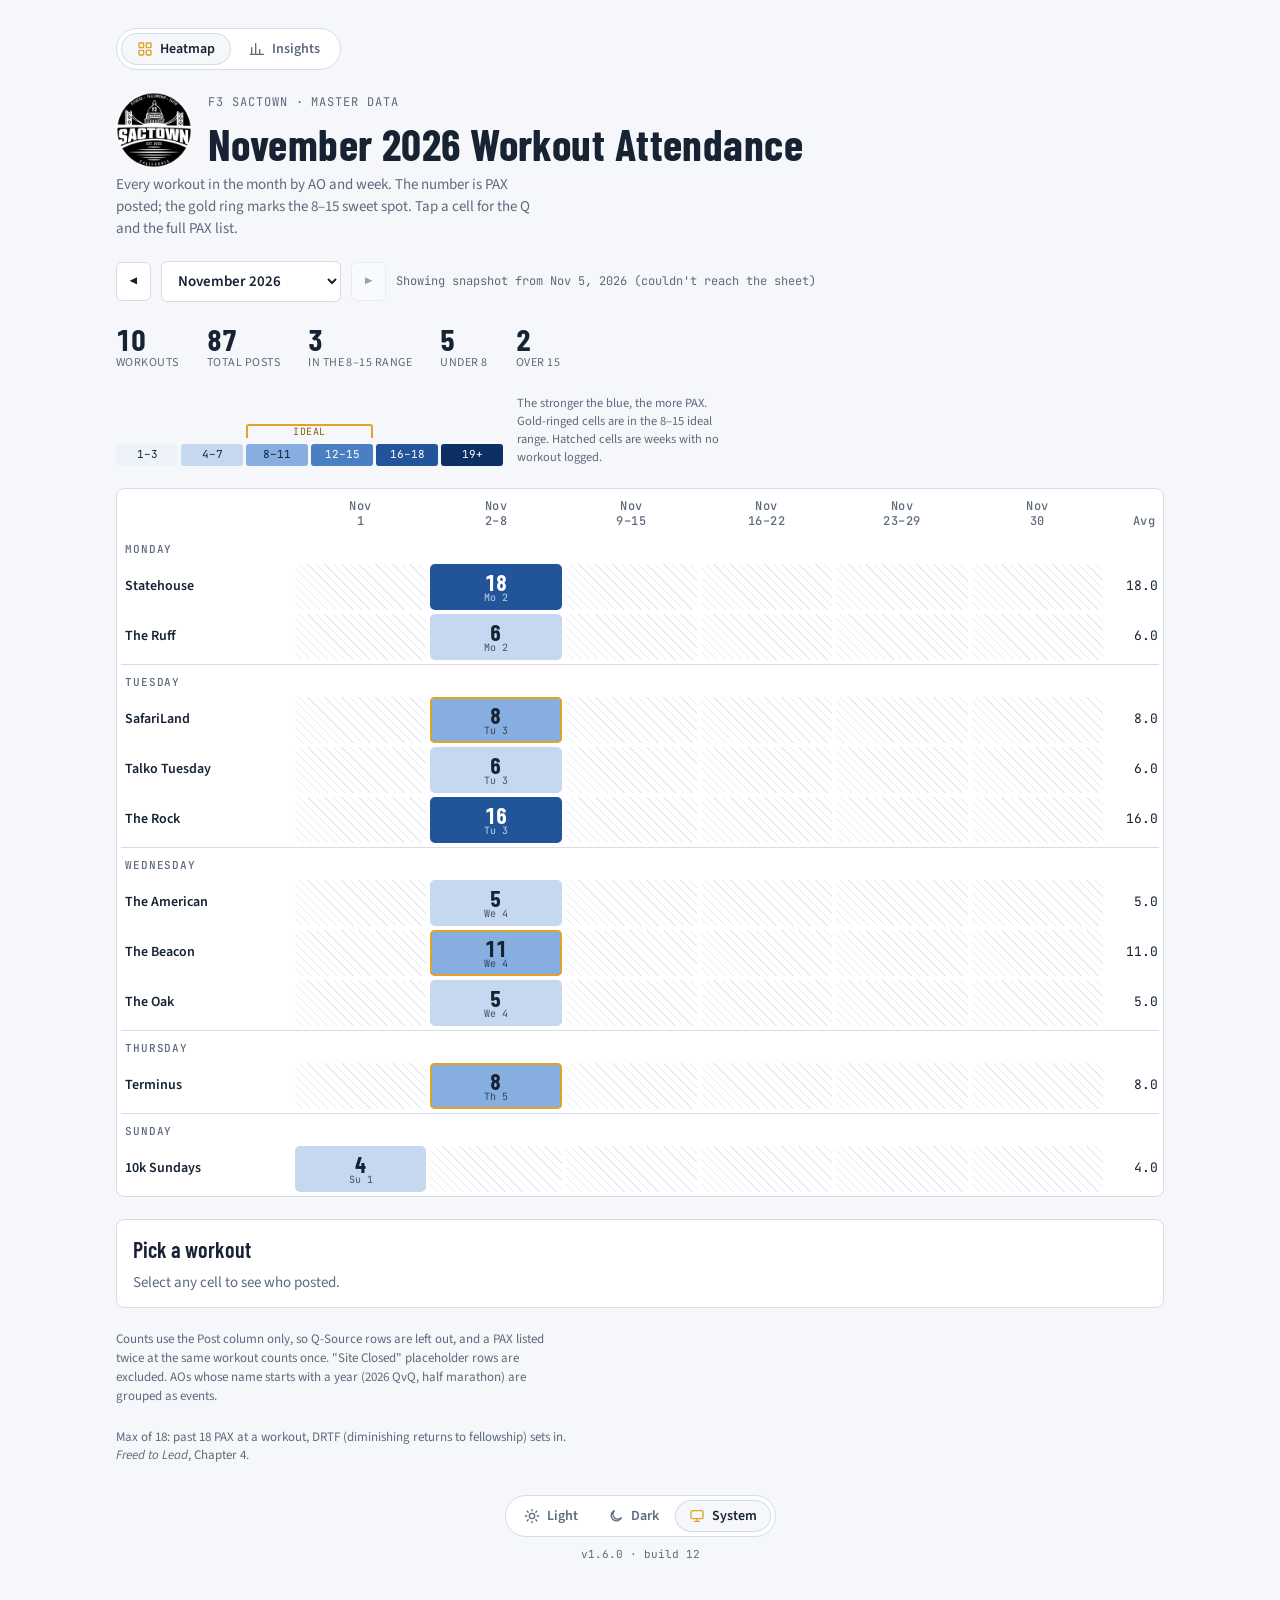
==== commit cd1b88bc: "Add Insights page and split shared code into data.js, site.css, site.js (v1.6.0, build 12) Co-Author" ====
--- a/index.html
+++ b/index.html
@@ -12,56 +12,9 @@
 <script>try{const t=localStorage.getItem("hm-theme");if(t==="light"||t==="dark")document.documentElement.dataset.theme=t}catch(e){}</script>
 <link rel="preconnect" href="https://fonts.googleapis.com">
 <link rel="stylesheet" href="https://fonts.googleapis.com/css2?family=Barlow+Condensed:wght@600;700&family=Source+Sans+3:wght@400;600&family=JetBrains+Mono:wght@500&display=swap">
+<link rel="stylesheet" href="site.css">
 <style>
-*{box-sizing:border-box}body{margin:0}
-
 /* Layout: one row per AO grouped by day of week, one column per Mon–Sun week of the chosen month */
-:root{
-  --bg:#f5f7fa; --surface:#ffffff; --ink:#172233; --muted:#5d6a7d; --line:#d6dde8;
-  --h1:#eef3fa; --h2:#c6d8ef; --h3:#86aee0; --h4:#4a7fc4; --h5:#22549a; --h6:#0e2f63;
-  --t1:#172233; --t2:#172233; --t3:#172233; --t4:#ffffff; --t5:#ffffff; --t6:#ffffff;
-  --ideal:#e0a227; --ideal-ink:#8a5f0b;
-  --display:"Barlow Condensed","Arial Narrow",system-ui,sans-serif;
-  --body:"Source Sans 3",system-ui,-apple-system,"Segoe UI",sans-serif;
-  --mono:"JetBrains Mono",ui-monospace,Menlo,monospace;
-  color-scheme:light;
-}
-/* Dark theme: the heat ramp runs dim to bright so busy workouts still stand out */
-@media (prefers-color-scheme:dark){:root:not([data-theme="light"]){
-  --bg:#0f1520; --surface:#171f2d; --ink:#e6ecf5; --muted:#93a1b5; --line:#2b3649;
-  --h1:#1f2b3f; --h2:#27416b; --h3:#2f5f9f; --h4:#4a86d2; --h5:#8ab5ec; --h6:#d2e3f9;
-  --t1:#e6ecf5; --t2:#e6ecf5; --t3:#ffffff; --t4:#ffffff; --t5:#0e1a2e; --t6:#0e1a2e;
-  --ideal:#e8b03a; --ideal-ink:#e8b84a;
-  color-scheme:dark;
-}}
-:root[data-theme="dark"]{
-  --bg:#0f1520; --surface:#171f2d; --ink:#e6ecf5; --muted:#93a1b5; --line:#2b3649;
-  --h1:#1f2b3f; --h2:#27416b; --h3:#2f5f9f; --h4:#4a86d2; --h5:#8ab5ec; --h6:#d2e3f9;
-  --t1:#e6ecf5; --t2:#e6ecf5; --t3:#ffffff; --t4:#ffffff; --t5:#0e1a2e; --t6:#0e1a2e;
-  --ideal:#e8b03a; --ideal-ink:#e8b84a;
-  color-scheme:dark;
-}
-body{background:var(--bg);color:var(--ink);font-family:var(--body);font-size:15px;line-height:1.45}
-.wrap{max-width:1080px;margin:0 auto;padding-block:28px 48px;padding-left:max(16px,env(safe-area-inset-left,0px));padding-right:max(16px,env(safe-area-inset-right,0px));display:grid;gap:22px}
-header{display:grid;grid-template-columns:auto 1fr;column-gap:16px;row-gap:6px;align-items:center}
-.brand{grid-row:1 / span 2;display:block;line-height:0;border-radius:50%}
-.brand img{width:76px;height:76px;display:block}
-.brand:focus-visible{outline:2px solid var(--ink);outline-offset:3px}
-header .lede{grid-column:1 / -1}
-@media (max-width:600px){.brand img{width:56px;height:56px}header{column-gap:12px}}
-.eyebrow{font-family:var(--mono);font-size:12px;letter-spacing:.08em;text-transform:uppercase;color:var(--muted)}
-h1{font-family:var(--display);font-weight:700;font-size:clamp(30px,5vw,44px);line-height:1;margin:0;text-wrap:balance;letter-spacing:.01em}
-.lede{margin:0;color:var(--muted);max-width:62ch}
-.controls{display:flex;flex-wrap:wrap;align-items:center;gap:10px}
-.controls button,.controls select{font:600 15px var(--body);color:var(--ink);background:var(--surface);border:1px solid var(--line);border-radius:6px;padding:8px 12px;cursor:pointer}
-.controls select{min-width:180px}
-.controls button:focus-visible,.controls select:focus-visible{outline:2px solid var(--ink);outline-offset:2px}
-.controls button:disabled{opacity:.4;cursor:default}
-.source{font-size:12px;color:var(--muted);font-family:var(--mono)}
-.stats{display:flex;flex-wrap:wrap;gap:10px 28px}
-.stat{display:grid}
-.stat b{font-family:var(--display);font-size:30px;line-height:1;font-variant-numeric:tabular-nums}
-.stat span{font-size:12px;color:var(--muted);letter-spacing:.04em;text-transform:uppercase}
 .legend{display:flex;align-items:flex-end;gap:14px;flex-wrap:wrap}
 .ramp{display:grid;grid-template-columns:repeat(6,minmax(44px,62px));gap:3px;position:relative;padding-top:20px}
 .ramp div{height:22px;border-radius:3px;display:grid;place-items:center;font-family:var(--mono);font-size:11px}
@@ -102,21 +55,6 @@
   td.c .d{font-size:9px;letter-spacing:-.02em}
   td.avg{font-size:11px;padding-left:2px}
 }
-.empty{padding:28px;text-align:center;color:var(--muted)}
-.detail{background:var(--surface);border:1px solid var(--line);border-radius:8px;padding:14px 16px;display:grid;gap:6px;min-height:64px}
-.detail h2{font-family:var(--display);font-size:22px;margin:0;font-weight:600}
-.detail p{margin:0;color:var(--muted)}
-.notes.version{font-family:var(--mono);font-size:11px}
-footer.foot{display:grid;justify-items:center;gap:10px;padding-top:8px}
-footer.foot .notes.version{text-align:center}
-.theme{display:inline-flex;gap:2px;padding:4px;border:1px solid var(--line);border-radius:999px;background:var(--surface)}
-.theme button{all:unset;cursor:pointer;display:inline-flex;align-items:center;gap:7px;padding:6px 14px;border-radius:999px;font:600 14px var(--body);color:var(--muted)}
-.theme button svg{width:16px;height:16px;flex:none}
-.theme button:hover{color:var(--ink)}
-.theme button[aria-checked="true"]{background:var(--bg);color:var(--ink);box-shadow:inset 0 0 0 1px var(--line)}
-.theme button[aria-checked="true"] svg{color:var(--ideal)}
-.theme button:focus-visible{outline:2px solid var(--ink);outline-offset:2px}
-.notes{font-size:13px;color:var(--muted);margin:0;max-width:75ch}
 @media (prefers-reduced-motion:no-preference){td.c button{transition:transform .12s}td.c button:hover{transform:scale(1.06)}}
 </style>
 </head>
@@ -124,6 +62,10 @@
 
 
 <div class="wrap">
+  <nav class="tabs" aria-label="Pages">
+    <a href="./" aria-current="page"><svg viewBox="0 0 24 24" fill="none" stroke="currentColor" stroke-width="2" stroke-linejoin="round" aria-hidden="true"><rect x="3" y="3" width="7" height="7" rx="1"/><rect x="14" y="3" width="7" height="7" rx="1"/><rect x="3" y="14" width="7" height="7" rx="1"/><rect x="14" y="14" width="7" height="7" rx="1"/></svg>Heatmap</a>
+    <a href="insights.html"><svg viewBox="0 0 24 24" fill="none" stroke="currentColor" stroke-width="2" stroke-linecap="round" aria-hidden="true"><path d="M4 20V10M10 20V4M16 20v-7M22 20H2"/></svg>Insights</a>
+  </nav>
   <header>
     <a class="brand" href="https://f3sactown.com/" aria-label="F3 SacTown home"><img src="icons/icon-192.png" alt="F3 SacTown logo" width="76" height="76"></a>
     <div class="eyebrow">F3 SacTown · Master Data</div>
@@ -151,77 +93,13 @@
 
   <p class="notes">Counts use the Post column only, so Q-Source rows are left out, and a PAX listed twice at the same workout counts once. "Site Closed" placeholder rows are excluded. AOs whose name starts with a year (2026 QvQ, half marathon) are grouped as events.</p>
   <p class="notes">Max of 18: past 18 PAX at a workout, DRTF (diminishing returns to fellowship) sets in. <cite>Freed to Lead</cite>, Chapter 4.</p>
-  <footer class="foot">
-    <div class="theme" id="theme" role="radiogroup" aria-label="Color theme">
-      <button type="button" role="radio" data-theme="light" aria-checked="false"><svg viewBox="0 0 24 24" fill="none" stroke="currentColor" stroke-width="2" stroke-linecap="round" aria-hidden="true"><circle cx="12" cy="12" r="4"/><path d="M12 2v2M12 20v2M4.9 4.9l1.4 1.4M17.7 17.7l1.4 1.4M2 12h2M20 12h2M4.9 19.1l1.4-1.4M17.7 6.3l1.4-1.4"/></svg>Light</button>
-      <button type="button" role="radio" data-theme="dark" aria-checked="false"><svg viewBox="0 0 24 24" fill="none" stroke="currentColor" stroke-width="2" stroke-linecap="round" stroke-linejoin="round" aria-hidden="true"><path d="M20 14.5A8 8 0 1 1 9.5 4a6.5 6.5 0 0 0 10.5 10.5z"/></svg>Dark</button>
-      <button type="button" role="radio" data-theme="system" aria-checked="false"><svg viewBox="0 0 24 24" fill="none" stroke="currentColor" stroke-width="2" stroke-linecap="round" stroke-linejoin="round" aria-hidden="true"><rect x="3" y="4" width="18" height="12" rx="2"/><path d="M8 20h8M12 16v4"/></svg>System</button>
-    </div>
-    <p class="notes version" id="version"></p>
-  </footer>
+  <footer class="foot" id="foot"></footer>
 </div>
 
+<script src="data.js"></script>
+<script src="site.js"></script>
 <script>
-// ---- Settings ----------------------------------------------------------
-const APP_VERSION = "1.5.0";
-const APP_BUILD = 11;
-// The page reads the Master Data tab live. If this ever stops loading, use
-// File > Share > Publish to web > Master Data > CSV in Google Sheets and
-// paste that link here instead.
-const SHEET_CSV_URL = "https://docs.google.com/spreadsheets/d/1_R4F0syR4m7eBen4j92PJCFeGrxEvNrbrL7LxFG46So/gviz/tq?tqx=out:csv&sheet=Master%20Data";
-const SNAPSHOT_DATE = "Nov 5, 2026";
-// Built-in copy of the data: [date, AO, Q, [PAX...]]
-const SNAPSHOT = [["2025-01-01","The American","Scooper",["4X4","Body Shots","Minnow","Mr. Pickles","Pinot","Scooper","Snooki","Zohan"]],["2025-01-01","The Oak","Toupee",["Baby Shark (Dry Creek)","Godfather","Murse","Throwback","Tighty Whities","Tinks","Tips","Toupee"]],["2025-01-02","Camp West","Timberlee (Plumas Lake)",["Animal House","Mr. Pickles","Schwinn","Spirit Fingers (Plumas Lake)","Timberlee (Plumas Lake)","Tonka"]],["2025-01-02","The Burbs","Sherpa",["Maple Squat","Sherpa","Throwback","Zohan"]],["2025-01-02","The River","Fashionista",["Cougar","DQ","Fashionista","Hanna Montana","Minnow","Pinot","Scooper","Snooki","Tighty Whities","Tinks","Toupee"]],["2025-01-03","Ironstride","Spellcheck (Delta)",["Body Shots","Mr. Pickles","Punky B","Scooper","Spellcheck (Delta)","Tonka"]],["2025-01-03","McKinley","Hanna Montana",["Cougar","DQ","Fashionista","Hanna Montana","Made-off","Minnow","Pinot","Spork","Tighty Whities","Tinks","Toto","Toupee"]],["2025-01-04","The Refinery","Cougar",["'88 (Gold Rush)","Body Shots","Cougar","Fashionista","Godfather","Hanna Montana","Made-off","Minnow","Miyagi","Mr. Pickles","Murse","OSHA","Pinot","Rec","Scooper","Throwback","Tinkerbell (Gold Rush)","Tinks","Tips","Tonka","Toupee","Zohan"]],["2025-01-06","Statehouse","Toto",["Body Shots","DQ","Fashionista","Godfather","High Tide","Minnow","Mr. Pickles","OSHA","Pinot","Rec","Roboto (Tulsa)","Schwinn","Throwback","Tonka","Toto","Toupee","Zohan"]],["2025-01-07","The Rock","DQ",["Cougar","DQ","Fashionista","GTL","Hanna Montana","Honeybun","Minnow","Mr. Pickles","Peaches","Pinot","Scooper","Snooki","Spork","Tinks","Tonka","Toupee"]],["2025-01-08","The American","Animal House",["Animal House","Blue","DQ","GTL","Mr. Pickles","Pinot","Punky B","Rec","Scooper","Snooki","Tonka","Zohan"]],["2025-01-08","The Oak","Tinks",["Casper","Cougar","Fashionista","Honeybun","Murse","Tinks","Toupee"]],["2025-01-09","Camp West","Godfather",["Animal House","Godfather","Poppins (Terracotta)","Timberlee (Plumas Lake)","Tonka"]],["2025-01-09","The Burbs","Godfather",["Godfather","High Tide","Mr. Pickles","Sherpa","Throwback","Toto","Toupee","Zohan"]],["2025-01-09","The River","Snooki",["Fashionista","Hanna Montana","Schwinn","Snooki","Tinks","Toupee"]],["2025-01-10","Ironstride","Backpack (Asgard)",["Backpack (Asgard)","Casper","Minnow","Punky B","Zohan"]],["2025-01-10","McKinley","Mr. Pickles",["Body Shots","Cougar","Fashionista","GTL","Hanna Montana","Made-off","Mr. Pickles","Pinot","Scooper","Spork","Tonka","Toto","Toupee"]],["2025-01-11","The Refinery","Scooper",["Cougar","Hanna Montana","Mr. Pickles","Murse","Rec","Schwinn","Scooper","Throwback","Tinks","Tips"]],["2025-01-13","Statehouse","Jollibee (Delta)",["Birthdaysuit (Asgard)","Body Shots","Cougar","Fashionista","Godfather","High Tide","Jollibee (Delta)","Mr. Pickles","Peaches","Rec","Saas (Washington DC)","Samsonite (Delta)","Throwback","Tighty Whities","Tinks","Tonka","Toto","Toupee","Zohan"]],["2025-01-14","The Rock","Spork",["Cougar","DQ","Fashionista","Hanna Montana","Mr. Pickles","Scooper","Spork","Tinks","Tonka","Toupee"]],["2025-01-15","The American","Rec",["Body Shots","GTL","Mr. Pickles","Punky B","Rec","Snooki","Zohan"]],["2025-01-15","The Oak","Tinks",["Casper","Fashionista","Honeybun","Tighty Whities","Tinks","Toupee"]],["2025-01-16","Camp West","Mr. Pickles",["Body Shots","Casper","Mr. Pickles","Tonka"]],["2025-01-16","The Burbs","Toto",["10-4","Fajitas (Rubicon)","High Tide","Mr. Pickles","Rec","Sherpa","Tinks","Toto"]],["2025-01-16","The River","Toupee",["DQ","Fashionista","Godfather","Hanna Montana","Pinot","Snooki","Tighty Whities","Tinks","Toupee"]],["2025-01-17","Ironstride","Mr. Pickles",["Body Shots","Casper","Mr. Pickles","Tonka"]],["2025-01-17","McKinley","4X4",["4X4","Cougar","DQ","Fashionista","GTL","Hanna Montana","Made-off","Pinot","Tighty Whities","Toupee"]],["2025-01-18","The Refinery","Mr. Pickles",["Casper","Cougar","Mr. Pickles","Schwinn","Zohan"]],["2025-01-20","Statehouse","Bushy Tale (South Fork)",["4X4","Body Shots","Bushy Tale (South Fork)","Casper","Cougar","Godfather","Hanna Montana","High Tide","Road Rash","Tonka","Toupee","Zohan"]],["2025-01-21","The Rock","Casper",["Body Shots","Casper","Honeybun","Mr. Pickles","Pinot","Road Rash","Scooper","Spork","Tighty Whities","Tonka","Toupee","Zohan"]],["2025-01-22","The American","Mr. Pickles",["Mr. Pickles","Rec","Road Rash","Scooper","Shady Lady","Throwback","Tighty Whities","Tonka","Zohan"]],["2025-01-22","The Oak","Toupee",["Baby Shark (Dry Creek)","Casper","Crews","Godfather","OSHA","Punky B","Toupee"]],["2025-01-23","Camp West","Godfather",["Animal House","Birthdaysuit (Asgard)","Godfather","Tonka"]],["2025-01-23","The Burbs","Maple Squat",["High Tide","Maple Squat","Mr. Pickles","Murse","Sherpa","Throwback","Tinks","Toupee","Zohan"]],["2025-01-23","The River","Rec",["Crews","Hanna Montana","Honeybun","Pinot","Rec","Scooper","Spork","Tighty Whities","Tinks","Toupee"]],["2025-01-24","Ironstride","Scooper",["Casper","Mr. Pickles","Scooper"]],["2025-01-24","McKinley","Godfather",["Animal House","Fashionista","Godfather","Punky B","Tighty Whities","Tonka","Toupee"]],["2025-01-25","Rumble","Godfather",["Casper","Cougar","Fashionista","Godfather"]],["2025-01-25","The Refinery","Hanna Montana",["4X4","Casper","Cougar","Fashionista","Godfather","Hanna Montana","Made-off","Miyagi","Mr. Pickles","Pinot","Quicksand","Trix"]],["2025-01-27","Statehouse","Mr. Pickles",["Birthdaysuit (Asgard)","Casper","Crews","Fashionista","Godfather","High Tide","Mr. Pickles","Pinot","Rec","Scooper","Toto","Toupee","Zohan"]],["2025-01-28","The Rock","Toupee",["Cougar","Crews","Fashionista","Honeybun","Midge (Delta)","Minnow","Mr. Pickles","Pinot","Rec","Scooper","Spork","Tonka","Toupee","Zohan"]],["2025-01-29","The American","Casper",["Body Shots","Casper","Crews","GTL","Mr. Pickles","Pinot","Snooki","Spork","Tonka","Zohan"]],["2025-01-29","The Oak","Minnow",["Baby Shark (Dry Creek)","Cougar","Fashionista","Honeybun","Minnow","OSHA","Punky B","Toupee"]],["2025-01-30","Camp West","Animal House",["Animal House","Body Shots","Crews","Mr. Pickles","Tonka"]],["2025-01-30","The Burbs","Throwback",["Bo (2.0)","Fashionista","Mr. Pickles","Sherpa","Throwback","Toto","Zohan"]],["2025-01-30","The River","Fashionista",["Fashionista","Pinot","Rec","Throwback","Toupee"]],["2025-01-31","Ironstride","Zohan",["Casper","Mr. Pickles","Pinot","Zohan"]],["2025-01-31","McKinley","Toto",["4X4","Animal House","Body Shots","Cougar","Crews","Fashionista","Made-off","Punky B","Scooper","Tonka","Toto","Toupee"]],["2025-02-01","Rumble","Casper",["Body Shots","Casper","Cougar","Ryobi (DR)","Sting","Tonka","Toupee"]],["2025-02-01","The Refinery","4X4",["4X4","Casper","Cougar","Crown Royal","Curfew","Fashionista","Little Foot","Miyagi","Mr. Pickles","Murse","Shady Lady","Tips","Tonka","Toupee"]],["2025-02-03","Statehouse","Toupee",["4X4","Body Shots","Casper","High Tide","Mr. Pickles","Rec","Scooper","Shady Lady","Tighty Whities","Tinks","Toto","Toupee"]],["2025-02-04","The Rock","Mr. Pickles",["Casper","Cougar","Hanna Montana","Mr. Pickles","Pinot","Rec","Scooper","Spork","Tinks","Tonka","Toupee","Udderball"]],["2025-02-05","The American","Snooki",["Made-off","Mr. Pickles","Rec","Scooper","Shady Lady","Snooki","Spork","Tighty Whities","Tonka","Zohan"]],["2025-02-05","The Oak","Toupee",["Casper","Cougar","Fashionista","Honeybun","OSHA","Punky B","Tinks","Toupee"]],["2025-02-06","Camp West","Tonka",["Animal House","Crews","Tonka","Toupee"]],["2025-02-06","The Burbs","Tighty Whities",["Casper","High Tide","Mr. Pickles","Sherpa","Tighty Whities","Tinks","Toto","Zohan"]],["2025-02-06","The River","Godfather",["Fashionista","Godfather","Snooki","Sting","Tinks"]],["2025-02-07","Ironstride","Mr. Pickles",["Animal House","Casper","Crews","High Tide","Mr. Pickles","Punky B","Scooper","Tighty Whities","Tonka","Toto","Zohan"]],["2025-02-07","McKinley","Toupee",["Cougar","Fashionista","Honeybun","Spork","Toupee"]],["2025-02-08","Rumble","Cougar",["Casper","Cougar","Fashionista","Scooper","Sting","Throwback","Tighty Whities","Tinks","Toupee"]],["2025-02-08","The Refinery","Mr. Pickles",["BabyBack","Casper","Cougar","Fashionista","Fiddler","Mr. Pickles","Rec","Scooper","Sting","Throwback","Tinks"]],["2025-02-10","Statehouse","Minnow",["Body Shots","Casper","Crews","Fashionista","Godfather","Honeybun","Minnow","Mr. Pickles","Pinot","Schwinn","Snidely","Tinks","Tonka"]],["2025-02-11","The Rock","Rec",["Casper","Cougar","Fashionista","Godfather","Hanna Montana","Minnow","Mr. Pickles","Pinot","Rec","Scooper","Shady Lady","Tinks","Tonka","Toto","Toupee","Zohan"]],["2025-02-12","The American","Mr. Pickles",["Body Shots","Cougar","Foghorn (Gold Rush)","Made-off","Mr. Pickles","Punky B","Scooper","Snooki","Tinks","Toupee","Zohan"]],["2025-02-12","The Oak","Casper",["Casper","Crews","Fashionista","Godfather","Pinot","Tighty Whities","Tonka"]],["2025-02-13","Camp West","Scooper",["Animal House","Body Shots","Scooper"]],["2025-02-13","The Burbs","Sherpa",["High Tide","Sherpa","Throwback","Zohan"]],["2025-02-13","The River","Tighty Whities",["Casper","Fashionista","Mr. Pickles","Shady Lady","Tighty Whities","Tinks"]],["2025-02-14","Ironstride","Tonka",["Casper","Crews","Fashionista","Punky B","Rec","Tinks","Tonka"]],["2025-02-14","McKinley","Tighty Whities",["Fashionista","Hanna Montana","Mr. Pickles","Pinot","Rec","Tighty Whities","Toto","Zohan"]],["2025-02-15","Rumble","Tinks",["Fashionista","Godfather","Minnow","Mr. Pickles","Rawhide (Delta)","Scooper","Sting","Tighty Whities","Tinks","Tonka"]],["2025-02-15","The Refinery","Hanna Montana",["Fashionista","Godfather","Hanna Montana","Mr. Pickles","Rawhide (Delta)","Scooper","Tinks","Tonka"]],["2025-02-17","Statehouse","Double Shot (Delta)",["Body Shots","Double Shot (Delta)","Fashionista","Hanna Montana","Mr. Pickles","Shady Lady","Tighty Whities","Tinks","Tonka"]],["2025-02-18","The Rock","Casper",["Bass Master (Delta) (2.0)","Casper","Crews","Fashionista","Mr. Pickles","Pinot","Rec","Samsonite (Delta)","Scooper","Shady Lady","Tonka","Toto","Zohan"]],["2025-02-19","The American","Scooper",["Ace In The Hole","Casper","Made-off","Pinot","Punky B","Scooper","Snooki","Tighty Whities","Zohan"]],["2025-02-19","The Oak","Fashionista",["Baby Shark (Dry Creek)","Fashionista","Honeybun","Miyagi","Mr. Pickles","Rec","Tinks"]],["2025-02-20","Camp West","Casper",["Animal House","Body Shots","Casper","Crews","Pinot","Spork","Tighty Whities","Tinks","Tonka","Zohan"]],["2025-02-20","The Burbs","Rec",["Rec","Sherpa","Throwback","Tinks","Tonka","Toto","Zohan"]],["2025-02-20","The River","Hanna Montana",["Fashionista","Hanna Montana","Honeybun","Snooki"]],["2025-02-21","Ironstride","Pinot",["Animal House","Body Shots","Casper","Pinot","Spork","Tonka"]],["2025-02-21","McKinley","Minnow",["4X4","Crews","Fashionista","Hanna Montana","Made-off","Minnow","Scooper","Shady Lady","Toto"]],["2025-02-22","Rumble","Tinks",["Casper","Crews","Fashionista","Murse","Pinot","Spork","Tinks","Tonka"]],["2025-02-22","The Refinery","Pinot",["Casper","Crews","Fashionista","Murse","Pinot","Quicksand","Spork","Tinks","Tonka"]],["2025-02-24","Statehouse","4X4",["4X4","Body Shots","Casper","Fashionista","Mr. Pickles","Peaches","Scooper","Spork","Tighty Whities","Tinks","Tonka"]],["2025-02-25","The Rock","Hanna Montana",["Fashionista","Hanna Montana","Minnow","Pinot","Quicksand","Rec","Shady Lady","Snooki","Spork","Throwback","Tighty Whities","Tinks"]],["2025-02-26","The American","Rec",["Casper","Crews","Fashionista","Made-off","Pinot","Rec","Shady Lady","Snooki","Tinks","Tonka"]],["2025-02-26","The Oak","Baby Shark (Dry Creek)",["Baby Shark (Dry Creek)","Cougar","Scooper","Spork","Tighty Whities"]],["2025-02-27","Camp West","Animal House",["Animal House","Casper","Fashionista","Mr. Pickles","Tonka"]],["2025-02-27","The Burbs","Scooper",["Murse","Pinot","Scooper","Spork","Throwback","Toto","Zohan"]],["2025-02-27","The River","Pinot",["Cougar","Hanna Montana","Miyagi","Pinot","Scooper","Spork","Throwback","Tighty Whities","Tinks","Zohan"]],["2025-02-28","Ironstride","Animal House",["4X4","Animal House","High Tide","Punky B","Tonka"]],["2025-02-28","McKinley","Flamingo (Gold Rush)",["Body Shots","Casper","Cool Runnings (South Fork)","Cougar","Fashionista","Flamingo (Gold Rush)","Made-off","Peaches","Pinot","Quicksand","Scooper","Spork","Spring Mix","Tighty Whities","Tinks"]],["2025-03-01","Rumble","Tighty Whities",["Casper","Cougar","Tighty Whities","Tinks","Zorro"]],["2025-03-01","The Refinery","Cougar",["Casper","Cougar","Quicksand","Tinks"]],["2025-03-03","Statehouse","Zohan",["4X4","Body Shots","Crews","High Tide","Minnow","Peaches","Pinot","Tighty Whities","Timberlee (Plumas Lake)","Tinks","Tonka","Toto","Zohan"]],["2025-03-04","The Rock","Snooki",["Crews","Minnow","Scooper","Shady Lady","Snooki","Spork","Zohan"]],["2025-03-05","The American","Shady Lady",["Body Shots","DQ","GTL","Mr. Pickles","Pinot","Scooper","Shady Lady","Snooki","Tighty Whities","Tonka"]],["2025-03-05","The Oak","Cougar",["Casper","Cougar","Honeybun","Throwback"]],["2025-03-06","Camp West","Tonka",["Animal House","DQ","GTL","Timberlee (Plumas Lake)","Tonka"]],["2025-03-06","The Burbs","Toto",["Maple Squat","Rec","Sherpa","Tinks","Toto"]],["2025-03-06","The River","Fashionista",["Fashionista","Hanna Montana","Shady Lady","Snooki","Tinks"]],["2025-03-07","Ironstride","Pinot",["Animal House","Casper","DQ","Made-off","Pinot","Scooper","Shady Lady","Tonka"]],["2025-03-07","McKinley","Tighty Whities",["Ace In The Hole","Fashionista","Hanna Montana","High Tide","Minnow","Punky B","Tighty Whities","Tinks"]],["2025-03-08","Rumble","Tinks",["Casper","Cougar","Throwback","Tinks"]],["2025-03-08","The Refinery","Throwback",["Casper","Cougar","Pinot","Quicksand","Scooper","Throwback","Tinks"]],["2025-03-10","Statehouse","High Tide",["Body Shots","Cyclops (Asgard)","Fashionista","High Tide","Minnow","Mr. Pickles","Pinot","Snapshot","Throwback","Tinks","Tonka","Toto","Zohan"]],["2025-03-11","The Rock","Fashionista",["Crews","Fashionista","Mr. Pickles","Pinot","Snooki","Spork","Tinks","Tonka"]],["2025-03-12","The American","GTL",["Body Shots","DQ","GTL","Pinot","Rec","Shady Lady","Snooki","Tonka"]],["2025-03-12","The Oak","Minnow",["Baby Shark (Dry Creek)","Casper","Cougar","Fashionista","Minnow","Snapshot","Tinks","Toupee"]],["2025-03-13","Camp West","Timberlee (Plumas Lake)",["Animal House","Body Shots","Casper","Poppins (Terracotta)","Tighty Whities","Timberlee (Plumas Lake)","Tonka"]],["2025-03-13","The Burbs","Zohan",["Mr. Pickles","Sherpa","Tinks","Toto","Zohan"]],["2025-03-13","The River","Scooper",["DQ","Fashionista","Pinot","Scooper","Snooki","Spork","Tinks"]],["2025-03-14","Ironstride","Tonka",["Animal House","Body Shots","Casper","Mr. Pickles","Scooper","Tonka"]],["2025-03-14","McKinley","Toto",["Cougar","Crews","Fashionista","Hanna Montana","High Tide","Pinot","Quicksand","Tighty Whities","Tinks","Toto"]],["2025-03-15","Rumble","Casper",["Casper","Cougar","Fashionista","Honeybun","Tinks","Toupee"]],["2025-03-15","The Refinery","Cougar",["Casper","Cougar","Hanna Montana","Quicksand"]],["2025-03-17","Statehouse","Toto",["Body Shots","Fashionista","Tinks","Toto","Zohan"]],["2025-03-18","The Rock","Spork",["Fashionista","Hanna Montana","Honeybun","Scooper","Spork","Tinks","Tonka"]],["2025-03-19","The American","DQ",["DQ","Made-off","Scooper","Shady Lady","Snooki","Tighty Whities"]],["2025-03-19","The Oak","Casper",["Casper","Cougar","Crews","OSHA","Pinot","Punky B","Tinks","Tonka","Toupee"]],["2025-03-20","Camp West","Poppins (Terracotta)",["Animal House","Casper","Crews","Poppins (Terracotta)","Tonka"]],["2025-03-20","The Burbs","Sherpa",["Godfather","Maple Squat","Sherpa","Throwback"]],["2025-03-20","The River","Snooki",["Fashionista","Mr. Pickles","Pinot","Scooper","Shady Lady","Snooki","Tighty Whities","Tinks"]],["2025-03-21","McKinley","Fashionista",["Casper","Crews","DQ","Fashionista","Hanna Montana","Made-off","Minnow","Punky B","Quicksand","Scooper","Spork","Tighty Whities","Tinks","Tonka","Toupee"]],["2025-03-22","Rumble","Throwback",["Throwback","Tinks"]],["2025-03-22","The Refinery","Rec",["Biscuits","Cougar","DQ","Miyagi","Pretzel","Quicksand","Rec"]],["2025-03-24","Statehouse","Tonka",["'88 (Gold Rush)","4X4","Body Shots","DQ","Fashionista","High Tide","Minnow","Pinot","Tighty Whities","Tinks","Tonka","Toupee"]],["2025-03-25","The Rock","Casper",["Bassmaster (Delta)","Body Shots","Casper","Fashionista","Honeybun","Minnow","Samsonite (Delta)","Scooper","Spork","Tonka","Toto","Toupee","Zohan"]],["2025-03-26","The American","Pinot",["DQ","Pinot","Scooper","Snooki","Tighty Whities","Tinks"]],["2025-03-26","The Oak","Toupee",["Casper","Cougar","Honeybun","Minnow","Miyagi","Punky B","Toupee"]],["2025-03-27","Camp West","'88 (Gold Rush)",["'88 (Gold Rush)","Body Shots","Pinot","Scooper","Tighty Whities","Tinks","Tonka","Yogi"]],["2025-03-27","The Burbs","Fashionista",["Bo (2.0)","Bus Stop","Fashionista","Maple Squat","Mr. Pickles","Sherpa","Throwback","Tinks","Toto","Zohan"]],["2025-03-27","The River","DQ",["Baby Shark (Dry Creek)","DQ","Fashionista","Hanna Montana","Honeybun","Snooki","Toupee"]],["2025-03-28","Ironstride","High Tide",["Body Shots","Casper","High Tide","Pinot","Scooper"]],["2025-03-28","McKinley","Hanna Montana",["4X4","DQ","Hanna Montana","Punky B","Quicksand","Spork","Tighty Whities","Toupee"]],["2025-03-29","Rumble","Scooper",["Body Shots","Casper","Cougar","Fashionista","Honeybun","Minnow","Mr. Pickles","Pinot","Scooper","Snooki","The Spread","Tighty Whities","Tonka","Toupee"]],["2025-03-29","The Refinery","Tighty Whities",["Body Shots","Casper","Cougar","DQ","Fashionista","Minnow","Mr. Pickles","Murse","Pinot","Quicksand","Rec","Scooper","Snooki","The Spread","Tighty Whities","Tips","Tonka"]],["2025-03-31","Statehouse","Peaches",["Body Shots","Fashionista","Godfather","High Tide","Peaches","Scooper","The Spread","Tighty Whities","Tinks","Tonka","Toupee"]],["2025-04-01","The Rock","Snooki",["Cougar","DQ","Fashionista","Honeybun","Pinot","Scooper","Snooki","Spork","Tinks","Toto","Toupee"]],["2025-04-02","The American","Made-off",["4X4","Body Shots","DQ","Made-off","Mr. Pickles","Pinot","Scooper","Snooki"]],["2025-04-02","The Oak","Cougar",["Baby Shark (Dry Creek)","Cougar","Fashionista","Honeybun","Minnow","Throwback","Toupee"]],["2025-04-03","Camp West","Minnow",["Animal House","Minnow","Pinot","Snooki","Tonka"]],["2025-04-03","The Burbs","Zohan",["Bo (2.0)","Fashionista","Schwinn","Sherpa","Zohan"]],["2025-04-03","The River","Tinks",["Fashionista","Throwback","Tinks"]],["2025-04-04","Ironstride","Body Shots",["Body Shots","Casper","Scooper","Tonka"]],["2025-04-04","McKinley","Pinot",["4X4","Fashionista","Made-off","Pinot","Punky B","Rec","Spork","Tighty Whities","Toupee"]],["2025-04-05","Rumble","Tinks",["Fashionista","Godfather","Tenderz (Rubicon)","Tinks"]],["2025-04-05","The Refinery","Snooki",["Cougar","Godfather","Quicksand","Schwinn","Snidely","Snooki"]],["2025-04-07","Statehouse","'88 (Gold Rush)",["'88 (Gold Rush)","4X4","Birthdaysuit (Asgard)","Body Shots","Fashionista","Godfather","Pinot","Tighty Whities","Tinks","Toupee"]],["2025-04-08","The Rock","Pinot",["Casper","Cougar","Fashionista","Pinot","Scooper","Snooki","Spork","Toupee"]],["2025-04-09","The American","Snooki",["Pinot","Rec","Scooper","Snooki","Tighty Whities"]],["2025-04-09","The Oak","Cougar",["Cougar","Fashionista","Honeybun","Miyagi","Tinks","Toupee"]],["2025-04-10","Camp West","Honeybun",["Animal House","Honeybun","Minnow"]],["2025-04-10","The Burbs","Fashionista",["Fashionista","Mr. Pickles","Sherpa","Tinks","Toto"]],["2025-04-10","The River","Baby Shark (Dry Creek)",["Baby Shark (Dry Creek)","Fashionista","Snooki","Spork","Tighty Whities","Tinks","Toupee"]],["2025-04-11","Ironstride","DQ",["DQ","Scooper"]],["2025-04-11","McKinley","4X4",["4X4","Animal House","Casper","Fashionista","Hanna Montana","Made-off","Pinot","Punky B","Road Rash","Tighty Whities","Tinks","Toupee"]],["2025-04-12","Rumble","Honeybun",["Cougar","DQ","Fashionista","Godfather","Honeybun","Mr. Pickles","Tighty Whities","Tinks"]],["2025-04-12","The Refinery","Tighty Whities",["Cougar","DQ","Fashionista","Honeybun","Mr. Pickles","Payload (Rubicon)","Pinot","Road Rash","Tighty Whities","Tinks"]],["2025-04-14","Statehouse","4X4",["4X4","Body Shots","Cabbage Patch (Delta)","DQ","PacRat","Pinot","Precious","Scooper","Tinks"]],["2025-04-15","The Rock","Tinks",["Body Shots","Minnow","Scooper","Spork","Tinks"]],["2025-04-16","The American","Zohan",["Made-off","Rec","Scooper","Waxie","Zohan"]],["2025-04-16","The Oak","Tinks",["Cougar","Honeybun","Minnow","Punky B","Tinks","Toupee"]],["2025-04-17","Camp West","Animal House",["Animal House","Birthdaysuit (Asgard)","Red Ryder","Timberlee (Plumas Lake)","Toupee"]],["2025-04-17","The Burbs","Rec",["Honeybun","Miyagi","Rec","Throwback","Zohan"]],["2025-04-17","The River","Body Shots",["Body Shots","Fashionista","Godfather","Tinks"]],["2025-04-18","Ironstride","4X4",["4X4","High Tide"]],["2025-04-18","McKinley","Hanna Montana",["4X4","Cougar","Fashionista","Hanna Montana","High Tide","Minnow","Punky B","Spork","Tighty Whities","Tinks","Toupee","Waxie"]],["2025-04-19","Rumble","Godfather",["Casper","Cougar","Fashionista","Godfather","Tinks"]],["2025-04-19","The Refinery","Cougar",["Casper","Cougar","Fashionista","Tinks"]],["2025-04-21","Statehouse","Timberlee (Plumas Lake)",["4X4","Casper","Cougar","Fashionista","Godfather","High Tide","Scooper","Tighty Whities","Timberlee (Plumas Lake)","Tinks","Waxie"]],["2025-04-22","The Rock","Hanna Montana",["Cougar","Fashionista","Hanna Montana","Honeybun","Made-off","Scooper","Timberlee (Plumas Lake)","Tinks","Toto","Waxie","Zohan"]],["2025-04-23","The American","Tighty Whities",["Scooper","Snooki","Tighty Whities"]],["2025-04-23","The Oak","Fashionista",["Casper","Cougar","Fashionista","Honeybun","Waxie"]],["2025-04-24","Camp West","Tonka",["Casper","Tonka","Waxie"]],["2025-04-24","The Burbs","Toto",["Godfather","Sherpa","Throwback","Toto","Zohan"]],["2025-04-24","The River","Snooki",["Fashionista","Honeybun","Pinot","Scooper","Snooki","Tinks","Toupee"]],["2025-04-25","Ironstride","High Tide",["Casper","High Tide","Made-off","Scooper"]],["2025-04-25","McKinley","Pinot",["Cougar","Mr. Pickles","Pinot","Tinks","Toupee","Waxie"]],["2025-04-26","Rumble","Tighty Whities",["Casper","Cougar","Pinot","Scooper","Tighty Whities","Tinks","Toupee","Waxie"]],["2025-04-26","The Refinery","Miyagi",["Casper","Cougar","Miyagi","Murse","Peaches","Pinot","Quicksand","Scooper","Toupee","Waxie"]],["2025-04-28","Statehouse","Casper",["4X4","Body Shots","Casper","Honeybun","Mr. Pickles","Pinot","Poppins (Terracotta)","Tinks","Toupee","Waxie"]],["2025-04-29","The Rock","Casper",["4X4","Bassmaster (Delta)","Casper","Samsonite (Delta)","Scooper","Spork","Tinks","Toto","Toupee","Waxie","Zohan"]],["2025-04-30","The American","Scooper",["Made-off","Scooper","Snooki","Waxie"]],["2025-04-30","The Oak","Casper",["Backpack (Asgard)","Casper","Cougar","Honeybun","Minnow","OSHA","Toto","Toupee"]],["2025-05-01","The Burbs","Godfather",["Godfather","Sherpa","Throwback","Tinks","Toto","Zohan"]],["2025-05-01","The River","Spork",["GTL","Godfather","Hanna Montana","Honeybun","Minnow","OSHA","Snooki","Spork","Tinks"]],["2025-05-02","McKinley","Minnow",["4X4","Casper","DQ","Fashionista","Minnow","Pinot","Rec","Toupee","Waxie"]],["2025-05-03","Rumble","Casper",["Casper","Cougar","Fashionista","Throwback","Tinks","Waxie"]],["2025-05-03","The Refinery","Fashionista",["Casper","Cougar","Fashionista","Mr. Pickles","Quicksand","Schwinn","Snooki","Throwback","Tinks","Trailhead","Waxie"]],["2025-05-05","Statehouse","Honeybun",["4X4","Body Shots","Casper","DQ","Fashionista","Godfather","Honeybun","Schwinn","Throwback","Tighty Whities","Tinks","Waxie"]],["2025-05-06","The Rock","Cougar",["Cougar","DQ","Fashionista","Hanna Montana","Honeybun","Pinot","Quicksand","Scooper","Snooki","Spork","Tinks","Toto","Waxie"]],["2025-05-07","The American","DQ",["Blue","DQ","Made-off","Snooki"]],["2025-05-07","The Oak","Waxie",["Body Shots","Casper","Cougar","Fashionista","Honeybun","Minnow","Throwback","Tinks","Waxie"]],["2025-05-08","Camp West","Casper",["Casper","Pinot","Tighty Whities","Tinks","Waxie"]],["2025-05-08","The Burbs","Throwback",["Sherpa","Throwback","Toto","Zohan"]],["2025-05-08","The River","Minnow",["DQ","Fashionista","Godfather","Minnow","Scooper","Snooki"]],["2025-05-09","Ironstride","Casper",["Casper","Scooper","Waxie"]],["2025-05-09","McKinley","4X4",["4X4","Fashionista","Minnow","Pinot","Punky B","Quicksand","Tinks"]],["2025-05-10","Rumble","Toupee",["Body Shots","Throwback","Toupee","Waxie"]],["2025-05-10","The Refinery","Quicksand",["4X4","Body Shots","Cougar","Hanna Montana","Pinot","Quicksand","Throwback","Trailhead","Waxie"]],["2025-05-12","Statehouse","Waxie",["4X4","Body Shots","Casper","DQ","Fashionista","Godfather","Mr. Pickles","Rec","Scooper","Throwback","Tinks","Waxie"]],["2025-05-13","The Rock","Scooper",["Cougar","DQ","Godfather","Hanna Montana","Pinot","Scooper","Snooki","Spork","Tinks","Toto","Waxie"]],["2025-05-14","The American","Body Shots",["Blue","Body Shots","DQ","Made-off","Rec","Scooper","Snooki"]],["2025-05-14","The Oak","Yoshi (Asgard)",["Casper","Cougar","Godfather","Honeybun","Minnow","Pinot","Punky B","Throwback","Tighty Whities","Tinks","Waxie","Wrap Sheet","Yoshi (Asgard)"]],["2025-05-15","Camp West","Godfather",["Casper","Godfather","Timberlee (Plumas Lake)","Waxie"]],["2025-05-15","The Burbs","Mr. Pickles",["Mr. Pickles","Rec","Sherpa","Throwback","Toto","Waxie","Zohan"]],["2025-05-15","The River","Snooki",["Babe","Fashionista","Pinot","Snooki","Throwback","Tighty Whities","Toupee"]],["2025-05-16","Ironstride","Fashionista",["Babe","Casper","Fashionista","Pinot","Scooper","Waxie"]],["2025-05-16","McKinley","Minnow",["Body Shots","Cougar","Minnow","Mr. Pickles","Punky B","Tinks"]],["2025-05-17","Rumble","Murse",["Cougar","Mr. Pickles","Murse","Pinot","Scooper","Tighty Whities","Tinks","Tips"]],["2025-05-17","The Refinery","Tighty Whities",["4X4","Body Shots","Cougar","Godfather","Mr. Pickles","Pinot","Scooper","Tighty Whities","Tinks","Trailhead"]],["2025-05-19","Statehouse","Poppins (Terracotta)",["Body Shots","Casper","Fashionista","Neo","Pinot","Poppins (Terracotta)","Tighty Whities","Tinks","Waxie"]],["2025-05-20","The Rock","Snooki",["Casper","Cougar","DQ","Fashionista","Godfather","Honeybun","Mr. Pickles","Pinot","Quicksand","Rec","Scooper","Snooki","Spork","Tinks","Toupee","Waxie"]],["2025-05-21","The American","Rec",["DQ","Mr. Pickles","Pinot","Rec","Scooper","Snooki","Spork"]],["2025-05-21","The Oak","Cougar",["Cougar","Fashionista","Honeybun","Minnow","OSHA","Punky B","Tighty Whities","Toupee","Waxie"]],["2025-05-22","Camp West","Waxie",["Animal House","Body Shots","Casper","DQ","Pinot","Thunder Pants","Waxie"]],["2025-05-22","The Burbs","Sherpa",["Sherpa","Throwback","Toto"]],["2025-05-22","The River","Fashionista",["Fashionista","Godfather","Hanna Montana","Honeybun","Minnow","Snooki","Tighty Whities","Toupee"]],["2025-05-23","Ironstride","Honeybun",["Casper","Fashionista","Honeybun","Mr. Clown","Mr. Pickles","Punky B","Waxie"]],["2025-05-23","McKinley","Toupee",["4X4","Ace In The Hole","Hanna Montana","Minnow","Quicksand","Thunder Pants","Tighty Whities","Toupee"]],["2025-05-24","Rumble","Waxie",["Godfather","Honeybun","Mr. Pickles","Waxie"]],["2025-05-24","The Refinery","Fashionista",["Cougar","Fashionista","Godfather","Waxie"]],["2025-05-26","Statehouse","4X4",["4X4","Crown Royal","Fashionista","Honeybun","Little Foot","Quicksand","Shake Weight","Thunder Pants","Toupee","Waxie"]],["2025-05-27","The Rock","Casper",["4X4","Casper","DQ","Fashionista","GTL","Godfather","Honeybun","Minnow","Pinot","Rec","Snooki","Spork","Tinks","Toto","Toupee","Waxie","Zohan"]],["2025-05-28","The American","GTL",["Blue","GTL","Pinot","Punky B","Scooper","Snooki"]],["2025-05-28","The Oak","Fashionista",["Casper","Cougar","Fashionista","Honeybun","Tinks","Waxie"]],["2025-05-29","Camp West","Thunder Pants",["Birthdaysuit (Asgard)","Casper","Scooper","Thunder Pants","Timberlee (Plumas Lake)"]],["2025-05-29","The Burbs","Toto",["Godfather","Sherpa","Toto","Zohan"]],["2025-05-29","The River","Waxie",["Blackout","Body Shots","Fashionista","Flo","Godfather","Hanna Montana","Minnow","Pinot","Rec","Six Inch","Snooki","Tinks","Toupee","Waxie"]],["2025-05-30","Ironstride","Waxie",["Animal House","Casper","Pinot","Punky B","Scooper","Tinks","Waxie"]],["2025-05-30","McKinley","Hanna Montana",["Cougar","Fashionista","Hanna Montana","Spork","Toupee"]],["2025-05-31","Rumble","Toupee",["Godfather","Pinot","Toupee","Waxie"]],["2025-05-31","The Refinery","Pinot",["Body Shots","Cougar","Godfather","Mr. Pickles","Murse","Pinot","Toupee","Waxie"]],["2025-06-02","Statehouse","Tinks",["Body Shots","Casper","DQ","Fashionista","Godfather","Pinot","Rec","Tinks","Toupee","Waxie"]],["2025-06-03","The Rock","Pinot",["Cartman","Casper","Cougar","Crews","DQ","Fashionista","GTL","High Tide","Mr. Pickles","Pinot","Schwinn","Scooper","Spork","Toto","Toupee","Waxie"]],["2025-06-04","The American","Snooki",["Blue","Body Shots","Casper","DQ","Pinot","Punky B","Scooper","Snooki","Spork","Waxie"]],["2025-06-04","The Oak","Toupee",["Cougar","OSHA","Toupee"]],["2025-06-05","Camp West","Timberlee (Plumas Lake)",["Animal House","Birthdaysuit (Asgard)","Godfather","Paw Patrol","Timberlee (Plumas Lake)","Waxie"]],["2025-06-05","The Burbs","Zohan",["Maple Squat","Sherpa","Zohan"]],["2025-06-05","The River","Hanna Montana",["Babe","Blackout","Fashionista","Flo","Hanna Montana","Schwinn","Snooki","Tinks","Toupee"]],["2025-06-06","Ironstride","Pinot",["Babe","Casper","High Tide","Mr. Pickles","Pinot","Thunder Pants"]],["2025-06-06","McKinley","Spork",["DQ","Fashionista","Godfather","Hanna Montana","Punky B","Spork","Toupee","Waxie"]],["2025-06-07","Rumble","Scooper",["Minnow","Pinot","Scooper","Tinks"]],["2025-06-07","The Refinery","Murse",["Cougar","DQ","Hanna Montana","Minnow","Murse","Pinot","Quicksand","Rec","Schwinn","Scooper","Tinks"]],["2025-06-09","Statehouse","Godfather",["Birthdaysuit (Asgard)","Body Shots","Godfather","High Tide","Minnow","Pinot","Thunder Pants","Tighty Whities","Tinks","Waxie"]],["2025-06-10","The Rock","Scooper",["Body Shots","Cougar","DQ","Fashionista","GTL","Godfather","Hanna Montana","Honeybun","Pinot","Rec","Scooper","Snooki","Waxie"]],["2025-06-11","The American","Snooki",["DQ","Pinot","Punky B","Scooper","Snooki"]],["2025-06-11","The Oak","Cougar",["Casper","Cougar","Honeybun"]],["2025-06-12","Camp West","High Tide",["Body Shots","Casper","High Tide","Paw Patrol","Thunder Pants","Waxie"]],["2025-06-12","The Burbs","Throwback",["Godfather","Rec","Sherpa","Throwback","Zohan"]],["2025-06-12","The River","Rec",["Babe","Blackout","Fashionista","GTL","Minnow","Mr. Pickles","Pinot","Rec","Scooper","Six Inch","Snooki","Tighty Whities"]],["2025-06-13","McKinley","Tinks",["Animal House","Babe","Body Shots","Casper","Cougar","Fashionista","GTL","Godfather","Hanna Montana","Honeybun","Made-off","Minnow","Pinot","Pooka (Anaheim)","Punky B","Scooper","Tighty Whities","Tinks","Toupee"]],["2025-06-14","Rumble","Body Shots",["Body Shots","Godfather"]],["2025-06-14","The Refinery","Godfather",["Cougar","Godfather","Mr. Pickles","Quicksand","Tighty Whities"]],["2025-06-16","Statehouse","Casper",["Body Shots","Casper","DQ","Fashionista","Godfather","High Tide","Pinot","Scooper","Tighty Whities","Tinks","Toupee"]],["2025-06-17","The Rock","Fashionista",["Babe","Blackout","Body Shots","Bushy Tale (South Fork)","Casper","DQ","Fashionista","Flo","Godfather","Honeybun","Midge (Delta)","Minnow","Pinot","Poppins (Terracotta)","Rawhide (Delta)","Scooper","Spork","Tighty Whities","Tinks","Toupee","Waxie"]],["2025-06-18","The American","DQ",["Babe","DQ","Made-off","Punky B","Scooper"]],["2025-06-18","The Oak","Toupee",["Casper","Cougar","Minnow","Pinot","Toupee","Waxie"]],["2025-06-19","Camp West","Waxie",["Birthdaysuit (Asgard)","Paw Patrol","Waxie"]],["2025-06-19","The Burbs","Zohan",["Maple Squat","Sherpa","Throwback","Toto","Zohan"]],["2025-06-19","The River","Scooper",["Babe","Blackout","Body Shots","Casper","Cougar","Fashionista","Flo","GTL","Godfather","Hanna Montana","Minnow","Mr. Pickles","Pinot","Rawhide (Delta)","Scooper","Spork","Tighty Whities","Tinks","Toupee"]],["2025-06-20","McKinley","Punky B",["4X4","Babe","Casper","Cougar","Fashionista","GTL","Hanna Montana","High Tide","Punky B","Quicksand","Road Rash","Spork","Tighty Whities","Tinks","Toupee"]],["2025-06-21","Rumble","Babe",["Babe","Godfather","Pamela","Tinks"]],["2025-06-21","The Refinery","Cougar",["Cougar","Godfather","Mowgli","Pinot","Pippy (Delta)","Tinks"]],["2025-06-23","Statehouse","4X4",["4X4","Birthdaysuit (Asgard)","Body Shots","Cool Runnings (South Fork)","DQ","Double Decker","Fashionista","Minnow","Pick\u2018em","Pinot","Schwinn","Scooper","Spring Mix","The Spread","Toupee","Waxie"]],["2025-06-24","The Rock","Sherpa",["Casper","DQ","Fashionista","Flo","Gene Pool (Suncoast)","Godfather","Hanna Montana","Honeybun","Made-off","Pinot","Rec","Scooper","Sherpa","Spork","Tinks","Toto","Toupee","Waxie","Zohan"]],["2025-06-25","The American","Pinot",["Blue","Casper","DQ","Fashionista","GTL","Godfather","Honeybun","Made-off","Minnow","Miyagi","Mr. Pickles","Pinot","Punky B","Rec","Scooper","Snooki","Spork","Tighty Whities","Tinks","Toto","Toupee","Waxie"]],["2025-06-26","Camp West","Waxie",["Animal House","Birthdaysuit (Asgard)","Body Shots","Casper","Godfather","Schwinn","Scooper","Tighty Whities","Timberlee (Plumas Lake)","Tinks","Waxie"]],["2025-06-26","The Burbs","Toto",["Sherpa","Throwback","Toto","Zohan"]],["2025-06-26","The River","Snooki",["Blackout","Fashionista","Flo","GTL","Hanna Montana","Minnow","Six Inch","Snooki","Toupee"]],["2025-06-27","Ironstride","DQ",["Casper","DQ","Mr. Pickles","Punky B","Scooper","Waxie"]],["2025-06-27","McKinley","Quicksand",["4X4","Quicksand","Tighty Whities","Toupee"]],["2025-06-28","Rumble","Toupee",["Mr. Pickles","Toupee","Waxie"]],["2025-06-28","The Refinery","Babe",["8 Mile","Babe","Cougar","Mr. Pickles","Pamela","Waxie"]],["2025-06-30","Statehouse","Toupee",["4X4","Babe","Birthdaysuit (Asgard)","Body Shots","Casper","Cougar","DQ","Fashionista","Tinks","Toupee"]],["2025-07-01","The Rock","Hanna Montana",["Babe","DQ","Fashionista","Godfather","Hanna Montana","Honeybun","Scooper","Spork","Tinks","Toupee"]],["2025-07-02","The American","Mr. Pickles",["Blue","DQ","Fashionista","Mr. Pickles","Punky B","Scooper","Snooki","Spork"]],["2025-07-02","The Oak","Toupee",["Honeybun","Tighty Whities","Toupee"]],["2025-07-03","Camp West","Timberlee (Plumas Lake)",["Body Shots","Timberlee (Plumas Lake)"]],["2025-07-03","The Burbs","Sherpa",["Sherpa","Toto"]],["2025-07-03","The River","DQ",["Cougar","DQ","Fashionista","Godfather","Honeybun","Minnow","Rec","Snooki","Tighty Whities","Tinks","Toupee"]],["2025-07-04","Ironstride","Scooper",["Scooper"]],["2025-07-04","McKinley","Rec",["Cougar","DQ","Godfather","Honeybun","Miyagi","Rec","Schwinn","Tighty Whities","Toto","Toupee"]],["2025-07-05","Rumble","Toupee",["Tinks","Toupee"]],["2025-07-05","The Refinery","Tighty Whities",["Babe","Cougar","Pamela","Tighty Whities","Tinder Pop","Tinks"]],["2025-07-07","Statehouse","Throwback",["Babe","Birthdaysuit (Asgard)","Body Shots","Casper","DQ","Fashionista","Lawn Chair","Minnow","Throwback","Tinks","Toupee","Waxie"]],["2025-07-08","The Rock","Snooki",["Body Shots","Casper","DQ","Flo","Hanna Montana","Scooper","Snooki","Spork","Tinks","Toupee"]],["2025-07-09","The American","Scooper",["Babe","Body Shots","High Tide","Scooper","Snooki","Spork"]],["2025-07-09","The Oak","Toupee",["Cougar","Honeybun","Minnow","OSHA","Tighty Whities","Toto","Toupee"]],["2025-07-10","Camp West","Waxie",["Timberlee (Plumas Lake)","Waxie"]],["2025-07-10","The Burbs","Waxie",["Godfather","Throwback","Toto","Waxie"]],["2025-07-10","The River","Babe",["Babe","Blackout","Flo","Minnow","Scooper","Snooki","Tighty Whities","Tinks","Toupee"]],["2025-07-11","Ironstride","Timberlee (Plumas Lake)",["High Tide","Scooper","Timberlee (Plumas Lake)","Waxie"]],["2025-07-11","McKinley","Cougar",["Babe","Blackout","Body Shots","Cougar","DQ","Fashionista","Pinot","Quicksand","Spork","Tighty Whities","Tinks","Toupee"]],["2025-07-12","2025 CSAUP","Tinks",["4X4","Babe","Body Shots","Casper","Cougar","DQ","DialUp (Delta)","Godfather","HeadTrip (Delta)","Honeybun","Lieutenant Dan (Delta)","Mr. Pickles","Murse","Pinot","Quicksand","Rec","Scooper","Tighty Whities","Tinks","Tips","Toupee","Waxie"]],["2025-07-14","Statehouse","Body Shots",["4X4","Body Shots","Casper","Fashionista","Minnow","Tighty Whities","Tinks","Toupee","Waxie"]],["2025-07-15","The Rock","Sherpa",["Babe","Bogey (Omaha)","Casper","DQ","Fashionista","HeadTrip (Delta)","Honeybun","Lieutenant Dan (Delta)","Minnow","Mr. Pickles","Pinot","Rec","Scooper","Sherpa","Spork","The Cream (Delta)","Tinks","Toupee","Waxie"]],["2025-07-16","The American","Spork",["Babe","Body Shots","Pinot","Scooper","Snooki","Spork"]],["2025-07-16","The Oak","Cougar",["Cougar","Fashionista","Honeybun","Minnow","Tighty Whities","Toto","Toupee"]],["2025-07-17","Camp West","Snooki",["Babe","Body Shots","Snooki","Timberlee (Plumas Lake)","Waxie"]],["2025-07-17","The Burbs","Tinks",["Mr. Pickles","Tighty Whities","Tinks","Toto","Zohan"]],["2025-07-17","The River","Toupee",["Blackout","DQ","Fashionista","Flo","Godfather","Hanna Montana","Mr. Pickles","Scooper","Tinks","Toupee"]],["2025-07-18","Ironstride","Babe",["Babe","High Tide","Magellan","Mapquest (Mother Lode)","Scooper","Spork","Waxie"]],["2025-07-18","McKinley","Fashionista",["Body Shots","Fashionista","Flo","Toupee"]],["2025-07-19","Rumble","Toupee",["Minnow","Mr. Pickles","Toupee"]],["2025-07-19","The Refinery","Mr. Pickles",["Babe","Cougar","Hanna Montana","Lego Master","Minnow","Mr. Pickles","Pamela","Trailhead"]],["2025-07-21","Statehouse","Lieutenant Dan (Delta)",["Babe","Body Shots","DQ","Fashionista","Lieutenant Dan (Delta)","Minnow","Pinot","Teflon","Tighty Whities","Tinks","Toupee","Waxie"]],["2025-07-22","The Rock","Waxie",["Babe","Body Shots","Cal Worthington (Charleston)","DQ","Fashionista","Godfather","Hanna Montana","Nickleback","Pinot","Scooper","Spork","Tinks","Toupee","Waxie"]],["2025-07-23","The American","Babe",["Babe","Body Shots","DQ","Mr. Pickles","Pinot","Punky B","Scooper","Snooki","Tinks","Waxie"]],["2025-07-23","The Oak","Tighty Whities",["Cougar","Fashionista","Tighty Whities","Toupee"]],["2025-07-24","Camp West","Cal Worthington (Charleston)",["Animal House","Babe","Cal Worthington (Charleston)","Cowlick (Smokies)","DQ","Godfather","Mr. Pickles","Pinot","Scooper","Waxie"]],["2025-07-24","The Burbs","Zohan",["Zohan"]],["2025-07-24","The River","Hanna Montana",["Fashionista","Flo","Hanna Montana","Tighty Whities","Toupee"]],["2025-07-25","McKinley","Cowlick (Smokies)",["Babe","Body Shots","Cowlick (Smokies)","Minnow","Mr. Pickles","Pinot","Punky B","Reacher","Scooper","Tighty Whities","Tinks","Toupee","Waxie"]],["2025-07-26","Rumble","Mr. Pickles",["Mr. Pickles","Nickleback","Schwinn","Tinks","Toupee"]],["2025-07-26","The Refinery","Rec",["Cougar","Mr. Pickles","Rec","Schwinn"]],["2025-07-28","Statehouse","Toupee",["4X4","Birthdaysuit (Asgard)","Casper","Cherry Bomb","DQ","Godfather","Hanna Montana","Huffy","Minnow","Scooper","Tinks","Toupee","Waxie"]],["2025-07-29","The Rock","Casper",["Babe","Blackout","Carpool (South Fork)","Casper","Flo","Pinot","Rec","Scooper","Spork","Toupee","Waxie"]],["2025-07-30","The American","Made-off",["Made-off","Pinot","Punky B","Rec","Scooper","Spork"]],["2025-07-30","The Oak","Tinks",["Cougar","Godfather","OSHA","Tinks"]],["2025-07-31","Camp West","Birthdaysuit (Asgard)",["Birthdaysuit (Asgard)","Huffy","Mr. Pickles","Paw Patrol","Pinot","Scooper"]],["2025-07-31","The Burbs","Godfather",["Godfather","Mr. Pickles","Zohan"]],["2025-07-31","The River","Casper",["Casper","Flo","Godfather","Hanna Montana"]],["2025-08-01","McKinley","Toupee",["4X4","Animal House","Casper","Cougar","DQ","Godfather","Pinot","Quicksand","Rec","Spork","Tighty Whities","Tinks","Toupee","Waxie","Woody"]],["2025-08-02","2025 QvQ Inter-Regional Championship","Casper",["4X4","Casper","Crews","DQ","Fanny Pack (Asgard)","Godfather","Honeybun","Minnow","Mr. Pickles","Pinot","Quicksand","Rec","Spork","Tinks","Toto","Tron (2.0)","Waxie"]],["2025-08-04","Statehouse","Casper",["4X4","Birthdaysuit (Asgard)","Body Shots","Casper","Pinot","Tighty Whities","Waxie"]],["2025-08-05","The Rock","Hanna Montana",["Body Shots","DQ","Fashionista","Godfather","Hanna Montana","Minnow","Pinot","Rec","Scooper","Spork","Toto","Woody","Zohan"]],["2025-08-06","The American","Snooki",["Blue","DQ","Garmin (Texas)","Made-off","Pinot","Punky B","Scooper","Snooki","Tighty Whities"]],["2025-08-06","The Oak","Cougar",["Cougar","OSHA"]],["2025-08-07","Camp West","Timberlee (Plumas Lake)",["Paw Patrol","Snooki","Timberlee (Plumas Lake)"]],["2025-08-07","The Burbs","Toto",["Bo (2.0)","Fashionista","Mr. Pickles","Sherpa","Throwback","Toto","Zohan"]],["2025-08-07","The River","Babe",["Babe","Fashionista","Flo","Godfather","Hanna Montana"]],["2025-08-08","Ironstride","Rec",["Minnow","Pinot","Punky B","Rec","Scooper"]],["2025-08-08","McKinley","Casper",["4X4","Babe","Casper","Cougar","DQ","Tighty Whities","Woody"]],["2025-08-09","Rumble","Fashionista",["Fashionista"]],["2025-08-09","The Refinery","Cougar",["Cougar","Fashionista","Pinot"]],["2025-08-11","Statehouse","Waxie",["4X4","Body Shots","Boycott","Casper","Cherry Bomb","Cyclops (Asgard)","Pinot","Snapshot","Tighty Whities","Waxie"]],["2025-08-12","The Rock","Minnow",["Fashionista","GTL","Huggies (South Fork)","Minnow","Mr. Pickles","Pinot","Scooper","Spork","Waxie","Woody"]],["2025-08-13","The American","Rec",["Pinot","Punky B","Rec","Spork","Tighty Whities","Waxie"]],["2025-08-13","The Oak","Casper",["Casper","Honeybun","OSHA","Toad (2.0)","Woody"]],["2025-08-14","Camp West","Tighty Whities",["Scooper","Tighty Whities","Timberlee (Plumas Lake)"]],["2025-08-14","The Burbs","Sherpa",["Sherpa","Toto","Zohan"]],["2025-08-14","The River","Pinot",["Casper","Cougar","GTL","Godfather","Honeybun","Minnow","Pinot","Sandtrap","Toupee"]],["2025-08-15","Ironstride","Punky B",["Animal House","Body Shots","Casper","EZ Rider (Terracotta)","Punky B","Sandtrap","Spork"]],["2025-08-15","McKinley","4X4",["4X4","Babe","Cougar","Godfather","Honeypot","Lasso","Peaches","Pinot","Rec","Tauntaun","Toupee","Woody"]],["2025-08-16","Rumble","Mr. Pickles",["Fashionista","Honeypot","Mr. Pickles","Tinks"]],["2025-08-16","The Refinery","Sketch (Portland)",["Body Shots","Cougar","Fashionista","Link (Portland)","Mr. Pickles","Pinot","Quicksand","Sandtrap","Sketch (Portland)"]],["2025-08-18","Statehouse","Toupee",["4X4","Body Shots","Casper","Fashionista","Lasso","Panhandle","Peaches","Tauntaun","Toupee"]],["2025-08-19","The Rock","Spork",["Babe","Cougar","Fashionista","GTL","Honeybun","Pinot","Scooper","Spork","Woody"]],["2025-08-20","The American","Pinot",["Animal House","Blue","Peaches","Pinot","Punky B","Sandtrap","Snooki","Spork","Tighty Whities"]],["2025-08-20","The Oak","Toupee",["Cougar","Honeybun","Nickleback","OSHA","Tauntaun","Tinks","Toupee"]],["2025-08-21","Camp West","Tighty Whities",["EDd (Asgard)","Honeypot","Pinot","Thunder Pants","Tighty Whities","Timberlee (Plumas Lake)","Waxie"]],["2025-08-21","The Burbs","Toto",["Bo (2.0)","Fashionista","Mr. Pickles","Sherpa","Throwback","Toto"]],["2025-08-21","The River","Sandtrap",["Cougar","Fashionista","GTL","Rec","Sandtrap","Scooper","Tauntaun"]],["2025-08-22","Ironstride","Pinot",["Pinot","Punky B","Rec"]],["2025-08-22","McKinley","Scooper",["4X4","Animal House","Babe","Cougar","Fashionista","Honeybun","Mr. Pickles","Peaches","Scooper","Spork","Tauntaun","Throwback","Tighty Whities","Tinks","Toto","Woody"]],["2025-08-23","Rumble","Tinks",["Honeypot","Journey (Bedrock)","Tinks"]],["2025-08-23","The Refinery","Cougar",["Cougar","DQ","Fashionista","Honeypot","Journey (Bedrock)","Mr. Pickles"]],["2025-08-25","Statehouse","DQ",["Babe","Body Shots","Casper","Cherry Bomb","Cougar","DQ","Godfather","Hanna Montana","Honeybun","Peaches","Pinot","Tauntaun","Waxie","Woody"]],["2025-08-26","The Rock","Casper",["Casper","DQ","Fashionista","Honeybun","Pinot","Rec","Sandtrap","Scooper","Spork","Toto","Waxie","Woody"]],["2025-08-27","The American","Tighty Whities",["Animal House","Blue","DQ","Fashionista","Made-off","Minnow","Pinot","Sandtrap","Scooper","Tighty Whities","Waxie"]],["2025-08-27","The Oak","Cougar",["Cougar","Honeybun","Tinks"]],["2025-08-28","Camp West","Godfather",["Animal House","Birthdaysuit (Asgard)","Body Shots","Godfather","Honeypot","Timberlee (Plumas Lake)"]],["2025-08-28","The Burbs","Godfather",["Godfather","Sherpa","Throwback","Toto","Zohan"]],["2025-08-28","The River","Fashionista",["Babe","DQ","Fashionista","GTL","Hanna Montana","Minnow","Rec","Sandtrap","Scooper","Tighty Whities","Tinks"]],["2025-08-29","Ironstride","4X4",["4X4","Punky B","Rec","Spork"]],["2025-08-29","McKinley","Hanna Montana",["Body Shots","Cougar","Hanna Montana","Peaches","Pinot","Toupee","Woody"]],["2025-08-30","Rumble","Honeypot",["Bandcamp","Bartman (Bedrock)","Baywatch (Bedrock)","Cougar","Fashionista","Honeypot","Pinot","Scooper","Tinks"]],["2025-08-30","The Refinery","Scooper",["Bandcamp","Carville","Cougar","Fashionista","Scooper"]],["2025-09-01","Statehouse","Peaches",["4X4","Bandcamp","Carville","DQ","Peaches","Woody"]],["2025-09-02","The Rock","Fashionista",["Bandcamp","DQ","Fashionista","GTL","Pinot","Spork","Tighty Whities","Tinks","Woody"]],["2025-09-03","The American","Rec",["Animal House","Bandcamp","Blue","DQ","Made-off","Peaches","Punky B","Rec","Scooper","Tighty Whities","Waxie"]],["2025-09-03","The Oak","Toto",["Casper","Fashionista","Godfather","Tinks","Toto"]],["2025-09-04","Camp West","Waxie",["Honeypot","Waxie"]],["2025-09-04","The Burbs","Zohan",["Bo (2.0)","Mr. Pickles","Sherpa","Toto","Zohan"]],["2025-09-04","The River","Fashionista",["Bandcamp","Fashionista","Flo","GTL","Godfather","Hanna Montana","Minnow","Spork","Tinks"]],["2025-09-05","Ironstride","Punky B",["4X4","Casper","Fashionista","Punky B","Spork","Tighty Whities"]],["2025-09-05","McKinley","Pinot",["Animal House","Bandcamp","Cougar","Honeypot","Peaches","Pinot","Woody"]],["2025-09-06","Rumble","Mr. Pickles",["Bandcamp","Fashionista","Mr. Pickles","Tinks"]],["2025-09-06","The Refinery","4X4",["4X4","Bandcamp","Carville","Cougar","Fashionista","Hanna Montana","Honeybun","Mr. Pickles","Tinks","Zippidy"]],["2025-09-08","Statehouse","Cyclops (Asgard)",["4X4","Bandcamp","Birthdaysuit (Asgard)","Body Shots","Carville","Cyclops (Asgard)","DQ","Minnow","Snapshot","Tinks","Woody"]],["2025-09-09","The Rock","Scooper",["Babe","Bandcamp","Body Shots","DQ","Fashionista","GTL","Hanna Montana","Honeybun","Pinot","Rec","Scooper","Spork","Tighty Whities","Tinks","Woody"]],["2025-09-10","The American","Waxie",["Ace In The Hole","Animal House","DQ","Minnow","Peaches","Punky B","Scooper","Tighty Whities","Waxie"]],["2025-09-10","The Oak","Honeybun",["Bandcamp","Casper","Fashionista","Godfather","Honeybun","OSHA","Tauntaun"]],["2025-09-11","Camp West","Timberlee (Plumas Lake)",["Honeypot","Scooper","Timberlee (Plumas Lake)"]],["2025-09-11","The Burbs","Mr. Pickles",["Babe","Fat Stack","Lego Master","Mr. Pickles","Pamela","Sherpa","Throwback","Tinks"]],["2025-09-11","The River","Babe",["Babe","Cougar","Fashionista","Godfather","Hanna Montana","Honeybun","Minnow","Tauntaun"]],["2025-09-12","Ironstride","Scooper",["Casper","Pinot","Punky B","Road Rash","Scooper","Spork"]],["2025-09-12","McKinley","4X4",["4X4","Alias (South Fork)","Animal House","Babe","DQ","Fashionista","Hanna Montana","Peaches","Tauntaun","Toupee"]],["2025-09-13","Rumble","Mr. Pickles",["Fashionista","Godfather","Lepew","Mr. Pickles","Tinks","Toupee","Waxie"]],["2025-09-13","The Refinery","Fashionista",["Babe","Carville","Cougar","Fashionista","Lepew","Mr. Pickles","Waxie"]],["2025-09-15","Statehouse","Carville",["4X4","Body Shots","Carville","Godfather","Minnow","Peaches","Pinot","Scooper","Tauntaun","Tinks","Toupee"]],["2025-09-16","The Rock","Scooper",["Body Shots","Honeybun","Made-off","Rec","Road Rash","Scooper","Spork","Tighty Whities"]],["2025-09-17","The American","DQ",["Animal House","Blue","DQ","Minnow","Peaches","Punky B","Waxie"]],["2025-09-17","The Oak","Cougar",["Bandcamp","Cougar","Godfather","Honeybun","Tauntaun","Tinks","Toto"]],["2025-09-18","Camp West","Timberlee (Plumas Lake)",["Scooper","Timberlee (Plumas Lake)"]],["2025-09-18","The Burbs","Sherpa",["Babe","Fat Stack","Maple Squat","Mr. Pickles","Sherpa","Toto","Zohan"]],["2025-09-18","The River","Godfather",["Fashionista","Flo","Godfather","Hanna Montana","Tauntaun"]],["2025-09-19","Ironstride","Punky B",["Punky B","Spork"]],["2025-09-19","McKinley","Rec",["4X4","Animal House","Babe","Bandcamp","Body Shots","DQ","Fashionista","Honeybun","Lasso","Made-off","Mr. Pickles","Peaches","Rec","Road Rash","Tauntaun","Tinks","Toupee"]],["2025-09-20","Rumble","Scooper",["Mr. Pickles","Scooper","Tinks"]],["2025-09-20","The Refinery","Scooper",["4X4","Babe","Carville","DQ","Fashionista","Hanna Montana","Lepew","Mr. Pickles","Quicksand","Scooper"]],["2025-09-22","Statehouse","Sideyard (Gold Rush)",["4X4","Babe","Body Shots","Carville","Fashionista","Godfather","Minnow","Road Rash","Sideyard (Gold Rush)","Tauntaun","Tinks","Tonka","Waxie","Woody"]],["2025-09-23","The Rock","Babe",["4X4","Babe","Fashionista","Hanna Montana","Made-off","Pinot","Rec","Road Rash","Spork","Tighty Whities","Timberlee (Plumas Lake)","Woody"]],["2025-09-24","The American","Fashionista",["Animal House","Fashionista","Pinot","Punky B","Road Rash","Sandtrap"]],["2025-09-24","The Oak","Tinks",["Casper","Cougar","Godfather","Tauntaun","Tinks","Toto"]],["2025-09-25","The Burbs","Smelt (South Fork)",["Babe","Bo (2.0)","Fashionista","Fat Stack","Mr. Pickles","Murse","Pamela","Peaches","Sherpa","Smelt (South Fork)","Throwback","Tindr Pop (IDK)","Tips","Toto","Waxie","Zohan"]],["2025-09-25","The River","Hanna Montana",["Babe","Fashionista","Godfather","Hanna Montana","Sandtrap","Toupee"]],["2025-09-26","Ironstride","Animal House",["Animal House","Casper","Made-off","Pinot","Punky B","Road Rash","Spork"]],["2025-09-26","McKinley","Babe",["4X4","Babe","Body Shots","DQ","Diddy","Fashionista","Hanna Montana","Minnow","Rec","Tauntaun","Toupee","Woody"]],["2025-09-27","Rumble","Honeypot",["Godfather","Honeypot","Throwback"]],["2025-09-27","The Refinery","Babe",["Babe","Body Shots","Carville","Casper","Cougar","DQ","Fashionista","GMO","Godfather","Lepew","Nee","Pinot","Quicksand","Ringo","Sherpa","Snapshot","Stripes","Throwback","Trix","Uppercut","Woody"]],["2025-09-29","Statehouse","Throwback",["Babe","Body Shots","Carville","Fashionista","Godfather","Pinot","Tauntaun","Throwback","Tinks"]],["2025-09-30","The Rock","Tighty Whities",["Babe","DQ","Fashionista","Godfather","Hanna Montana","Honeybun","Pinot","Quicksand","Road Rash","Spork","SweatHog (Austin)","Tighty Whities","Woody"]],["2025-10-01","The American","Tighty Whities",["Animal House","Body Shots","DQ","Made-off","Peaches","Pinot","Punky B","Rec","Road Rash","Snooki","Tighty Whities","Trix"]],["2025-10-01","The Oak","Toupee",["Casper","Cougar","Honeybun","Snapshot","SweatHog (Austin)","Tinks","Toupee"]],["2025-10-02","The Burbs","Throwback",["Babe","Lego Master","Sherpa","Throwback"]],["2025-10-02","The River","Godfather",["Body Shots","Carville","Fashionista","Godfather","Hanna Montana","Honeybun","Minnow","Pinot","Rec","Road Rash","Spork","SweatHog (Austin)","Tinks","Toto"]],["2025-10-03","Ironstride","Body Shots",["4X4","Animal House","Body Shots","Casper","Punky B"]],["2025-10-03","McKinley","Minnow",["Babe","Hanna Montana","Minnow","Peaches","Road Rash","Tauntaun","Toupee","Woody"]],["2025-10-04","Rumble","Mr. Pickles",["Bandcamp","Mr. Pickles","Road Rash","Throwback","Tinks"]],["2025-10-04","The Refinery","Fashionista",["4X4","Carville","Fashionista","Mr. Pickles","Quicksand","Road Rash","Throwback","Trix"]],["2025-10-06","Statehouse","Tauntaun",["4X4","Alias (South Fork)","Babe","Body Shots","Carville","Casper","DQ","Fashionista","Godfather","Hanna Montana","Honeybun","Minnow","Peaches","Rec","Snapshot","Tatt","Tauntaun","Tinks","Waxie","Woody"]],["2025-10-07","Talko Tuesday","Babe",["Babe","FNG1","FNG2","Fat Stack","Godfather","Mr. Pickles","Pamela","Throwback"]],["2025-10-07","The Rock","Casper",["Casper","DQ","Fashionista","Flo","Honeybun","Made-off","Minnow","Pinot","Rec","Road Rash","Spork","Tatt"]],["2025-10-08","The American","Made-off",["Animal House","Babe","Blue","DQ","Made-off","Pinot","Punky B","Tighty Whities","Waxie"]],["2025-10-08","The Oak","Tinks",["Casper","Cougar","Fashionista","Honeybun","Road Rash","Tinks","Toto"]],["2025-10-09","Terminus","Waxie",["Birthdaysuit (Asgard)","Tatt","Waxie"]],["2025-10-09","The Burbs","Mr. Pickles",["Bo (2.0)","Casper","Fashionista","Kazooie","Mr. Pickles","Pinot","Rec","Scooper","Throwback","Tonka","Toto"]],["2025-10-09","The River","DQ",["Blackout","DQ","Fashionista","Flo","Minnow","Road Rash","Throwback","Toupee","Woody"]],["2025-10-10","Ironstride","Waxie",["Animal House","Casper","Punky B","Road Rash","Spork","Tighty Whities","Tonka","Waxie"]],["2025-10-10","McKinley","Hanna Montana",["Blackout","Fashionista","Flo","Godfather","Hanna Montana","Honeybun","Pinot","Spork","Tinks","Toupee","Woody"]],["2025-10-11","Rumble","Road Rash",["Fashionista","Mr. Pickles","Road Rash","Tinks","Tonka"]],["2025-10-11","The Refinery","Toto",["Cougar","Fashionista","Hanna Montana","Motorboat (VA)","Mr. Pickles","Peaches","Road Rash","Skiff (VA)","Tonka","Toto","Trix","Woody"]],["2025-10-13","Statehouse","Animal House",["4X4","Animal House","Body Shots","DQ","Godfather","Minnow","Road Rash","Tatt","Tinks","Waxie","Woody"]],["2025-10-14","Talko Tuesday","Fashionista",["Fashionista","Mike Jones","Mr. Pickles","Pamela"]],["2025-10-14","The Rock","Rec",["Fashionista","Flo","Hanna Montana","Rec","Spork","Tatt","Woody"]],["2025-10-15","The American","Rec",["Animal House","Pinot","Punky B","Rec","Trix","Waxie"]],["2025-10-15","The Oak","Cougar",["Casper","Cougar","Godfather","Honeybun","Minnow"]],["2025-10-16","Terminus","4X4",["4X4","Quicksand","Tatt","Woody"]],["2025-10-16","The Burbs","Toto",["Fat Stack","Lego Master","Sherpa","Tindr Pop (IDK)","Tinks","Toto","Zohan"]],["2025-10-16","The River","Minnow",["Carville","Fashionista","Minnow","Pinot","Road Rash"]],["2025-10-17","McKinley","Tonka",["4X4","Animal House","Blue","Body Shots","Casper","DQ","Fashionista","Godfather","Hanna Montana","Honeybun","Minnow","Pinot","Punky B","Rec","Ringo","Road Rash","Spork","Tatt","Tighty Whities","Tinks","Tonka","Toupee","Woody"]],["2025-10-18","Rumble","Fashionista",["Fashionista","Godfather","Honeypot","Tinks"]],["2025-10-18","The Refinery","Godfather",["Godfather","Hanna Montana","Honeypot","Leafygreens (Monterey)","Tinks","Trix"]],["2025-10-20","Statehouse","Cuy (Gold Rush)",["4X4","Birthdaysuit (Asgard)","Body Shots","Carville","Cuy (Gold Rush)","Fashionista","Godfather","Grouch (Asgard)","Minnow","Penguin","Road Rash","Throwback","Tinks","Woody"]],["2025-10-21","Talko Tuesday","Mr. Pickles",["Baywatch (Bedrock)","Godfather","Mr. Pickles","Precious"]],["2025-10-21","The Rock","Casper",["Carpool (South Fork)","Casper","Crouton","DQ","Fashionista","Flo","Gusundheit (St Louis)","Honeybun","Pinot","Rec","Road Rash","Sandtrap","Scooper","Toupee"]],["2025-10-22","The American","Mr. Pickles",["Animal House","DQ","Mr. Pickles","Pinot","Punky B","Road Rash","Scooper"]],["2025-10-22","The Oak","Tinks",["Casper","Cougar","Hanna Montana","Honeybun","Tinks","Toto"]],["2025-10-23","The Burbs","Fashionista",["Bo (2.0)","Fashionista","Godfather","Rec","Sherpa"]],["2025-10-23","The River","Fashionista",["Body Shots","Casper","Cougar","DQ","Fashionista","Flo","Godfather","Hanna Montana","Honeybun","Minnow","Road Rash","Tinks","Woody"]],["2025-10-24","Ironstride","Minnow",["Animal House","Casper","Minnow","Punky B","Road Rash","Scooper"]],["2025-10-24","McKinley","Hanna Montana",["4X4","Godfather","Hanna Montana","Honeypot","Peaches","Tauntaun","Toupee","Trix","Woody"]],["2025-10-25","2025 SacTown Half Marathon","",["Body Shots","DQ","Mr. Pickles","Pinot","Punky B","Scooper","Spork","Tighty Whities"]],["2025-10-25","Rumble","Cougar",["Cougar","Tinks"]],["2025-10-25","The Refinery","Cougar",["Carville","Cougar","Fashionista","Tinks","Trix"]],["2025-10-27","Statehouse","",["4X4","Body Shots","DQ","Fashionista","Godfather","Hanna Montana","Minnow","Penguin","Pinot","Quicksand","Road Rash","Tinks","Woody"]],["2025-10-28","Talko Tuesday","Throwback",["Throwback"]],["2025-10-28","The Rock","Hanna Montana",["Babe","Hanna Montana","Honeybun","Spork","Tauntaun","Trix","Woody"]],["2025-10-29","The American","Waxie",["Animal House","Babe","Blue","DQ","Pinot","Punky B","Road Rash","Scooper","Throwback","Trix","Waxie"]],["2025-10-29","The Oak","Hanna Montana",["Casper","Cougar","Hanna Montana","Honeybun","Minnow","Snapshot","Tighty Whities","Tinks"]],["2025-10-30","Terminus","Waxie",["Waxie"]],["2025-10-30","The Burbs","Toto",["Bo (2.0)","Fashionista","Throwback","Toto","Zohan"]],["2025-10-30","The River","Tinks",["Babe","DQ","Godfather","Hanna Montana","Minnow","Peaches","Pinot","Sandtrap","Scooper","Tauntaun","Tighty Whities","Tinks"]],["2025-10-31","Ironstride","Babe",["4X4","Babe","Blue","Casper","Made-off","Punky B"]],["2025-10-31","McKinley","Rec",["DQ","Fashionista","Godfather","Hanna Montana","Minnow","Peaches","Pinot","Quicksand","Rec","Sandtrap","Spork","Tinks","Toto","Trix","Waxie","Woody"]],["2025-11-01","Rumble","Hanna Montana",["Cougar","Hanna Montana","Tinks","Waxie"]],["2025-11-01","The Refinery","Quicksand",["Carville","Cougar","Hanna Montana","Quicksand","Tinks","Trix"]],["2025-11-03","Statehouse","4X4",["4X4","Babe","Carville","DQ","Fashionista","Honeybun","Minnow","Penguin","Pinot","Ringo","Road Rash","Throwback","Toupee","Trix","Woody"]],["2025-11-04","The Rock","Carpool (South Fork)",["Babe","Bandcamp","Carpool (South Fork)","Fashionista","Hanna Montana","Honeybun","Rec","Scooper","Spork","Tinks","Toupee","Trix","Woody"]],["2025-11-05","The American","DQ",["Animal House","DQ","Minnow","Pinot","Punky B","Rec","Sandtrap","Scooper","Tighty Whities","Waxie"]],["2025-11-05","The Oak","Casper",["Casper","Cougar","Hanna Montana","Honeybun","Macho Pichu (Delta)","Tinks","Woody"]],["2025-11-06","Terminus","Sandtrap",["Birthdaysuit (Asgard)","Sandtrap","Waxie"]],["2025-11-06","The Burbs","Sherpa",["Babe","Bo (2.0)","Fashionista","Fat Stack","Lego Master","Sherpa","Throwback","Toto"]],["2025-11-06","The River","Honeybun",["Babe","Blackout","Cougar","Fashionista","Godfather","Hanna Montana","Honeybun","Tinks"]],["2025-11-07","Ironstride","Honeybun",["Animal House","Casper","Cougar","Fashionista","Honeybun","Punky B"]],["2025-11-07","McKinley","Babe",["Babe","Blackout","Hanna Montana","Quicksand","Ringo","Tauntaun","Trix","Waxie"]],["2025-11-08","Rumble","Waxie",["Babe","Bandcamp","Casper","Cougar","Fashionista","Godfather","Mr. Pickles","Sandtrap","Tinks","Waxie"]],["2025-11-08","The Refinery","Waxie",["Babe","Bandcamp","Carville","Casper","Cougar","Godfather","Mr. Pickles","Murse","Quicksand","Sandtrap","Tinks","Trix","Waxie"]],["2025-11-10","Statehouse","Ringworm (North Star)",["Birthdaysuit (Asgard)","Body Shots","Carville","Cyclops (Asgard)","Fashionista","Honeybun","Minnow","Mr. Pickles","Pinot","Precious","Ringworm (North Star)","Timberlee (Plumas Lake)","Tinks","Trix","Woody"]],["2025-11-11","Talko Tuesday","Sherpa",["Babe","Mr. Pickles","Sherpa"]],["2025-11-11","The Rock","Casper",["Bandcamp","Blackout","Body Shots","Casper","Cougar","Crouton","Fashionista","Flo","Hanna Montana","Honeybun","Rec","Sandtrap","Spork","Toto","Toupee"]],["2025-11-12","The American","DQ",["Babe","DQ","Punky B","Sandtrap","Trix","Waxie"]],["2025-11-12","The Oak","Cougar",["Casper","Cougar","Honeybun","Sunkist (Terracotta)","Tinks","Toto"]],["2025-11-13","Terminus","Body Shots",["Body Shots","Casper","Ringo","Timberlee (Plumas Lake)","Tinks","Waxie"]],["2025-11-13","The Burbs","Throwback",["Mr. Pickles","Throwback"]],["2025-11-13","The River","Babe",["Babe","Fashionista","Hanna Montana","Honeybun","Pinot","Sandtrap","Woody"]],["2025-11-14","Ironstride","Spork",["Animal House","Made-off","Punky B","Spork","Waxie"]],["2025-11-14","McKinley","Pinot",["Babe","Casper","Cougar","DQ","Fashionista","Minnow","Pinot","Rec","Sandtrap","Toupee","Woody"]],["2025-11-15","Rumble","Cougar",["Bandcamp","Cougar","Hanna Montana","Peaches","Tinks"]],["2025-11-15","The Refinery","Fashionista",["Babe","Bandcamp","Carville","Cougar","Fashionista","Hanna Montana","Mr. Pickles","Pamela","Peaches","Peaches (GA)","Tarmac","Tinks","Toto","Trix"]],["2025-11-17","Statehouse","Sandtrap",["4X4","Body Shots","Carville","Penguin","Sandtrap","Trix","Woody"]],["2025-11-18","Talko Tuesday","Fashionista",["Babe","Bo (2.0)","Fashionista","Mr. Pickles","Sandtrap","Throwback"]],["2025-11-18","The Rock","Toto",["Babe","Bandcamp","Casper","Fashionista","Hanna Montana","Honeybun","Pinot","Sandtrap","Scooper","Spork","Toto","Toupee","Trix","Waxie","Woody"]],["2025-11-19","The American","Sandtrap",["Animal House","Babe","Blue","DQ","Punky B","Rec","Sandtrap","Waxie"]],["2025-11-19","The Oak","Toupee",["Cougar","Honeybun","Sunkist (Terracotta)","Tardy","Toto","Toupee","Woody"]],["2025-11-20","Terminus","Birthdaysuit (Asgard)",["Birthdaysuit (Asgard)","Body Shots","Casper","Mr. Pickles","Ringo","Sandtrap","Waxie"]],["2025-11-20","The Burbs","Zohan",["Bo (2.0)","Fashionista","Sherpa","Throwback","Toto","Zohan"]],["2025-11-20","The River","Scooper",["Babe","Blackout","Fashionista","Hanna Montana","No Barz (Rubicon)","Scooper"]],["2025-11-21","Ironstride","Punky B",["Animal House","Blackout","Fashionista","Punky B","Sandtrap"]],["2025-11-21","McKinley","4X4",["4X4","Pinot","Road Rash","Trix","Woody"]],["2025-11-22","Rumble","Sandtrap",["Bandcamp","Cougar","Mr. Pickles","Sandtrap","Tinks"]],["2025-11-22","The Refinery","Hanna Montana",["4X4","Bandcamp","Cougar","Hanna Montana","Mr. Pickles","Tinks"]],["2025-11-24","Statehouse","Banjo (Gold Rush)",["4X4","Babe","Banjo (Gold Rush)","Body Shots","Cougar","Cuy (Gold Rush)","DQ","Fashionista","Grouch (Asgard)","Hanna Montana","King Richard (Gold Rush)","Minnow","Moonshine (San Diego)","Pinot","Ringo","Throwback","Tinks","Trix","Woody"]],["2025-11-25","Talko Tuesday","Mr. Pickles",["Honeybun","Mr. Pickles","Murse","Sandtrap","Tips","Woody"]],["2025-11-25","The Rock","Fashionista",["Bandcamp","Body Shots","Cougar","Fashionista","Hanna Montana","Scooper","Spork","Tinks","Toupee"]],["2025-11-26","The American","Body Shots",["Body Shots","DQ","Grouch (Asgard)","Mr. Pickles","Throwback"]],["2025-11-26","The Oak","Cougar",["Cougar","Honeybun","Sandtrap","Tauntaun","Toto","Woody"]],["2025-11-27","2025 Thanksgiving Hollaball","Casper",["Bandcamp","Bassmaster (Delta)","Binky (Delta)","Blackout","Bo (2.0)","Body Shots","Casper","Coolio (Delta)","Cougar","Crouton","Daniel-San (Delta)","Fashionista","Foul Ball","Grouch (Asgard)","Honeybun","Minnow","Popcorn (South Fork)","Rec","Road Rash","Samsonite (Delta)","Sandtrap","Shining","Spork","Tacklebox (Delta 2.0)","The Spread","Throwback","Toupee","Wheelie"]],["2025-11-28","Ironstride","Cougar",["Blackout","Body Shots","Cougar","Sandtrap"]],["2025-11-28","McKinley","Babe",["Babe","Fashionista","Hanna Montana"]],["2025-11-29","Rumble","Sandtrap",["Babe","Fashionista","Mr. Pickles","Sandtrap"]],["2025-11-29","The Refinery","Throwback",["Babe","Carville","Fashionista","Girldad","Grouch (Asgard)","Mr. Pickles","Murse","Quicksand","Sandtrap","Scooper","Spork","Throwback","Tips"]],["2025-12-01","Statehouse","Grouch (Asgard)",["Babe","Carville","Casper","Grouch (Asgard)","Rec","Sandtrap","Spork","Tauntaun","Throwback","Woody"]],["2025-12-02","Talko Tuesday","Throwback",["Fashionista","Mr. Pickles","Sandtrap","Throwback"]],["2025-12-02","The Rock","Spork",["Bandcamp","Casper","DQ","Fender (Madison)","Hanna Montana","Honeybun","Sandtrap","Scooper","Spork","Tauntaun","Toto","Woody"]],["2025-12-03","The American","Scooper",["Animal House","Blue Eagle (Terracotta)","DQ","Fashionista","Made-off","Mr. Pickles","Pinot","Punky B","Sandtrap","Scooper","Sunkist (Terracotta)","Tardy","Throwback","Waxie"]],["2025-12-03","The Oak","Cougar",["Casper","Cougar","Honeybun","Minnow","Tauntaun","Woody"]],["2025-12-04","The Burbs","Fashionista",["Babe","Bo (2.0)","Fashionista","Lego Master","Maple Squat","Sherpa","Tindr Pop (IDK)","Zohan"]],["2025-12-04","The River","Blackout",["Babe","Birthdaysuit (Asgard)","Blackout","Cougar","Fashionista","Flo","Hanna Montana","Honeybun","Minnow","Sandtrap","Tauntaun","Tinks"]],["2025-12-05","Ironstride","Made-off",["4X4","Animal House","Made-off","Mr. Pickles","Punky B","Ringo","Scooper","Sunkist (Terracotta)"]],["2025-12-05","McKinley","Minnow",["Casper","Cougar","DQ","Fashionista","Honeybun","Minnow","Pinot","Sandtrap","Spork","Tauntaun","Tinks","Toupee","Woody"]],["2025-12-06","Rumble","Cougar",["Bandcamp","Casper","Cougar","Fashionista","Mr. Pickles","Sandtrap","Tinks"]],["2025-12-06","The Refinery","Bandcamp",["Bandcamp","Carville","Casper","Cougar","Fashionista","Mr. Pickles","Pinot","Sandtrap","Tinks"]],["2025-12-08","Statehouse","Woody",["4X4","Animal House","Babe","Blackout","Body Shots","Carville","Casper","Cougar","Fashionista","Honeybun","Minnow","Mr. Pickles","Pinot","Rec","Sandtrap","Scooper","Tauntaun","Tinks","Toupee","Woody"]],["2025-12-09","Talko Tuesday","Tinks",["Bo (2.0)","Fashionista","Honeybun","Mr. Pickles","Sandtrap","Throwback","Tinks"]],["2025-12-09","The Rock","Casper",["Blackout","Carpool (South Fork)","Casper","Crouton","DQ","Fashionista","Flo","Hanna Montana","Rec","Sandtrap","Scooper","Spork","Tauntaun","Toto"]],["2025-12-10","The American","Punky B",["Animal House","Mr. Pickles","Punky B","Snooki","Throwback"]],["2025-12-10","The Oak","Sandtrap",["Casper","Cougar","Fashionista","Honeybun","Sandtrap","Tauntaun","Tinks","Toto","Woody"]],["2025-12-11","Terminus","Scooper",["Birthdaysuit (Asgard)","Body Shots","Casper","Pinot","Ringo","Sandtrap","Scooper","Waxie"]],["2025-12-11","The Burbs","Sandtrap",["Bo (2.0)","Fashionista","Sandtrap","Sherpa","Throwback","Toto"]],["2025-12-11","The River","Minnow",["Blackout","Fashionista","Flo","Hanna Montana","Minnow","Tauntaun","Tinks","Woody"]],["2025-12-12","Ironstride","Punky B",["Made-off","Punky B"]],["2025-12-12","McKinley","Mr. Pickles",["2nd Base","Animal House","BabyBack","Big Dill","Body Shots","Carville","Casper","Cougar","DQ","Double Bag","Fashionista","Hanna Montana","Minnow","Miyagi","Mr. Pickles","Peaches","Pinot","Precious","Quicksand","Rec","Ringo","Sandtrap","Spork","Sub Prime","Tauntaun","The Spread","Tinks","Toto","Toupee","Woody","Zippidy"]],["2025-12-13","Rumble","Cougar",["Bandcamp","Casper","Cougar","Sandtrap","Throwback"]],["2025-12-13","The Refinery","Carville",["Bandcamp","Blackout","Carville","Casper","Cougar","Fashionista","Mr. Pickles","Throwback"]],["2025-12-15","Statehouse","Family Ties (Delta)",["4X4","Birthdaysuit (Asgard)","Body Shots","Carville","Casper","DQ","Family Ties (Delta)","Fashionista","Pinot","Sandtrap","Tinks","Woody"]],["2025-12-16","Talko Tuesday","Honeybun",["Bo (2.0)","Fashionista","Honeybun","Sandtrap","Throwback","Woody"]],["2025-12-16","The Rock","Scooper",["Bandcamp","Casper","Cougar","Pinot","Scooper","Tinks","Toto"]],["2025-12-17","The American","Mr. Pickles",["Animal House","Babe","Blue","DQ","Mr. Pickles","Pinot","Punky B","Rec","Sandtrap","Scooper","Snooki","Throwback","Waxie"]],["2025-12-17","The Oak","Woody",["Casper","Cougar","Honeybun","Tighty Whities","Tinks","Toto","Woody"]],["2025-12-18","Terminus","EZ Rider (Terracotta)",["Body Shots","Carville","Daniel-San (Terracotta)","EZ Rider (Terracotta)","Etsy (Terracotta)","Ringo","Sandtrap","Throwback","Waxie"]],["2025-12-18","The Burbs","Bo (2.0)",["Bo (2.0)","Fashionista","Throwback"]],["2025-12-18","The River","Blackout",["Blackout","DQ","Fashionista","Hanna Montana","Tauntaun","Tinks","Woody"]],["2025-12-19","Ironstride","Cougar",["4X4","Cougar","Made-off","Punky B","Ringo","Road Rash","Scooper"]],["2025-12-19","McKinley","Casper",["Animal House","Babe","Casper","Pinot","Quicksand","Sandtrap","Tauntaun","Tinks"]],["2025-12-20","Rumble","Casper",["Babe","Casper","Cougar","Fashionista","Sandtrap","Scooper"]],["2025-12-20","The Refinery","Babe",["4X4","Babe","Casper","Cougar","Fashionista"]],["2025-12-22","Statehouse","Minnow",["4X4","Body Shots","Casper","Fashionista","Minnow","Pinot","Ringo","Sandtrap","Tinks","Woody"]],["2025-12-23","Talko Tuesday","Sandtrap",["Sandtrap","Woody"]],["2025-12-23","The Rock","Casper",["4X4","Casper","Cougar","Honeybun","Pinot","Sandtrap","Scooper","Spork"]],["2025-12-24","The American","Snooki",["Babe","Pinot","Scooper","Snooki"]],["2025-12-24","The Oak","Cougar",["Casper","Cougar","Fashionista","Honeybun","Sandtrap","Tinks","Woody"]],["2025-12-26","Ironstride","Casper",["Casper","Punky B"]],["2025-12-26","McKinley","Cougar",["Cougar","Minnow","Rec","Woody"]],["2025-12-27","Rumble","Scooper",["Casper","Scooper","Tinks"]],["2025-12-27","The Refinery","Casper",["Casper","Scooper","Tinks"]],["2025-12-29","Statehouse","Casper",["4X4","Babe","Body Shots","Casper","Cougar","DQ","Fashionista","Minnow","Ringo","Throwback","Tinks","Woody"]],["2025-12-30","Talko Tuesday","Fashionista",["Fashionista","Sandtrap","Throwback","Woody"]],["2025-12-30","The Rock","Hanna Montana",["Cougar","DQ","Hanna Montana","Pinot","Scooper","Spork","Tinks"]],["2025-12-31","The American","Snooki",["Animal House","Blue","DQ","Punky B","Sandtrap","Scooper","Snooki","Throwback"]],["2025-12-31","The Oak","Tinks",["Body Shots","Casper","Cougar","Snapshot","Tinks","Woody"]],["2026-01-01","The Burbs","Throwback",["Fashionista","Throwback"]],["2026-01-02","Ironstride","Babe",["4X4","Animal House","Babe","Casper","Made-off","Scooper","Tinks"]],["2026-01-02","McKinley","Waxie",["Cougar","DQ","Toupee","Waxie","Woody"]],["2026-01-03","Rumble","Cougar",["Bandcamp","Casper","Cougar","Tinks"]],["2026-01-03","The Refinery","4X4",["4X4","Bandcamp","Carville","Casper","Cougar","Curfew","Fashionista","Hanna Montana","Lasso","Tinks"]],["2026-01-05","Statehouse","DQ",["4X4","Carville","Casper","Crown Royal","DQ","Fashionista","Rec","Snapshot","Woody"]],["2026-01-06","Talko Tuesday","Toto",["Bo (2.0)","Fashionista","Mr. Pickles","Throwback","Tinks","Toto","Woody"]],["2026-01-06","The Rock","Casper",["Bandcamp","Casper","DQ","Fashionista","Flo","Pinot","Rec","Scooper","Toto"]],["2026-01-07","The American","Throwback",["Animal House","Babe","Blue","Punky B","Scooper","Snooki","Throwback","Tinks","Waxie"]],["2026-01-07","The Oak","Woody",["Pinot","Snapshot","Toto","Woody"]],["2026-01-08","Terminus","Throwback",["Minnow","Throwback"]],["2026-01-08","The Burbs","Sherpa",["Sherpa","Throwback","Toto"]],["2026-01-08","The River","Fashionista",["Fashionista","Hanna Montana","Honeybun","Tinks"]],["2026-01-09","Ironstride","Body Shots",["Body Shots","Earhart","Made-off","Mr. Pickles","Pinot","Punky B","Ringo","Waxie"]],["2026-01-09","McKinley","Babe",["4X4","Babe","Casper","Fashionista","Hanna Montana","Minnow","Scooper","Spork","Woody"]],["2026-01-10","Rumble","Mr. Pickles",["Mr. Pickles","Tinks"]],["2026-01-10","The Gate","Body Shots",["Body Shots","Bubble Yum","Carter","Casper","Cinco","Coolio (Delta)","Couch Potato","Curfew","Double Shot (Delta)","Glass Joe","Homie","Launchpad","Midge (Delta)","Mozart","Nee","Pedals","Pinot","QA","Rapids","Ringo","Rx","Scooper","Screw Loose","Short Circuit","Spielberg (2.0)","The Spread","Thunder Pants","Waxie","Wedge (Retired)"]],["2026-01-10","The Refinery","Carville",["Carville","Fashionista","Mr. Pickles","Toto"]],["2026-01-12","Statehouse","Woody",["Babe","Body Shots","Carville","Crews","Fashionista","Lieutenant Dan (Delta)","Minnow","Rec","Ringo","Sandtrap","Snapshot","Throwback","Tinks","Toupee","Woody"]],["2026-01-13","Talko Tuesday","Babe",["Babe","Bo (2.0)","Fashionista","Mr. Pickles","Murse","Sandtrap","Tips","Woody"]],["2026-01-13","The Rock","Pinot",["Babe","Casper","Crews","DQ","Fashionista","GTL","Hanna Montana","Honeybun","Pinot","Rec","Sandtrap","Scooper","Spork","Tinks","Toto","Toupee","Waxie"]],["2026-01-14","The American","Animal House",["Animal House","DQ","Punky B","Scooper","Snooki","Waxie"]],["2026-01-14","The Oak","Woody",["Casper","Crews","Fashionista","Honeybun","Sandtrap","Tonka","Woody"]],["2026-01-15","Terminus","Casper",["Carville","Casper","Crews","Pinot","Ringo","The Spread","Tonka","Waxie","Woody"]],["2026-01-15","The Burbs","Toto",["Sandtrap","Sherpa","Throwback","Tinks","Toto","Zohan"]],["2026-01-15","The River","Fashionista",["DQ","Fashionista","GTL","Godfather","Rec","Throwback"]],["2026-01-16","Ironstride","Mr. Pickles",["4X4","Animal House","Carter","Donaghy","Made-off","Mr. Pickles","Punky B","Ringo","Scooper","Tonka"]],["2026-01-16","McKinley","Rec",["Blackout","Body Shots","Casper","Cougar","Earhart","Floppy","Godfather","Hanna Montana","Pinot","Rec","Ringo","Sandtrap","Spork","Tinks","Toto","Toupee","Woody"]],["2026-01-17","Rumble","Sandtrap",["Bam Bam (Terracotta)","Bandcamp","Donaghy","Mr. Pickles","Sandtrap","Tinks"]],["2026-01-17","The Gate","Carville",["Body Shots","Carter","Carville","Cinco","Couch Potato","Glass Joe","Homie","Rapids","Ringo"]],["2026-01-17","The Refinery","Fashionista",["4X4","Bandcamp","Fashionista","Mr. Pickles","Quicksand"]],["2026-01-19","Statehouse","Ringo",["4X4","Bandcamp","Body Shots","Carville","Casper","Cinco","DQ","Donaghy","Giants","Pinot","Punky B","Queasy","Ringo","Sandtrap","Throwback","Tinks","Tonka","Woody"]],["2026-01-20","Talko Tuesday","Woody",["Mr. Pickles","Woody"]],["2026-01-20","The Rock","Casper",["Bassmaster (Delta)","Blackout","Casper","Crews","Crouton","DQ","Elderberry","Pinot","Rec","Samsonite (Delta)","Sandtrap","Scooper","Spork","Tacklebox (Delta 2.0)","The Spread","Tonka","Toto","Toupee","Waxie"]],["2026-01-21","The American","Waxie",["Animal House","DQ","Pinot","Punky B","Ringo","Scooper","Snooki","Throwback","Waxie"]],["2026-01-21","The Oak","Babe",["Babe","Blackout","Casper","Crews","Mr. Pickles","Refried","Sandtrap","Septober (South Fork)","Tinks","Tonka","Toto","Toupee","Woody"]],["2026-01-22","Terminus","Scooper",["Body Shots","Bubble Yum","Carville","Crews","Ringo","Scooper","Screw Loose","Snooki","The Spread","Tonka","Waxie"]],["2026-01-22","The Burbs","Toto",["Sherpa","Throwback","Toto","Zohan"]],["2026-01-22","The River","Casper",["Blackout","Casper","GTL","Pinot","Tinks"]],["2026-01-23","Ironstride","Waxie",["Animal House","Carter","Mr. Pickles","Punky B","Rec","Ringo","Road Rash","Waxie"]],["2026-01-23","McKinley","4X4",["4X4","Babe","Bubble Yum","Cinco","Crews","DQ","Hanna Montana","Pinot","Spork","The Spread","Toupee","Woody"]],["2026-01-24","Rumble","Waxie",["Bandcamp","Godfather","Tinks","Waxie"]],["2026-01-24","The Gate","The Spread",["Body Shots","Bubble Yum","Carter","Cinco","Couch Potato","Cousin Eddie","Das Boot","Rapids","Spielberg (2.0)","The Spread","Tonka"]],["2026-01-24","The Refinery","Bandcamp",["4X4","Bandcamp","Carville","Fashionista","Quicksand"]],["2026-01-26","Statehouse","Minnow",["Bandcamp","Bubble Yum","Carville","Casper","Crews","Fashionista","Honeybun","Loincloth","Minnow","Pinot","Punky B","Rec","The Spread","Tinks","Woody"]],["2026-01-27","Talko Tuesday","Sandtrap",["Blackout","Fashionista","Godfather","Mr. Pickles","Pinot","Sandtrap","Woody"]],["2026-01-27","The Rock","Casper",["Bandcamp","Body Shots","Casper","Crews","GTL","Honeybun","Pinot","Sandtrap","Scooper","Spork","Tonka"]],["2026-01-28","The American","Punky B",["Animal House","Babe","Bandcamp","Mr. Pickles","Punky B","Raid (Delta)","Rec","Sandtrap","Snooki","Woody"]],["2026-01-28","The Oak","Godfather",["Godfather"]],["2026-01-29","Terminus","Sandtrap",["Bandcamp","Carville","Casper","Fancy","GTL","Ringo","Sandtrap","The Spread","Tonka"]],["2026-01-29","The Burbs","Zohan",["Sherpa","Zohan"]],["2026-01-29","The River","Toupee",["Blackout","Fashionista","Godfather","Minnow","Pinot","Scooper","Snooki","Toupee"]],["2026-01-30","Ironstride","Scooper",["4X4","Animal House","Carter","Casper","Fashionista","Punky B","Ringo","Scooper"]],["2026-01-30","McKinley","Pinot",["Bandcamp","Bubble Yum","Cinco","Crews","Fobulous","Godfather","Hanna Montana","Mr. Pickles","Pinot","Sub Prime","Tinks","Toupee","Woody"]],["2026-01-31","Rumble","Tinks",["Bandcamp","Mr. Pickles","Tinks"]],["2026-01-31","The Gate","Throwback",["Body Shots","Bubble Yum","Carter","Cinco","Cousin Eddie","Das Boot","Fancy","Journeyman","Launchpad","Maloof","Mr. Burns","Ringo","Screw Loose","Splinter","The Spread","Throwback","Tonka","Two-Timer"]],["2026-01-31","The Refinery","4X4",["4X4","Bandcamp","Carville","Mr. Pickles","Quicksand"]],["2026-02-02","Statehouse","Waxie",["4X4","Bandcamp","Body Shots","Bubble Yum","Carville","Casper","Cinco","Pinot","Snapshot","The Spread","Throwback","Tonka","Waxie","Woody"]],["2026-02-03","Talko Tuesday","Mr. Pickles",["Blackout","Bo (2.0)","Fashionista","Mr. Pickles","Sandtrap","Woody"]],["2026-02-03","The Rock","Tonka",["Bandcamp","Casper","Crews","Fashionista","GTL","Godfather","Honeybun","Pinot","Rec","Sandtrap","Scooper","Spork","Throwback","Tinks","Tonka","Toto","Toupee"]],["2026-02-04","The American","Mr. Pickles",["Animal House","Bandcamp","Fashionista","Mr. Pickles","Pinot","Punky B","Scooper","Snooki","Waxie","Woody"]],["2026-02-04","The Oak","Casper",["Casper","Cougar","Crews","Honeybun","Snapshot","Tinks","Tonka","Toto"]],["2026-02-05","Terminus","Minnow",["Bandcamp","Bassmaster (Delta)","Black Cat (Delta)","Bubble Yum","Carville","Minnow","Nemo (Rubicon)","Ringo","Samsonite (Delta)","Tonka"]],["2026-02-05","The Burbs","Fashionista",["Fashionista","Sandtrap","Sherpa","Throwback","Toto","Zohan"]],["2026-02-05","The River","Blackout",["Blackout","Fashionista","GTL","Snooki","Throwback","Toupee","Woody"]],["2026-02-06","Ironstride","Fashionista",["Bandcamp","Blackout","Blue","Casper","Fashionista","Pinot","Punky B","Rec","Road Rash"]],["2026-02-06","McKinley","Hanna Montana",["Bubble Yum","Fobulous","Hanna Montana","Minnow","Spork","Toupee"]],["2026-02-07","Rumble","Honeybun",["Bandcamp","Honeybun","Scooper","Waxie","Woody"]],["2026-02-07","The Gate","Sandtrap",["Bubble Yum","Carter","Couch Potato","Cubby","Ditchvitch","Double Bogey","Homie","Journeyman","Mozart","Mr. Burns","Mule","Rapids","Rec","Ringo","Sandtrap","Scooper","Screw Loose","Splinter","The Spread"]],["2026-02-07","The Refinery","Throwback",["Bandcamp","Carville","Honeybun","Mr. Pickles","Snooki","Subprime (Mountain View)","Throwback","Waxie","Yahoo"]],["2026-02-09","Statehouse","Punky B",["Babe","Bubble Yum","Carville","Casper","Cinco","Fancy","Fashionista","Loincloth","Punky B","Ringo","Scooper","Waxie","Woody"]],["2026-02-10","Talko Tuesday","Woody",["Babe","Blackout","Bo (2.0)","Fashionista","Handi","Sandtrap","Woody"]],["2026-02-10","The Rock","Spork",["Babe","DQ","Fashionista","GTL","Pinot","Rec","Spork","Tinks","Toupee","Waxie"]],["2026-02-11","The American","DQ",["Animal House","Body Shots","DQ","Fashionista","Honeybun","Mr. Pickles","Pinot","Raid (Delta)","Rec","Scooper","Snooki","Tonka","Waxie","Woody"]],["2026-02-11","The Oak","Casper",["Casper"]],["2026-02-12","Terminus","Waxie",["Babe","Bandcamp","Casper","Crews","Fancy","Ringo","Scooper","Timberlee (Plumas Lake)","Tonka","Waxie"]],["2026-02-12","The Burbs","Babe",["Babe","Bo (2.0)","Fashionista","Godfather","Sandtrap","Toto","Zohan"]],["2026-02-12","The River","Snooki",["Fashionista","GTL","Pinot","Sandtrap","Snooki","Toupee"]],["2026-02-13","Ironstride","4X4",["4X4","Blackout","Carter","Fancy","Mr. Pickles","Punky B","Tonka"]],["2026-02-13","McKinley","Toupee",["Fobulous","Sandtrap","Spork","Toupee"]],["2026-02-14","Rumble","Waxie",["Honeybun","Sandtrap","Toupee","Waxie"]],["2026-02-14","The Gate","The Spread",["Aggie","Body Shots","Carter","Cinco","Cousin Eddie","Fancy","Maloof","Mozart","Mr. Burns","Rapids","Screw Loose","The Spread"]],["2026-02-14","The Refinery","Rec",["Carville","Fashionista","Honeybun","Rec","Sandtrap","Toto","Waxie"]],["2026-02-16","Statehouse","Body Shots",["4X4","Body Shots","Carville","Cinco","Das Boot","Fancy","Minnow","Mozart","Scooper","Snapshot","Surf and Turf","Tinks","Tonka"]],["2026-02-17","Talko Tuesday","Honeybun",["Babe","Blackout","Fashionista","Godfather","Honeybun","Tinks","Woody"]],["2026-02-17","The Rock","Pinot",["Pinot","Spork","Tinks","Toto","Woody"]],["2026-02-18","The American","Waxie",["Animal House","Casper","DQ","Fashionista","Honeybun","Pinot","Punky B","Raid (Delta)","Scooper","Tonka","Waxie","Woody"]],["2026-02-18","The Oak","Toto",["Tinks","Toto","Toupee"]],["2026-02-19","Terminus","Fancy",["Alleged (Asgard)","Bandcamp","Birthdaysuit (Asgard)","Body Shots","Fancy","Timberlee (Plumas Lake)","Tonka","Waxie","Woody"]],["2026-02-19","The Burbs","Godfather",["Godfather","Sherpa","Throwback"]],["2026-02-19","The River","Pinot",["Fashionista","GTL","Honeybun","Pinot","Toupee"]],["2026-02-20","Ironstride","Waxie",["4X4","Bandcamp","Blackout","Carter","Crews","Punky B","Sandtrap","Scooper","Tonka","Waxie"]],["2026-02-20","McKinley","Carville",["Animal House","Carville","Cinco","Fobulous","Pinot","Toupee","Woody"]],["2026-02-21","Rumble","Mr. Pickles",["Mr. Pickles","Tauntaun","Tinks","Toupee","Waxie"]],["2026-02-21","The Gate","Rapids",["Aggie","Body Shots","Carter","Cinco","Cousin Eddie","Das Boot","Glass Joe","Mozart","Mr. Burns","Rapids"]],["2026-02-21","The Refinery","Fashionista",["4X4","Carville","Fancy","Fashionista","JaMarcus Russell","Mr. Pickles","Sherone","Tauntaun","Toupee","Waxie"]],["2026-02-23","Statehouse","Godfather",["4X4","Birthdaysuit (Asgard)","Body Shots","Bubble Yum","Casper","Cinco","DQ","Fashionista","Godfather","Loincloth","Sandtrap","Surf and Turf","Tinks","Woody"]],["2026-02-24","Talko Tuesday","Blackout",["Blackout","Scooper","Tinks","Woody"]],["2026-02-24","The Rock","Casper",["Casper","Crews","DQ","Fashionista","Godfather","Honeybun","Pinot","Rec","Scooper","Spork","Tonka","Toupee"]],["2026-02-25","The American","Rec",["Animal House","Babe","DQ","Fashionista","Mr. Pickles","Punky B","Raid (Delta)","Rec","Scooper","Waxie","Woody"]],["2026-02-25","The Beacon","Sandtrap",["Body Shots","Carter","Fancy","Mozart","Ringo","Sandtrap"]],["2026-02-25","The Oak","Tinks",["Cougar","Honeybun","Tinks","Toto","Toupee"]],["2026-02-26","Terminus","Honeybun",["Babe","Carville","Casper","Crews","Fancy","Honeybun","JaMarcus Russell","Sherone","Tonka","Waxie"]],["2026-02-26","The Burbs","Toto",["Babe","Bo (2.0)","Fashionista","Sherpa","Toto"]],["2026-02-26","The River","GTL",["DQ","Fashionista","Fobulous","GTL","Pinot","Sandtrap","Scooper","Toupee"]],["2026-02-27","Ironstride","Babe",["Babe","Blackout","Casper","Fancy","Punky B","Scooper"]],["2026-02-27","McKinley","Ringo",["4X4","Animal House","Body Shots","Carter","Cinco","Crews","DQ","Fashionista","Minnow","Mozart","Mr. Pickles","Pinot","Rec","Ringo","Sandtrap","Spork","Tinks","Tonka","Toupee","Woody"]],["2026-02-28","Rumble","Waxie",["Cougar","Godfather","Toupee","Waxie"]],["2026-02-28","The Gate","Timberlee (Plumas Lake)",["Aggie","Carter","Cinco","Das Boot","Launchpad","Mozart","Mr. Burns","PFD","Punch Bug","Rapids","Ringo","Screw Loose","Sunshine","The Spread","Timberlee (Plumas Lake)"]],["2026-02-28","The Refinery","Waxie",["Godfather","Scooper","Toto","Waxie"]],["2026-03-02","Statehouse","Bubble Yum",["Babe","Blackout","Body Shots","Bubble Yum","Casper","Cinco","Fashionista","Godfather","Journeyman","Pinot","Ringo","Sandtrap","Sunshine","Surf and Turf","The Spread","Tonka","Toupee","Woody"]],["2026-03-03","Talko Tuesday","Babe",["Babe","Blackout","Honeybun","Woody"]],["2026-03-03","The Rock","GTL",["Babe","Fashionista","GTL","Honeybun","Pinot","Rec","Sandtrap","Scooper","Spork","Sunshine","Tinks","Tonka","Toto","Toupee"]],["2026-03-04","The American","Scooper",["Animal House","DQ","Fashionista","Honeybun","Mr. Pickles","Punky B","Raid (Delta)","Rec","Sandtrap","Scooper","Snooki","Waxie"]],["2026-03-04","The Beacon","Ringo",["Bubble Yum","Carter","Mozart","Ringo","Sunshine","The Spread"]],["2026-03-04","The Oak","Toupee",["Godfather","Pinot","Toto","Toupee","Woody"]],["2026-03-05","Terminus","Birthdaysuit (Asgard)",["Birthdaysuit (Asgard)","Bubble Yum","The Spread"]],["2026-03-05","The Burbs","Sandtrap",["Babe","Honeybun","Sandtrap","Sherpa","Throwback","Tinks","Toto","Zohan"]],["2026-03-05","The River","Snooki",["Blackout","Fobulous","GTL","Honeybun","Minnow","Snooki","Toupee"]],["2026-03-06","Ironstride","Blackout",["Blackout","Blue","Carter","Casper","Fancy","Punky B","Sandtrap"]],["2026-03-06","McKinley","Waxie",["Animal House","Body Shots","Bubble Yum","Cinco","Cougar","Fancy","GTL","Godfather","Honeybun","JaMarcus Russell","Made-off","Minnow","Mr. Pickles","Pinot","Rec","Ringo","Scooper","Spork","Sunshine","Tinks","Toto","Toupee","Waxie","Woody"]],["2026-03-07","Rumble","Toupee",["Mr. Pickles","Toupee","Waxie"]],["2026-03-07","The Gate","Carter",["Bubble Yum","Carter","Couch Potato","Cousin Eddie","Launchpad","Mozart","Mr. Burns","PFD","Postal","Ringo","Splinter","Surf and Turf","The Spread"]],["2026-03-07","The Refinery","Waxie",["Fashionista","Mr. Pickles","Pinot","Throwback","Waxie"]],["2026-03-09","Statehouse","Fashionista",["Babe","Blackout","Bubble Yum","Carville","Cinco","Fashionista","Toupee","Woody"]],["2026-03-10","Talko Tuesday","Sandtrap",["Blackout","Fashionista","JaMarcus Russell","Sandtrap","Throwback","Woody"]],["2026-03-10","The Rock","Waxie",["Bandcamp","DQ","Fashionista","Honeybun","Pinot","Sandtrap","Scooper","Singlet (Gold Rush)","Spork","Sunshine","Tinks","Toto","Toupee","Waxie"]],["2026-03-11","The American","Pinot",["Animal House","DQ","Fashionista","GTL","Pinot","Punky B","Raid (Delta)","Road Rash","Throwback","Waxie"]],["2026-03-11","The Beacon","Scooper",["Body Shots","Carter","Fancy","Husky","Mozart","Rapids","Ringo","Scooper"]],["2026-03-11","The Oak","Toupee",["Casper","Cougar","Honeybun","Sunshine","Toto","Toupee","Woody"]],["2026-03-12","Terminus","Carville",["Birthdaysuit (Asgard)","Bubble Yum","Carville","Ringo","The Spread"]],["2026-03-12","The Burbs","Zohan",["Fashionista","Godfather","Tinks","Toto","Zohan"]],["2026-03-12","The River","Woody",["Body Shots","Crews","DQ","Fashionista","GTL","Godfather","Honeybun","Miyagi","Pinot","Rec","Sandtrap","Spork","Sunshine","Tinks","Toupee","Woody"]],["2026-03-13","Ironstride","Fashionista",["Animal House","Bandcamp","Carter","Donaghy","Fashionista","Made-off","Mr. Pickles","Punky B","Road Rash","Scooper","Tinks"]],["2026-03-13","McKinley","Rec",["4X4","Cinco","DQ","Godfather","Rec","Sandtrap","Spork","Tauntaun","Toupee","Waxie"]],["2026-03-14","Rumble","Cougar",["Cougar","Fashionista","Sandtrap","Toupee"]],["2026-03-14","The Gate","Cinco",["Body Shots","Carter","Cinco","Glass Joe","Launchpad","Mozart","Mr. Burns","PFD","Rapids","Ringo","Screw Loose"]],["2026-03-14","The Refinery","Cougar",["Cougar","Fashionista","Sandtrap"]],["2026-03-16","Statehouse","4X4",["4X4","Blackout","Body Shots","Carville","Cinco","Sandtrap","Sunshine","Surf and Turf","Toupee","Woody"]],["2026-03-17","Talko Tuesday","Waxie",["Babe","JaMarcus Russell","Tinks","Waxie","Woody"]],["2026-03-17","The Rock","Casper",["Bandcamp","Carter","Casper","Crouton","DQ","Fancy","Fobulous","Godfather","Joules","Lieutenant Dan (Delta)","Mr. Pickles","Pinot","Rec","Ringo","Sandtrap","Scooper","Singlet (Gold Rush)","Spork","Sunshine","Toto","Toupee","Waxie","Woody"]],["2026-03-18","The American","Scooper",["DQ","GTL","Mr. Pickles","Punky B","Raid (Delta)","Scooper","Waxie"]],["2026-03-18","The Beacon","Mozart",["Body Shots","Carter","Husky","Mozart","Ringo"]],["2026-03-18","The Oak","Sandtrap",["Cougar","Sandtrap","Tinks","Toupee","Woody"]],["2026-03-19","Terminus","Waxie",["Birthdaysuit (Asgard)","Carville","Ringo","Waxie"]],["2026-03-19","The Burbs","Fashionista",["Fashionista","JaMarcus Russell","Redtag","Sherpa","Throwback"]],["2026-03-19","The River","Babe",["Babe","Fancy","Fashionista","Fobulous","Godfather","Sandtrap","Scooper","Sunshine","Toupee"]],["2026-03-20","Ironstride","Waxie",["Animal House","Carter","Fashionista","Made-off","Punky B","Waxie"]],["2026-03-20","McKinley","Hanna Montana",["Cinco","DQ","Hanna Montana","Minnow","Sandtrap","Scooper","Sunshine","Toupee","Woody"]],["2026-03-21","Rumble","Toupee",["Bandcamp","Fashionista","Godfather","Tinks","Toupee"]],["2026-03-21","The Gate","Cousin Eddie",["Aggie","Carter","Cousin Eddie","Glass Joe","Mozart","Mr. Burns","Mystic","Rapids","Ringo","Screw Loose"]],["2026-03-21","The Refinery","Scooper",["Bandcamp","Carville","Fashionista","Godfather","Quicksand","Scooper","Tinks","Toupee"]],["2026-03-23","Statehouse","Waxie",["4X4","Babe","Body Shots","Carville","Cinco","Depends (Delta)","Fancy","Godfather","Honeybun","Oopsie","Pinot","Surf and Turf","Tauntaun","Toupee","Waxie","Woody"]],["2026-03-24","Talko Tuesday","Blackout",["Babe","Blackout","Honeybun","JaMarcus Russell","Sherone","Tinks","Toto","Woody"]],["2026-03-24","The Rock","Scooper",["Bandcamp","Honeybun","Pinot","Scooper","Spork","Toupee"]],["2026-03-25","The American","Punky B",["DQ","Punky B","Snooki","Woody"]],["2026-03-25","The Beacon","Waxie",["Body Shots","Carter","Fancy","Glass Joe","Husky","Minnow","Mozart","Pinot","Ringo","Scooper","Waxie"]],["2026-03-25","The Oak","Mr. Pickles",["Casper","Honeybun","Mr. Pickles","Toupee"]],["2026-03-26","Terminus","The Spread",["Carville","Fancy","Mamajuana","Minnow","The Spread","Waxie"]],["2026-03-26","The Burbs","Sherpa",["Honeybun","JaMarcus Russell","Maple Squat","Redtag","Sherpa","Toto"]],["2026-03-26","The River","Toupee",["DQ","Godfather","Honeybun","Pinot","Snooki","Tinks","Toupee"]],["2026-03-27","Ironstride","Carter",["4X4","Blue","Carter","Casper","Fancy","Honeybun","Made-off","Maloof","Rec","Waxie"]],["2026-03-27","McKinley","Body Shots",["Babe","Body Shots","Carville","Cinco","DQ","Fobulous","Pinot","Spork","Toupee","Woody"]],["2026-03-28","Rumble","Waxie",["Bandcamp","Honeybun","Throwback","Toupee","Waxie"]],["2026-03-28","The Gate","Lieutenant Dan (Delta)",["Body Shots","Bullwinkle","Carter","Cinco","Cousin Eddie","Double Shot (Delta)","Glass Joe","Husky","Lieutenant Dan (Delta)","Lumbergh","Mozart","Mr. Burns","Ringo","Screw Loose"]],["2026-03-28","The Refinery","Waxie",["Bandcamp","Carville","Fancy","Honeybun","Throwback","Waxie"]],["2026-03-30","Statehouse","Midge (Delta)",["4X4","Body Shots","Carville","Casper","Cinco","DQ","FNG-Jack","Fashionista","Midge (Delta)","Minnow","Pinot","Ringo","Scooper","Sunshine","Surf and Turf","Toupee","Woody"]],["2026-03-31","Talko Tuesday","Woody",["Babe","Blackout","Fashionista","Woody"]],["2026-03-31","The Rock","Crouton",["Bandcamp","Blackout","Bo (2.0)","Carter","Casper","Crouton","DQ","Fancy","Fashionista","Pinot","Rec","Ringo","Scooper","Spork","Toto","Toupee","Waxie"]],["2026-04-01","The American","Blue",["Animal House","Blue","DQ","Fashionista","Pinot","Raid (Delta)","Scooper","Waxie","Woody"]],["2026-04-01","The Beacon","Carter",["Body Shots","Carter","Casper","Cinco","Husky","Mozart","Ringo"]],["2026-04-01","The Oak","Honeybun",["Cougar","Honeybun","Toupee"]],["2026-04-02","Terminus","Ringo",["Carter","Fancy","Ringo"]],["2026-04-02","The Burbs","Toto",["Babe","Fashionista","Maple Squat","Scooper","Toto","Waxie"]],["2026-04-02","The River","DQ",["DQ","Fashionista","Godfather","Minnow","Rec","Toupee"]],["2026-04-03","Ironstride","Blackout",["Blackout","Carter","Casper","Fashionista","Made-off","Scooper","Waxie"]],["2026-04-03","McKinley","4X4",["4X4","Animal House","Babe","Cinco","Curfew","Fancy","Fobulous","Honeybun","Lasso","Little Foot","Molly","Mr. Pickles","Peaches","Ringo","Spork","The Spread","Toupee","Woody"]],["2026-04-04","Rumble","Toupee",["Bandcamp","Michelin","Molly","Mr. Pickles","Tinks","Toupee","Waxie"]],["2026-04-04","The Gate","Screw Loose",["Aggie","Bullwinkle","Carter","Cheese Steak","Cinco","Mr. Burns","Ringo","Screw Loose","Spielberg (2.0)","The Spread"]],["2026-04-04","The Refinery","Quicksand",["Bandcamp","Molly","Mr. Pickles","Quicksand","Waxie"]],["2026-04-06","Statehouse","The Spread",["4X4","Animal House","Blackout","Bubble Yum","Casper","FNG-Jack","Fashionista","Journeyman","Loincloth","Sunshine","Surf and Turf","The Spread","Toupee","Woody"]],["2026-04-07","Talko Tuesday","Minnow",["Babe","Blackout","Fashionista","Minnow","Sandtrap","Woody"]],["2026-04-07","The Rock","Spork",["Babe","Bandcamp","Fancy","Fashionista","Honeybun","Rec","Scooper","Spork","Sunshine","Toto","Toupee","Waxie"]],["2026-04-08","The American","Snooki",["Blue","Casper","Minnow","Raid (Delta)","Scooper","Snooki","Waxie","Woody"]],["2026-04-08","The Beacon","Fancy",["Babe","Cinco","Fancy","Fashionista","Mozart","Screw Loose"]],["2026-04-08","The Oak","Cougar",["Cougar","Honeybun","Sandtrap","Tinks","Toupee"]],["2026-04-09","Terminus","Bubble Yum",["Bubble Yum","Carville","Fancy","Journeyman","Molly","Ringo","The Spread"]],["2026-04-09","The Burbs","Godfather",["Crouton","Godfather","JaMarcus Russell","Mr. Pickles","Sherpa","Throwback","Toto","Zohan"]],["2026-04-09","The River","Fashionista",["Casper","Fashionista","Minnow","Scooper","Snooki","Tinks","Toto","Toupee","Woody"]],["2026-04-10","Ironstride","Made-off",["4X4","Animal House","Carter","Casper","Fancy","Made-off","Scooper","Waxie","Woody"]],["2026-04-10","McKinley","Rec",["Babe","Cinco","Cougar","Fobulous","Molly","Mr. Pickles","Punky B","Rec","Sandtrap","Toupee"]],["2026-04-11","Rumble","Donaghy",["Bandcamp","Donaghy","Mr. Pickles","Sandtrap","Tinks","Toupee","Waxie"]],["2026-04-11","The Gate","Babe",["Babe","Bullwinkle","Carter","Cinco","Husky","JaMarcus Russell","Mozart","Mr. Burns","PFD","Ringo","Screw Loose"]],["2026-04-11","The Refinery","Bandcamp",["Bandcamp","DQ","Mr. Pickles","Sandtrap","Tinks"]],["2026-04-13","Statehouse","Body Shots",["4X4","Body Shots","Bubble Yum","Cinco","DQ","Fashionista","Loincloth","Pinot","Ringo","Road Rash","The Spread","Tinks","Toupee","Waxie","Woody"]],["2026-04-14","Talko Tuesday","Carville",["Babe","Carville","JaMarcus Russell","Maple Squat","Minnow","Sandtrap","Sherone","TeaTime","Throwback","Woody"]],["2026-04-14","The Rock","Pinot",["Babe","Bandcamp","DQ","Fashionista","GTL","Hanna Montana","Honeybun","Pinot","Rec","Sandtrap","Scooper","Spork","Toupee","Waxie"]],["2026-04-15","The American","GTL",["Animal House","Blue","Casper","DQ","Fashionista","GTL","Lil Smokey","Made-off","Mr. Pickles","Pinot","Raid (Delta)","Rec","Scooper","Waxie","Woody"]],["2026-04-15","The Beacon","Mozart",["Body Shots","Carter","Cinco","Husky","Mozart","Ringo","Savvy","Screw Loose","TeaTime"]],["2026-04-15","The Oak","Bunny",["Bunny","Cougar","Punky B","Tinks"]],["2026-04-16","Terminus","Scooper",["Carville","Ringo","Scooper","Timberlee (Plumas Lake)","Waxie"]],["2026-04-16","The Burbs","Zohan",["Babe","Bo (2.0)","Fashionista","JaMarcus Russell","Pinot","Throwback","Toto","Zohan"]],["2026-04-16","The River","Throwback",["Babe","DQ","Fashionista","Lil Smokey","Minnow","Sandtrap","Throwback"]],["2026-04-17","Ironstride","Animal House",["Animal House","Carter","Casper","DQ","Donaghy","Fashionista","Lil Smokey","Made-off","Minnow","Pinot","Punky B","Ringo","Waxie","Woody"]],["2026-04-17","McKinley","Mr. Pickles",["Babe","Bubble Yum","Carville","Cinco","Cougar","Fobulous","Hanna Montana","Mr. Pickles","Sandtrap","Spork","The Spread","Toupee"]],["2026-04-18","Rumble","Septober (South Fork)",["Babe","Bandcamp","Cougar","Fashionista","Scooper","Septober (South Fork)","Waxie"]],["2026-04-18","The Gate","Nee",["Bullwinkle","Burnt Endz","Carter","Glass Joe","Homie","Mozart","Mr. Burns","Nee","Screw Loose","Seabiscuit","Son-Nee"]],["2026-04-18","The Refinery","Grouch (Asgard)",["4X4","Babe","Bandcamp","Fashionista","Grouch (Asgard)","Scooper","Septober (South Fork)","Throwback","Waxie"]],["2026-04-20","Statehouse","Sunshine",["4X4","Carville","Cinco","Godfather","Loincloth","McLovin (Seattle)","Pinot","Sunshine","Woody"]],["2026-04-21","Talko Tuesday","McLovin (Seattle)",["Babe","Blackout","Bo (2.0)","Fashionista","McLovin (Seattle)","Woody"]],["2026-04-21","The Rock","Sandtrap",["Babe","Casper","Fashionista","Sandtrap","Scooper","Spork","Throwback"]],["2026-04-22","The American","Raid (Delta)",["Animal House","DQ","Fashionista","Pinot","Raid (Delta)","Rec","Sandtrap","Snooki","Waxie"]],["2026-04-22","The Beacon","Husky",["Body Shots","Bullwinkle","Carter","Cinco","Fancy","Glass Joe","Husky","Ringo","Scooper","Screw Loose"]],["2026-04-22","The Oak","Casper",["Casper","Punky B","Toto","Woody"]],["2026-04-23","Terminus","Timberlee (Plumas Lake)",["Carville","McLovin (Seattle)","Ringo","Scooper","Timberlee (Plumas Lake)","Waxie"]],["2026-04-23","The Burbs","Bo (2.0)",["Bo (2.0)","Fashionista","Sherpa","Throwback","Toto","Woody"]],["2026-04-23","The River","Hanna Montana",["Fashionista","Hanna Montana","Pinot","Snooki","Spork"]],["2026-04-24","Ironstride","Glass (Bedrock)",["4X4","Animal House","Carter","Casper","DQ","Fashionista","Glass (Bedrock)","ManU (Junction)","Milk Man (Bedrock)","Mr. Pickles","Punky B","Scooper","Woody"]],["2026-04-24","McKinley","Waxie",["Babe","Carville","Cinco","McLovin (Seattle)","Molly","Pinot","Spork","Waxie"]],["2026-04-25","Rumble","Tinks",["Cougar","Mr. Pickles","Tinks"]],["2026-04-25","The Gate","Rapids",["Bullwinkle","Carter","Fancy","Glass Joe","Husky","Mr. Burns","PFD","Rapids","Screw Loose"]],["2026-04-25","The Refinery","Woody",["Cougar","JaMarcus Russell","Sherone","Throwback","Tinks","Woody"]],["2026-04-27","Statehouse","Cinco",["4X4","Body Shots","Carter","Carville","Cinco","DQ","Fashionista","Minnow","Sunshine"]],["2026-04-28","Talko Tuesday","Maple Squat",["Blackout","JaMarcus Russell","Maple Squat","Sherone","Woody"]],["2026-04-28","The Rock","Midge (Delta)",["Body Shots","DQ","Fashionista","GTL","Hanna Montana","Midge (Delta)","Pinot","Rec","Spork","Toto"]],["2026-04-29","The American","Lieutenant Dan (Delta)",["Animal House","Babe","Baby 'Roo (Delta)","DQ","Fashionista","GTL","Lieutenant Dan (Delta)","Lil Smokey","ManU (Junction)","Mr. Pickles","Raid (Delta)","Scooper","Snooki","Waxie","Woody"]],["2026-04-29","The Beacon","Bullwinkle",["Body Shots","Bullwinkle","Carter","Glass Joe","Husky","Mozart","Ringo","Screw Loose"]],["2026-04-29","The Oak","Punky B",["Casper","Cougar","Honeybun","Pinky","Punky B","Reversal (Gold Rush)","Sandtrap"]],["2026-04-30","Terminus","Birthdaysuit (Asgard)",["Birthdaysuit (Asgard)","Carville","Casper","Ringo","Waxie"]],["2026-04-30","The Burbs","Sherpa",["Maple Squat","Sherpa","Toto","Woody"]],["2026-04-30","The River","ClickBait (Asgard)",["ClickBait (Asgard)","Fashionista","Fobulous","Sandtrap","Scooper","Snooki","Thislong (Asgard)"]],["2026-05-01","Ironstride","Carter",["Blackout","Carter","Fashionista","Punky B","Woody"]],["2026-05-01","McKinley","4X4",["4X4","Babe","Carville","Cougar","Pinot","Screw Loose","Spork"]],["2026-05-02","2026 CSAUP - Gloom Beach Classic","Babe",["4X4","Babe","Body Shots","Bullwinkle","Carter","Casper","Cougar","Fashionista","Lasso","Pinot","Rec","Sandtrap","Scooper","Tinks"]],["2026-05-04","Statehouse","Loincloth",["4X4","Body Shots","Carter","Cinco","Loincloth","Minnow","Mr. Pickles","Red Ryder","Ringo","Woody"]],["2026-05-05","Talko Tuesday","Sandtrap",["Babe","Carter","DQ","Lego Master","Mr. Pickles","Murse","Pamela","Sandtrap","Throwback","Woody"]],["2026-05-05","The Rock","The Spread",["Carter","Fancy","Fashionista","Hanna Montana","Maloof","Scooper","The Spread","Tinks"]],["2026-05-06","The American","Babe",["Babe","Blue","Casper","DQ","Fashionista","Lil Smokey","Queasy","Sandtrap","Snooki","Throwback","Woody"]],["2026-05-06","The Beacon","Body Shots",["Body Shots","Bullwinkle","Carter","Cinco","DJ Whopper","Husky","Mozart","Ringo","Rx","Scooper","Screw Loose","StraitJacket"]],["2026-05-06","The Oak","Waxie",["Pinky","Pinot","Tinks","Waxie"]],["2026-05-07","Terminus","Poppins (Terracotta)",["Carter","Cougar","Fobulous","Poppins (Terracotta)","Ringo","The Spread","Tinks"]],["2026-05-07","The Burbs","Toto",["Bo (2.0)","Carter","Fashionista","Maple Squat","Sandtrap","Sherpa","The Clear","Throwback","Toto"]],["2026-05-07","The River","Snooki",["Fashionista","Minnow","Snooki"]],["2026-05-08","Ironstride","Mozart",["4X4","Animal House","Blackout","Blue","Carter","Fancy","Fashionista","Made-off","Mozart","Mule","Punky B","Ringo","StraitJacket","Waxie","Woody"]],["2026-05-08","McKinley","Hanna Montana",["Babe","Cinco","Cougar","Hanna Montana","Loincloth","Rec","Sandtrap","Screw Loose","Spork","Tinks"]],["2026-05-09","Rumble","Bandcamp",["Bandcamp","Cougar","Tinks"]],["2026-05-09","The Gate","Carter",["Aggie","Carter","Husky","Launchpad","Mozart","Rapids","Ringo","Screw Loose"]],["2026-05-09","The Refinery","Quicksand",["Cougar","JaMarcus Russell","Mr. Pickles","Quicksand"]],["2026-05-09","Winds of Change","Cinco",["Carter","Cinco","Mozart","Mr. Pickles","Ringo"]],["2026-05-11","Statehouse","Woody",["Boyardee","Bubble Yum","Carter","Cinco","Honeybun","Loincloth","Red Ryder","Sandtrap","Scooper","Surf and Turf","Woody"]],["2026-05-12","Talko Tuesday","DQ",["Bo (2.0)","Carter","Crouton","DQ","Fashionista","Lil Smokey","Maple Squat","Sandtrap","Woody"]],["2026-05-12","The Rock","Fashionista",["Bandcamp","Fashionista","Pinot","Rec","Sandtrap","Scooper","Spork","Tinks","Toto"]],["2026-05-13","The American","Rec",["Animal House","DQ","Fashionista","GTL","Lil Smokey","Punky B","Raid (Delta)","Rec","Scooper","Snooki","Waxie","Woody"]],["2026-05-13","The Beacon","Fancy",["Bullwinkle","Carter","Fancy","Husky","Mozart","Ringo","StraitJacket"]],["2026-05-13","The Oak","Cougar",["Babe","Cougar","Pinky","Tinks"]],["2026-05-14","Terminus","Double Shot (Delta)",["Body Shots","Carter","Carville","DQ","Double Shot (Delta)","Pinot","The Spread","Timberlee (Plumas Lake)"]],["2026-05-14","The Burbs","Throwback",["Bo (2.0)","Fashionista","Ladybugs","Throwback","Toto","Zohan"]],["2026-05-14","The River","Babe",["Babe","Fashionista","Sandtrap","Snooki","Tinks","Woody"]],["2026-05-15","Ironstride","4X4",["4X4","Animal House","Blue","Carter","DQ","Fashionista","Punky B","Rec","StraitJacket","Woody"]],["2026-05-15","McKinley","Hanna Montana",["Babe","Hanna Montana","Pinot","Quicksand","Spork"]],["2026-05-16","Rumble","Cougar",["Bandcamp","Cougar"]],["2026-05-16","The Gate","Pinot",["Aggie","Body Shots","Carter","Husky","Launchpad","Mozart","Mr. Burns","Pinot","Quicksand","Rapids","Screw Loose","Speedo"]],["2026-05-16","The Refinery","The Spread",["Bandcamp","Carville","Cougar","The Spread"]],["2026-05-16","Winds of Change","Carter",["Carter","Sandtrap"]],["2026-05-18","Statehouse","Tinks",["Blackout","Bubble Yum","Carter","Casper","Cinco","DQ","Godfather","Loincloth","Pinot","Sandtrap","Scooper","Snapshot","The Spread","Throwback","Tinks","Toto","Woody"]],["2026-05-19","SafariLand","Sandtrap",["4X4","Bandcamp","Birthdaysuit (Asgard)","Bubble Yum","Carter","Carville","Fancy","Loincloth","Ringo","Sandtrap","Wingstop"]],["2026-05-19","Talko Tuesday","Babe",["Babe","Blackout","Throwback","Tinks","Woody"]],["2026-05-19","The Rock","Godfather",["Godfather","Spork","Throwback","Tinks"]],["2026-05-20","The American","Scooper",["Animal House","DQ","Fashionista","GTL","Godfather","Pinot","Punky B","Sandtrap","Scooper","Snooki","Throwback","Waxie","Woody"]],["2026-05-20","The Beacon","Fancy",["Bullwinkle","Carter","Cinco","Fancy","Fobulous","Husky","Mozart","Ringo","StraitJacket","The Spread"]],["2026-05-20","The Oak","Cougar",["Cougar","Godfather","Pinky","Snapshot"]],["2026-05-21","Terminus","Samsonite (Delta)",["Babe","Bassmaster (Delta)","Black Cat (Delta)","Body Shots","Bubble Yum","Carville","Chulijuana","Gutar Hero (Delta)","Samsonite (Delta)","Waxie"]],["2026-05-21","The Burbs","Sandtrap",["Bo (2.0)","Carter","Fashionista","Maple Squat","Sandtrap","Sherpa","Throwback","Waxie","Zohan"]],["2026-05-21","The River","Woody",["Carter","Fashionista","Sandtrap","Sigma","Snooki","Tinks","Toupee","Trotts","Woody"]],["2026-05-22","Ironstride","Babe",["Babe","Carter","DQ","Fashionista","Punky B","Sandtrap","StraitJacket","Woody"]],["2026-05-22","McKinley","The Spread",["Animal House","Body Shots","Bubble Yum","Cinco","Cougar","Fobulous","Hanna Montana","Pinot","Spork","The Spread","Toupee"]],["2026-05-23","Rumble","Snooki",["Cougar","Sandtrap","Snooki","Tinks"]],["2026-05-23","The Gate","Cinco",["Bullwinkle","Cinco","Mozart","Mr. Burns","Ringo","Screw Loose"]],["2026-05-23","The Refinery","Body Shots",["Body Shots","Carville","Cougar","JaMarcus Russell","Pippy (Delta)","Singlet","The Spread","Tinks"]],["2026-05-23","Winds of Change","Bullwinkle",["Bullwinkle","Cinco","Grogu","Mozart","Ringo"]],["2026-05-25","Statehouse","Animal House",["Animal House","Babe","Carter","Cinco","DQ","GTL","Godfather","Little Foot","Pinot","Punky B","Red Ryder","Ringo","Sandtrap","Spork","The Spread","Tinks","Woody"]],["2026-05-26","SafariLand","Carville",["Birthdaysuit (Asgard)","Body Shots","Bubble Yum","Carter","Carville","Loincloth"]],["2026-05-26","Talko Tuesday","Mr. Pickles",["Blackout","Maple Squat","Mr. Pickles","Sandtrap","Throwback"]],["2026-05-26","The Rock","Scooper",["Crouton","Fashionista","Honeybun","Pinot","Sandtrap","Scooper","Stage Fright","Throwback"]],["2026-05-27","The American","DQ",["DQ","Fashionista","GTL","Minnow","Mr. Pickles","Pinot","Punky B","Rec","Sandtrap","Woody"]],["2026-05-27","The Beacon","The Spread",["Carter","Cinco","Fobulous","Husky","Mozart","Ringo","StraitJacket","The Spread"]],["2026-05-27","The Oak","Cougar",["Cougar","Pinky","Tinks"]],["2026-05-28","Terminus","Bubble Yum",["Black Cat (Delta)","Bubble Yum","Carville","PacRat","The Spread","Waxie"]],["2026-05-28","The Burbs","Toto",["Carter","Maple Squat","Sandtrap","Sherpa","Throwback","Toto"]],["2026-05-28","The River","Fashionista",["Babe","Carter","Fashionista","GTL","Godfather","Sandtrap","Scooper","Tinks","Woody"]],["2026-05-29","Ironstride","Pinot",["Animal House","Blackout","Carter","Pinot","Punky B","StraitJacket"]],["2026-05-29","McKinley","Hanna Montana",["4X4","Carville","Cougar","Fobulous","Hanna Montana","Quicksand","Toupee"]],["2026-05-30","Rumble","Cougar",["Cougar","Godfather","Tinks"]],["2026-05-30","The Gate","Rec",["Bandcamp","Bullwinkle","Carter","Fobulous","Husky","Launchpad","Mozart","Mr. Burns","Rec","Ringo","Sandtrap","Screw Loose","The Spread"]],["2026-05-30","The Refinery","Cougar",["Cougar","Pamela"]],["2026-05-30","Winds of Change","Husky",["Bandcamp","Bullwinkle","Carter","Cinco","Husky","Mozart","Ringo","Sandtrap"]],["2026-06-01","Chain Breakers","Screw Loose",["Animal House","Casper","Das Boot","Lumbergh","Screw Loose","Short Circuit","Snow White (Delta)","Waxie"]],["2026-06-01","Statehouse","The Spread",["31 Flavors","4X4","Bubble Yum","Godfather","Loincloth","Minnow","The Spread","Throwback"]],["2026-06-01","The Ruff","Ringo",["Husky","Mozart","Postal","Ringo"]],["2026-06-02","SafariLand","4X4",["4X4","Bubble Yum","Loincloth","Quicksand","Scooper","The Spread"]],["2026-06-02","Talko Tuesday","Throwback",["Babe","Blackout","Body Shots","JaMarcus Russell","Pamela","Throwback","Woody"]],["2026-06-02","The Rock","Fashionista",["Body Shots","Fashionista","Godfather","Spork","Tinks","Toto"]],["2026-06-03","The American","GTL",["Animal House","Body Shots","DQ","Fashionista","GTL","Godfather","Lil Smokey","Pinot","Punky B","Scooper","Snooki","Trotts","Woody"]],["2026-06-03","The Beacon","Husky",["Babe","Birthdaysuit (Asgard)","Bullwinkle","Husky","Mozart","Screw Loose","StraitJacket"]],["2026-06-03","The Oak","Sandtrap",["Casper","Cougar","Godfather","Sandtrap","Tinks"]],["2026-06-04","Terminus","Carville",["Bubble Yum","Carville","Fobulous"]],["2026-06-04","The Burbs","Throwback",["JaMarcus Russell","Maple Squat","Sherone","Sherpa","Throwback"]],["2026-06-04","The River","Hanna Montana",["Crouton","Fashionista","Hanna Montana","Tinks"]],["2026-06-05","Ironstride","Woody",["4X4","Blackout","Minnow","Punky B","Woody"]],["2026-06-05","McKinley","Cougar",["Babe","Bullwinkle","Carville","Casper","Cougar","DQ","Fashionista","Pinot","Scooper","Spork"]],["2026-06-06","Rumble","Cougar",["Cougar","Throwback","Tinks"]],["2026-06-06","The Gate","Midge (Delta)",["Bandcamp","Bubble Yum","Bullwinkle","Bushmaster","Glass Joe","Husky","JaMarcus Russell","Midge (Delta)","Mozart","Singlet","Yoohoo!"]],["2026-06-06","The Refinery","Pinot",["Carville","Cougar","Mr. Pickles","Pinot","Throwback"]],["2026-06-06","Winds of Change","Mozart",["Bandcamp","Bullwinkle","Bushmaster","Husky","Mozart"]],["2026-06-08","Chain Breakers","Das Boot",["Casper","Das Boot","Snow White (Delta)"]],["2026-06-08","Statehouse","Rec",["4X4","Babe","Bullwinkle","Cinco","Minnow","Rec","Red Ryder","Surf and Turf","Tinks","Woody"]],["2026-06-08","The Ruff","Husky",["Goldilocks (Delta)","Husky","Mozart","Sonic Boom (Delta)"]],["2026-06-09","SafariLand","Loincloth",["4X4","Carville","Fobulous","Loincloth","Quicksand"]],["2026-06-09","Talko Tuesday","Godfather",["Blackout","Godfather","JaMarcus Russell","Pamela"]],["2026-06-09","The Rock","Pinot",["Casper","DQ","Fashionista","GTL","Pinot","Scooper","Spork","Tinks","Toto","Toupee","Vespa","Woody"]],["2026-06-10","The American","Punky B",["Animal House","DQ","Lil Smokey","Mr. Pickles","Punky B","Sandtrap","Snooki"]],["2026-06-10","The Beacon","Bullwinkle",["Bullwinkle","Cinco","Husky","Mozart","Scooper","StraitJacket"]],["2026-06-10","The Oak","Toupee",["Cougar","Fashionista","Pinky","Toupee","Woody"]],["2026-06-11","Terminus","Waxie",["Carville","Chips","Fobulous","Minnow","Waxie"]],["2026-06-11","The Burbs","Sherpa",["Godfather","Sherpa"]],["2026-06-11","The River","Bo (2.0)",["Bo (2.0)","Casper","Fashionista","Godfather","McLovin (Seattle)","Pinot","Sandtrap","Snooki","Toupee","Woody"]],["2026-06-12","Ironstride","DQ",["Animal House","Blackout","Blue","DQ","Fashionista","Lil Smokey","Mr. Pickles","Punky B","Rec","Woody"]],["2026-06-12","McKinley","Scooper",["Bullwinkle","Casper","GTL","Loincloth","Pinot","Quicksand","Sandtrap","Scooper","Spork","Toupee","Vespa","Waxie"]],["2026-06-13","Rumble","Godfather",["Godfather"]],["2026-06-13","The Gate","Bandcamp",["Babe","Bandcamp","Bullwinkle","Casper","Cinco","Couch Potato","Fancy","Frodo","Husky","Mozart","Rapids","Ringo","Sandtrap","Wishbone"]],["2026-06-13","The Refinery","Toupee",["Carville","Cougar","Mr. Pickles","Toupee"]],["2026-06-13","Winds of Change","Ringo",["Bandcamp","Bullwinkle","Cinco","Husky","Ringo"]],["2026-06-15","Chain Breakers","Short Circuit",["Casper","PFD","Screw Loose","Short Circuit","Snow White (Delta)","Sweety"]],["2026-06-15","Statehouse","Cinco",["4X4","Aloha","Babe","Blackout","Body Shots","Bullwinkle","Carter","Carville","Cinco","Fashionista","Fobulous","Godfather","Pinot","Sandtrap","Surf and Turf","Vespa","Woody"]],["2026-06-15","The Ruff","Mozart",["Ditchvitch","Duck Hunt","Glass Joe","Husky","Mozart","Rainbow Snow","Ringo","Sparx"]],["2026-06-16","SafariLand","Quicksand",["4X4","Babe","Bandcamp","Birthdaysuit (Asgard)","Carter","Carville","Ice (Delta)","Quicksand","Ringo","Vespa"]],["2026-06-16","Talko Tuesday","Fashionista",["Babe","Blackout","Fashionista","JaMarcus Russell","Pamela","Sandtrap","Singlet","Throwback","Wabbits","Woody"]],["2026-06-16","The Rock","Sandtrap",["DQ","Fashionista","Flo","Mr. Pickles","Pinot","Rec","Sandtrap","Scooper","Toto","Toupee"]],["2026-06-17","The American","Animal House",["Animal House","Babe","Crouton","DQ","Fashionista","Godfather","Lil Smokey","Made-off","Punky B","Sandtrap","Woody"]],["2026-06-17","The Beacon","Mozart",["Body Shots","Bullwinkle","Carter","Cinco","Husky","Mozart","Ringo","Screw Loose"]],["2026-06-17","The Oak","Scooper",["Blackout","Cougar","Pinky","Scooper","TeaTime"]],["2026-06-18","Terminus","Carville",["4X4","Babe","Bingo","Body Shots","Bullwinkle","Carter","Carville","Pinot","Quicksand","Ringo","Sandtrap","Scooper","Tinks","Waxie","Woody"]],["2026-06-18","The Burbs","Toto",["Casper","Crouton","Maple Squat","Sandtrap","Throwback","Toto","Zohan"]],["2026-06-18","The River","Godfather",["Atari (Bedrock)","Blackout","Fashionista","Godfather"]],["2026-06-19","Ironstride","Blackout",["Animal House","Blackout","Blue","Carter","Punky B","Scooper"]],["2026-06-19","McKinley","Sandtrap",["Bullwinkle","Cinco","Fobulous","Hanna Montana","Mr. Pickles","PacRat","Pinot","Sandtrap","Screw Loose","Toupee","Vespa"]],["2026-06-20","Rumble","Sandtrap",["Godfather","Sandtrap","Tinks"]],["2026-06-20","The Gate","Glass Joe",["Bullwinkle","Cinco","Glass Joe","Husky","Launchpad","Mozart"]],["2026-06-20","The Refinery","Carville",["Carville","Cougar","Godfather","Mr. Pickles","Quicksand","Tinks"]],["2026-06-20","Winds of Change","Bullwinkle",["Bullwinkle","Cinco","Glass Joe","Husky","Mozart","Mr. Pickles"]],["2026-06-22","Chain Breakers","Screw Loose",["Screw Loose","Short Circuit"]],["2026-06-22","Statehouse","4X4",["4X4","Body Shots","Carter","Carville","Fashionista","Goldilocks (Delta)","Pinot","Scooper","The Spread","Toupee","Woody"]],["2026-06-22","The Ruff","Glass Joe",["Glass Joe","Husky","Mozart","Ringo","Screw Loose","Short Circuit"]],["2026-06-23","SafariLand","Ice (Delta)",["Bandcamp","Birthdaysuit (Asgard)","Fashionista","Ice (Delta)","Loincloth","Quicksand","Venus"]],["2026-06-23","Talko Tuesday","Blackout",["Blackout","Fashionista","Flo","Snooki","Woody"]],["2026-06-23","The Rock","Ringo",["Animal House","Atari (Bedrock)","Babe","Carter","Carville","Fobulous","Godfather","Mr. Pickles","Pinot","Rec","Ringo","Sandtrap","Scooper","Screw Loose","Spork","Tinks","Toupee","Wham-O (Downrange)"]],["2026-06-24","The American","Lil Smokey",["DQ","GTL","Lil Smokey","Minnow","Pinot","Punky B","Raid (Delta)","Sandtrap","Scooper","Snooki"]],["2026-06-24","The Beacon","Cinco",["Bullwinkle","Carter","Cinco","Glass Joe","Husky","Mozart","StraitJacket"]],["2026-06-24","The Oak","Honeybun",["Casper","Cougar","Honeybun","Pinky","Thong","Tinks","Woody"]],["2026-06-25","Terminus","Babe",["Babe","Bullwinkle","Carter","Carville","Fobulous","Mr. Pickles","Waxie"]],["2026-06-25","The Burbs","Fashionista",["Babe","Casper","Fashionista","Godfather","Happy Tree (2.0)","Kirby (2.0)","Sherpa","Throwback","Toto"]],["2026-06-25","The River","Fashionista",["Blackout","Fashionista","Flo","Godfather","Pinot","Sandtrap","Scooper","Tinks","Toupee"]],["2026-06-26","Ironstride","Snooki",["Blackout","Made-off","Punky B","Snooki"]],["2026-06-26","McKinley","Pinot",["Babe","Bullwinkle","Carter","Carville","Casper","Cinco","DQ","Fashionista","Fobulous","GTL","Godfather","Molly","Mr. Pickles","Pinot","Quicksand","Rec","Sandtrap","Scooper","Singlet","Spork","Tinks","Toupee","Vespa","Waxie","Woody"]],["2026-06-27","Rumble","Cougar",["Cougar","Fashionista","Godfather"]],["2026-06-27","The Gate","Sandtrap",["Bullwinkle","Carter","Cinco","Husky","Mozart","Rapids","Sandtrap","Spielberg (2.0)","The Spread"]],["2026-06-27","The Refinery","Fashionista",["Babe","Carville","Cougar","Fashionista","Godfather","Mr. Pickles","Pippy (Delta)","Quicksand"]],["2026-06-27","Winds of Change","Sandtrap",["Bullwinkle","Carter","Cinco","Mozart","Mr. Pickles","Sandtrap"]],["2026-06-29","Chain Breakers","Casper",["Casper","Screw Loose","Snow White (Delta)"]],["2026-06-29","Statehouse","Scooper",["Carville","Cinco","Godfather","Loincloth","Pinot","Sandtrap","Scooper","Surf and Turf","Tinks","Toupee","Venus","Woody"]],["2026-06-29","The Ruff","Husky",["Carter","Husky","Mozart"]],["2026-06-30","SafariLand","Godfather",["Birthdaysuit (Asgard)","Carter","Carville","Fancy","Fobulous","Godfather","Ice (Delta)","Loincloth","Mr. Pickles","Quicksand","Sandtrap","Scooper","Tile","Venus"]],["2026-06-30","Talko Tuesday","Carter",["Babe","Blackout","Carter","Sandtrap","Throwback","Woody"]],["2026-06-30","The Rock","Hanna Montana",["Atari (Bedrock)","Babe","Fashionista","Hanna Montana","Spork","Tinks"]],["2026-07-01","The American","Woody",["Animal House","Blackout","Crouton","DQ","Fashionista","Lil Smokey","Pinot","Raid (Delta)","Snooki","Waxie","Woody"]],["2026-07-01","The Beacon","Carter",["Carter","Cinco","Glass Joe","Husky","Mozart","Tile"]],["2026-07-01","The Oak","Babe",["Babe","Pinky","Sandtrap","Throwback","Toto"]],["2026-07-02","Terminus","Waxie",["Babe","Carter","Fancy","Tile","Waxie"]],["2026-07-02","The Burbs","Zohan",["Fashionista","Godfather","Throwback","Toto","Zohan"]],["2026-07-02","The River","Snooki",["Atari (Bedrock)","Crouton","Fashionista","Hanna Montana","Sandtrap","Snooki","Tinks","Toupee"]],["2026-07-03","Ironstride","Cinco",["Blackout","Blue","Carter","Cinco","DQ","Lil Smokey","Punky B"]],["2026-07-03","McKinley","Woody",["Fancy","Fashionista","Fobulous","Godfather","Spork","Tile","Tinks","Toupee","Woody"]],["2026-07-04","Rumble","Toupee",["Casper","Godfather","Sandtrap","Tinks","Toupee","Woody"]],["2026-07-04","The Gate","Screw Loose",["Carter","Glass Joe","Mozart","Screw Loose"]],["2026-07-04","The Refinery","Toupee",["Casper","Sandtrap","Toupee"]],["2026-07-04","Winds of Change","Carter",["Carter","Cinco","Glass Joe","Mozart"]],["2026-07-06","Chain Breakers","Snow White (Delta)",["Carter","Screw Loose","Short Circuit","Snow White (Delta)"]],["2026-07-06","Statehouse","Toupee",["Cinco","Handlebar","Minnow","Rec","Surf and Turf","Tinks","Toupee","Woody"]],["2026-07-06","The Ruff","Mozart",["Husky","Mozart"]],["2026-07-07","SafariLand","Babe",["Babe","Birthdaysuit (Asgard)","Carter","Fobulous","Handlebar","Loincloth","Rec"]],["2026-07-07","Talko Tuesday","Tinks",["Babe","Carville","JaMarcus Russell","Singlet","Tinks","Woody"]],["2026-07-07","The Rock","Spork",["Atari (Bedrock)","Godfather","Pinot","Spork","Toto"]],["2026-07-08","The American","Carter",["Animal House","Carter","Carville","Mr. Pickles","Punky B","Snooki","Woody"]],["2026-07-08","The Beacon","Bullwinkle",["Bullwinkle","Cinco","Fancy","Glass Joe","Handlebar","Husky","Mozart","Screw Loose"]],["2026-07-08","The Oak","Pinky",["Blackout","Minnow","Pinky","Sandtrap","Tinks","Toto"]],["2026-07-09","Terminus","Snooki",["Body Shots","Bullwinkle","Carter","Carville","Handlebar","Minnow","Snooki","Timberlee (Plumas Lake)","Tinks","Waxie","Woody"]],["2026-07-09","The Burbs","Toto",["Fashionista","Sherpa","Throwback","Toto","Zohan"]],["2026-07-09","The River","Toupee",["Atari (Bedrock)","Godfather","Toupee"]],["2026-07-10","Ironstride","Body Shots",["Animal House","Blackout","Body Shots","Punky B","Waxie"]],["2026-07-10","McKinley","Babe",["Babe","Bullwinkle","Carter","Cinco","Fobulous","Mr. Pickles","Toupee"]],["2026-07-11","2026 CSAUP - Tahoe Triple Crown","Hanna Montana",["4X4","A.L.I.C.E (Gold Rush)","Babe","Birthdaysuit (Asgard)","Bullwinkle","Carter","Casper","Crouton","ExciteBike (Gold Rush)","Hanna Montana","Husky","Impossible (Gold Rush)","Lieutenant Dan (Delta)","ManU (Junction)","Maple Squat","Milk Man (Bedrock)","Mr. Pickles","Sandtrap","Sherpa","Snow White (Delta)","The Cream (Delta)","Waxie","Woody"]],["2026-07-11","The Gate","Rapids",["Launchpad","Mozart","Rapids","Ringo","Screw Loose"]],["2026-07-11","Winds of Change","Cinco",["Body Shots","Cinco","Mozart"]],["2026-07-13","Chain Breakers","Screw Loose",["Screw Loose","Snow White (Delta)"]],["2026-07-13","Statehouse","Cinco",["Bullwinkle","Carville","Cinco","Fashionista","Godfather","Handlebar","Loincloth","Sandtrap","Surf and Turf","Tinks","Woody"]],["2026-07-13","The Ruff","Ringo",["Carter","Ditchvitch","Duck Hunt","Husky","Mozart","Ringo"]],["2026-07-14","SafariLand","Carter",["Birthdaysuit (Asgard)","Bullwinkle","Carter","Carville","Fancy","Handlebar","Ice (Delta)","Loincloth"]],["2026-07-14","Talko Tuesday","Tighty Whities",["Blackout","Casper","Fashionista","Godfather","Lego Master","Mr. Pickles","Pamela","Sandtrap","Tighty Whities","Tinks","Woody"]],["2026-07-14","The Rock","Rec",["Atari (Bedrock)","Fashionista","Godfather","Rec","Sandtrap","Toto"]],["2026-07-15","The American","Fashionista",["Blackout","Crouton","Fashionista","Mr. Pickles","Punky B","Sandtrap","Woody"]],["2026-07-15","The Beacon","Screw Loose",["Bullwinkle","Carter","Cinco","Fancy","Fobulous","Glass Joe","Handlebar","Husky","Screw Loose"]],["2026-07-15","The Oak","Toupee",["Casper","Pinky","Thong","Tinks","Toupee"]],["2026-07-16","Terminus","Minnow",["Birthdaysuit (Asgard)","Carter","Carville","Fancy","Minnow","Rec"]],["2026-07-16","The Burbs","Sherpa",["Casper","Happy Tree (2.0)","Kirby (2.0)","Maple Squat","Sherpa","Throwback","Toto"]],["2026-07-16","The River","Sandtrap",["Atari (Bedrock)","Babe","Fashionista","Godfather","Hanna Montana","Sandtrap","Tinks"]],["2026-07-17","Ironstride","Mr. Pickles",["Blackout","Carter","Casper","Citation (South Fork)","Cool Runnings (South Fork)","Demogorgon (South Fork)","Fancy","Fashionista","Handlebar","Lulu (South Fork)","Mr. Pickles","Prom Date (South Fork)","Woody"]],["2026-07-17","McKinley","Punky B",["Cinco","Fobulous","Molly","Punky B","Toupee"]],["2026-07-18","The Gate","Carter",["Carter","Cinco","Launchpad","Mozart","Ringo","Screw Loose"]],["2026-07-18","The Refinery","Tinks",["Carville","Casper","Fancy","Godfather","Mr. Pickles","Tinks"]],["2026-07-18","Winds of Change","Mr. Pickles",["Carter","Cinco","Mozart","Mr. Pickles","Ringo"]],["2026-07-20","Chain Breakers","Carter",["Carter","Ditchvitch","Screw Loose","Short Circuit","Snow White (Delta)"]],["2026-07-20","Statehouse","Toupee",["Carville","Fashionista","Hook","Minnow","Tinks","Toupee","Woody"]],["2026-07-20","The Ruff","Husky",["Hotpants","Husky","Mozart","Ringo","Wonderwall"]],["2026-07-21","SafariLand","Babe",["Babe","Birthdaysuit (Asgard)","Body Shots","Bullwinkle","Carter","Carville","Fobulous","Waxie"]],["2026-07-21","Talko Tuesday","Fashionista",["Babe","Fashionista","Pamela","Woody"]],["2026-07-21","The Rock","Crouton",["Atari (Bedrock)","Casper","Crouton","Elderberry","Fashionista","Rusty Pipes","Spork","Stage Fright","Toupee"]],["2026-07-22","The American","Lil Smokey",["Lil Smokey","Punky B","Throwback","Woody"]],["2026-07-22","The Beacon","Blackout",["Babe","Blackout","Carter","Cinco","Glass Joe","Handlebar","Husky","Paperboy","Screw Loose","StraitJacket"]],["2026-07-22","The Oak","Casper",["Birthdaysuit (Asgard)","Casper","Pinky","Snapshot","Thong","Tinks"]],["2026-07-23","Terminus","Fancy",["Body Shots","Bullwinkle","Carville","Fancy","Fobulous"]],["2026-07-23","The Burbs","Godfather",["Casper","Godfather","Happy Tree (2.0)","Sherpa","Throwback","Zohan"]],["2026-07-23","The River","Honeybun",["Atari (Bedrock)","Carter","Fashionista","Godfather","Hanna Montana","Honeybun","Minnow","Mr. Pickles","Pinot","Rec","Scooper","Snooki","Tinks"]],["2026-07-24","Ironstride","Woody",["Animal House","Blackout","Carter","Casper","Fashionista","Pinot","Scooper","Sprocket","Woody"]],["2026-07-24","McKinley","Minnow",["Babe","Bullwinkle","Cinco","Godfather","Hanna Montana","Minnow","Mr. Pickles","Toupee"]],["2026-07-25","The Gate","Mr. Burns",["Bingo","Bullwinkle","Carter","Fashionista","Glass Joe","Husky","Mozart","Mr. Burns","Rapids","Scooper"]],["2026-07-25","The Refinery","Godfather",["Godfather","Pippy (Delta)","Tinks"]],["2026-07-25","Winds of Change","Carter",["Carter","Fashionista","Glass Joe","Husky","Mozart","Scooper"]],["2026-07-27","Chain Breakers","Short Circuit",["Carter","Ditchvitch","Lumbergh","Pedals","Screw Loose","Short Circuit","Snow White (Delta)"]],["2026-07-27","Statehouse","Peaches",["B.A.R.T. (Bedrock)","Body Shots","Cinco","Peaches","Tinks","Woody"]],["2026-07-27","The Ruff","Duck Hunt",["Duck Hunt","Husky","Mozart"]],["2026-07-28","SafariLand","Quicksand",["Carter","DQ","Fobulous","Mistletoe","Quicksand","Rec"]],["2026-07-28","Talko Tuesday","Woody",["Babe","Woody"]],["2026-07-28","The Rock","Babe",["Atari (Bedrock)","Babe","Bullwinkle","Godfather","Minnow","Scooper","Spork","Tinks"]],["2026-07-29","The American","Rec",["Babe","Blue","Crouton","DQ","Lil Smokey","Made-off","Rec","Scooper","Snooki","Throwback"]],["2026-07-29","The Beacon","Screw Loose",["Body Shots","Bullwinkle","Carter","Cinco","Husky","Mozart","Screw Loose"]],["2026-07-29","The Oak","Mr. Pickles",["Casper","Mr. Pickles","Pinky","Thong","Tinks"]],["2026-07-30","The Burbs","Maple Squat",["Babe","JaMarcus Russell","Maple Squat","Sandtrap","Sherpa","Singlet","Throwback","Zohan"]],["2026-07-30","The River","Scooper",["Bullwinkle","Scooper","Snooki"]],["2026-07-31","Ironstride","Sandtrap",["Fobulous","Made-off","Sandtrap","Scooper"]],["2026-07-31","McKinley","Mr. Pickles",["Babe","Bullwinkle","Cinco","Hanna Montana","Mr. Pickles"]],["2026-08-01","The Gate","Cinco",["Bingo","Bullwinkle","Cinco","Fashionista","Fobulous","Husky","Mozart","Mr. Burns","Rapids","Whiteboard"]],["2026-08-01","The Refinery","Scooper",["Carville","Godfather","Mr. Pickles","Peaches","Scooper","Tinks"]],["2026-08-01","Winds of Change","Bullwinkle",["Bullwinkle","Cinco","Fashionista","Husky","Mozart","Mr. Pickles"]],["2026-08-03","Chain Breakers","Snow White (Delta)",["Ditchvitch","Snow White (Delta)"]],["2026-08-03","Statehouse","Toto",["Blackout","Body Shots","Carville","DQ","Fashionista","Pinot","Tinks","Toto","Waxie","Woody"]],["2026-08-03","The Ruff","Bullwinkle",["Bootstrap","Bullwinkle","Husky","Mozart","Ringo"]],["2026-08-04","SafariLand","Quicksand",["4X4","Carville","Loincloth","Quicksand"]],["2026-08-04","Talko Tuesday","Sandtrap",["Blackout","Doublet","Rojas","Sandtrap","Singlet","Woody"]],["2026-08-04","The Rock","Pinot",["Atari (Bedrock)","Bullwinkle","Casper","DQ","Etsy","Fashionista","Godfather","Husky","Mr. Pickles","Pinot","Rawhide (Delta)","Rec","Ringo","Sandtrap","Scooper","The Spread","Throwback","Tinks","Toto","Waxie","Woody"]],["2026-08-05","The American","Throwback",["Punky B","Scooper","Throwback","Waxie"]],["2026-08-05","The Beacon","Bullwinkle",["Bullwinkle","Cinco","Fobulous","Husky","Mozart","Sandtrap","Shake N Bake (Delta)"]],["2026-08-05","The Oak","Minnow",["Birthdaysuit (Asgard)","Casper","Fashionista","Minnow","Pinky","Tinks"]],["2026-08-06","Terminus","Ringo",["Bullwinkle","Bushmaster","Carville","Fobulous","Glass Joe","Husky","Loincloth","Mangos","Minnow","Ringo"]],["2026-08-06","The Burbs","Smelt (South Fork)",["Crack","Maple Squat","Sherpa","Smelt (South Fork)","Toto","Zohan"]],["2026-08-06","The River","Fashionista",["Atari (Bedrock)","Fashionista","Godfather","Mr. Pickles","Sandtrap","Waxie","Woody"]],["2026-08-07","Ironstride","Fashionista",["Blackout","Casper","Fashionista","Lil Smokey","Punky B","Scooper","Waxie"]],["2026-08-07","McKinley","Rec",["Bullwinkle","Cinco","Minnow","Pinot","Rec","Sandtrap"]],["2026-08-08","The Gate","Mozart",["Bullwinkle","Duck Hunt","Husky","Launchpad","Mozart","Mr. Burns","Mr. Pickles","Ringo"]],["2026-08-08","The Refinery","Peaches",["Carville","JaMarcus Russell","Peaches","Pinot","Sandtrap","Singlet","Upper Crust","Woody"]],["2026-08-08","Winds of Change","Husky",["Bullwinkle","Cinco","Husky","Mozart","Mr. Pickles"]],["2026-08-10","Chain Breakers","Short Circuit",["Ditchvitch","Short Circuit","Snow White (Delta)"]],["2026-08-10","Statehouse","4X4",["4X4","Bubble Yum","Bullwinkle","Carville","Cinco","Fashionista","Loincloth","Snapshot","Surf and Turf"]],["2026-08-10","The Ruff","Ringo",["Blankman","Body Shots","Carter","Duck Hunt","Mangos","Mozart","Rainbow Snow","Ringo","Sandtrap"]],["2026-08-11","SafariLand","4X4",["4X4","Bullwinkle","Carter","Carville","Fobulous","Loincloth","Quicksand"]],["2026-08-11","Talko Tuesday","Casper",["Casper","Fiia (2.0)","Godfather","Happy Tree (2.0)","Kirby (2.0)","Scooper","Toto","Woody"]],["2026-08-11","The Rock","Scooper",["Atari (Bedrock)","DQ","Fashionista","GTL","Godfather","Husky","McLovin (Seattle)","Scooper","Spork","Tinks","Waxie"]],["2026-08-12","The American","Snooki",["DQ","Punky B","Scooper","Snooki","Waxie"]],["2026-08-12","The Beacon","Fashionista",["Animal House","Body Shots","Bullwinkle","Carter","Fancy","Fashionista","Husky","Mozart","Ringo","Wedge"]],["2026-08-12","The Oak","Godfather",["Godfather","Pinky","Toupee"]],["2026-08-13","Terminus","Body Shots",["Body Shots","Bullwinkle","Carville","Casper","Glass Joe","Husky","Ringo","Timberlee (Plumas Lake)","Waxie","Wedge"]],["2026-08-13","The Burbs","Toto",["Mr. Pickles","Sherpa","Throwback","Toto"]],["2026-08-13","The River","Hanna Montana",["Atari (Bedrock)","Carter","Fashionista","Fobulous","Hanna Montana","Sandtrap","Scooper","Snooki","Tinks"]],["2026-08-14","Ironstride","Waxie",["Animal House","Lil Smokey","Pinot","Punky B","Scooper","Waxie"]],["2026-08-14","McKinley","Hanna Montana",["4X4","Bullwinkle","Carter","Cinco","DQ","Hanna Montana","Husky","Minnow","Quicksand","Spork","Tauntaun","Toupee","Wedge"]],["2026-08-15","The Gate","Bullwinkle",["Blankman","Booty Call","Bullwinkle","Bushmaster","Carter","Cinco","Fancy","Fobulous","Frodo","Husky","Mozart","Mr. Burns","Mr. Pickles","Pinot","Ringo","Sandtrap"]],["2026-08-15","The Refinery","Nickelback (Junction)",["8-bit","Cable","Carville","Devito","Nickelback (Junction)","Peaches","Upper Crust"]],["2026-08-15","Winds of Change","Bullwinkle",["Blofeld","Booty Call","Bullwinkle","Carter","Cinco","Fancy","Fashionista","Husky","Mozart","Mr. Pickles","Pinot","Rapids","Ringo","Wedge"]],["2026-08-17","Chain Breakers","Screw Loose",["Animal House","Carter","Screw Loose","Short Circuit","Snow White (Delta)"]],["2026-08-17","Statehouse","Carville",["Blackout","Bullwinkle","Carville","Cinco","DQ","Fashionista","Tinks"]],["2026-08-17","The Ruff","Sandtrap",["Blankman","Duck Hunt","Husky","Mozart","Mr. Pickles","Rainbow Snow","Ringo","Rx","Sandtrap","Wedge"]],["2026-08-18","SafariLand","Rec",["4X4","Bullwinkle","Carter","Carville","Fashionista","Loincloth","Quicksand","Rec"]],["2026-08-18","Talko Tuesday","Sherpa",["Baby Ruth (South Fork)","Blackout","JaMarcus Russell","Sherpa","Singlet"]],["2026-08-18","The Rock","Sandtrap",["Blackout","Casper","Crouton","DQ","Flo","Godfather","Lil Smokey","Minnow","Rusty Pipes","Sandtrap","Scooper","Spork","Stage Fright","Toupee","Waxie"]],["2026-08-19","The American","DQ",["Babe","DQ","Fashionista","GTL","Lil Smokey","Mr. Pickles","Punky B","Rec","Scooper","Snooki"]],["2026-08-19","The Beacon","Cinco",["Bullwinkle","Carter","Cinco","Fancy","Fobulous","Husky","Mozart","Sandtrap","Screw Loose","Throwback","Wedge"]],["2026-08-19","The Oak","Toupee",["Birthdaysuit (Asgard)","Godfather","Pinky","Tinks","Toupee"]],["2026-08-20","Terminus","Bullwinkle",["Bingo","Bullwinkle","Carville","Fancy","Fobulous","Husky","Mr. Burns","Ringo","Timberlee (Plumas Lake)","Waxie","Wedge"]],["2026-08-20","The Burbs","Toto",["Sherpa","Singlet","Throwback","Toto"]],["2026-08-20","The River","Godfather",["Fashionista","Godfather","Minnow","Snooki","Spork","Tinks"]],["2026-08-21","Ironstride","Punky B",["Animal House","Blackout","Carter","Fancy","Mr. Pickles","Punky B","Sandtrap"]],["2026-08-21","McKinley","Babe",["Babe","Bullwinkle","Cinco","DQ","GTL","Godfather","Gus (Memphis)","Hanna Montana","Scooper","Spork","Tauntaun","Tinks","Toupee","Wedge"]],["2026-08-22","The Gate","Mr. Burns",["Baby Ruth (South Fork)","Carter","Chippee","Glass Joe","Husky","Mozart","Mr. Burns","Rapids","Razzmatazz","Ringo"]],["2026-08-22","The Refinery","Carville",["Cable","Carville","Fancy","Fashionista","JaMarcus Russell","Peaches","Pippy (Delta)","Waxie"]],["2026-08-22","Winds of Change","Mozart",["Baby Ruth (South Fork)","Bullwinkle","Carter","Glass Joe","Husky","Mozart"]],["2026-08-24","Chain Breakers","Ditchvitch",["Ditchvitch","Screw Loose","Short Circuit","Wonderwall"]],["2026-08-24","Statehouse","Cinco",["Carville","Cinco","DQ","Fashionista","Loincloth","Pinot","Surf and Turf","Woody"]],["2026-08-24","The Ruff","Carter",["Bullwinkle","Carter","Husky","Mozart","Ringo"]],["2026-08-25","SafariLand","Fashionista",["4X4","Body Shots","Bubble Yum","Bullwinkle","Carter","Carville","Fancy","Fashionista","Fobulous","Husky","Quicksand","Sandtrap"]],["2026-08-25","Talko Tuesday","Scooper",["Baby Ruth (South Fork)","Blackout","Cold Stone","Fashionista","JaMarcus Russell","Scooper","Singlet","Woody"]],["2026-08-25","The Rock","Spork",["McLovin (Seattle)","Scooper","Spork","Toto","Waxie"]],["2026-08-26","The American","Pinot",["Animal House","DQ","Pinot","Sandtrap","Scooper","Waxie","Whoopee","Woody"]],["2026-08-26","The Beacon","Snooki",["Bullwinkle","Carter","Cinco","Fancy","Husky","Mozart","Screw Loose","Snooki","Wedge"]],["2026-08-26","The Oak","Tinks",["Casper","Punky B","Tinks"]],["2026-08-27","Terminus","Fobulous",["Babe","Birthdaysuit (Asgard)","Body Shots","Bubble Yum","Bullwinkle","Carter","Carville","Chuck E. (Gold Rush)","Fancy","Fleetwood","Fobulous","Husky","Molly","Mr. Burns","Pinot","Sandtrap","Scooper","Waxie","Wedge","Woody"]],["2026-08-27","The Burbs","Sherpa",["Sherpa","Singlet","Toto"]],["2026-08-27","The River","Minnow",["McLovin (Seattle)","Minnow","Toupee"]],["2026-08-28","Ironstride","DQ",["Animal House","DQ","Fancy","Lil Smokey","Made-off","Pinot","Punky B","Rec","Sandtrap","Waxie","Woody"]],["2026-08-28","McKinley","Bullwinkle",["4X4","Bullwinkle","Carter","Carville","Cinco","Cold Stone","Mr. Pickles","Singlet","Toupee","Wedge"]],["2026-08-29","The Gate","Body Shots",["Babe","Baby Ruth (South Fork)","Bam Bam","Body Shots","Bok Cho","Bullwinkle","Carter","Carville","Cinco","Coco","Cold Stone","Cousin Eddie","Ditchvitch","Fashionista","Flounder","Godfather","Hotpants","Husky","JaMarcus Russell","Mike (FNG)","Mozart","Mr. Burns","Nathan (FNG)","Otani","PFD","Pinot","Postal","Prius","Razzmatazz","Rest Stop","Ringo","Screw Loose","Sea Biscuit","Singlet","Spamasubi","Splinter","Surf and Turf","Tinks","Toto","Waxie","Wedge","Whities","Woody"]],["2026-08-29","The Refinery","Peaches",["Casper","Mr. Pickles","Peaches"]],["2026-08-29","Winds of Change","Cinco",["Babe","Baby Ruth (South Fork)","Blofeld","Bullwinkle","Carter","Cinco","Fashionista","Godfather","Husky","Mozart","Pinot","Waxie","Wedge"]],["2026-08-31","Chain Breakers","Short Circuit",["Screw Loose","Short Circuit","Snow White (Delta)"]],["2026-08-31","Statehouse","Body Shots",["Blackout","Body Shots","Bullwinkle","Carter","Carville","Cinco","DQ","Godfather","Hot Brown","Husky","Mozart","Pinot","Ringo","Sandtrap","Scooper","Sunshine (Houston)","Surf and Turf","Tinks","Woody"]],["2026-09-01","SafariLand","Scooper",["Husky","Scooper","Whoopee"]],["2026-09-01","Talko Tuesday","Babe",["Babe","Baby Ruth (South Fork)","Blackout","McLovin (Seattle)"]],["2026-09-01","The Rock","Fashionista",["Babe","Bullwinkle","Carter","Cold Stone","DQ","Fashionista","Godfather","Minnow","Pinot","Sandtrap","Singlet","Woody"]],["2026-09-02","The American","Mr. Pickles",["Babe","DQ","Mr. Pickles","Punky B","Woody"]],["2026-09-02","The Beacon","Bullwinkle",["Bullwinkle","Carter","Cinco","Fancy","Mr. Burns","Scooper","Screw Loose","Waxie","Wedge"]],["2026-09-02","The Oak","Fashionista",["Casper","Fashionista","Godfather","Tinks"]],["2026-09-03","Terminus","Minnow",["Bullwinkle","Carter","Husky","Minnow","Mr. Burns","Rec","Wedge"]],["2026-09-03","The Burbs","Sandtrap",["Cold Stone","JaMarcus Russell","Mr. Pickles","Sandtrap","Sherpa","Singlet","Throwback","Toto","Zohan"]],["2026-09-03","The River","Fashionista",["Blackout","Fashionista","Godfather","McLovin (Seattle)"]],["2026-09-04","Ironstride","Woody",["Animal House","Blackout","Godfather","Pinot","Punky B","Sandtrap","Scooper","Woody"]],["2026-09-04","McKinley","Throwback",["Babe","Bullwinkle","Carter","Cinco","Fashionista","Hanna Montana","Throwback","Toupee","Wedge"]],["2026-09-05","The Gate","Husky",["Baby Ruth (South Fork)","Bingo","Bullwinkle","Carter","Husky","Launchpad","Mr. Burns","Radar","Rapids","Screw Loose","Whiteboard"]],["2026-09-05","The Refinery","Throwback",["Godfather","Mr. Pickles","Quicksand","Throwback","Upper Crust"]],["2026-09-05","Winds of Change","Cinco",["Baby Ruth (South Fork)","Carter","Cinco","Husky","Mr. Pickles","Wedge"]],["2026-09-07","Chain Breakers","Carter",["Carter","Ditchvitch","Lumbergh","Rook","Screw Loose","Short Circuit"]],["2026-09-07","Statehouse","Woody",["Cinco","Fobulous","Surf and Turf","Upper Crust","Woody"]],["2026-09-07","The Ruff","Fashionista",["Fashionista","Husky","Sandtrap","Toupee","Waxie"]],["2026-09-08","SafariLand","Quicksand",["Body Shots","Mr. Pickles","Quicksand"]],["2026-09-08","Talko Tuesday","Hanna Montana",["Blackout","Hanna Montana"]],["2026-09-08","The Rock","Fashionista",["Carter","Cold Stone","Doublet","Fashionista","Olive","Pinot","Scooper","Singlet","Snooki","Waxie","Woody"]],["2026-09-09","The American","Sandtrap",["Babe","DQ","Fashionista","Punky B","Sandtrap"]],["2026-09-09","The Beacon","Mr. Pickles",["Bubble Yum","Carter","Cinco","Fancy","Fobulous","Mozart","Mr. Burns","Mr. Pickles","Ringo","Screw Loose"]],["2026-09-09","The Oak","Hanna Montana",["Hanna Montana","Pinot","Rec","Waxie","Woody"]],["2026-09-10","Terminus","Carter",["Carter","Fobulous","Mr. Burns","Waxie","Wedge"]],["2026-09-10","The Burbs","Casper",["Casper","DQ","JaMarcus Russell","Maple Squat","Minnow","Pinot","Sherpa","Toto","Waxie","Zohan"]],["2026-09-10","The River","Pinot",["Babe","Casper","DQ","Fashionista","GTL","Godfather","Pinot","Rec","Sandtrap","Toupee"]],["2026-09-11","Ironstride","Blackout",["Animal House","Blackout","Casper","DQ","Lil Smokey","Ringo"]],["2026-09-11","McKinley","Babe",["Babe","Body Shots","Bubble Yum","Carter","Cinco","DQ","Fashionista","Fobulous","GTL","Godfather","Hanna Montana","Minnow","Pinot","Sandtrap","Scooper","Toto","Waxie","Wedge","Woody"]],["2026-09-12","The Gate","Carter",["Baby Ruth (South Fork)","Booty Call","Carter","Fancy","Fobulous","Husky","Mozart","Mr. Burns"]],["2026-09-12","The Refinery","Quicksand",["Cable","Mr. Pickles","Peaches","Quicksand"]],["2026-09-12","Winds of Change","Carter",["Baby Ruth (South Fork)","Carter","Cinco","Fancy","Husky","Mozart"]],["2026-09-14","Chain Breakers","Screw Loose",["Carter","Ditchvitch","Screw Loose"]],["2026-09-14","Statehouse","Punky B",["4X4","Cinco","DQ","Minnow","Punky B","Surf and Turf","Woody"]],["2026-09-14","The Ruff","Fancy",["Canary","Fancy","Husky","Mozart","Mr. Pickles","Ringo"]],["2026-09-15","SafariLand","Mr. Pickles",["Birthdaysuit (Asgard)","Fobulous","Loincloth","Mr. Pickles","Quicksand"]],["2026-09-15","Talko Tuesday","JaMarcus Russell",["Babe","Blackout","Fancy","JaMarcus Russell","Sandtrap","Singlet","Toto","Woody"]],["2026-09-15","The Rock","Scooper",["Atari (Bedrock)","Babe","Canary","Carter","DQ","Dynomite (Twin Cities)","Godfather","Husky","Lieutenant Dan (Delta)","Sandtrap","Scooper","Snooki","Spork","Waxie","Woody"]],["2026-09-16","The American","Punky B",["Blue","Pinot","Punky B","Scooper","Woody"]],["2026-09-16","The Beacon","Husky",["Cinco","Dynomite (Twin Cities)","Fancy","Husky","Mr. Burns","StraitJacket"]],["2026-09-16","The Oak","Carter",["Carter","Pinky","Ringo","Splinter","Tinks"]],["2026-09-17","Terminus","Husky",["Carter","Carville","Couch Potato","DQ","Dynomite (Twin Cities)","Fobulous","Handyman","Husky","Mr. Burns","Pinot","Rec","Ringo"]],["2026-09-17","The Burbs","Toto",["Sherpa","Toto"]],["2026-09-17","The River","Waxie",["Atari (Bedrock)","Fashionista","Minnow","Sandtrap","Waxie"]],["2026-09-18","Ironstride","Woody",["Animal House","DQ","Mr. Pickles","Punky B","Sandtrap","Waxie","Woody"]],["2026-09-18","McKinley","Cinco",["Bullwinkle","Cinco","Dynomite (Twin Cities)","Hanna Montana","Scooper","Spork","Toupee"]],["2026-09-19","The Refinery","Babe",["'88 (Gold Rush)","Babe","Bam Bam","Banjo (Gold Rush)","Brown Eye (Asgard)","Bullwinkle","Bumper (Gold Rush)","Cable","Carter","Chuck E. (Gold Rush)","DQ","Fancy","Fashionista","Fescue (Terracotta)","Flagrant (Gold Rush)","Forever 21 (Gold Rush)","Gadget (Rubicon)","Godfather","Husky","Impossible (Gold Rush)","JaMarcus Russell","Milkshake (Terracotta)","Pancake","Peaches","Pickled (Terracotta)","Pinot","Quicksand","Ringo","Rollover (South Fork)","Sandtrap","Snooki","Teacup","Tinkle (Gold Rush)","Upper Crust","Wall-E (Rubicon)","Waxie","Woody"]],["2026-09-21","Chain Breakers","Lumbergh",["Carter","Lumbergh","Pedals","Rook","Screw Loose","Short Circuit","Snow White (Delta)","Splinter","Wonderwall"]],["2026-09-21","Statehouse","Pinot",["Blackout","Bullwinkle","Carville","Cinco","Fashionista","Fobulous","Minnow","Pinot","Punky B","Surf and Turf","Tinks","Woody"]],["2026-09-21","The Ruff","Ringo",["Casper","Finger Lickin","Husky","Mozart","Ringo"]],["2026-09-22","SafariLand","Carville",["Bubble Yum","Carville","Fancy","Rec"]],["2026-09-22","Talko Tuesday","Baby Ruth (South Fork)",["Baby Ruth (South Fork)","Blackout","Honeybun","Singlet"]],["2026-09-22","The Rock","Fashionista",["Atari (Bedrock)","Bullwinkle","Carter","DQ","Fashionista","Godfather","Husky","Sandtrap","Scooper","Spork","Tinks","Waxie","Woody"]],["2026-09-23","The American","Fashionista",["Animal House","Babe","DQ","Fashionista","Pinot","Punky B","Raid (Delta)","Rec","Sandtrap","Woody"]],["2026-09-23","The Beacon","Fancy",["Bullwinkle","Cinco","Fancy","Husky","Mozart","Mr. Burns","Ringo","Scooter","Screw Loose"]],["2026-09-23","The Oak","Waxie",["Carter","Casper","Pinky","Tinks","Waxie"]],["2026-09-24","Terminus","Bullwinkle",["Autobot (North Carolina)","Bullwinkle","Carville","Fobulous","Husky","Mr. Burns","Mr. Pickles"]],["2026-09-24","The Burbs","Godfather",["Babe","Fashionista","Godfather","Sherpa","Singlet","Throwback","Toto"]],["2026-09-24","The River","Godfather",["Atari (Bedrock)","Babe","Fashionista","GTL","Godfather","Pinot","Sandtrap","Scooper","Tinks"]],["2026-09-25","Ironstride","Animal House",["Animal House","Crouton","Fashionista","Punky B","Scooper","Waxie","Woody"]],["2026-09-25","McKinley","Pinot",["Babe","Bubble Yum","Bullwinkle","Casper","GTL","Minnow","Mr. Pickles","Pinot","Spork","Toupee"]],["2026-09-26","2026 SacTown Half Marathon","",["Babe","Baby Ruth (South Fork)","Bingo","Blackout","Bullwinkle","Carter","Carville","Cinco","DQ","Husky","Minnow","Mozart","Mr. Pickles","Pinot","Ringo","Scooper","Screw Loose","Waxie","Woody"]],["2026-09-26","The Gate","Mr. Burns",["Fobulous","Mr. Burns","Ringo"]],["2026-09-26","The Refinery","Tinks",["Fancy","JaMarcus Russell","Quicksand","Singlet","Tinks","Upper Crust"]],["2026-09-28","Chain Breakers","Snow White (Delta)",["Carter","Ditchvitch","Screw Loose","Short Circuit","Snow White (Delta)"]],["2026-09-28","Statehouse","Waxie",["Carville","Loincloth","Luv-Nothing","Punky B","Sandtrap","Schwinn","Surf and Turf","Tinks","Waxie","Woody"]],["2026-09-28","The Ruff","Bullwinkle",["Bullwinkle","Fancy","Husky","Mozart","Mr. Pickles","Ringo","Scooter"]],["2026-09-29","SafariLand","Loincloth",["Carville","Fobulous","Loincloth","Quicksand","Rec"]],["2026-09-29","Talko Tuesday","Woody",["Blackout","Crouton","Fashionista","Honeybun","JaMarcus Russell","Pinot","Scooper","Singlet","Snooki","Tinks","Woody"]],["2026-09-29","The Rock","Fashionista",["Atari (Bedrock)","Bullwinkle","Carter","Fashionista","Husky","Lieutenant Dan (Delta)","Pinot","Sandtrap","Snooki","Spork","Woody"]],["2026-09-30","The American","Babe",["Babe","Fashionista","Pinot","Punky B","Raid (Delta)","Rec","Scooper","Woody"]],["2026-09-30","The Beacon","Animal House",["Animal House","Body Shots","Bullwinkle","Carter","Cinco","Husky","Mozart","Mr. Burns","Ringo","Screw Loose"]],["2026-09-30","The Oak","Pinky",["Casper","Godfather","Pinky","Tinks"]],["2026-10-01","Terminus","Fobulous",["Bullwinkle","Carter","Carville","Fancy","Fobulous","Husky","Loincloth","Mr. Burns"]],["2026-10-01","The Burbs","Sherpa",["Mr. Pickles","Sherpa","Tinks","Toto"]],["2026-10-01","The River","Toupee",["Atari (Bedrock)","Blackout","Fashionista","Minnow","Singlet","Snooki","Toupee"]],["2026-10-02","Ironstride","Bullwinkle",["Bullwinkle","Punky B"]],["2026-10-02","McKinley","Husky",["Carter","Casper","Cinco","Husky","McLovin (Seattle)","Pinot","Quicksand"]],["2026-10-03","2026 QvQ Inter-Regional Championship","Pinot",["Babe","Bullwinkle","Carter","Carville","Casper","Fobulous","Get-a-clue","Godfather","Husky","Mr. Pickles","Peaches","Pinot","Rec","Ringo","Sandtrap","Schwinn","Scooper","Sherpa","Spork","Toto","Upper Crust","Woody"]],["2026-10-05","Chain Breakers","Wonderwall",["Carter","Lumbergh","Pedals","Screw Loose","Short Circuit","Snow White (Delta)","Wonderwall"]],["2026-10-05","Statehouse","Toupee",["Cinco","Singlet","Surf and Turf","Toupee","Woody"]],["2026-10-05","The Ruff","Casper",["Bullwinkle","Casper","Husky","Minnow","Mozart","Pinot","Ringo","Scooper","Scooter"]],["2026-10-06","SafariLand","Quicksand",["Big Daddy (Bay Area)","Bullwinkle","Carter","Carville","Fobulous","Quicksand","Schwinn","Upper Crust"]],["2026-10-06","Talko Tuesday","Honeybun",["Baby Ruth (South Fork)","Honeybun","McLovin (Seattle)","Woody"]],["2026-10-06","The Rock","Sandtrap",["Atari (Bedrock)","Fashionista","Godfather","Hanna Montana","Pinot","Sandtrap","Scooper","Snooki","Spork"]],["2026-10-07","The American","Carter",["Animal House","Carter","Crouton","Etsy","Fashionista","Fobulous","Godfather","Pinot","Punky B","Scooper","Woody"]],["2026-10-07","The Beacon","Bullwinkle",["Bullwinkle","Cinco","Green Leaf (Chicago)","Husky","Mozart","Mr. Burns","Screw Loose"]],["2026-10-07","The Oak","Toupee",["Birthdaysuit (Asgard)","Casper","Pinky","Tinks","Toupee"]],["2026-10-08","Terminus","Carville",["Body Shots","Bullwinkle","Carter","Carville","Fobulous","Handyman","Husky","Loincloth","Mr. Burns","Ringo"]],["2026-10-08","The Burbs","Throwback",["Throwback"]],["2026-10-08","The River","Scooper",["Atari (Bedrock)","Blackout","Fashionista","Minnow","Sandtrap","Scooper","Singlet"]],["2026-10-09","Ironstride","Rec",["Blackout","Blue","Carter","Punky B","Rec","Woody"]],["2026-10-09","McKinley","Fashionista",["4X4","Body Shots","Bullwinkle","Cinco","Fashionista","Loincloth","Quicksand","Sandtrap","Toupee"]],["2026-10-10","The Gate","Bullwinkle",["Bullwinkle","Carter","Husky","Mr. Burns","Rapids","Ringo"]],["2026-10-10","The Refinery","4X4",["4X4","Carville","Kettlebell (2.0)","Peaches","Quicksand"]],["2026-10-10","Winds of Change","Bullwinkle",["Bullwinkle","Carter","Cinco","Husky","Screw Loose"]],["2026-10-11","10k Sundays","Husky",["Body Shots","Carter","Cinco","Husky","Mozart","Rapids"]],["2026-10-12","Chain Breakers","Carter",["Carter","Screw Loose","Short Circuit"]],["2026-10-12","Statehouse","Casper",["Carville","Casper","Cinco","Minnow","Singlet"]],["2026-10-12","The Ruff","Husky",["Husky","Mozart","Ringo"]],["2026-10-13","SafariLand","Bullwinkle",["4X4","Bullwinkle","Carter","Carville","Husky","Quicksand","Scooper"]],["2026-10-13","Talko Tuesday","Toto",["Babe","Baby Ruth (South Fork)","Honeybun","Singlet","Toto","Woody"]],["2026-10-13","The Rock","Spork",["Fashionista","Godfather","Snooki","Spork"]],["2026-10-14","The American","Snooki",["Carter","DQ","Fashionista","Punky B","Raid (Delta)","Rec","Scooper","Singlet","Snooki","Waxie","Woody"]],["2026-10-14","The Beacon","Screw Loose",["Babe","Bullwinkle","Cinco","Fobulous","Mozart","Mr. Burns","Screw Loose"]],["2026-10-14","The Oak","Sandtrap",["Husky","Pinky","Pinot","Sandtrap"]],["2026-10-15","Terminus","Bullwinkle",["Bandcamp (Delta)","Bullwinkle","Carter","Carville","Husky","Meow","Minnow","Mr. Burns","Timberlee (Plumas Lake)"]],["2026-10-15","The Burbs","Godfather",["Bo (2.0)","Fashionista","Godfather","JaMarcus Russell","Toto"]],["2026-10-15","The River","Woody",["Atari (Bedrock)","Blackout","DQ","Fashionista","Mr. Pickles","Sandtrap","Scooper","Snooki","Woody"]],["2026-10-16","Ironstride","Sandtrap",["Animal House","Mr. Pickles","Punky B","Sandtrap"]],["2026-10-16","McKinley","Carter",["Bingo","Bullwinkle","Carter","Casper","Cinco","Fashionista","Godfather","Minnow"]],["2026-10-17","The Gate","Screw Loose",["Bullwinkle","Couch Potato","Fobulous","Husky","Mozart","Mr. Burns","Mr. Pickles","Rapids","Ringo","Screw Loose"]],["2026-10-17","The Refinery","Peaches",["Carter","Carville","Peaches","Root","Vessel"]],["2026-10-17","Winds of Change","Cinco",["Bullwinkle","Cinco","Mozart","Mr. Pickles"]],["2026-10-18","10k Sundays","Mozart",["Bullwinkle","Carter","Mozart","Rapids"]],["2026-10-19","Chain Breakers","Screw Loose",["Carter","Ditchvitch","Lumbergh","Pedals","Screw Loose","Short Circuit"]],["2026-10-19","Statehouse","Husky",["4X4","Carville","Casper","DQ","Husky","Minnow","Pinot","Timberlee (Plumas Lake)"]],["2026-10-19","The Ruff","Bullwinkle",["Bullwinkle","Ringo","Rx","Scooter"]],["2026-10-20","SafariLand","4X4",["4X4","Carter","Carville","Fobulous","Husky","Quicksand"]],["2026-10-20","Talko Tuesday","Minnow",["Baby Ruth (South Fork)","Blackout","Honeybun","JaMarcus Russell","Minnow","Singlet","Woody"]],["2026-10-20","The Rock","Fashionista",["DQ","Fashionista","Godfather","Made-off","Paradise (Santa Barbara)","Sandtrap","Snooki","The Six"]],["2026-10-21","The American","Pinot",["DQ","Fashionista","Pinot","Punky B","Rec","Sandtrap","Woody"]],["2026-10-21","The Beacon","Mozart",["Bullwinkle","Carter","Fancy","Mozart","Mr. Burns","Screw Loose"]],["2026-10-21","The Oak","Minnow",["Body Shots","Casper","Husky","Minnow","Murse","Pinky"]],["2026-10-22","Terminus","Rec",["Bandcamp (Delta)","Bullwinkle","Carter","Carville","Fancy","Husky","Meow","Minnow","Mr. Burns","Mr. Pickles","Rec"]],["2026-10-22","The Burbs","Toto",["Godfather","Sherpa","Toto"]],["2026-10-22","The River","Snooki",["Atari (Bedrock)","Babe","Fashionista","Godfather","Pinot","Sandtrap","Snooki"]],["2026-10-23","Ironstride","Snooki",["Animal House","Blue","Fancy","Fashionista","Made-off","Punky B","Snooki","Woody"]],["2026-10-23","McKinley","Toupee",["Babe","Bingo","Body Shots","Bullwinkle","DQ","Fobulous","Pinot","Toupee"]],["2026-10-24","The Gate","Mr. Burns",["Bullwinkle","CSPAN (F3 Nation)","Glass Joe","Husky","Mozart","Mr. Burns","Rapids","Ringo"]],["2026-10-24","The Refinery","Fancy",["Carter","Carville","DQ","Fancy","JaMarcus Russell","Molly","Mr. Roper","Pinot","Quicksand","Rec","Throwback"]],["2026-10-24","Winds of Change","Mozart",["Bullwinkle","Glass Joe","Mozart"]],["2026-10-25","10k Sundays","Carter",["Bullwinkle","Carter","Mozart","Rapids"]],["2026-10-26","Chain Breakers","Short Circuit",["CSPAN (F3 Nation)","Carter","Ditchvitch","Lumbergh","Screw Loose","Short Circuit"]],["2026-10-26","Statehouse","Fobulous",["Bubble Yum","Casper","Cinco","DQ","Fashionista","Fobulous","Godfather","Surf and Turf","Woody"]],["2026-10-26","The Ruff","Scooper",["Husky","Mozart","Ringo","Rx","Scooper","Scooter"]],["2026-10-27","SafariLand","Carter",["4X4","Babe","Bullwinkle","Carter","Carville","Godfather","Snooki"]],["2026-10-27","Talko Tuesday","Blackout",["Babe","Blackout","McLovin (Seattle)","Woody"]],["2026-10-27","The Rock","Crouton",["Casper","Crouton","DQ","Fashionista","Pinky","Pinot","Rusty Pipes","Sandtrap","Scooper","Toupee"]],["2026-10-28","The American","Animal House",["Animal House","Blue","DQ","Pinot","Punky B","Rec","Sandtrap","Snooki","Throwback","Woody"]],["2026-10-28","The Beacon","Body Shots",["Body Shots","Cinco","Fancy","Handyman","Mr. Burns","Screw Loose"]],["2026-10-28","The Oak","Scooper",["Carter","Casper","Godfather","MagPI","Mr. Pickles","Pinky","Raid (Delta)","Scooper","Toto"]],["2026-10-29","Terminus","Short Circuit",["Carter","Husky","Lumbergh","Short Circuit"]],["2026-10-29","The Burbs","Mr. Pickles",["Mr. Pickles","Scooper","Sherpa","Throwback","Tinks","Toto"]],["2026-10-29","The River","Sandtrap",["Atari (Bedrock)","Babe","Blackout","Body Shots","Carville","Casper","Clarice","Crews","DQ","Fobulous","Honeybun","McLovin (Seattle)","Pinot","Ringo","Sandtrap","Scooper","Snooki","Tinks","Toupee","Woody"]],["2026-10-30","Ironstride","DQ",["Blue","Crouton","DQ","Lil Smokey","Punky B","Sandtrap"]],["2026-10-30","McKinley","Bullwinkle",["Babe","Blue","Bullwinkle","Carter","Cinco","Fancy","Hanna Montana","Made-off","Quicksand","Sandtrap","The Six","Throwback"]],["2026-10-31","The Gate","Carter",["Bandcamp","Bingo","Body Shots","Bullwinkle","Carter","Carville","Fancy","Fobulous","Glass Joe","Handyman","Husky","Loincloth","Mozart","Mr. Burns","Pinot","Procreator","Rapids","Ringo","Sandtrap","Scooper","Scooter","Screw Loose","Short Circuit","Tinks","Woody"]],["2026-10-31","The Refinery","Throwback",["Mr. Pickles","Mr. Roper","Pippy (Delta)","Quicksand","Throwback"]],["2026-10-31","Winds of Change","Sandtrap",["Bandcamp","Bullwinkle","Carter","Couch Potato","Crouton","Glass Joe","Mozart","Sandtrap","Scooper"]],["2026-11-01","10k Sundays","Bullwinkle",["Bullwinkle","Carter","Mozart","Rapids"]],["2026-11-02","Statehouse","Sandtrap",["Babe","Bullwinkle","Carville","Casper","DQ","Fashionista","GTL","Godfather","Minnow","Mr. Pickles","Pinot","Punky B","Sandtrap","Scooper","Spoon Head","Surf and Turf","Tinks","Woody"]],["2026-11-02","The Ruff","Carter",["Carter","Fancy","Husky","Procreator","Ringo","Scooter"]],["2026-11-03","SafariLand","Carville",["Babe","Bubble Yum","Bullwinkle","Carter","Carville","Fancy","Fobulous","Husky"]],["2026-11-03","Talko Tuesday","Hanna Montana",["Babe","Blackout","Hanna Montana","McLovin (Seattle)","Sandtrap","Woody"]],["2026-11-03","The Rock","DQ",["Crews","DQ","Fashionista","Funkle","GTL","Godfather","Hanna Montana","Honeybun","Pinot","Rec","Sandtrap","Scooper","Snooki","Spork","Throwback","Tinks"]],["2026-11-04","The American","Scooper",["Blue","DQ","Sandtrap","Scooper","Woody"]],["2026-11-04","The Beacon","Snooki",["Animal House","Body Shots","Bullwinkle","Carter","Cinco","Fancy","Mozart","Mr. Burns","Procreator","Punky B","Snooki"]],["2026-11-04","The Oak","Tinks",["Casper","MagPI","Pinky","Raid (Delta)","Tinks"]],["2026-11-05","Terminus","Timberlee (Plumas Lake)",["Bandcamp (Delta)","Body Shots","Bullwinkle","Carville","Fancy","Meow","Mr. Burns","Timberlee (Plumas Lake)"]]];
-// -----------------------------------------------------------------------
-
-const BINS=[{lo:1,hi:3,c:"--h1",t:"var(--t1)"},{lo:4,hi:7,c:"--h2",t:"var(--t2)"},{lo:8,hi:11,c:"--h3",t:"var(--t3)"},{lo:12,hi:15,c:"--h4",t:"var(--t4)"},{lo:16,hi:18,c:"--h5",t:"var(--t5)"},{lo:19,hi:1e9,c:"--h6",t:"var(--t6)"}];
-const bin=n=>BINS.find(b=>n>=b.lo&&n<=b.hi);
-const IDEAL_LO=8,IDEAL_HI=15;
-const ideal=n=>n>=IDEAL_LO&&n<=IDEAL_HI;
-const DOW=["Sun","Mon","Tue","Wed","Thu","Fri","Sat"];
-const MON=["January","February","March","April","May","June","July","August","September","October","November","December"];
-const DAYORDER=["Mon","Tue","Wed","Thu","Fri","Sat","Sun"];
-
 let WORKOUTS=[]; // {y,m,d,ao,q,pax[],n}
-
-function parseCSV(text){
-  const rows=[];let row=[],f="",q=false;
-  for(let i=0;i<text.length;i++){const c=text[i];
-    if(q){if(c==='"'){if(text[i+1]==='"'){f+='"';i++}else q=false}else f+=c}
-    else if(c==='"')q=true;
-    else if(c===','){row.push(f);f=""}
-    else if(c==='\n'||c==='\r'){if(c==='\r'&&text[i+1]==='\n')i++;row.push(f);rows.push(row);row=[];f=""}
-    else f+=c}
-  if(f||row.length){row.push(f);rows.push(row)}
-  return rows;
-}
-function parseDate(s){
-  s=(s||"").trim();let m;
-  if(m=s.match(/^(\d{1,2})\/(\d{1,2})\/(\d{4})/))return{y:+m[3],m:+m[1],d:+m[2]};
-  if(m=s.match(/^(\d{4})-(\d{1,2})-(\d{1,2})/))return{y:+m[1],m:+m[2],d:+m[3]};
-  return null;
-}
-function isOne(v){return String(v||"").trim()==="1"||String(v||"").trim()==="1.0"}
-function fromRows(rows){
-  const hdr=rows[0].map(h=>h.trim().toLowerCase());
-  const ix=n=>hdr.indexOf(n);
-  const iD=ix("post date"),iA=ix("ao name"),iP=ix("pax name"),iPost=ix("post"),iQ=ix("q");
-  if([iD,iA,iP,iPost].some(i=>i<0))throw new Error("Master Data headers not found");
-  const map=new Map();
-  for(const r of rows.slice(1)){
-    if(!isOne(r[iPost]))continue;
-    const dt=parseDate(r[iD]);if(!dt||dt.y>2090)continue;
-    const ao=(r[iA]||"").trim(),pax=(r[iP]||"").trim();
-    if(!ao||!pax||/site closed/i.test(pax)||/^q-?source$/i.test(ao))continue;
-    const k=`${dt.y}-${dt.m}-${dt.d}|${ao}`;
-    if(!map.has(k))map.set(k,{...dt,ao,q:"",set:new Set()});
-    const w=map.get(k);w.set.add(pax);if(iQ>=0&&isOne(r[iQ]))w.q=pax;
-  }
-  return [...map.values()].map(w=>({y:w.y,m:w.m,d:w.d,ao:w.ao,q:w.q,pax:[...w.set].sort(),n:w.set.size}));
-}
-function fromSnapshot(){
-  return SNAPSHOT.map(([ds,ao,q,pax])=>{const[y,m,d]=ds.split("-").map(Number);return{y,m,d,ao,q,pax,n:pax.length}});
-}
 
 // ---- Rendering ----------------------------------------------------------
 const sel=document.getElementById("month");
@@ -299,19 +177,6 @@
 document.getElementById("prev").addEventListener("click",()=>step(-1));
 document.getElementById("next").addEventListener("click",()=>step(1));
 
-// version footer
-document.getElementById("version").textContent=`v${APP_VERSION} · build ${APP_BUILD}`;
-
-// theme switch: Light / Dark / System (System follows the device setting)
-const themeEl=document.getElementById("theme");
-function showTheme(){const cur=document.documentElement.dataset.theme||"system";themeEl.querySelectorAll("button").forEach(b=>b.setAttribute("aria-checked",b.dataset.theme===cur))}
-themeEl.addEventListener("click",e=>{const b=e.target.closest("button");if(!b)return;const t=b.dataset.theme;
-  if(t==="system")delete document.documentElement.dataset.theme;else document.documentElement.dataset.theme=t;
-  try{t==="system"?localStorage.removeItem("hm-theme"):localStorage.setItem("hm-theme",t)}catch(e){}
-  showTheme()});
-themeEl.addEventListener("keydown",e=>{if(e.key!=="ArrowLeft"&&e.key!=="ArrowRight")return;const bs=[...themeEl.querySelectorAll("button")],i=bs.findIndex(b=>b.getAttribute("aria-checked")==="true"),n=bs[(i+(e.key==="ArrowRight"?1:2))%3];n.click();n.focus();e.preventDefault()});
-showTheme();
-
 // legend
 const ramp=document.getElementById("ramp");
 BINS.forEach(b=>{const el=document.createElement("div");el.style.background=`var(${b.c})`;el.style.color=b.t;el.textContent=b.hi>99?`${b.lo}+`:`${b.lo}–${b.hi}`;ramp.appendChild(el)});
--- a/site.css
+++ b/site.css
@@ -0,0 +1,71 @@
+/* Shared by every page: colour tokens (light + dark), type, header, stats, notes, tabs and footer */
+*{box-sizing:border-box}body{margin:0}
+:root{
+  --bg:#f5f7fa; --surface:#ffffff; --ink:#172233; --muted:#5d6a7d; --line:#d6dde8;
+  --h1:#eef3fa; --h2:#c6d8ef; --h3:#86aee0; --h4:#4a7fc4; --h5:#22549a; --h6:#0e2f63;
+  --t1:#172233; --t2:#172233; --t3:#172233; --t4:#ffffff; --t5:#ffffff; --t6:#ffffff;
+  --ideal:#e0a227; --ideal-ink:#8a5f0b;
+  --display:"Barlow Condensed","Arial Narrow",system-ui,sans-serif;
+  --body:"Source Sans 3",system-ui,-apple-system,"Segoe UI",sans-serif;
+  --mono:"JetBrains Mono",ui-monospace,Menlo,monospace;
+  color-scheme:light;
+}
+/* Dark theme: the heat ramp runs dim to bright so busy workouts still stand out */
+@media (prefers-color-scheme:dark){:root:not([data-theme="light"]){
+  --bg:#0f1520; --surface:#171f2d; --ink:#e6ecf5; --muted:#93a1b5; --line:#2b3649;
+  --h1:#1f2b3f; --h2:#27416b; --h3:#2f5f9f; --h4:#4a86d2; --h5:#8ab5ec; --h6:#d2e3f9;
+  --t1:#e6ecf5; --t2:#e6ecf5; --t3:#ffffff; --t4:#ffffff; --t5:#0e1a2e; --t6:#0e1a2e;
+  --ideal:#e8b03a; --ideal-ink:#e8b84a;
+  color-scheme:dark;
+}}
+:root[data-theme="dark"]{
+  --bg:#0f1520; --surface:#171f2d; --ink:#e6ecf5; --muted:#93a1b5; --line:#2b3649;
+  --h1:#1f2b3f; --h2:#27416b; --h3:#2f5f9f; --h4:#4a86d2; --h5:#8ab5ec; --h6:#d2e3f9;
+  --t1:#e6ecf5; --t2:#e6ecf5; --t3:#ffffff; --t4:#ffffff; --t5:#0e1a2e; --t6:#0e1a2e;
+  --ideal:#e8b03a; --ideal-ink:#e8b84a;
+  color-scheme:dark;
+}
+body{background:var(--bg);color:var(--ink);font-family:var(--body);font-size:15px;line-height:1.45}
+.wrap{max-width:1080px;margin:0 auto;padding-block:28px 48px;padding-left:max(16px,env(safe-area-inset-left,0px));padding-right:max(16px,env(safe-area-inset-right,0px));display:grid;gap:22px}
+header{display:grid;grid-template-columns:auto 1fr;column-gap:16px;row-gap:6px;align-items:center}
+.brand{grid-row:1 / span 2;display:block;line-height:0;border-radius:50%}
+.brand img{width:76px;height:76px;display:block}
+.brand:focus-visible{outline:2px solid var(--ink);outline-offset:3px}
+header .lede{grid-column:1 / -1}
+@media (max-width:600px){.brand img{width:56px;height:56px}header{column-gap:12px}}
+.eyebrow{font-family:var(--mono);font-size:12px;letter-spacing:.08em;text-transform:uppercase;color:var(--muted)}
+h1{font-family:var(--display);font-weight:700;font-size:clamp(30px,5vw,44px);line-height:1;margin:0;text-wrap:balance;letter-spacing:.01em}
+.lede{margin:0;color:var(--muted);max-width:62ch}
+.controls{display:flex;flex-wrap:wrap;align-items:center;gap:10px}
+.controls button,.controls select{font:600 15px var(--body);color:var(--ink);background:var(--surface);border:1px solid var(--line);border-radius:6px;padding:8px 12px;cursor:pointer}
+.controls select{min-width:180px}
+.controls button:focus-visible,.controls select:focus-visible{outline:2px solid var(--ink);outline-offset:2px}
+.controls button:disabled{opacity:.4;cursor:default}
+.source{font-size:12px;color:var(--muted);font-family:var(--mono)}
+.stats{display:flex;flex-wrap:wrap;gap:10px 28px}
+.stat{display:grid}
+.stat b{font-family:var(--display);font-size:30px;line-height:1;font-variant-numeric:tabular-nums}
+.stat span{font-size:12px;color:var(--muted);letter-spacing:.04em;text-transform:uppercase}
+.empty{padding:28px;text-align:center;color:var(--muted)}
+.detail{background:var(--surface);border:1px solid var(--line);border-radius:8px;padding:14px 16px;display:grid;gap:6px;min-height:64px}
+.detail h2{font-family:var(--display);font-size:22px;margin:0;font-weight:600}
+.detail p{margin:0;color:var(--muted)}
+.notes.version{font-family:var(--mono);font-size:11px}
+footer.foot{display:grid;justify-items:center;gap:10px;padding-top:8px}
+footer.foot .notes.version{text-align:center}
+.theme{display:inline-flex;gap:2px;padding:4px;border:1px solid var(--line);border-radius:999px;background:var(--surface)}
+.theme button{all:unset;cursor:pointer;display:inline-flex;align-items:center;gap:7px;padding:6px 14px;border-radius:999px;font:600 14px var(--body);color:var(--muted)}
+.theme button svg{width:16px;height:16px;flex:none}
+.theme button:hover{color:var(--ink)}
+.theme button[aria-checked="true"]{background:var(--bg);color:var(--ink);box-shadow:inset 0 0 0 1px var(--line)}
+.theme button[aria-checked="true"] svg{color:var(--ideal)}
+.theme button:focus-visible{outline:2px solid var(--ink);outline-offset:2px}
+.notes{font-size:13px;color:var(--muted);margin:0;max-width:75ch}
+/* Page tabs: same pill shape as the theme switch */
+.tabs{display:inline-flex;gap:2px;padding:4px;border:1px solid var(--line);border-radius:999px;background:var(--surface);justify-self:start}
+.tabs a{display:inline-flex;align-items:center;gap:7px;padding:6px 16px;border-radius:999px;font:600 14px var(--body);color:var(--muted);text-decoration:none}
+.tabs a svg{width:16px;height:16px;flex:none}
+.tabs a:hover{color:var(--ink)}
+.tabs a[aria-current="page"]{background:var(--bg);color:var(--ink);box-shadow:inset 0 0 0 1px var(--line)}
+.tabs a[aria-current="page"] svg{color:var(--ideal)}
+.tabs a:focus-visible{outline:2px solid var(--ink);outline-offset:2px}
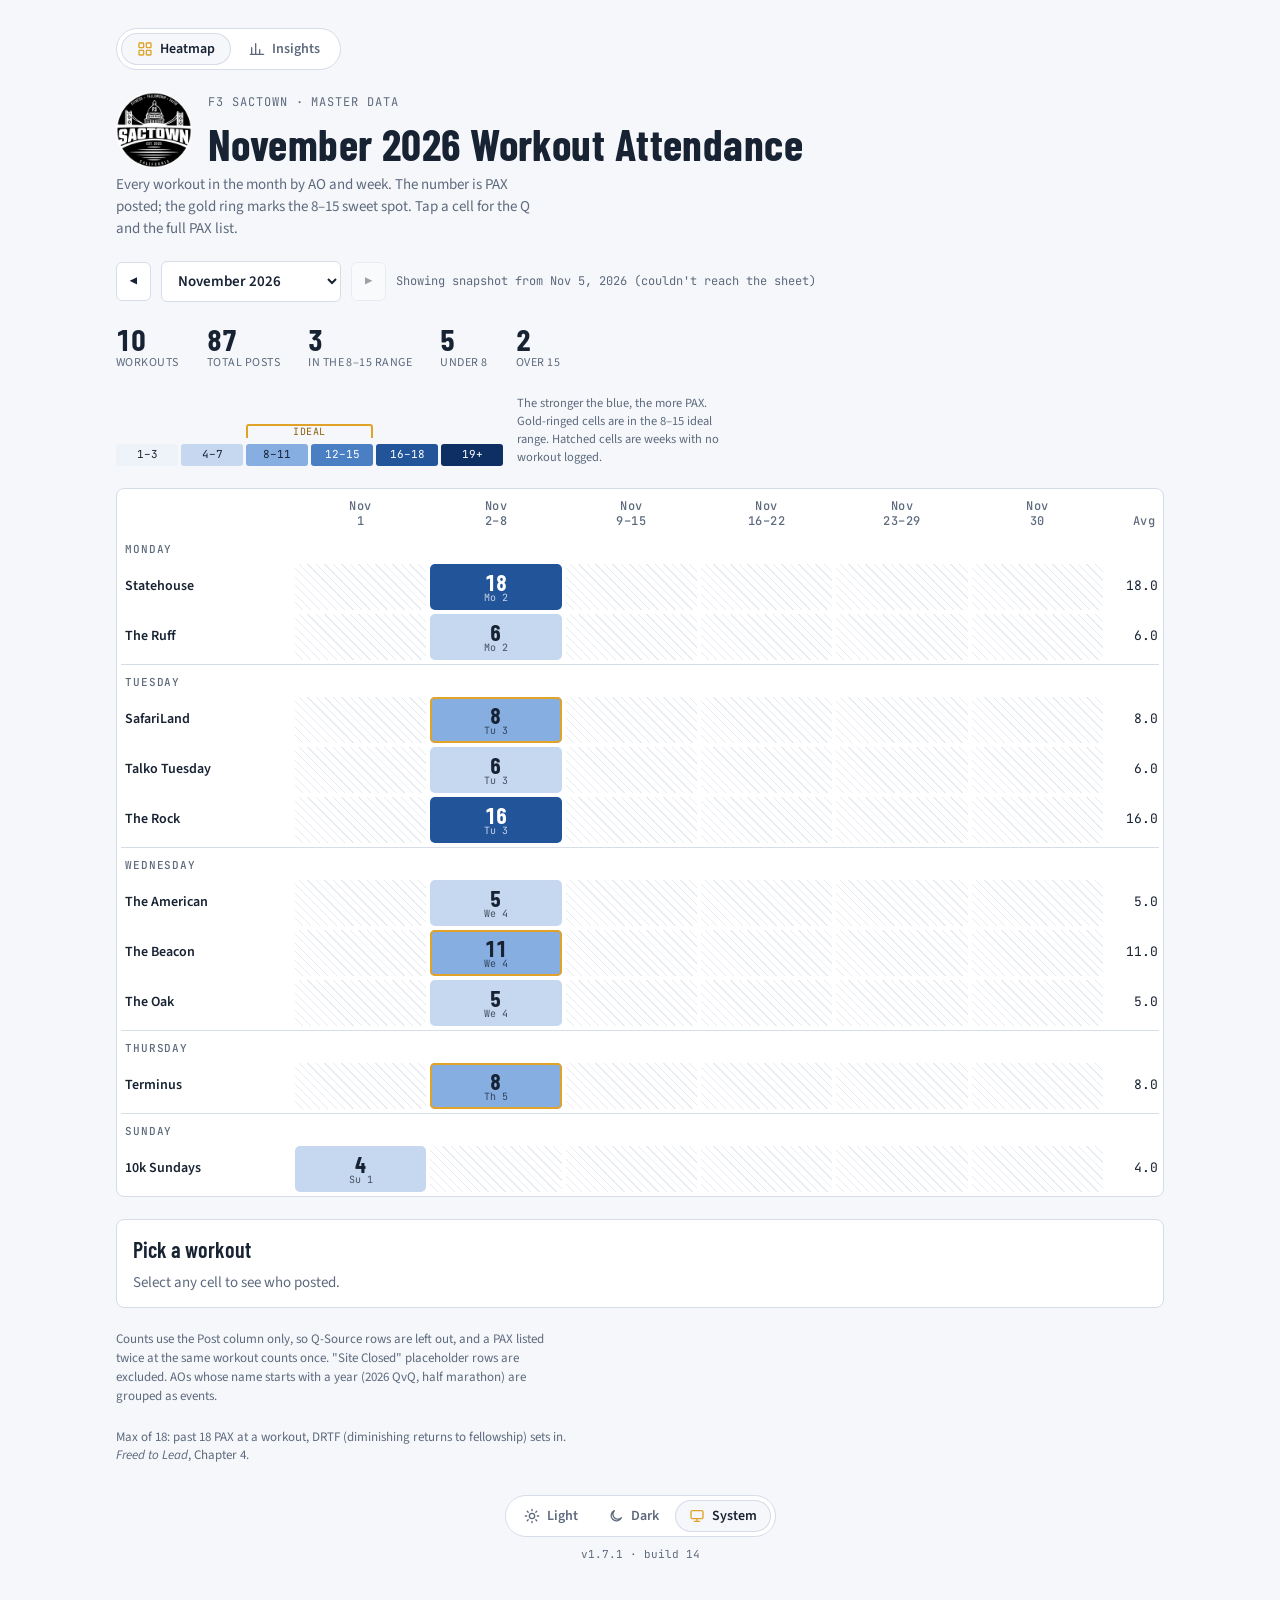
==== commit 2514083a: "Version CSS/JS links so browsers never mix cached files (v1.7.1, build 14) Co-Authored-By: Claude Op" ====
--- a/index.html
+++ b/index.html
@@ -12,7 +12,7 @@
 <script>try{const t=localStorage.getItem("hm-theme");if(t==="light"||t==="dark")document.documentElement.dataset.theme=t}catch(e){}</script>
 <link rel="preconnect" href="https://fonts.googleapis.com">
 <link rel="stylesheet" href="https://fonts.googleapis.com/css2?family=Barlow+Condensed:wght@600;700&family=Source+Sans+3:wght@400;600&family=JetBrains+Mono:wght@500&display=swap">
-<link rel="stylesheet" href="site.css">
+<link rel="stylesheet" href="site.css?v=14">
 <style>
 /* Layout: one row per AO grouped by day of week, one column per Mon–Sun week of the chosen month */
 .legend{display:flex;align-items:flex-end;gap:14px;flex-wrap:wrap}
@@ -96,8 +96,8 @@
   <footer class="foot" id="foot"></footer>
 </div>
 
-<script src="data.js"></script>
-<script src="site.js"></script>
+<script src="data.js?v=14"></script>
+<script src="site.js?v=14"></script>
 <script>
 let WORKOUTS=[]; // {y,m,d,ao,q,pax[],n}
 
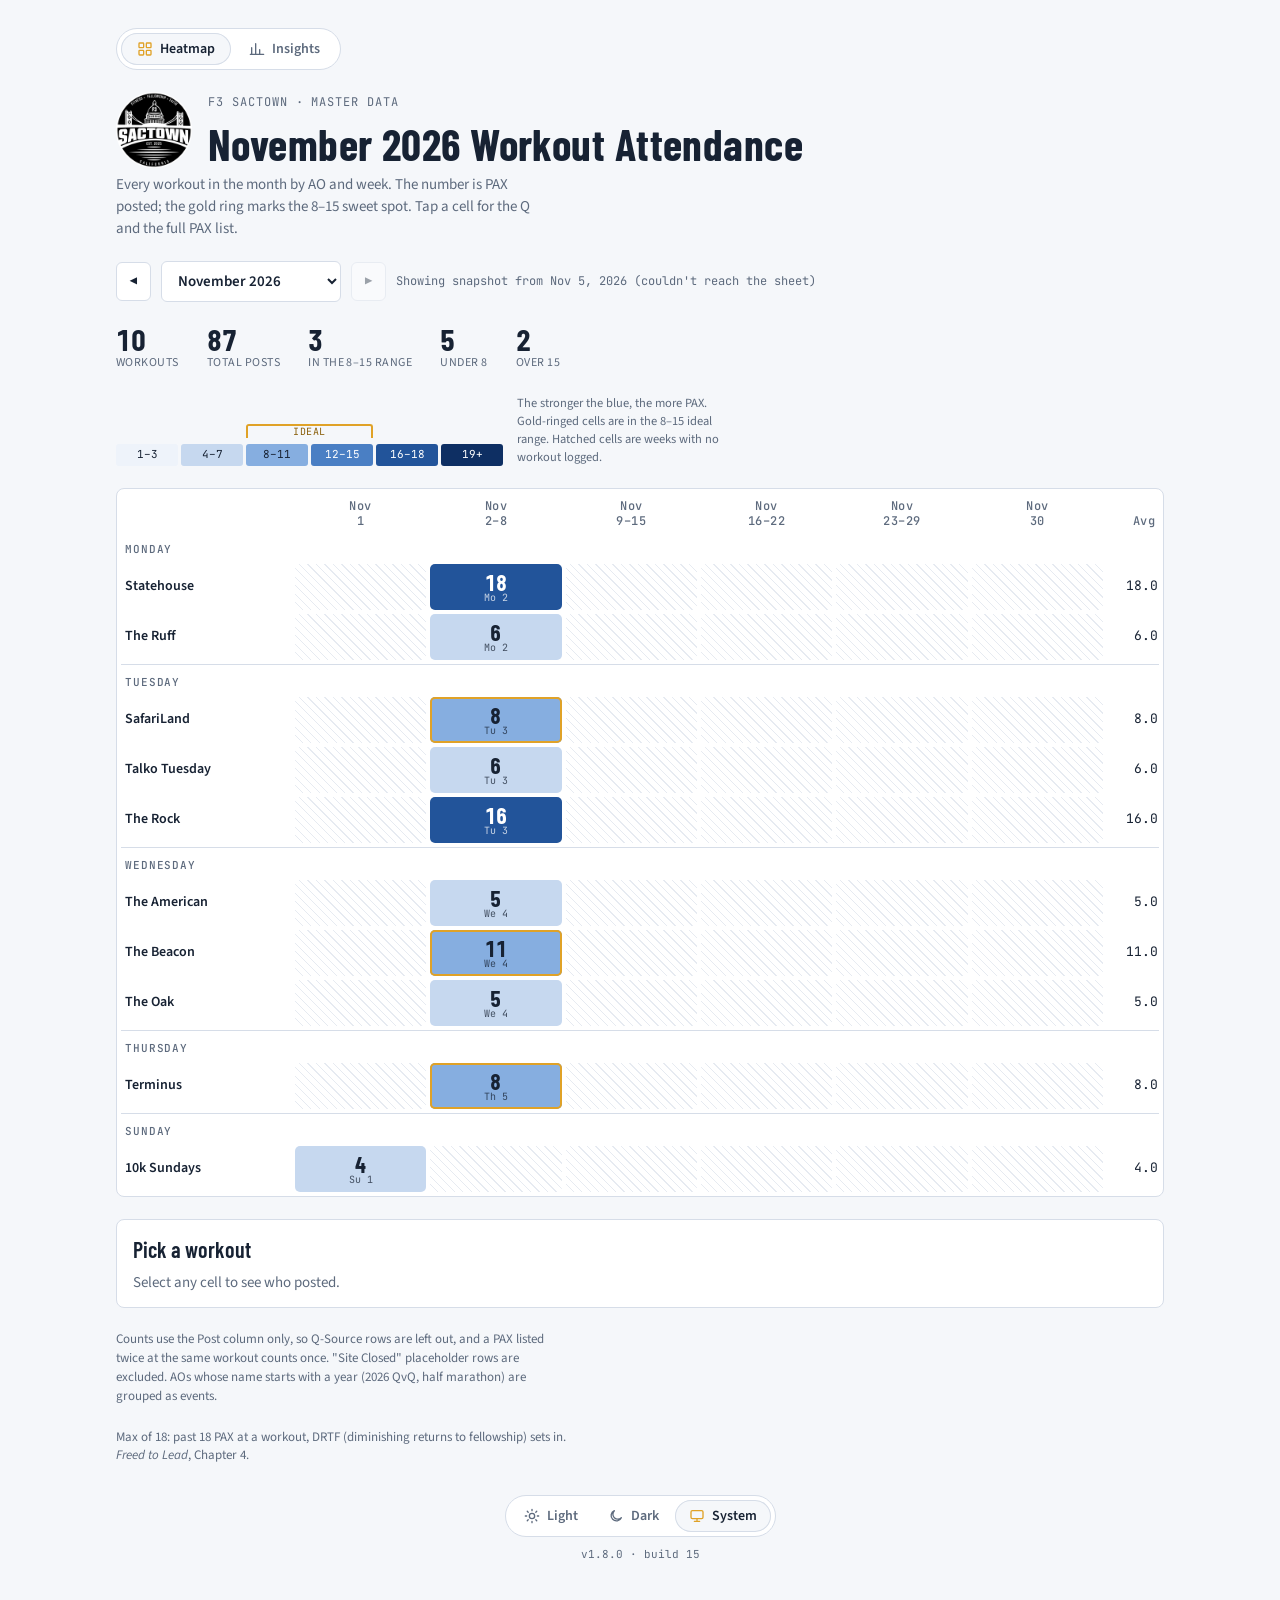
==== commit c77f0f2b: "Insights: date range picker with presets and exact dates (v1.8.0, build 15) Co-Authored-By: Claude O" ====
--- a/index.html
+++ b/index.html
@@ -12,7 +12,7 @@
 <script>try{const t=localStorage.getItem("hm-theme");if(t==="light"||t==="dark")document.documentElement.dataset.theme=t}catch(e){}</script>
 <link rel="preconnect" href="https://fonts.googleapis.com">
 <link rel="stylesheet" href="https://fonts.googleapis.com/css2?family=Barlow+Condensed:wght@600;700&family=Source+Sans+3:wght@400;600&family=JetBrains+Mono:wght@500&display=swap">
-<link rel="stylesheet" href="site.css?v=14">
+<link rel="stylesheet" href="site.css?v=15">
 <style>
 /* Layout: one row per AO grouped by day of week, one column per Mon–Sun week of the chosen month */
 .legend{display:flex;align-items:flex-end;gap:14px;flex-wrap:wrap}
@@ -96,8 +96,8 @@
   <footer class="foot" id="foot"></footer>
 </div>
 
-<script src="data.js?v=14"></script>
-<script src="site.js?v=14"></script>
+<script src="data.js?v=15"></script>
+<script src="site.js?v=15"></script>
 <script>
 let WORKOUTS=[]; // {y,m,d,ao,q,pax[],n}
 
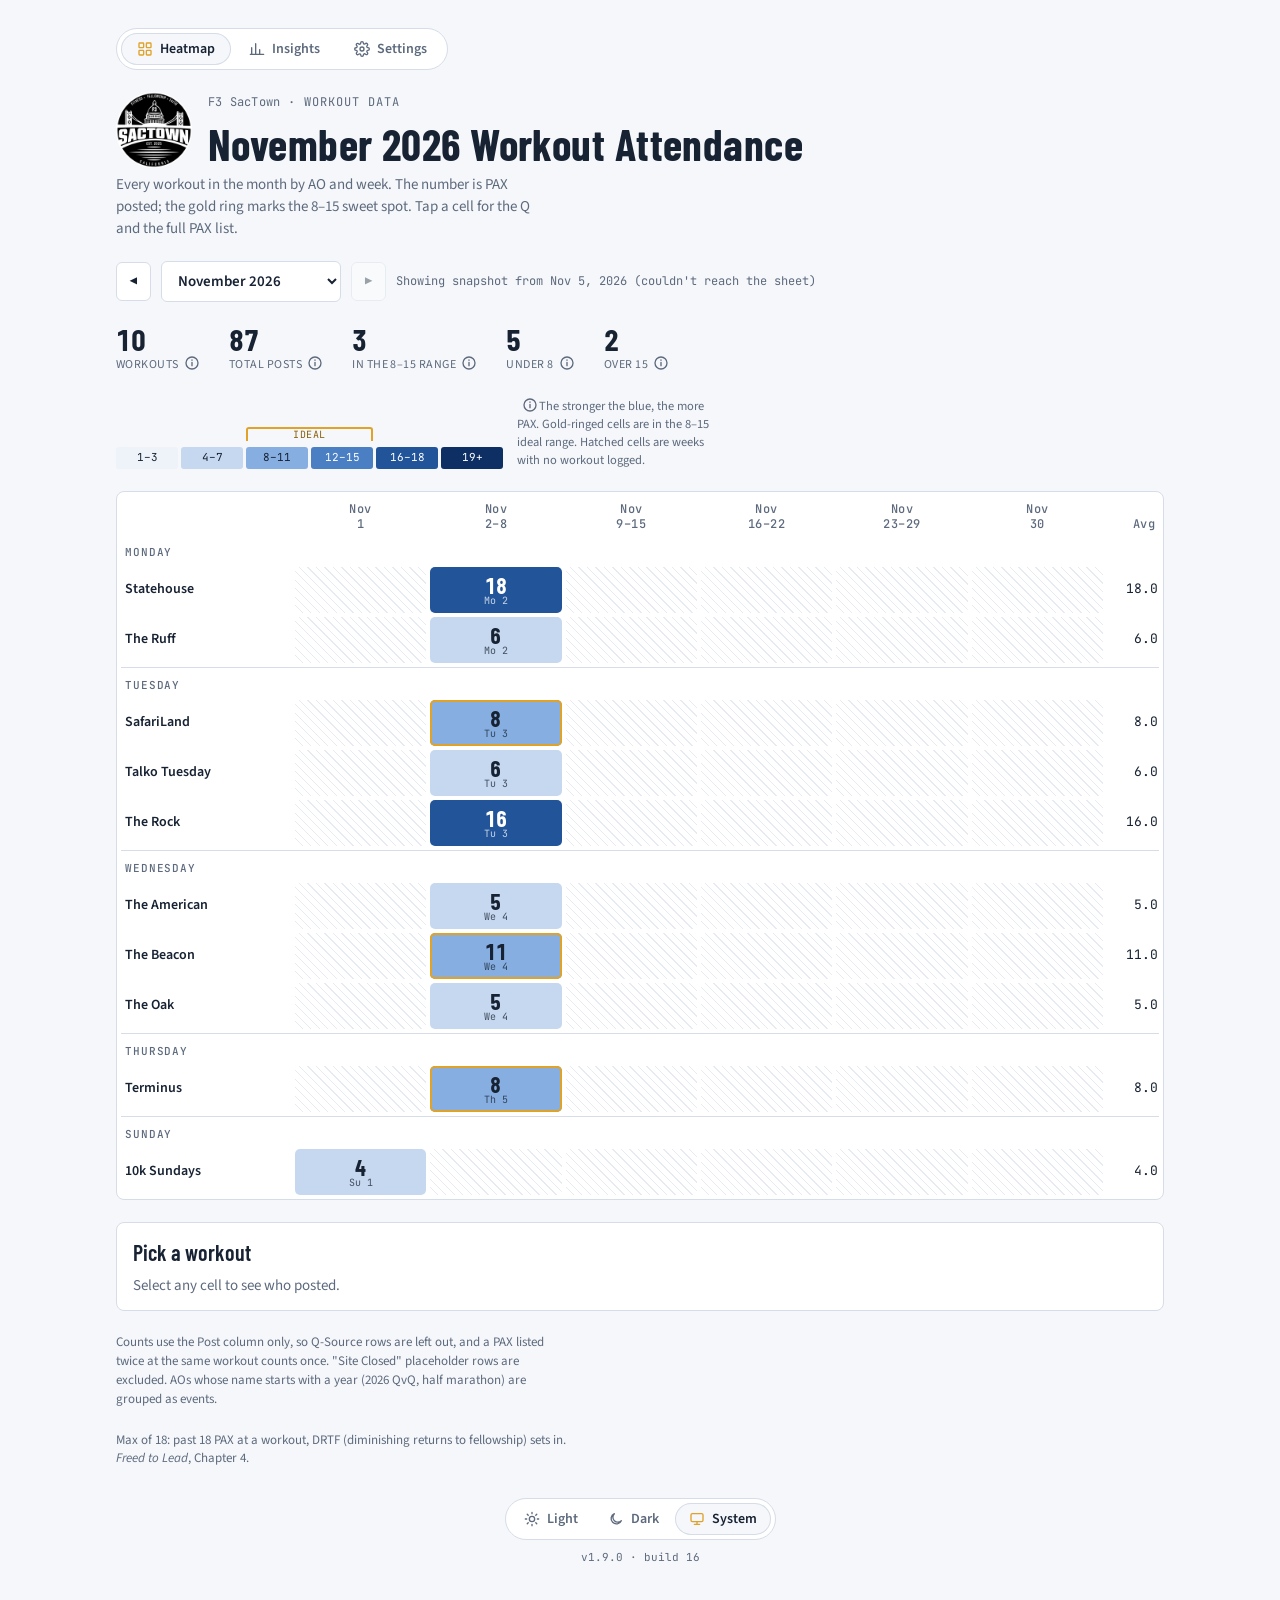
==== commit 504a9c5c: "Settings page, Data Studio summary cards, and data explanations on every card and chart (v1.9.0, bui" ====
--- a/index.html
+++ b/index.html
@@ -12,7 +12,7 @@
 <script>try{const t=localStorage.getItem("hm-theme");if(t==="light"||t==="dark")document.documentElement.dataset.theme=t}catch(e){}</script>
 <link rel="preconnect" href="https://fonts.googleapis.com">
 <link rel="stylesheet" href="https://fonts.googleapis.com/css2?family=Barlow+Condensed:wght@600;700&family=Source+Sans+3:wght@400;600&family=JetBrains+Mono:wght@500&display=swap">
-<link rel="stylesheet" href="site.css?v=15">
+<link rel="stylesheet" href="site.css?v=16">
 <style>
 /* Layout: one row per AO grouped by day of week, one column per Mon–Sun week of the chosen month */
 .legend{display:flex;align-items:flex-end;gap:14px;flex-wrap:wrap}
@@ -58,17 +58,14 @@
 @media (prefers-reduced-motion:no-preference){td.c button{transition:transform .12s}td.c button:hover{transform:scale(1.06)}}
 </style>
 </head>
-<body>
+<body data-page="heatmap" data-title="Attendance Heatmap">
 
 
 <div class="wrap">
-  <nav class="tabs" aria-label="Pages">
-    <a href="./" aria-current="page"><svg viewBox="0 0 24 24" fill="none" stroke="currentColor" stroke-width="2" stroke-linejoin="round" aria-hidden="true"><rect x="3" y="3" width="7" height="7" rx="1"/><rect x="14" y="3" width="7" height="7" rx="1"/><rect x="3" y="14" width="7" height="7" rx="1"/><rect x="14" y="14" width="7" height="7" rx="1"/></svg>Heatmap</a>
-    <a href="insights.html"><svg viewBox="0 0 24 24" fill="none" stroke="currentColor" stroke-width="2" stroke-linecap="round" aria-hidden="true"><path d="M4 20V10M10 20V4M16 20v-7M22 20H2"/></svg>Insights</a>
-  </nav>
+  <nav class="tabs" id="tabs" aria-label="Pages"></nav>
   <header>
     <a class="brand" href="https://f3sactown.com/" aria-label="F3 SacTown home"><img src="icons/icon-192.png" alt="F3 SacTown logo" width="76" height="76"></a>
-    <div class="eyebrow">F3 SacTown · Master Data</div>
+    <div class="eyebrow"><span data-brand>F3 SacTown</span> · Workout data</div>
     <h1 id="title">Workout Attendance</h1>
     <p class="lede">Every workout in the month by AO and week. The number is PAX posted; the gold ring marks the 8–15 sweet spot. Tap a cell for the Q and the full PAX list.</p>
   </header>
@@ -84,7 +81,7 @@
 
   <div class="legend">
     <div class="ramp" id="ramp"></div>
-    <small>The stronger the blue, the more PAX. Gold-ringed cells are in the 8–15 ideal range. Hatched cells are weeks with no workout logged.</small>
+    <small><span id="heatInfo"></span>The stronger the blue, the more PAX. Gold-ringed cells are in the 8–15 ideal range. Hatched cells are weeks with no workout logged.</small>
   </div>
 
   <div class="grid-wrap" id="gridwrap"><table id="grid"></table></div>
@@ -96,8 +93,10 @@
   <footer class="foot" id="foot"></footer>
 </div>
 
-<script src="data.js?v=15"></script>
-<script src="site.js?v=15"></script>
+<script src="site-config.js?v=16"></script>
+<script src="config.js?v=16"></script>
+<script src="data.js?v=16"></script>
+<script src="site.js?v=16"></script>
 <script>
 let WORKOUTS=[]; // {y,m,d,ao,q,pax[],n}
 
@@ -115,6 +114,7 @@
   return out;
 }
 function render(){
+  if(!WORKOUTS.length){document.getElementById("grid").innerHTML=`<tbody><tr><td class="empty">No workouts to show yet.</td></tr></tbody>`;document.getElementById("stats").innerHTML="";return}
   const key=+sel.value,y=Math.floor(key/100),m=key%100;
   try{localStorage.setItem("hm-month",key)}catch(e){}
   if(location.hash!=="#m"+key)history.replaceState(null,"","#m"+key);
@@ -122,7 +122,7 @@
   document.getElementById("prev").disabled=pos<=0;
   document.getElementById("next").disabled=pos>=keys.length-1;
   document.getElementById("title").textContent=`${MON[m-1]} ${y} Workout Attendance`;
-  document.title=`${MON[m-1]} ${y} Attendance`;
+  document.title=pageTitle(`${MON[m-1]} ${y} Attendance`);
 
   const ws=WORKOUTS.filter(w=>w.y===y&&w.m===m);
   const WEEKS=weeksOf(y,m);
@@ -131,7 +131,13 @@
 
   // stats
   const tot=ws.reduce((s,r)=>s+r.n,0);
-  document.getElementById("stats").innerHTML=[[ws.length,"workouts"],[tot,"total posts"],[ws.filter(r=>ideal(r.n)).length,`in the ${IDEAL_LO}–${IDEAL_HI} range`],[ws.filter(r=>r.n<IDEAL_LO).length,`under ${IDEAL_LO}`],[ws.filter(r=>r.n>IDEAL_HI).length,`over ${IDEAL_HI}`]].map(([v,l])=>`<div class="stat"><b>${v}</b><span>${l}</span></div>`).join("");
+  const W=colsUsed("master",["date","ao","pax","post"]);
+  const STATS=[[ws.length,"workouts",`Workouts this month. Each AO + date with at least one post is one workout.\nData: ${W}`],
+    [tot,"total posts",`PAX posts this month: the sum of PAX at every workout. A PAX listed twice at one workout counts once.\nData: ${W}`],
+    [ws.filter(r=>ideal(r.n)).length,`in the ${IDEAL_LO}–${IDEAL_HI} range`,`Workouts with ${IDEAL_LO} to ${IDEAL_HI} PAX, the ideal size.\nData: ${W}`],
+    [ws.filter(r=>r.n<IDEAL_LO).length,`under ${IDEAL_LO}`,`Workouts with fewer than ${IDEAL_LO} PAX.\nData: ${W}`],
+    [ws.filter(r=>r.n>IDEAL_HI).length,`over ${IDEAL_HI}`,`Workouts with more than ${IDEAL_HI} PAX.\nData: ${W}`]];
+  document.getElementById("stats").innerHTML=STATS.map(([v,l,t])=>`<div class="stat"><b>${v}</b><span>${l}${infoTip(t,l)}</span></div>`).join("");
 
   // group AOs by their usual weekday; year-prefixed names are events
   const byAo=new Map();ws.forEach(w=>{if(!byAo.has(w.ao))byAo.set(w.ao,[]);byAo.get(w.ao).push(w)});
@@ -189,13 +195,14 @@
   return null;
 }
 const src=document.getElementById("source");
+document.getElementById("heatInfo").innerHTML=infoTip(`Each cell is one workout: the number of PAX who posted at that AO on that date. Rows are AOs grouped by their usual weekday; columns are Monday–Sunday weeks. AOs whose name starts with a year are grouped as events.\nData: ${colsUsed("master",["date","ao","pax","post","q"])}`,"Heatmap");
 WORKOUTS=fromSnapshot();fillSelect(initialMonth());render();
-src.textContent=`Snapshot from ${SNAPSHOT_DATE} · checking the sheet…`;
+src.textContent=WORKOUTS.length?`Snapshot from ${SNAPSHOT_DATE} · checking the sheet…`:"Loading from the Google Sheet…";
 fetch(SHEET_CSV_URL,{cache:"no-store"}).then(r=>{if(!r.ok)throw new Error(r.status);return r.text()}).then(t=>{
-  const live=fromRows(parseCSV(t));if(live.length<50)throw new Error("too few rows");
+  const live=fromRows(parseCSV(t));if(!live.length)throw new Error("no workouts found");
   const keep=+sel.value;WORKOUTS=live;fillSelect(keep);render();
   src.textContent=`Live from the Google Sheet · ${new Date().toLocaleString([], {month:"short",day:"numeric",hour:"numeric",minute:"2-digit"})}`;
-}).catch(()=>{src.textContent=`Showing snapshot from ${SNAPSHOT_DATE} (couldn't reach the sheet)`;});
+}).catch(e=>{src.textContent=WORKOUTS.length?`Showing snapshot from ${SNAPSHOT_DATE} (couldn't reach the sheet)`:`Couldn't read the sheet: ${/column not found|no workouts/.test(e.message)?e.message:"check the link and sharing"}. See Settings.`;});
 </script>
 
 </body>
--- a/site.css
+++ b/site.css
@@ -5,6 +5,7 @@
   --h1:#eef3fa; --h2:#c6d8ef; --h3:#86aee0; --h4:#4a7fc4; --h5:#22549a; --h6:#0e2f63;
   --t1:#172233; --t2:#172233; --t3:#172233; --t4:#ffffff; --t5:#ffffff; --t6:#ffffff;
   --ideal:#e0a227; --ideal-ink:#8a5f0b;
+  --good:#1e7d3a; --bad:#c43d2f;
   --display:"Barlow Condensed","Arial Narrow",system-ui,sans-serif;
   --body:"Source Sans 3",system-ui,-apple-system,"Segoe UI",sans-serif;
   --mono:"JetBrains Mono",ui-monospace,Menlo,monospace;
@@ -16,6 +17,7 @@
   --h1:#1f2b3f; --h2:#27416b; --h3:#2f5f9f; --h4:#4a86d2; --h5:#8ab5ec; --h6:#d2e3f9;
   --t1:#e6ecf5; --t2:#e6ecf5; --t3:#ffffff; --t4:#ffffff; --t5:#0e1a2e; --t6:#0e1a2e;
   --ideal:#e8b03a; --ideal-ink:#e8b84a;
+  --good:#4cc275; --bad:#ff7a6b;
   color-scheme:dark;
 }}
 :root[data-theme="dark"]{
@@ -23,6 +25,7 @@
   --h1:#1f2b3f; --h2:#27416b; --h3:#2f5f9f; --h4:#4a86d2; --h5:#8ab5ec; --h6:#d2e3f9;
   --t1:#e6ecf5; --t2:#e6ecf5; --t3:#ffffff; --t4:#ffffff; --t5:#0e1a2e; --t6:#0e1a2e;
   --ideal:#e8b03a; --ideal-ink:#e8b84a;
+  --good:#4cc275; --bad:#ff7a6b;
   color-scheme:dark;
 }
 body{background:var(--bg);color:var(--ink);font-family:var(--body);font-size:15px;line-height:1.45}
@@ -69,3 +72,11 @@
 .tabs a[aria-current="page"]{background:var(--bg);color:var(--ink);box-shadow:inset 0 0 0 1px var(--line)}
 .tabs a[aria-current="page"] svg{color:var(--ideal)}
 .tabs a:focus-visible{outline:2px solid var(--ink);outline-offset:2px}
+/* ⓘ explanation buttons and the shared tooltip */
+.info{all:unset;cursor:help;display:inline-grid;place-items:center;width:18px;height:18px;margin-left:4px;vertical-align:-3px;color:var(--muted);border-radius:50%}
+.info svg{width:16px;height:16px}
+.info:hover,.info:focus-visible{color:var(--ink)}
+.info:focus-visible{outline:2px solid var(--ink);outline-offset:1px}
+#tip{position:fixed;z-index:50;pointer-events:none;background:var(--ink);color:var(--bg);font:500 12px/1.5 var(--mono);padding:7px 9px;border-radius:6px;white-space:pre-line;max-width:min(340px,calc(100vw - 16px));opacity:0;transition:opacity .08s;text-transform:none;letter-spacing:0}
+#tip.on{opacity:1}
+.eyebrow [data-brand]{text-transform:none;letter-spacing:.02em}
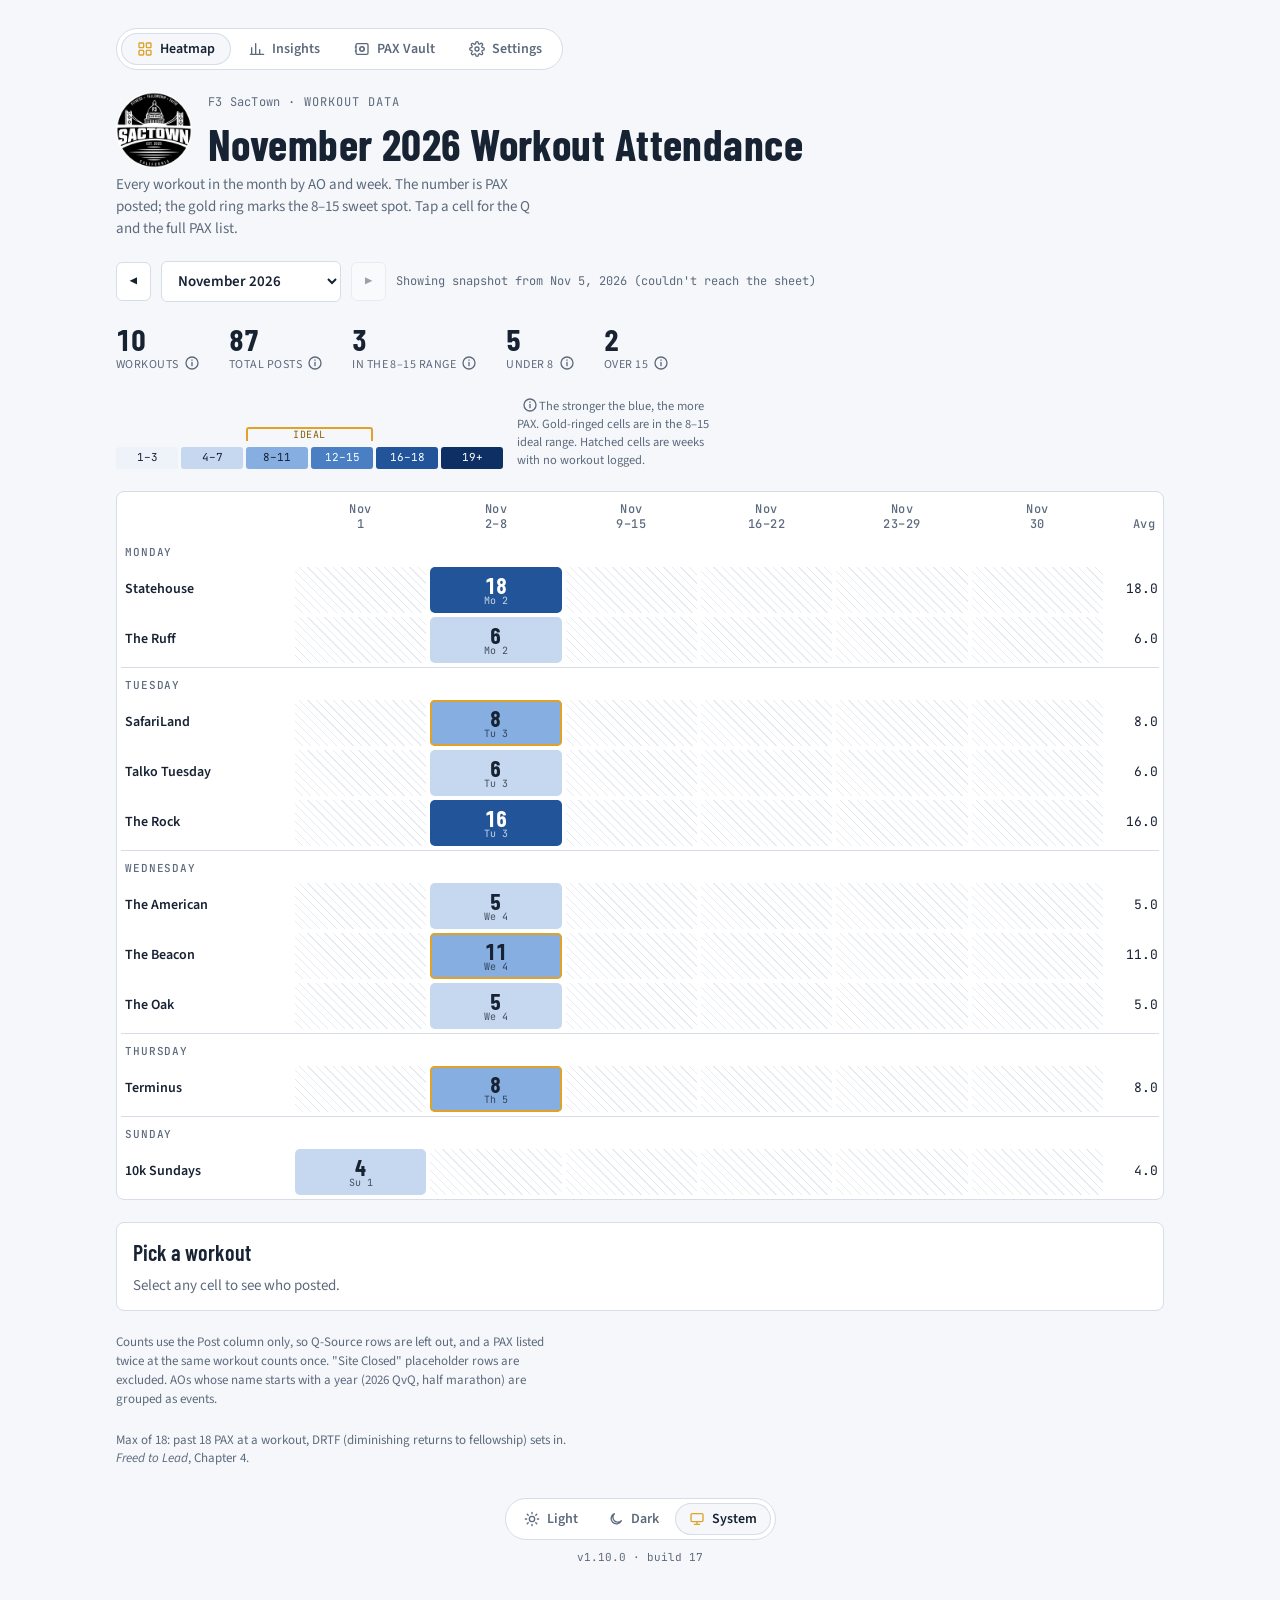
==== commit 16c7bb90: "Add PAX Vault page (v1.10.0, build 17) Co-Authored-By: Claude Opus 5.5 <noreply@anthropic.com> Claud" ====
--- a/index.html
+++ b/index.html
@@ -12,7 +12,7 @@
 <script>try{const t=localStorage.getItem("hm-theme");if(t==="light"||t==="dark")document.documentElement.dataset.theme=t}catch(e){}</script>
 <link rel="preconnect" href="https://fonts.googleapis.com">
 <link rel="stylesheet" href="https://fonts.googleapis.com/css2?family=Barlow+Condensed:wght@600;700&family=Source+Sans+3:wght@400;600&family=JetBrains+Mono:wght@500&display=swap">
-<link rel="stylesheet" href="site.css?v=16">
+<link rel="stylesheet" href="site.css?v=17">
 <style>
 /* Layout: one row per AO grouped by day of week, one column per Mon–Sun week of the chosen month */
 .legend{display:flex;align-items:flex-end;gap:14px;flex-wrap:wrap}
@@ -93,10 +93,10 @@
   <footer class="foot" id="foot"></footer>
 </div>
 
-<script src="site-config.js?v=16"></script>
-<script src="config.js?v=16"></script>
-<script src="data.js?v=16"></script>
-<script src="site.js?v=16"></script>
+<script src="site-config.js?v=17"></script>
+<script src="config.js?v=17"></script>
+<script src="data.js?v=17"></script>
+<script src="site.js?v=17"></script>
 <script>
 let WORKOUTS=[]; // {y,m,d,ao,q,pax[],n}
 
--- a/site.css
+++ b/site.css
@@ -65,7 +65,7 @@
 .theme button:focus-visible{outline:2px solid var(--ink);outline-offset:2px}
 .notes{font-size:13px;color:var(--muted);margin:0;max-width:75ch}
 /* Page tabs: same pill shape as the theme switch */
-.tabs{display:inline-flex;gap:2px;padding:4px;border:1px solid var(--line);border-radius:999px;background:var(--surface);justify-self:start}
+.tabs{display:inline-flex;flex-wrap:wrap;max-width:100%;gap:2px;padding:4px;border:1px solid var(--line);border-radius:999px;background:var(--surface);justify-self:start}
 .tabs a{display:inline-flex;align-items:center;gap:7px;padding:6px 16px;border-radius:999px;font:600 14px var(--body);color:var(--muted);text-decoration:none}
 .tabs a svg{width:16px;height:16px;flex:none}
 .tabs a:hover{color:var(--ink)}
@@ -80,3 +80,4 @@
 #tip{position:fixed;z-index:50;pointer-events:none;background:var(--ink);color:var(--bg);font:500 12px/1.5 var(--mono);padding:7px 9px;border-radius:6px;white-space:pre-line;max-width:min(340px,calc(100vw - 16px));opacity:0;transition:opacity .08s;text-transform:none;letter-spacing:0}
 #tip.on{opacity:1}
 .eyebrow [data-brand]{text-transform:none;letter-spacing:.02em}
+@media (max-width:480px){.tabs a{padding:6px 11px;font-size:13px}.tabs a svg{display:none}}
